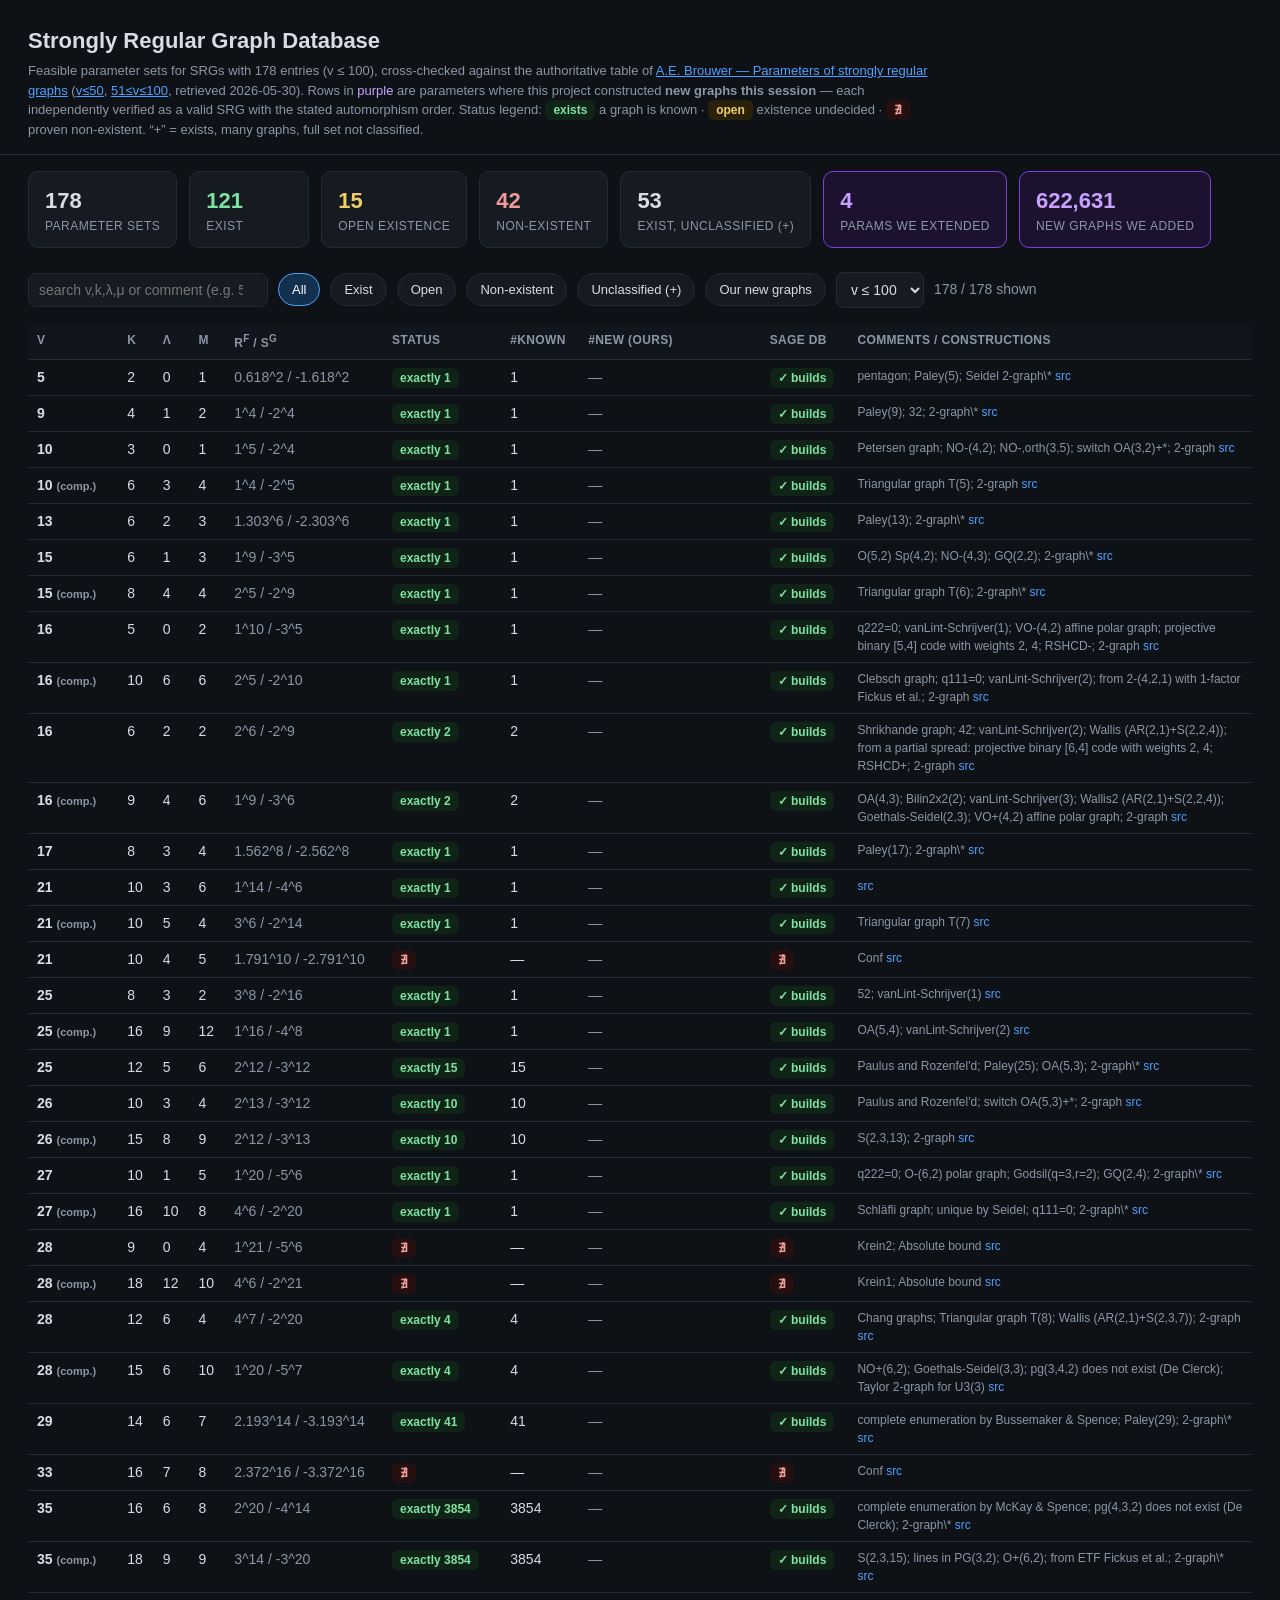
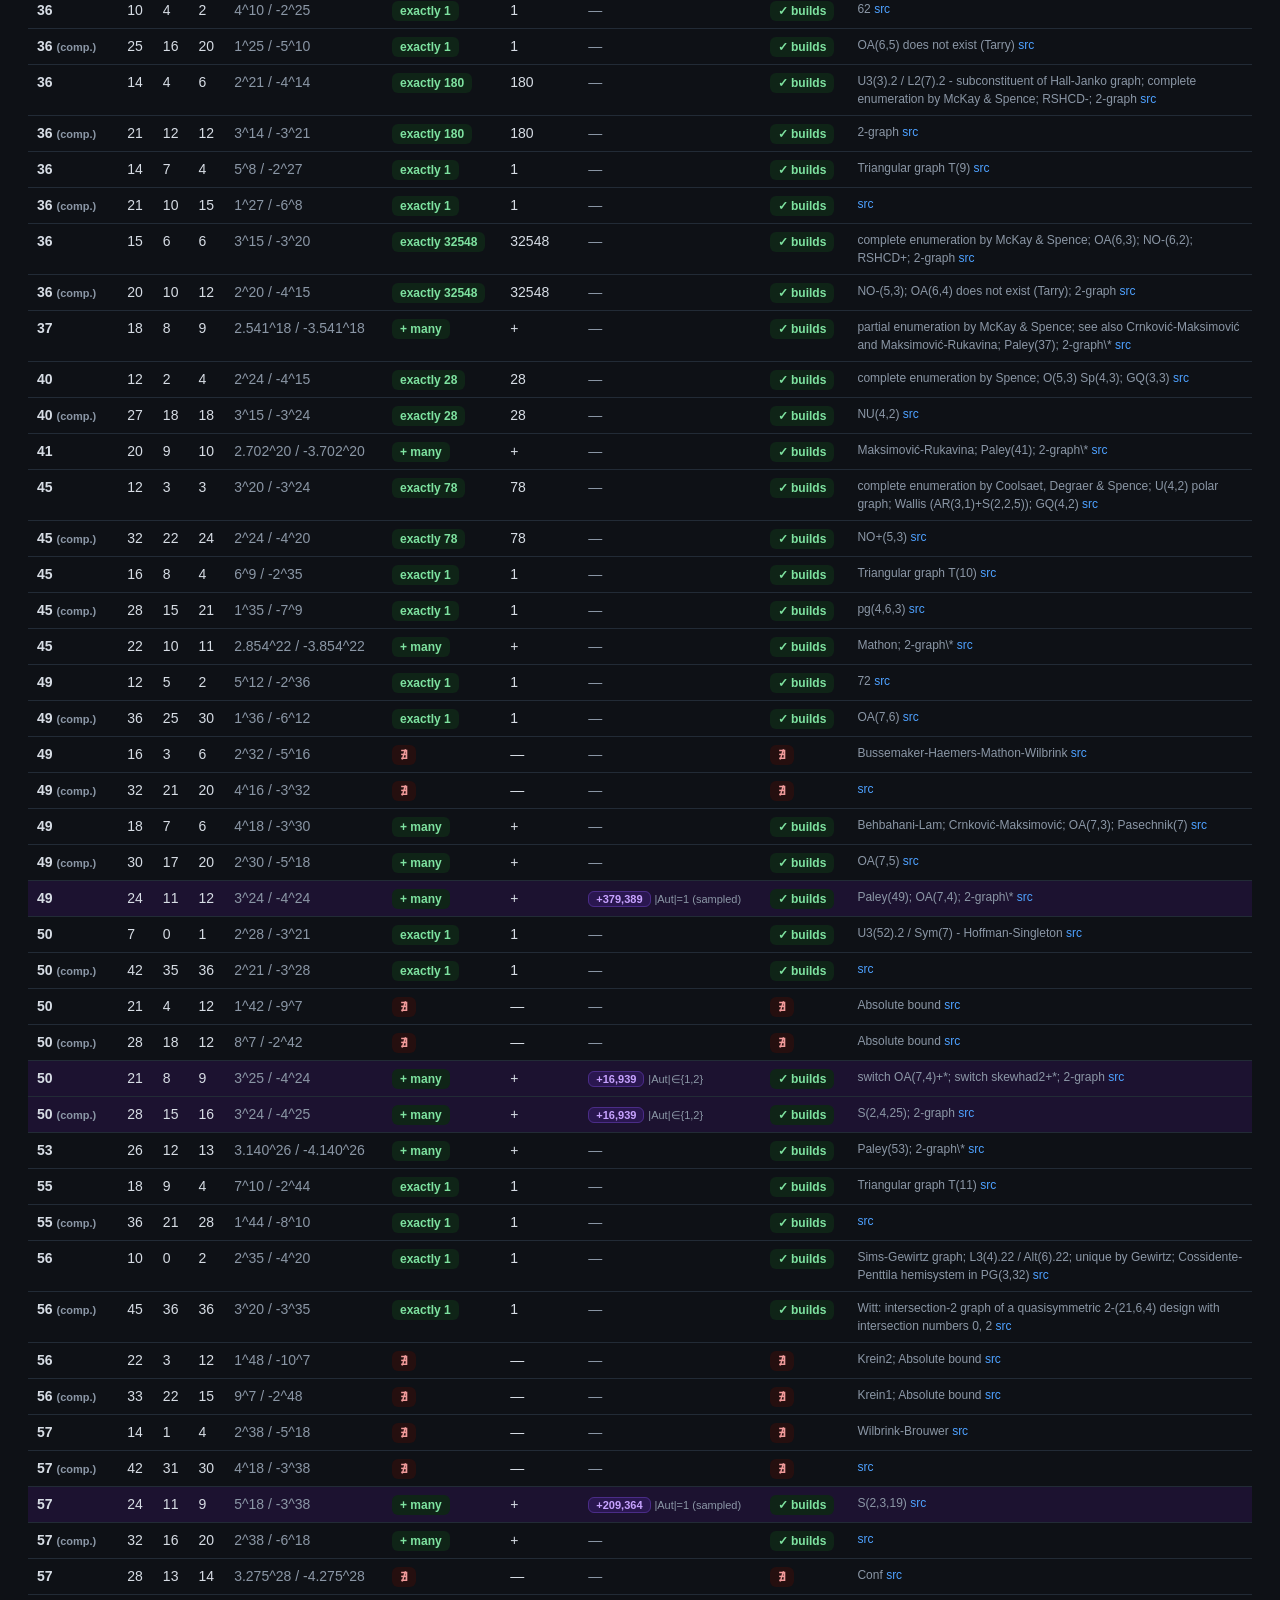
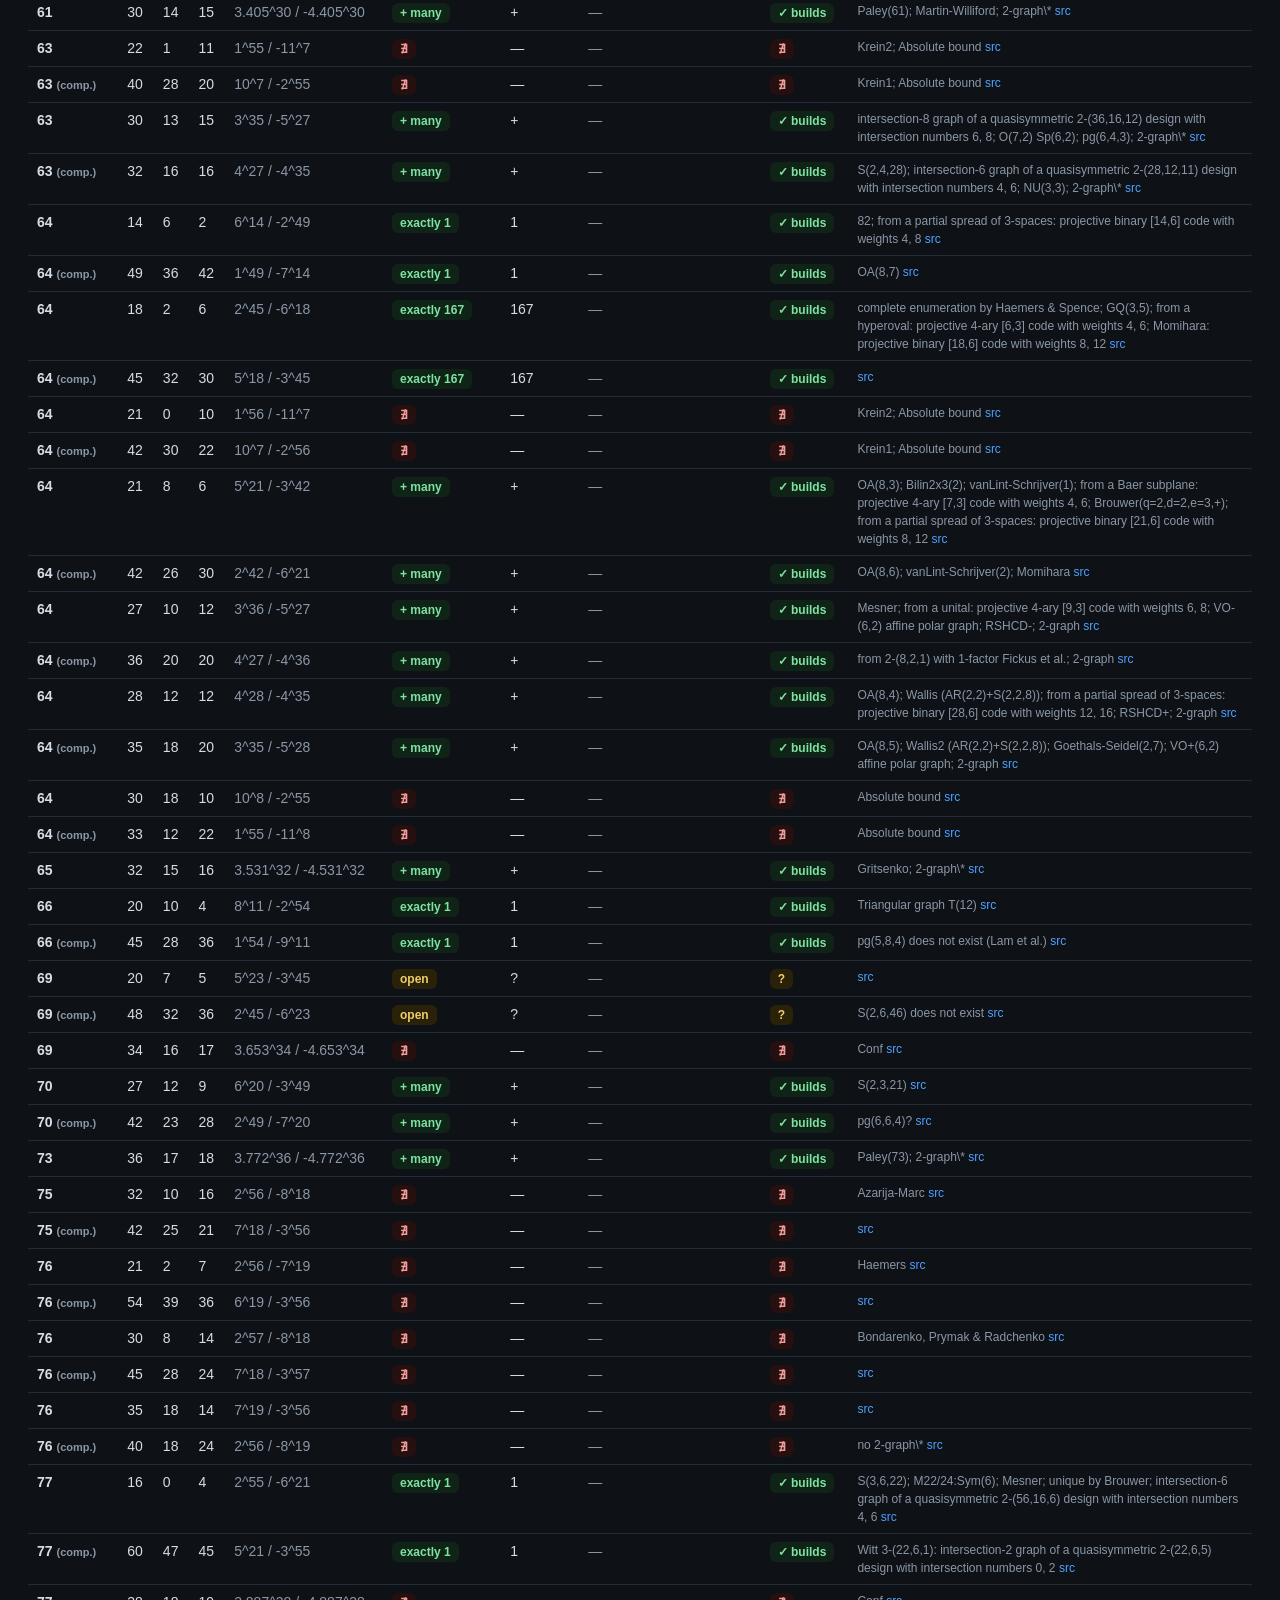
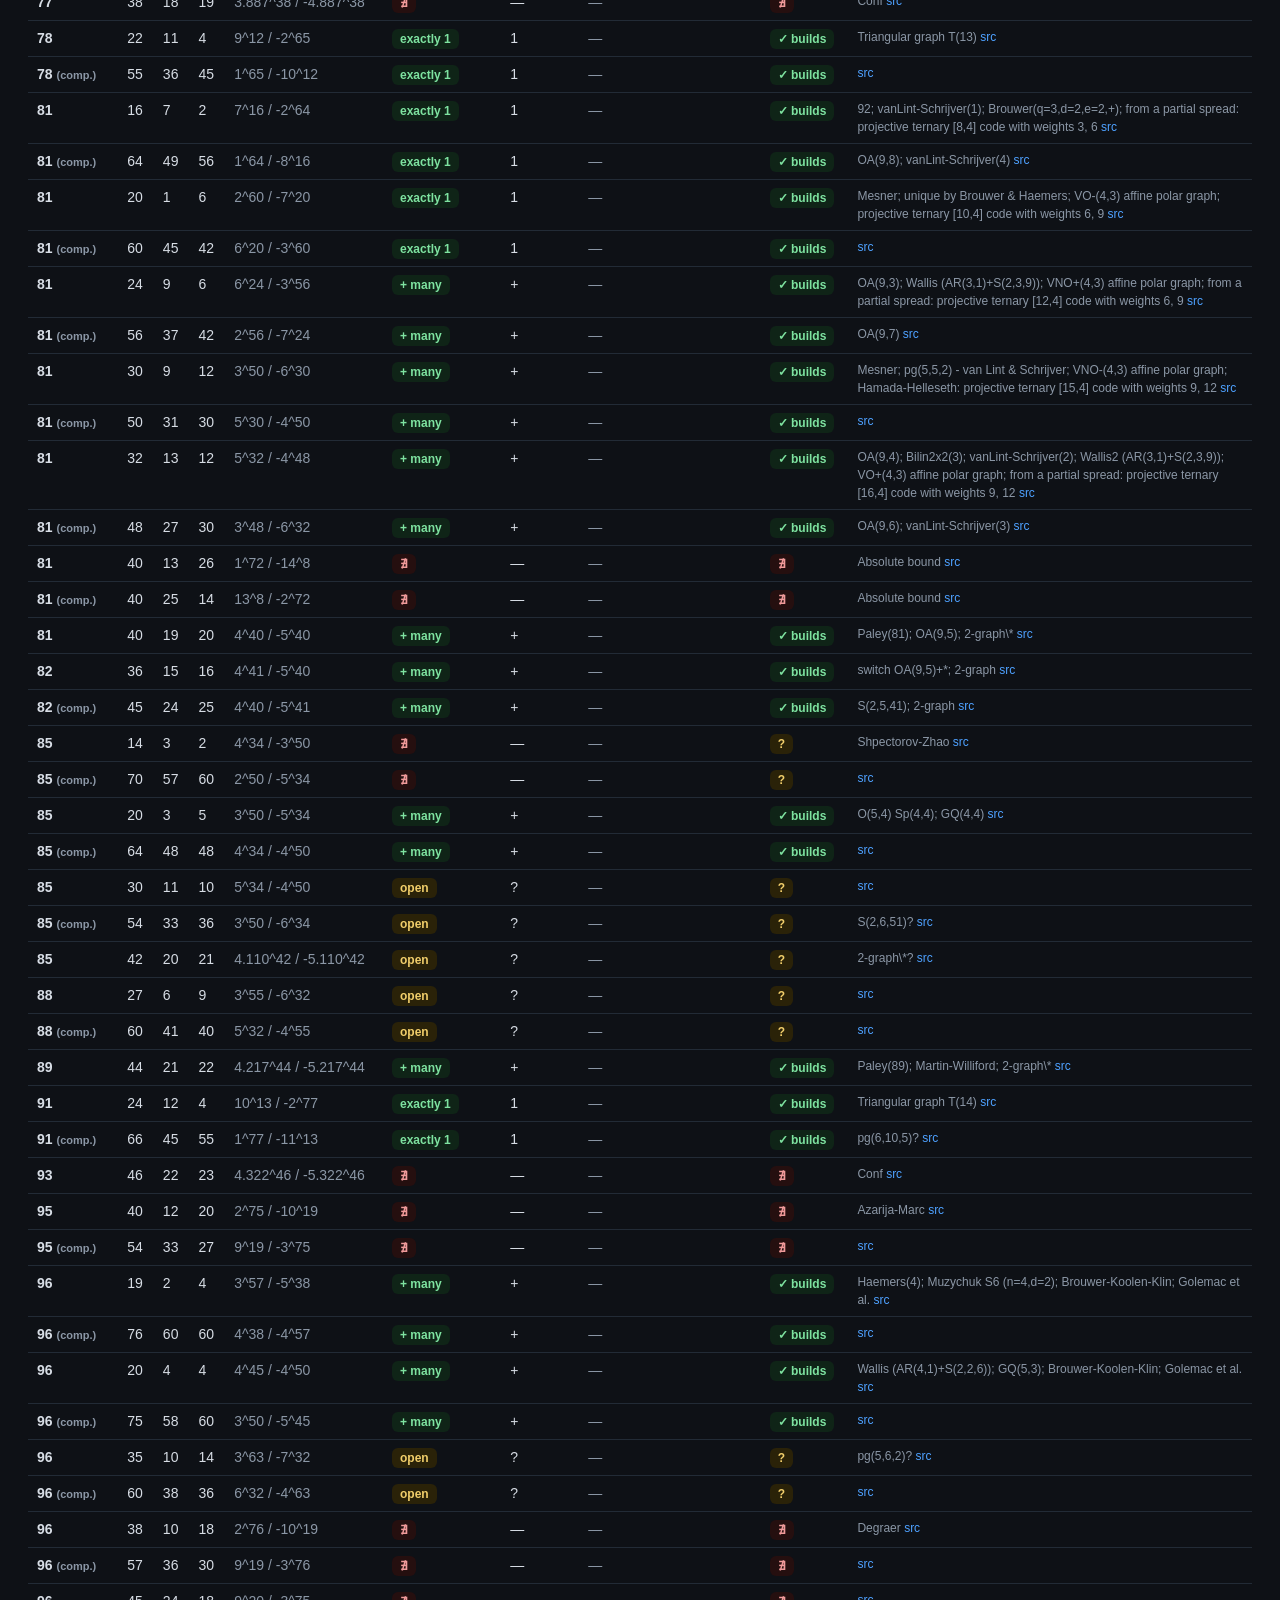
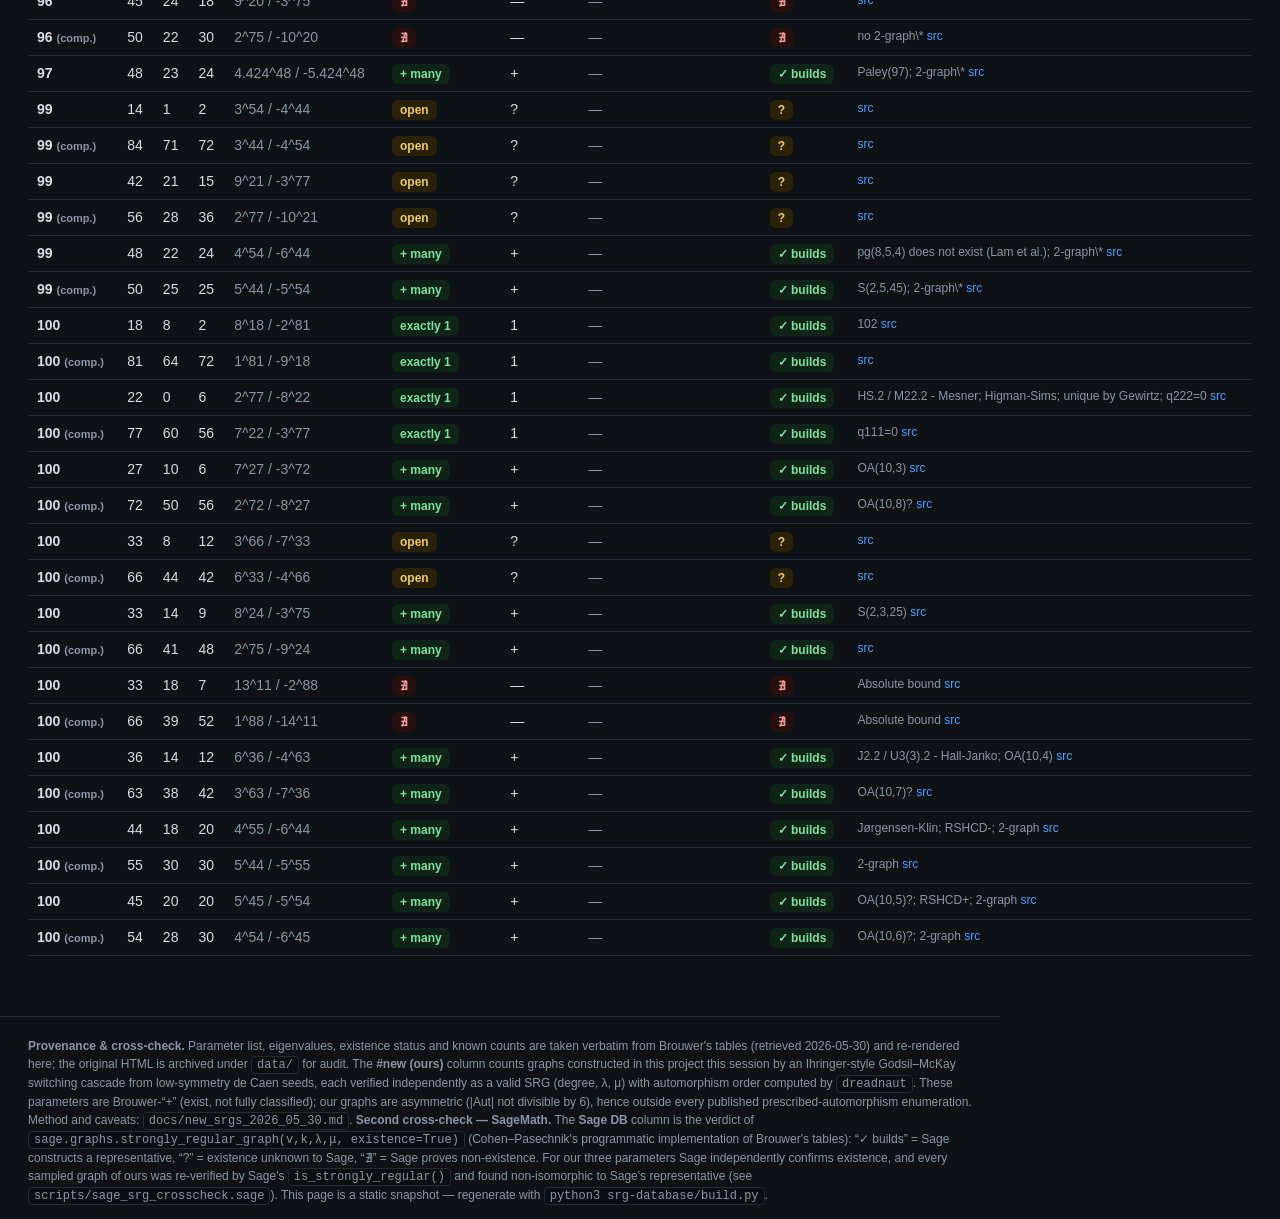
==== index.html @ ecacdbe1 "SRG database: cross-checked parameter table + 600k+ new graphs + draft paper Static, self-contained " ====
<!DOCTYPE html>
<html lang="en">
<head>
<meta charset="utf-8">
<meta name="viewport" content="width=device-width, initial-scale=1">
<title>SRG Database — known &amp; newly constructed</title>
<style>
:root{--bg:#0e1116;--panel:#161b22;--line:#222b36;--txt:#d7dde5;--mut:#8b97a6;
--exists:#1f7a3f;--existsbg:#0f2417;--open:#b8860b;--openbg:#2a2208;--none:#8a2b2b;--nonebg:#250f0f;
--ours:#7b3fe4;--oursbg:#1c1230;--accent:#4ea1ff;}
*{box-sizing:border-box}
body{margin:0;background:var(--bg);color:var(--txt);font:14px/1.5 -apple-system,Segoe UI,Roboto,Helvetica,Arial,sans-serif}
header{padding:24px 28px 14px;border-bottom:1px solid var(--line)}
h1{margin:0 0 4px;font-size:22px}
.sub{color:var(--mut);font-size:13px;max-width:900px}
.sub a{color:var(--accent)}
.cards{display:flex;flex-wrap:wrap;gap:12px;padding:16px 28px}
.card{background:var(--panel);border:1px solid var(--line);border-radius:10px;padding:12px 16px;min-width:120px}
.card .num{font-size:22px;font-weight:700}
.card .lab{color:var(--mut);font-size:12px;text-transform:uppercase;letter-spacing:.04em}
.card.ours{border-color:var(--ours);background:var(--oursbg)}
.controls{display:flex;flex-wrap:wrap;gap:10px;align-items:center;padding:8px 28px 16px}
input[type=search],select{background:var(--panel);border:1px solid var(--line);color:var(--txt);
border-radius:8px;padding:8px 10px;font-size:14px}
input[type=search]{min-width:240px}
.chip{border:1px solid var(--line);background:var(--panel);color:var(--txt);border-radius:20px;
padding:6px 13px;cursor:pointer;font-size:13px;user-select:none}
.chip.on{border-color:var(--accent);color:#fff;background:#13314f}
.wrap{padding:0 28px 60px}
table{border-collapse:collapse;width:100%;font-variant-numeric:tabular-nums}
th,td{padding:7px 9px;border-bottom:1px solid var(--line);text-align:left;vertical-align:top}
th{position:sticky;top:0;background:#11161d;cursor:pointer;white-space:nowrap;font-size:12px;
text-transform:uppercase;letter-spacing:.03em;color:var(--mut)}
th:hover{color:#fff}
td.param{font-weight:600;white-space:nowrap}
.badge{display:inline-block;border-radius:6px;padding:1px 8px;font-size:12px;font-weight:600}
.b-exists{color:#7ee2a0;background:var(--existsbg)}
.b-open{color:#f0cd6a;background:var(--openbg)}
.b-none{color:#f09a9a;background:var(--nonebg)}
tr.ours{background:var(--oursbg)}
tr.ours:hover{background:#241740}
tr:hover{background:#11161d}
.ours-badge{color:#c7a3ff;background:#2a1750;border:1px solid #4a2c87;border-radius:6px;
padding:1px 7px;font-size:11px;font-weight:700;white-space:nowrap}
.eig{color:var(--mut);white-space:nowrap}
.cmt{color:var(--mut);font-size:12px;max-width:380px}
.comp{color:var(--mut);font-size:11px}
a.src{color:var(--accent);text-decoration:none;font-size:12px}
footer{color:var(--mut);font-size:12px;padding:20px 28px;border-top:1px solid var(--line);max-width:1000px}
code{background:#0b0e13;border:1px solid var(--line);border-radius:4px;padding:1px 5px}
.count0{color:var(--mut)}
</style>
</head>
<body>
<header>
<h1>Strongly Regular Graph Database</h1>
<div class="sub">Feasible parameter sets for SRGs with 178 entries (v&nbsp;&le;&nbsp;100),
cross-checked against the authoritative table of
<a href="https://aeb.win.tue.nl/graphs/srg/" target="_blank">A.E.&nbsp;Brouwer &mdash; Parameters of strongly regular graphs</a>
(<a href="data/brouwer_1-50.html">v&le;50</a>, <a href="data/brouwer_51-100.html">51&le;v&le;100</a>, retrieved 2026-05-30).
Rows in <span style="color:#c7a3ff">purple</span> are parameters where this project constructed
<b>new graphs this session</b> &mdash; each independently verified as a valid SRG with the stated automorphism order.
Status legend: <span class="badge b-exists">exists</span> a graph is known &middot;
<span class="badge b-open">open</span> existence undecided &middot;
<span class="badge b-none">&#8708;</span> proven non-existent.
&ldquo;+&rdquo; = exists, many graphs, full set not classified.</div>
</header>

<div class="cards">
<div class="card"><div class="num">178</div><div class="lab">Parameter sets</div></div>
<div class="card"><div class="num" style="color:#7ee2a0">121</div><div class="lab">Exist</div></div>
<div class="card"><div class="num" style="color:#f0cd6a">15</div><div class="lab">Open existence</div></div>
<div class="card"><div class="num" style="color:#f09a9a">42</div><div class="lab">Non-existent</div></div>
<div class="card"><div class="num">53</div><div class="lab">Exist, unclassified (+)</div></div>
<div class="card ours"><div class="num" style="color:#c7a3ff">4</div><div class="lab">Params we extended</div></div>
<div class="card ours"><div class="num" style="color:#c7a3ff">622,631</div><div class="lab">New graphs we added</div></div>
</div>

<div class="controls">
<input type="search" id="q" placeholder="search v,k,&lambda;,&mu; or comment (e.g. 50 21, Paley, Conway, T(14))">
<span class="chip on" data-f="all">All</span>
<span class="chip" data-f="exists">Exist</span>
<span class="chip" data-f="open">Open</span>
<span class="chip" data-f="none">Non-existent</span>
<span class="chip" data-f="unclass">Unclassified (+)</span>
<span class="chip" data-f="ours">Our new graphs</span>
<select id="vmax"><option value="100">v &le; 100</option><option value="50">v &le; 50</option>
<option value="40">v &le; 40</option></select>
<span id="shown" style="color:var(--mut)"></span>
</div>

<div class="wrap">
<table id="t">
<thead><tr>
<th data-k="v">v</th><th data-k="k">k</th><th data-k="lam">&lambda;</th><th data-k="mu">&mu;</th>
<th data-k="r">r<sup>f</sup>&nbsp;/&nbsp;s<sup>g</sup></th>
<th data-k="status">status</th><th data-k="count">#known</th>
<th data-k="ours">#new&nbsp;(ours)</th><th data-k="sage">Sage&nbsp;DB</th>
<th data-k="comments">comments / constructions</th>
</tr></thead>
<tbody id="tb"></tbody>
</table>
</div>

<footer>
<b>Provenance &amp; cross-check.</b> Parameter list, eigenvalues, existence status and known counts are taken
verbatim from Brouwer's tables (retrieved 2026-05-30) and re-rendered here; the original HTML is archived under
<code>data/</code> for audit. The <b>#new (ours)</b> column counts graphs constructed in this project this session by an
Ihringer-style Godsil&ndash;McKay switching cascade from low-symmetry de&nbsp;Caen seeds, each verified independently as a
valid SRG (degree, &lambda;, &mu;) with automorphism order computed by <code>dreadnaut</code>. These parameters are
Brouwer-&ldquo;+&rdquo; (exist, not fully classified); our graphs are asymmetric (|Aut| not divisible by 6), hence
outside every published prescribed-automorphism enumeration. Method and caveats: <code>docs/new_srgs_2026_05_30.md</code>.
<b>Second cross-check &mdash; SageMath.</b> The <b>Sage&nbsp;DB</b> column is the verdict of
<code>sage.graphs.strongly_regular_graph(v,k,&lambda;,&mu;,&nbsp;existence=True)</code> (Cohen&ndash;Pasechnik's
programmatic implementation of Brouwer's tables): &ldquo;&#10003;&nbsp;builds&rdquo; = Sage constructs a representative,
&ldquo;?&rdquo; = existence unknown to Sage, &ldquo;&#8708;&rdquo; = Sage proves non-existence. For our three parameters
Sage independently confirms existence, and every sampled graph of ours was re-verified by Sage's
<code>is_strongly_regular()</code> and found non-isomorphic to Sage's representative (see
<code>scripts/sage_srg_crosscheck.sage</code>).
This page is a static snapshot &mdash; regenerate with <code>python3 srg-database/build.py</code>.
</footer>

<script>
const DATA = [{"v":5,"k":2,"lam":0,"mu":1,"r":"0.618^2","s":"-1.618^2","status":"exists","count":1,"label":"exactly 1","comp":false,"comments":"pentagon; Paley(5); Seidel 2-graph\\*","page":"srgtab1-50.html","ours":0,"ours_aut":"","ours_file":"","sage":"True"},{"v":9,"k":4,"lam":1,"mu":2,"r":"1^4","s":"-2^4","status":"exists","count":1,"label":"exactly 1","comp":false,"comments":"Paley(9); 32; 2-graph\\*","page":"srgtab1-50.html","ours":0,"ours_aut":"","ours_file":"","sage":"True"},{"v":10,"k":3,"lam":0,"mu":1,"r":"1^5","s":"-2^4","status":"exists","count":1,"label":"exactly 1","comp":false,"comments":"Petersen graph; NO-(4,2); NO-,orth(3,5); switch OA(3,2)+*; 2-graph","page":"srgtab1-50.html","ours":0,"ours_aut":"","ours_file":"","sage":"True"},{"v":10,"k":6,"lam":3,"mu":4,"r":"1^4","s":"-2^5","status":"exists","count":1,"label":"exactly 1","comp":true,"comments":"Triangular graph T(5); 2-graph","page":"srgtab1-50.html","ours":0,"ours_aut":"","ours_file":"","sage":"True"},{"v":13,"k":6,"lam":2,"mu":3,"r":"1.303^6","s":"-2.303^6","status":"exists","count":1,"label":"exactly 1","comp":false,"comments":"Paley(13); 2-graph\\*","page":"srgtab1-50.html","ours":0,"ours_aut":"","ours_file":"","sage":"True"},{"v":15,"k":6,"lam":1,"mu":3,"r":"1^9","s":"-3^5","status":"exists","count":1,"label":"exactly 1","comp":false,"comments":"O(5,2) Sp(4,2); NO-(4,3); GQ(2,2); 2-graph\\*","page":"srgtab1-50.html","ours":0,"ours_aut":"","ours_file":"","sage":"True"},{"v":15,"k":8,"lam":4,"mu":4,"r":"2^5","s":"-2^9","status":"exists","count":1,"label":"exactly 1","comp":true,"comments":"Triangular graph T(6); 2-graph\\*","page":"srgtab1-50.html","ours":0,"ours_aut":"","ours_file":"","sage":"True"},{"v":16,"k":5,"lam":0,"mu":2,"r":"1^10","s":"-3^5","status":"exists","count":1,"label":"exactly 1","comp":false,"comments":"q222=0; vanLint-Schrijver(1); VO-(4,2) affine polar graph; projective binary [5,4] code with weights 2, 4; RSHCD-; 2-graph","page":"srgtab1-50.html","ours":0,"ours_aut":"","ours_file":"","sage":"True"},{"v":16,"k":10,"lam":6,"mu":6,"r":"2^5","s":"-2^10","status":"exists","count":1,"label":"exactly 1","comp":true,"comments":"Clebsch graph; q111=0; vanLint-Schrijver(2); from 2-(4,2,1) with 1-factor Fickus et al.; 2-graph","page":"srgtab1-50.html","ours":0,"ours_aut":"","ours_file":"","sage":"True"},{"v":16,"k":6,"lam":2,"mu":2,"r":"2^6","s":"-2^9","status":"exists","count":2,"label":"exactly 2","comp":false,"comments":"Shrikhande graph; 42; vanLint-Schrijver(2); Wallis (AR(2,1)+S(2,2,4)); from a partial spread: projective binary [6,4] code with weights 2, 4; RSHCD+; 2-graph","page":"srgtab1-50.html","ours":0,"ours_aut":"","ours_file":"","sage":"True"},{"v":16,"k":9,"lam":4,"mu":6,"r":"1^9","s":"-3^6","status":"exists","count":2,"label":"exactly 2","comp":true,"comments":"OA(4,3); Bilin2x2(2); vanLint-Schrijver(3); Wallis2 (AR(2,1)+S(2,2,4)); Goethals-Seidel(2,3); VO+(4,2) affine polar graph; 2-graph","page":"srgtab1-50.html","ours":0,"ours_aut":"","ours_file":"","sage":"True"},{"v":17,"k":8,"lam":3,"mu":4,"r":"1.562^8","s":"-2.562^8","status":"exists","count":1,"label":"exactly 1","comp":false,"comments":"Paley(17); 2-graph\\*","page":"srgtab1-50.html","ours":0,"ours_aut":"","ours_file":"","sage":"True"},{"v":21,"k":10,"lam":3,"mu":6,"r":"1^14","s":"-4^6","status":"exists","count":1,"label":"exactly 1","comp":false,"comments":"","page":"srgtab1-50.html","ours":0,"ours_aut":"","ours_file":"","sage":"True"},{"v":21,"k":10,"lam":5,"mu":4,"r":"3^6","s":"-2^14","status":"exists","count":1,"label":"exactly 1","comp":true,"comments":"Triangular graph T(7)","page":"srgtab1-50.html","ours":0,"ours_aut":"","ours_file":"","sage":"True"},{"v":21,"k":10,"lam":4,"mu":5,"r":"1.791^10","s":"-2.791^10","status":"none","count":0,"label":"\u2204","comp":false,"comments":"Conf","page":"srgtab1-50.html","ours":0,"ours_aut":"","ours_file":"","sage":"False"},{"v":25,"k":8,"lam":3,"mu":2,"r":"3^8","s":"-2^16","status":"exists","count":1,"label":"exactly 1","comp":false,"comments":"52; vanLint-Schrijver(1)","page":"srgtab1-50.html","ours":0,"ours_aut":"","ours_file":"","sage":"True"},{"v":25,"k":16,"lam":9,"mu":12,"r":"1^16","s":"-4^8","status":"exists","count":1,"label":"exactly 1","comp":true,"comments":"OA(5,4); vanLint-Schrijver(2)","page":"srgtab1-50.html","ours":0,"ours_aut":"","ours_file":"","sage":"True"},{"v":25,"k":12,"lam":5,"mu":6,"r":"2^12","s":"-3^12","status":"exists","count":15,"label":"exactly 15","comp":false,"comments":"Paulus and Rozenfel'd; Paley(25); OA(5,3); 2-graph\\*","page":"srgtab1-50.html","ours":0,"ours_aut":"","ours_file":"","sage":"True"},{"v":26,"k":10,"lam":3,"mu":4,"r":"2^13","s":"-3^12","status":"exists","count":10,"label":"exactly 10","comp":false,"comments":"Paulus and Rozenfel'd; switch OA(5,3)+*; 2-graph","page":"srgtab1-50.html","ours":0,"ours_aut":"","ours_file":"","sage":"True"},{"v":26,"k":15,"lam":8,"mu":9,"r":"2^12","s":"-3^13","status":"exists","count":10,"label":"exactly 10","comp":true,"comments":"S(2,3,13); 2-graph","page":"srgtab1-50.html","ours":0,"ours_aut":"","ours_file":"","sage":"True"},{"v":27,"k":10,"lam":1,"mu":5,"r":"1^20","s":"-5^6","status":"exists","count":1,"label":"exactly 1","comp":false,"comments":"q222=0; O-(6,2) polar graph; Godsil(q=3,r=2); GQ(2,4); 2-graph\\*","page":"srgtab1-50.html","ours":0,"ours_aut":"","ours_file":"","sage":"True"},{"v":27,"k":16,"lam":10,"mu":8,"r":"4^6","s":"-2^20","status":"exists","count":1,"label":"exactly 1","comp":true,"comments":"Schl\u00e4fli graph; unique by Seidel; q111=0; 2-graph\\*","page":"srgtab1-50.html","ours":0,"ours_aut":"","ours_file":"","sage":"True"},{"v":28,"k":9,"lam":0,"mu":4,"r":"1^21","s":"-5^6","status":"none","count":0,"label":"\u2204","comp":false,"comments":"Krein2; Absolute bound","page":"srgtab1-50.html","ours":0,"ours_aut":"","ours_file":"","sage":"False"},{"v":28,"k":18,"lam":12,"mu":10,"r":"4^6","s":"-2^21","status":"none","count":0,"label":"\u2204","comp":true,"comments":"Krein1; Absolute bound","page":"srgtab1-50.html","ours":0,"ours_aut":"","ours_file":"","sage":"False"},{"v":28,"k":12,"lam":6,"mu":4,"r":"4^7","s":"-2^20","status":"exists","count":4,"label":"exactly 4","comp":false,"comments":"Chang graphs; Triangular graph T(8); Wallis (AR(2,1)+S(2,3,7)); 2-graph","page":"srgtab1-50.html","ours":0,"ours_aut":"","ours_file":"","sage":"True"},{"v":28,"k":15,"lam":6,"mu":10,"r":"1^20","s":"-5^7","status":"exists","count":4,"label":"exactly 4","comp":true,"comments":"NO+(6,2); Goethals-Seidel(3,3); pg(3,4,2) does not exist (De Clerck); Taylor 2-graph for U3(3)","page":"srgtab1-50.html","ours":0,"ours_aut":"","ours_file":"","sage":"True"},{"v":29,"k":14,"lam":6,"mu":7,"r":"2.193^14","s":"-3.193^14","status":"exists","count":41,"label":"exactly 41","comp":false,"comments":"complete enumeration by Bussemaker & Spence; Paley(29); 2-graph\\*","page":"srgtab1-50.html","ours":0,"ours_aut":"","ours_file":"","sage":"True"},{"v":33,"k":16,"lam":7,"mu":8,"r":"2.372^16","s":"-3.372^16","status":"none","count":0,"label":"\u2204","comp":false,"comments":"Conf","page":"srgtab1-50.html","ours":0,"ours_aut":"","ours_file":"","sage":"False"},{"v":35,"k":16,"lam":6,"mu":8,"r":"2^20","s":"-4^14","status":"exists","count":3854,"label":"exactly 3854","comp":false,"comments":"complete enumeration by McKay & Spence; pg(4,3,2) does not exist (De Clerck); 2-graph\\*","page":"srgtab1-50.html","ours":0,"ours_aut":"","ours_file":"","sage":"True"},{"v":35,"k":18,"lam":9,"mu":9,"r":"3^14","s":"-3^20","status":"exists","count":3854,"label":"exactly 3854","comp":true,"comments":"S(2,3,15); lines in PG(3,2); O+(6,2); from ETF Fickus et al.; 2-graph\\*","page":"srgtab1-50.html","ours":0,"ours_aut":"","ours_file":"","sage":"True"},{"v":36,"k":10,"lam":4,"mu":2,"r":"4^10","s":"-2^25","status":"exists","count":1,"label":"exactly 1","comp":false,"comments":"62","page":"srgtab1-50.html","ours":0,"ours_aut":"","ours_file":"","sage":"True"},{"v":36,"k":25,"lam":16,"mu":20,"r":"1^25","s":"-5^10","status":"exists","count":1,"label":"exactly 1","comp":true,"comments":"OA(6,5) does not exist (Tarry)","page":"srgtab1-50.html","ours":0,"ours_aut":"","ours_file":"","sage":"True"},{"v":36,"k":14,"lam":4,"mu":6,"r":"2^21","s":"-4^14","status":"exists","count":180,"label":"exactly 180","comp":false,"comments":"U3(3).2 / L2(7).2 - subconstituent of Hall-Janko graph; complete enumeration by McKay & Spence; RSHCD-; 2-graph","page":"srgtab1-50.html","ours":0,"ours_aut":"","ours_file":"","sage":"True"},{"v":36,"k":21,"lam":12,"mu":12,"r":"3^14","s":"-3^21","status":"exists","count":180,"label":"exactly 180","comp":true,"comments":"2-graph","page":"srgtab1-50.html","ours":0,"ours_aut":"","ours_file":"","sage":"True"},{"v":36,"k":14,"lam":7,"mu":4,"r":"5^8","s":"-2^27","status":"exists","count":1,"label":"exactly 1","comp":false,"comments":"Triangular graph T(9)","page":"srgtab1-50.html","ours":0,"ours_aut":"","ours_file":"","sage":"True"},{"v":36,"k":21,"lam":10,"mu":15,"r":"1^27","s":"-6^8","status":"exists","count":1,"label":"exactly 1","comp":true,"comments":"","page":"srgtab1-50.html","ours":0,"ours_aut":"","ours_file":"","sage":"True"},{"v":36,"k":15,"lam":6,"mu":6,"r":"3^15","s":"-3^20","status":"exists","count":32548,"label":"exactly 32548","comp":false,"comments":"complete enumeration by McKay & Spence; OA(6,3); NO-(6,2); RSHCD+; 2-graph","page":"srgtab1-50.html","ours":0,"ours_aut":"","ours_file":"","sage":"True"},{"v":36,"k":20,"lam":10,"mu":12,"r":"2^20","s":"-4^15","status":"exists","count":32548,"label":"exactly 32548","comp":true,"comments":"NO-(5,3); OA(6,4) does not exist (Tarry); 2-graph","page":"srgtab1-50.html","ours":0,"ours_aut":"","ours_file":"","sage":"True"},{"v":37,"k":18,"lam":8,"mu":9,"r":"2.541^18","s":"-3.541^18","status":"exists","count":"+","label":"+ many","comp":false,"comments":"partial enumeration by McKay & Spence; see also Crnkovi\u0107-Maksimovi\u0107 and Maksimovi\u0107-Rukavina; Paley(37); 2-graph\\*","page":"srgtab1-50.html","ours":0,"ours_aut":"","ours_file":"","sage":"True"},{"v":40,"k":12,"lam":2,"mu":4,"r":"2^24","s":"-4^15","status":"exists","count":28,"label":"exactly 28","comp":false,"comments":"complete enumeration by Spence; \tO(5,3) Sp(4,3); GQ(3,3)","page":"srgtab1-50.html","ours":0,"ours_aut":"","ours_file":"","sage":"True"},{"v":40,"k":27,"lam":18,"mu":18,"r":"3^15","s":"-3^24","status":"exists","count":28,"label":"exactly 28","comp":true,"comments":"NU(4,2)","page":"srgtab1-50.html","ours":0,"ours_aut":"","ours_file":"","sage":"True"},{"v":41,"k":20,"lam":9,"mu":10,"r":"2.702^20","s":"-3.702^20","status":"exists","count":"+","label":"+ many","comp":false,"comments":"Maksimovi\u0107-Rukavina; Paley(41); 2-graph\\*","page":"srgtab1-50.html","ours":0,"ours_aut":"","ours_file":"","sage":"True"},{"v":45,"k":12,"lam":3,"mu":3,"r":"3^20","s":"-3^24","status":"exists","count":78,"label":"exactly 78","comp":false,"comments":"complete enumeration by Coolsaet, Degraer & Spence; U(4,2) polar graph; Wallis (AR(3,1)+S(2,2,5)); GQ(4,2)","page":"srgtab1-50.html","ours":0,"ours_aut":"","ours_file":"","sage":"True"},{"v":45,"k":32,"lam":22,"mu":24,"r":"2^24","s":"-4^20","status":"exists","count":78,"label":"exactly 78","comp":true,"comments":"NO+(5,3)","page":"srgtab1-50.html","ours":0,"ours_aut":"","ours_file":"","sage":"True"},{"v":45,"k":16,"lam":8,"mu":4,"r":"6^9","s":"-2^35","status":"exists","count":1,"label":"exactly 1","comp":false,"comments":"Triangular graph T(10)","page":"srgtab1-50.html","ours":0,"ours_aut":"","ours_file":"","sage":"True"},{"v":45,"k":28,"lam":15,"mu":21,"r":"1^35","s":"-7^9","status":"exists","count":1,"label":"exactly 1","comp":true,"comments":"pg(4,6,3)","page":"srgtab1-50.html","ours":0,"ours_aut":"","ours_file":"","sage":"True"},{"v":45,"k":22,"lam":10,"mu":11,"r":"2.854^22","s":"-3.854^22","status":"exists","count":"+","label":"+ many","comp":false,"comments":"Mathon; 2-graph\\*","page":"srgtab1-50.html","ours":0,"ours_aut":"","ours_file":"","sage":"True"},{"v":49,"k":12,"lam":5,"mu":2,"r":"5^12","s":"-2^36","status":"exists","count":1,"label":"exactly 1","comp":false,"comments":"72","page":"srgtab1-50.html","ours":0,"ours_aut":"","ours_file":"","sage":"True"},{"v":49,"k":36,"lam":25,"mu":30,"r":"1^36","s":"-6^12","status":"exists","count":1,"label":"exactly 1","comp":true,"comments":"OA(7,6)","page":"srgtab1-50.html","ours":0,"ours_aut":"","ours_file":"","sage":"True"},{"v":49,"k":16,"lam":3,"mu":6,"r":"2^32","s":"-5^16","status":"none","count":0,"label":"\u2204","comp":false,"comments":"Bussemaker-Haemers-Mathon-Wilbrink","page":"srgtab1-50.html","ours":0,"ours_aut":"","ours_file":"","sage":"False"},{"v":49,"k":32,"lam":21,"mu":20,"r":"4^16","s":"-3^32","status":"none","count":0,"label":"\u2204","comp":true,"comments":"","page":"srgtab1-50.html","ours":0,"ours_aut":"","ours_file":"","sage":"False"},{"v":49,"k":18,"lam":7,"mu":6,"r":"4^18","s":"-3^30","status":"exists","count":"+","label":"+ many","comp":false,"comments":"Behbahani-Lam; Crnkovi\u0107-Maksimovi\u0107; OA(7,3); Pasechnik(7)","page":"srgtab1-50.html","ours":0,"ours_aut":"","ours_file":"","sage":"True"},{"v":49,"k":30,"lam":17,"mu":20,"r":"2^30","s":"-5^18","status":"exists","count":"+","label":"+ many","comp":true,"comments":"OA(7,5)","page":"srgtab1-50.html","ours":0,"ours_aut":"","ours_file":"","sage":"True"},{"v":49,"k":24,"lam":11,"mu":12,"r":"3^24","s":"-4^24","status":"exists","count":"+","label":"+ many","comp":false,"comments":"Paley(49); OA(7,4); 2-graph\\*","page":"srgtab1-50.html","ours":379389,"ours_aut":"|Aut|=1 (sampled)","ours_file":"out/new_srg_49_24_11_12_all.g6","sage":"True"},{"v":50,"k":7,"lam":0,"mu":1,"r":"2^28","s":"-3^21","status":"exists","count":1,"label":"exactly 1","comp":false,"comments":"U3(52).2 / Sym(7) - Hoffman-Singleton","page":"srgtab1-50.html","ours":0,"ours_aut":"","ours_file":"","sage":"True"},{"v":50,"k":42,"lam":35,"mu":36,"r":"2^21","s":"-3^28","status":"exists","count":1,"label":"exactly 1","comp":true,"comments":"","page":"srgtab1-50.html","ours":0,"ours_aut":"","ours_file":"","sage":"True"},{"v":50,"k":21,"lam":4,"mu":12,"r":"1^42","s":"-9^7","status":"none","count":0,"label":"\u2204","comp":false,"comments":"Absolute bound","page":"srgtab1-50.html","ours":0,"ours_aut":"","ours_file":"","sage":"False"},{"v":50,"k":28,"lam":18,"mu":12,"r":"8^7","s":"-2^42","status":"none","count":0,"label":"\u2204","comp":true,"comments":"Absolute bound","page":"srgtab1-50.html","ours":0,"ours_aut":"","ours_file":"","sage":"False"},{"v":50,"k":21,"lam":8,"mu":9,"r":"3^25","s":"-4^24","status":"exists","count":"+","label":"+ many","comp":false,"comments":"switch OA(7,4)+*; switch skewhad2+*; 2-graph","page":"srgtab1-50.html","ours":16939,"ours_aut":"|Aut|\u2208{1,2}","ours_file":"out/new_srg_50_21_8_9_all.g6","sage":"True"},{"v":50,"k":28,"lam":15,"mu":16,"r":"3^24","s":"-4^25","status":"exists","count":"+","label":"+ many","comp":true,"comments":"S(2,4,25); 2-graph","page":"srgtab1-50.html","ours":16939,"ours_aut":"|Aut|\u2208{1,2}","ours_file":"out/new_srg_50_28_15_16_all.g6","sage":"True"},{"v":53,"k":26,"lam":12,"mu":13,"r":"3.140^26","s":"-4.140^26","status":"exists","count":"+","label":"+ many","comp":false,"comments":"Paley(53); 2-graph\\*","page":"srgtab51-100.html","ours":0,"ours_aut":"","ours_file":"","sage":"True"},{"v":55,"k":18,"lam":9,"mu":4,"r":"7^10","s":"-2^44","status":"exists","count":1,"label":"exactly 1","comp":false,"comments":"Triangular graph T(11)","page":"srgtab51-100.html","ours":0,"ours_aut":"","ours_file":"","sage":"True"},{"v":55,"k":36,"lam":21,"mu":28,"r":"1^44","s":"-8^10","status":"exists","count":1,"label":"exactly 1","comp":true,"comments":"","page":"srgtab51-100.html","ours":0,"ours_aut":"","ours_file":"","sage":"True"},{"v":56,"k":10,"lam":0,"mu":2,"r":"2^35","s":"-4^20","status":"exists","count":1,"label":"exactly 1","comp":false,"comments":"Sims-Gewirtz graph; L3(4).22 / Alt(6).22; unique by Gewirtz; Cossidente-Penttila hemisystem in PG(3,32)","page":"srgtab51-100.html","ours":0,"ours_aut":"","ours_file":"","sage":"True"},{"v":56,"k":45,"lam":36,"mu":36,"r":"3^20","s":"-3^35","status":"exists","count":1,"label":"exactly 1","comp":true,"comments":"Witt: intersection-2 graph of a quasisymmetric 2-(21,6,4) design with intersection numbers 0, 2","page":"srgtab51-100.html","ours":0,"ours_aut":"","ours_file":"","sage":"True"},{"v":56,"k":22,"lam":3,"mu":12,"r":"1^48","s":"-10^7","status":"none","count":0,"label":"\u2204","comp":false,"comments":"Krein2; Absolute bound","page":"srgtab51-100.html","ours":0,"ours_aut":"","ours_file":"","sage":"False"},{"v":56,"k":33,"lam":22,"mu":15,"r":"9^7","s":"-2^48","status":"none","count":0,"label":"\u2204","comp":true,"comments":"Krein1; Absolute bound","page":"srgtab51-100.html","ours":0,"ours_aut":"","ours_file":"","sage":"False"},{"v":57,"k":14,"lam":1,"mu":4,"r":"2^38","s":"-5^18","status":"none","count":0,"label":"\u2204","comp":false,"comments":"Wilbrink-Brouwer","page":"srgtab51-100.html","ours":0,"ours_aut":"","ours_file":"","sage":"False"},{"v":57,"k":42,"lam":31,"mu":30,"r":"4^18","s":"-3^38","status":"none","count":0,"label":"\u2204","comp":true,"comments":"","page":"srgtab51-100.html","ours":0,"ours_aut":"","ours_file":"","sage":"False"},{"v":57,"k":24,"lam":11,"mu":9,"r":"5^18","s":"-3^38","status":"exists","count":"+","label":"+ many","comp":false,"comments":"S(2,3,19)","page":"srgtab51-100.html","ours":209364,"ours_aut":"|Aut|=1 (sampled)","ours_file":"out/new_srg_57_24_11_9_all.g6","sage":"True"},{"v":57,"k":32,"lam":16,"mu":20,"r":"2^38","s":"-6^18","status":"exists","count":"+","label":"+ many","comp":true,"comments":"","page":"srgtab51-100.html","ours":0,"ours_aut":"","ours_file":"","sage":"True"},{"v":57,"k":28,"lam":13,"mu":14,"r":"3.275^28","s":"-4.275^28","status":"none","count":0,"label":"\u2204","comp":false,"comments":"Conf","page":"srgtab51-100.html","ours":0,"ours_aut":"","ours_file":"","sage":"False"},{"v":61,"k":30,"lam":14,"mu":15,"r":"3.405^30","s":"-4.405^30","status":"exists","count":"+","label":"+ many","comp":false,"comments":"Paley(61); Martin-Williford; 2-graph\\*","page":"srgtab51-100.html","ours":0,"ours_aut":"","ours_file":"","sage":"True"},{"v":63,"k":22,"lam":1,"mu":11,"r":"1^55","s":"-11^7","status":"none","count":0,"label":"\u2204","comp":false,"comments":"Krein2; Absolute bound","page":"srgtab51-100.html","ours":0,"ours_aut":"","ours_file":"","sage":"False"},{"v":63,"k":40,"lam":28,"mu":20,"r":"10^7","s":"-2^55","status":"none","count":0,"label":"\u2204","comp":true,"comments":"Krein1; Absolute bound","page":"srgtab51-100.html","ours":0,"ours_aut":"","ours_file":"","sage":"False"},{"v":63,"k":30,"lam":13,"mu":15,"r":"3^35","s":"-5^27","status":"exists","count":"+","label":"+ many","comp":false,"comments":"intersection-8 graph of a quasisymmetric 2-(36,16,12) design with intersection numbers 6, 8; \tO(7,2) Sp(6,2); pg(6,4,3); 2-graph\\*","page":"srgtab51-100.html","ours":0,"ours_aut":"","ours_file":"","sage":"True"},{"v":63,"k":32,"lam":16,"mu":16,"r":"4^27","s":"-4^35","status":"exists","count":"+","label":"+ many","comp":true,"comments":"S(2,4,28); intersection-6 graph of a quasisymmetric 2-(28,12,11) design with intersection numbers 4, 6; NU(3,3); 2-graph\\*","page":"srgtab51-100.html","ours":0,"ours_aut":"","ours_file":"","sage":"True"},{"v":64,"k":14,"lam":6,"mu":2,"r":"6^14","s":"-2^49","status":"exists","count":1,"label":"exactly 1","comp":false,"comments":"82; from a partial spread of 3-spaces: projective binary [14,6] code with weights 4, 8","page":"srgtab51-100.html","ours":0,"ours_aut":"","ours_file":"","sage":"True"},{"v":64,"k":49,"lam":36,"mu":42,"r":"1^49","s":"-7^14","status":"exists","count":1,"label":"exactly 1","comp":true,"comments":"OA(8,7)","page":"srgtab51-100.html","ours":0,"ours_aut":"","ours_file":"","sage":"True"},{"v":64,"k":18,"lam":2,"mu":6,"r":"2^45","s":"-6^18","status":"exists","count":167,"label":"exactly 167","comp":false,"comments":"complete enumeration by Haemers & Spence; GQ(3,5); from a hyperoval: projective 4-ary [6,3] code with weights 4, 6; Momihara: projective binary [18,6] code with weights 8, 12","page":"srgtab51-100.html","ours":0,"ours_aut":"","ours_file":"","sage":"True"},{"v":64,"k":45,"lam":32,"mu":30,"r":"5^18","s":"-3^45","status":"exists","count":167,"label":"exactly 167","comp":true,"comments":"","page":"srgtab51-100.html","ours":0,"ours_aut":"","ours_file":"","sage":"True"},{"v":64,"k":21,"lam":0,"mu":10,"r":"1^56","s":"-11^7","status":"none","count":0,"label":"\u2204","comp":false,"comments":"Krein2; Absolute bound","page":"srgtab51-100.html","ours":0,"ours_aut":"","ours_file":"","sage":"False"},{"v":64,"k":42,"lam":30,"mu":22,"r":"10^7","s":"-2^56","status":"none","count":0,"label":"\u2204","comp":true,"comments":"Krein1; Absolute bound","page":"srgtab51-100.html","ours":0,"ours_aut":"","ours_file":"","sage":"False"},{"v":64,"k":21,"lam":8,"mu":6,"r":"5^21","s":"-3^42","status":"exists","count":"+","label":"+ many","comp":false,"comments":"OA(8,3); Bilin2x3(2); vanLint-Schrijver(1); from a  Baer subplane: projective 4-ary [7,3] code with weights 4, 6; Brouwer(q=2,d=2,e=3,+); from a partial spread of 3-spaces: projective binary [21,6] code with weights 8, 12","page":"srgtab51-100.html","ours":0,"ours_aut":"","ours_file":"","sage":"True"},{"v":64,"k":42,"lam":26,"mu":30,"r":"2^42","s":"-6^21","status":"exists","count":"+","label":"+ many","comp":true,"comments":"OA(8,6); vanLint-Schrijver(2); Momihara","page":"srgtab51-100.html","ours":0,"ours_aut":"","ours_file":"","sage":"True"},{"v":64,"k":27,"lam":10,"mu":12,"r":"3^36","s":"-5^27","status":"exists","count":"+","label":"+ many","comp":false,"comments":"Mesner; from a unital: projective 4-ary [9,3] code with weights 6, 8; VO-(6,2) affine polar graph; RSHCD-; 2-graph","page":"srgtab51-100.html","ours":0,"ours_aut":"","ours_file":"","sage":"True"},{"v":64,"k":36,"lam":20,"mu":20,"r":"4^27","s":"-4^36","status":"exists","count":"+","label":"+ many","comp":true,"comments":"from 2-(8,2,1) with 1-factor Fickus et al.; 2-graph","page":"srgtab51-100.html","ours":0,"ours_aut":"","ours_file":"","sage":"True"},{"v":64,"k":28,"lam":12,"mu":12,"r":"4^28","s":"-4^35","status":"exists","count":"+","label":"+ many","comp":false,"comments":"OA(8,4); Wallis (AR(2,2)+S(2,2,8)); from a partial spread of 3-spaces: projective binary [28,6] code with weights 12, 16; RSHCD+; 2-graph","page":"srgtab51-100.html","ours":0,"ours_aut":"","ours_file":"","sage":"True"},{"v":64,"k":35,"lam":18,"mu":20,"r":"3^35","s":"-5^28","status":"exists","count":"+","label":"+ many","comp":true,"comments":"OA(8,5); Wallis2 (AR(2,2)+S(2,2,8)); Goethals-Seidel(2,7); VO+(6,2) affine polar graph; 2-graph","page":"srgtab51-100.html","ours":0,"ours_aut":"","ours_file":"","sage":"True"},{"v":64,"k":30,"lam":18,"mu":10,"r":"10^8","s":"-2^55","status":"none","count":0,"label":"\u2204","comp":false,"comments":"Absolute bound","page":"srgtab51-100.html","ours":0,"ours_aut":"","ours_file":"","sage":"False"},{"v":64,"k":33,"lam":12,"mu":22,"r":"1^55","s":"-11^8","status":"none","count":0,"label":"\u2204","comp":true,"comments":"Absolute bound","page":"srgtab51-100.html","ours":0,"ours_aut":"","ours_file":"","sage":"False"},{"v":65,"k":32,"lam":15,"mu":16,"r":"3.531^32","s":"-4.531^32","status":"exists","count":"+","label":"+ many","comp":false,"comments":"Gritsenko; 2-graph\\*","page":"srgtab51-100.html","ours":0,"ours_aut":"","ours_file":"","sage":"True"},{"v":66,"k":20,"lam":10,"mu":4,"r":"8^11","s":"-2^54","status":"exists","count":1,"label":"exactly 1","comp":false,"comments":"Triangular graph T(12)","page":"srgtab51-100.html","ours":0,"ours_aut":"","ours_file":"","sage":"True"},{"v":66,"k":45,"lam":28,"mu":36,"r":"1^54","s":"-9^11","status":"exists","count":1,"label":"exactly 1","comp":true,"comments":"pg(5,8,4) does not exist (Lam et al.)","page":"srgtab51-100.html","ours":0,"ours_aut":"","ours_file":"","sage":"True"},{"v":69,"k":20,"lam":7,"mu":5,"r":"5^23","s":"-3^45","status":"open","count":null,"label":"open","comp":false,"comments":"","page":"srgtab51-100.html","ours":0,"ours_aut":"","ours_file":"","sage":"Unknown"},{"v":69,"k":48,"lam":32,"mu":36,"r":"2^45","s":"-6^23","status":"open","count":null,"label":"open","comp":true,"comments":"S(2,6,46) does not exist","page":"srgtab51-100.html","ours":0,"ours_aut":"","ours_file":"","sage":"Unknown"},{"v":69,"k":34,"lam":16,"mu":17,"r":"3.653^34","s":"-4.653^34","status":"none","count":0,"label":"\u2204","comp":false,"comments":"Conf","page":"srgtab51-100.html","ours":0,"ours_aut":"","ours_file":"","sage":"False"},{"v":70,"k":27,"lam":12,"mu":9,"r":"6^20","s":"-3^49","status":"exists","count":"+","label":"+ many","comp":false,"comments":"S(2,3,21)","page":"srgtab51-100.html","ours":0,"ours_aut":"","ours_file":"","sage":"True"},{"v":70,"k":42,"lam":23,"mu":28,"r":"2^49","s":"-7^20","status":"exists","count":"+","label":"+ many","comp":true,"comments":"pg(6,6,4)?","page":"srgtab51-100.html","ours":0,"ours_aut":"","ours_file":"","sage":"True"},{"v":73,"k":36,"lam":17,"mu":18,"r":"3.772^36","s":"-4.772^36","status":"exists","count":"+","label":"+ many","comp":false,"comments":"Paley(73); 2-graph\\*","page":"srgtab51-100.html","ours":0,"ours_aut":"","ours_file":"","sage":"True"},{"v":75,"k":32,"lam":10,"mu":16,"r":"2^56","s":"-8^18","status":"none","count":0,"label":"\u2204","comp":false,"comments":"Azarija-Marc","page":"srgtab51-100.html","ours":0,"ours_aut":"","ours_file":"","sage":"False"},{"v":75,"k":42,"lam":25,"mu":21,"r":"7^18","s":"-3^56","status":"none","count":0,"label":"\u2204","comp":true,"comments":"","page":"srgtab51-100.html","ours":0,"ours_aut":"","ours_file":"","sage":"False"},{"v":76,"k":21,"lam":2,"mu":7,"r":"2^56","s":"-7^19","status":"none","count":0,"label":"\u2204","comp":false,"comments":"Haemers","page":"srgtab51-100.html","ours":0,"ours_aut":"","ours_file":"","sage":"False"},{"v":76,"k":54,"lam":39,"mu":36,"r":"6^19","s":"-3^56","status":"none","count":0,"label":"\u2204","comp":true,"comments":"","page":"srgtab51-100.html","ours":0,"ours_aut":"","ours_file":"","sage":"False"},{"v":76,"k":30,"lam":8,"mu":14,"r":"2^57","s":"-8^18","status":"none","count":0,"label":"\u2204","comp":false,"comments":"Bondarenko, Prymak & Radchenko","page":"srgtab51-100.html","ours":0,"ours_aut":"","ours_file":"","sage":"False"},{"v":76,"k":45,"lam":28,"mu":24,"r":"7^18","s":"-3^57","status":"none","count":0,"label":"\u2204","comp":true,"comments":"","page":"srgtab51-100.html","ours":0,"ours_aut":"","ours_file":"","sage":"False"},{"v":76,"k":35,"lam":18,"mu":14,"r":"7^19","s":"-3^56","status":"none","count":0,"label":"\u2204","comp":false,"comments":"","page":"srgtab51-100.html","ours":0,"ours_aut":"","ours_file":"","sage":"False"},{"v":76,"k":40,"lam":18,"mu":24,"r":"2^56","s":"-8^19","status":"none","count":0,"label":"\u2204","comp":true,"comments":"no 2-graph\\*","page":"srgtab51-100.html","ours":0,"ours_aut":"","ours_file":"","sage":"False"},{"v":77,"k":16,"lam":0,"mu":4,"r":"2^55","s":"-6^21","status":"exists","count":1,"label":"exactly 1","comp":false,"comments":"S(3,6,22); M22/24:Sym(6); Mesner; unique by Brouwer; intersection-6 graph of a quasisymmetric 2-(56,16,6) design with intersection numbers 4, 6","page":"srgtab51-100.html","ours":0,"ours_aut":"","ours_file":"","sage":"True"},{"v":77,"k":60,"lam":47,"mu":45,"r":"5^21","s":"-3^55","status":"exists","count":1,"label":"exactly 1","comp":true,"comments":"Witt 3-(22,6,1): intersection-2 graph of a quasisymmetric 2-(22,6,5) design with intersection numbers 0, 2","page":"srgtab51-100.html","ours":0,"ours_aut":"","ours_file":"","sage":"True"},{"v":77,"k":38,"lam":18,"mu":19,"r":"3.887^38","s":"-4.887^38","status":"none","count":0,"label":"\u2204","comp":false,"comments":"Conf","page":"srgtab51-100.html","ours":0,"ours_aut":"","ours_file":"","sage":"False"},{"v":78,"k":22,"lam":11,"mu":4,"r":"9^12","s":"-2^65","status":"exists","count":1,"label":"exactly 1","comp":false,"comments":"Triangular graph T(13)","page":"srgtab51-100.html","ours":0,"ours_aut":"","ours_file":"","sage":"True"},{"v":78,"k":55,"lam":36,"mu":45,"r":"1^65","s":"-10^12","status":"exists","count":1,"label":"exactly 1","comp":true,"comments":"","page":"srgtab51-100.html","ours":0,"ours_aut":"","ours_file":"","sage":"True"},{"v":81,"k":16,"lam":7,"mu":2,"r":"7^16","s":"-2^64","status":"exists","count":1,"label":"exactly 1","comp":false,"comments":"92; vanLint-Schrijver(1); Brouwer(q=3,d=2,e=2,+); from a partial spread: projective ternary [8,4] code with weights 3, 6","page":"srgtab51-100.html","ours":0,"ours_aut":"","ours_file":"","sage":"True"},{"v":81,"k":64,"lam":49,"mu":56,"r":"1^64","s":"-8^16","status":"exists","count":1,"label":"exactly 1","comp":true,"comments":"OA(9,8); vanLint-Schrijver(4)","page":"srgtab51-100.html","ours":0,"ours_aut":"","ours_file":"","sage":"True"},{"v":81,"k":20,"lam":1,"mu":6,"r":"2^60","s":"-7^20","status":"exists","count":1,"label":"exactly 1","comp":false,"comments":"Mesner; unique by Brouwer & Haemers; VO-(4,3) affine polar graph; projective ternary [10,4] code with weights 6, 9","page":"srgtab51-100.html","ours":0,"ours_aut":"","ours_file":"","sage":"True"},{"v":81,"k":60,"lam":45,"mu":42,"r":"6^20","s":"-3^60","status":"exists","count":1,"label":"exactly 1","comp":true,"comments":"","page":"srgtab51-100.html","ours":0,"ours_aut":"","ours_file":"","sage":"True"},{"v":81,"k":24,"lam":9,"mu":6,"r":"6^24","s":"-3^56","status":"exists","count":"+","label":"+ many","comp":false,"comments":"OA(9,3); Wallis (AR(3,1)+S(2,3,9)); VNO+(4,3) affine polar graph; from a partial spread: projective ternary [12,4] code with weights 6, 9","page":"srgtab51-100.html","ours":0,"ours_aut":"","ours_file":"","sage":"True"},{"v":81,"k":56,"lam":37,"mu":42,"r":"2^56","s":"-7^24","status":"exists","count":"+","label":"+ many","comp":true,"comments":"OA(9,7)","page":"srgtab51-100.html","ours":0,"ours_aut":"","ours_file":"","sage":"True"},{"v":81,"k":30,"lam":9,"mu":12,"r":"3^50","s":"-6^30","status":"exists","count":"+","label":"+ many","comp":false,"comments":"Mesner; pg(5,5,2) - van Lint & Schrijver; VNO-(4,3) affine polar graph; Hamada-Helleseth: projective ternary [15,4] code with weights 9, 12","page":"srgtab51-100.html","ours":0,"ours_aut":"","ours_file":"","sage":"True"},{"v":81,"k":50,"lam":31,"mu":30,"r":"5^30","s":"-4^50","status":"exists","count":"+","label":"+ many","comp":true,"comments":"","page":"srgtab51-100.html","ours":0,"ours_aut":"","ours_file":"","sage":"True"},{"v":81,"k":32,"lam":13,"mu":12,"r":"5^32","s":"-4^48","status":"exists","count":"+","label":"+ many","comp":false,"comments":"OA(9,4); Bilin2x2(3); vanLint-Schrijver(2); Wallis2 (AR(3,1)+S(2,3,9)); VO+(4,3) affine polar graph; from a partial spread: projective ternary [16,4] code with weights 9, 12","page":"srgtab51-100.html","ours":0,"ours_aut":"","ours_file":"","sage":"True"},{"v":81,"k":48,"lam":27,"mu":30,"r":"3^48","s":"-6^32","status":"exists","count":"+","label":"+ many","comp":true,"comments":"OA(9,6); vanLint-Schrijver(3)","page":"srgtab51-100.html","ours":0,"ours_aut":"","ours_file":"","sage":"True"},{"v":81,"k":40,"lam":13,"mu":26,"r":"1^72","s":"-14^8","status":"none","count":0,"label":"\u2204","comp":false,"comments":"Absolute bound","page":"srgtab51-100.html","ours":0,"ours_aut":"","ours_file":"","sage":"False"},{"v":81,"k":40,"lam":25,"mu":14,"r":"13^8","s":"-2^72","status":"none","count":0,"label":"\u2204","comp":true,"comments":"Absolute bound","page":"srgtab51-100.html","ours":0,"ours_aut":"","ours_file":"","sage":"False"},{"v":81,"k":40,"lam":19,"mu":20,"r":"4^40","s":"-5^40","status":"exists","count":"+","label":"+ many","comp":false,"comments":"Paley(81); OA(9,5); 2-graph\\*","page":"srgtab51-100.html","ours":0,"ours_aut":"","ours_file":"","sage":"True"},{"v":82,"k":36,"lam":15,"mu":16,"r":"4^41","s":"-5^40","status":"exists","count":"+","label":"+ many","comp":false,"comments":"switch OA(9,5)+*; 2-graph","page":"srgtab51-100.html","ours":0,"ours_aut":"","ours_file":"","sage":"True"},{"v":82,"k":45,"lam":24,"mu":25,"r":"4^40","s":"-5^41","status":"exists","count":"+","label":"+ many","comp":true,"comments":"S(2,5,41); 2-graph","page":"srgtab51-100.html","ours":0,"ours_aut":"","ours_file":"","sage":"True"},{"v":85,"k":14,"lam":3,"mu":2,"r":"4^34","s":"-3^50","status":"none","count":0,"label":"\u2204","comp":false,"comments":"Shpectorov-Zhao","page":"srgtab51-100.html","ours":0,"ours_aut":"","ours_file":"","sage":"Unknown"},{"v":85,"k":70,"lam":57,"mu":60,"r":"2^50","s":"-5^34","status":"none","count":0,"label":"\u2204","comp":true,"comments":"","page":"srgtab51-100.html","ours":0,"ours_aut":"","ours_file":"","sage":"Unknown"},{"v":85,"k":20,"lam":3,"mu":5,"r":"3^50","s":"-5^34","status":"exists","count":"+","label":"+ many","comp":false,"comments":"O(5,4) Sp(4,4); GQ(4,4)","page":"srgtab51-100.html","ours":0,"ours_aut":"","ours_file":"","sage":"True"},{"v":85,"k":64,"lam":48,"mu":48,"r":"4^34","s":"-4^50","status":"exists","count":"+","label":"+ many","comp":true,"comments":"","page":"srgtab51-100.html","ours":0,"ours_aut":"","ours_file":"","sage":"True"},{"v":85,"k":30,"lam":11,"mu":10,"r":"5^34","s":"-4^50","status":"open","count":null,"label":"open","comp":false,"comments":"","page":"srgtab51-100.html","ours":0,"ours_aut":"","ours_file":"","sage":"Unknown"},{"v":85,"k":54,"lam":33,"mu":36,"r":"3^50","s":"-6^34","status":"open","count":null,"label":"open","comp":true,"comments":"S(2,6,51)?","page":"srgtab51-100.html","ours":0,"ours_aut":"","ours_file":"","sage":"Unknown"},{"v":85,"k":42,"lam":20,"mu":21,"r":"4.110^42","s":"-5.110^42","status":"open","count":null,"label":"open","comp":false,"comments":"2-graph\\*?","page":"srgtab51-100.html","ours":0,"ours_aut":"","ours_file":"","sage":"Unknown"},{"v":88,"k":27,"lam":6,"mu":9,"r":"3^55","s":"-6^32","status":"open","count":null,"label":"open","comp":false,"comments":"","page":"srgtab51-100.html","ours":0,"ours_aut":"","ours_file":"","sage":"Unknown"},{"v":88,"k":60,"lam":41,"mu":40,"r":"5^32","s":"-4^55","status":"open","count":null,"label":"open","comp":true,"comments":"","page":"srgtab51-100.html","ours":0,"ours_aut":"","ours_file":"","sage":"Unknown"},{"v":89,"k":44,"lam":21,"mu":22,"r":"4.217^44","s":"-5.217^44","status":"exists","count":"+","label":"+ many","comp":false,"comments":"Paley(89); Martin-Williford; 2-graph\\*","page":"srgtab51-100.html","ours":0,"ours_aut":"","ours_file":"","sage":"True"},{"v":91,"k":24,"lam":12,"mu":4,"r":"10^13","s":"-2^77","status":"exists","count":1,"label":"exactly 1","comp":false,"comments":"Triangular graph T(14)","page":"srgtab51-100.html","ours":0,"ours_aut":"","ours_file":"","sage":"True"},{"v":91,"k":66,"lam":45,"mu":55,"r":"1^77","s":"-11^13","status":"exists","count":1,"label":"exactly 1","comp":true,"comments":"pg(6,10,5)?","page":"srgtab51-100.html","ours":0,"ours_aut":"","ours_file":"","sage":"True"},{"v":93,"k":46,"lam":22,"mu":23,"r":"4.322^46","s":"-5.322^46","status":"none","count":0,"label":"\u2204","comp":false,"comments":"Conf","page":"srgtab51-100.html","ours":0,"ours_aut":"","ours_file":"","sage":"False"},{"v":95,"k":40,"lam":12,"mu":20,"r":"2^75","s":"-10^19","status":"none","count":0,"label":"\u2204","comp":false,"comments":"Azarija-Marc","page":"srgtab51-100.html","ours":0,"ours_aut":"","ours_file":"","sage":"False"},{"v":95,"k":54,"lam":33,"mu":27,"r":"9^19","s":"-3^75","status":"none","count":0,"label":"\u2204","comp":true,"comments":"","page":"srgtab51-100.html","ours":0,"ours_aut":"","ours_file":"","sage":"False"},{"v":96,"k":19,"lam":2,"mu":4,"r":"3^57","s":"-5^38","status":"exists","count":"+","label":"+ many","comp":false,"comments":"Haemers(4); Muzychuk S6 (n=4,d=2); Brouwer-Koolen-Klin; Golemac et al.","page":"srgtab51-100.html","ours":0,"ours_aut":"","ours_file":"","sage":"True"},{"v":96,"k":76,"lam":60,"mu":60,"r":"4^38","s":"-4^57","status":"exists","count":"+","label":"+ many","comp":true,"comments":"","page":"srgtab51-100.html","ours":0,"ours_aut":"","ours_file":"","sage":"True"},{"v":96,"k":20,"lam":4,"mu":4,"r":"4^45","s":"-4^50","status":"exists","count":"+","label":"+ many","comp":false,"comments":"Wallis (AR(4,1)+S(2,2,6)); GQ(5,3); Brouwer-Koolen-Klin; Golemac et al.","page":"srgtab51-100.html","ours":0,"ours_aut":"","ours_file":"","sage":"True"},{"v":96,"k":75,"lam":58,"mu":60,"r":"3^50","s":"-5^45","status":"exists","count":"+","label":"+ many","comp":true,"comments":"","page":"srgtab51-100.html","ours":0,"ours_aut":"","ours_file":"","sage":"True"},{"v":96,"k":35,"lam":10,"mu":14,"r":"3^63","s":"-7^32","status":"open","count":null,"label":"open","comp":false,"comments":"pg(5,6,2)?","page":"srgtab51-100.html","ours":0,"ours_aut":"","ours_file":"","sage":"Unknown"},{"v":96,"k":60,"lam":38,"mu":36,"r":"6^32","s":"-4^63","status":"open","count":null,"label":"open","comp":true,"comments":"","page":"srgtab51-100.html","ours":0,"ours_aut":"","ours_file":"","sage":"Unknown"},{"v":96,"k":38,"lam":10,"mu":18,"r":"2^76","s":"-10^19","status":"none","count":0,"label":"\u2204","comp":false,"comments":"Degraer","page":"srgtab51-100.html","ours":0,"ours_aut":"","ours_file":"","sage":"False"},{"v":96,"k":57,"lam":36,"mu":30,"r":"9^19","s":"-3^76","status":"none","count":0,"label":"\u2204","comp":true,"comments":"","page":"srgtab51-100.html","ours":0,"ours_aut":"","ours_file":"","sage":"False"},{"v":96,"k":45,"lam":24,"mu":18,"r":"9^20","s":"-3^75","status":"none","count":0,"label":"\u2204","comp":false,"comments":"","page":"srgtab51-100.html","ours":0,"ours_aut":"","ours_file":"","sage":"False"},{"v":96,"k":50,"lam":22,"mu":30,"r":"2^75","s":"-10^20","status":"none","count":0,"label":"\u2204","comp":true,"comments":"no 2-graph\\*","page":"srgtab51-100.html","ours":0,"ours_aut":"","ours_file":"","sage":"False"},{"v":97,"k":48,"lam":23,"mu":24,"r":"4.424^48","s":"-5.424^48","status":"exists","count":"+","label":"+ many","comp":false,"comments":"Paley(97); 2-graph\\*","page":"srgtab51-100.html","ours":0,"ours_aut":"","ours_file":"","sage":"True"},{"v":99,"k":14,"lam":1,"mu":2,"r":"3^54","s":"-4^44","status":"open","count":null,"label":"open","comp":false,"comments":"","page":"srgtab51-100.html","ours":0,"ours_aut":"","ours_file":"","sage":"Unknown"},{"v":99,"k":84,"lam":71,"mu":72,"r":"3^44","s":"-4^54","status":"open","count":null,"label":"open","comp":true,"comments":"","page":"srgtab51-100.html","ours":0,"ours_aut":"","ours_file":"","sage":"Unknown"},{"v":99,"k":42,"lam":21,"mu":15,"r":"9^21","s":"-3^77","status":"open","count":null,"label":"open","comp":false,"comments":"","page":"srgtab51-100.html","ours":0,"ours_aut":"","ours_file":"","sage":"Unknown"},{"v":99,"k":56,"lam":28,"mu":36,"r":"2^77","s":"-10^21","status":"open","count":null,"label":"open","comp":true,"comments":"","page":"srgtab51-100.html","ours":0,"ours_aut":"","ours_file":"","sage":"Unknown"},{"v":99,"k":48,"lam":22,"mu":24,"r":"4^54","s":"-6^44","status":"exists","count":"+","label":"+ many","comp":false,"comments":"pg(8,5,4) does not exist (Lam et al.); 2-graph\\*","page":"srgtab51-100.html","ours":0,"ours_aut":"","ours_file":"","sage":"True"},{"v":99,"k":50,"lam":25,"mu":25,"r":"5^44","s":"-5^54","status":"exists","count":"+","label":"+ many","comp":true,"comments":"S(2,5,45); 2-graph\\*","page":"srgtab51-100.html","ours":0,"ours_aut":"","ours_file":"","sage":"True"},{"v":100,"k":18,"lam":8,"mu":2,"r":"8^18","s":"-2^81","status":"exists","count":1,"label":"exactly 1","comp":false,"comments":"102","page":"srgtab51-100.html","ours":0,"ours_aut":"","ours_file":"","sage":"True"},{"v":100,"k":81,"lam":64,"mu":72,"r":"1^81","s":"-9^18","status":"exists","count":1,"label":"exactly 1","comp":true,"comments":"","page":"srgtab51-100.html","ours":0,"ours_aut":"","ours_file":"","sage":"True"},{"v":100,"k":22,"lam":0,"mu":6,"r":"2^77","s":"-8^22","status":"exists","count":1,"label":"exactly 1","comp":false,"comments":"HS.2 / M22.2 - Mesner; Higman-Sims; unique by Gewirtz; q222=0","page":"srgtab51-100.html","ours":0,"ours_aut":"","ours_file":"","sage":"True"},{"v":100,"k":77,"lam":60,"mu":56,"r":"7^22","s":"-3^77","status":"exists","count":1,"label":"exactly 1","comp":true,"comments":"q111=0","page":"srgtab51-100.html","ours":0,"ours_aut":"","ours_file":"","sage":"True"},{"v":100,"k":27,"lam":10,"mu":6,"r":"7^27","s":"-3^72","status":"exists","count":"+","label":"+ many","comp":false,"comments":"OA(10,3)","page":"srgtab51-100.html","ours":0,"ours_aut":"","ours_file":"","sage":"True"},{"v":100,"k":72,"lam":50,"mu":56,"r":"2^72","s":"-8^27","status":"exists","count":"+","label":"+ many","comp":true,"comments":"OA(10,8)?","page":"srgtab51-100.html","ours":0,"ours_aut":"","ours_file":"","sage":"True"},{"v":100,"k":33,"lam":8,"mu":12,"r":"3^66","s":"-7^33","status":"open","count":null,"label":"open","comp":false,"comments":"","page":"srgtab51-100.html","ours":0,"ours_aut":"","ours_file":"","sage":"Unknown"},{"v":100,"k":66,"lam":44,"mu":42,"r":"6^33","s":"-4^66","status":"open","count":null,"label":"open","comp":true,"comments":"","page":"srgtab51-100.html","ours":0,"ours_aut":"","ours_file":"","sage":"Unknown"},{"v":100,"k":33,"lam":14,"mu":9,"r":"8^24","s":"-3^75","status":"exists","count":"+","label":"+ many","comp":false,"comments":"S(2,3,25)","page":"srgtab51-100.html","ours":0,"ours_aut":"","ours_file":"","sage":"True"},{"v":100,"k":66,"lam":41,"mu":48,"r":"2^75","s":"-9^24","status":"exists","count":"+","label":"+ many","comp":true,"comments":"","page":"srgtab51-100.html","ours":0,"ours_aut":"","ours_file":"","sage":"True"},{"v":100,"k":33,"lam":18,"mu":7,"r":"13^11","s":"-2^88","status":"none","count":0,"label":"\u2204","comp":false,"comments":"Absolute bound","page":"srgtab51-100.html","ours":0,"ours_aut":"","ours_file":"","sage":"False"},{"v":100,"k":66,"lam":39,"mu":52,"r":"1^88","s":"-14^11","status":"none","count":0,"label":"\u2204","comp":true,"comments":"Absolute bound","page":"srgtab51-100.html","ours":0,"ours_aut":"","ours_file":"","sage":"False"},{"v":100,"k":36,"lam":14,"mu":12,"r":"6^36","s":"-4^63","status":"exists","count":"+","label":"+ many","comp":false,"comments":"J2.2 / U3(3).2 - Hall-Janko; OA(10,4)","page":"srgtab51-100.html","ours":0,"ours_aut":"","ours_file":"","sage":"True"},{"v":100,"k":63,"lam":38,"mu":42,"r":"3^63","s":"-7^36","status":"exists","count":"+","label":"+ many","comp":true,"comments":"OA(10,7)?","page":"srgtab51-100.html","ours":0,"ours_aut":"","ours_file":"","sage":"True"},{"v":100,"k":44,"lam":18,"mu":20,"r":"4^55","s":"-6^44","status":"exists","count":"+","label":"+ many","comp":false,"comments":"J\u00f8rgensen-Klin; RSHCD-; 2-graph","page":"srgtab51-100.html","ours":0,"ours_aut":"","ours_file":"","sage":"True"},{"v":100,"k":55,"lam":30,"mu":30,"r":"5^44","s":"-5^55","status":"exists","count":"+","label":"+ many","comp":true,"comments":"2-graph","page":"srgtab51-100.html","ours":0,"ours_aut":"","ours_file":"","sage":"True"},{"v":100,"k":45,"lam":20,"mu":20,"r":"5^45","s":"-5^54","status":"exists","count":"+","label":"+ many","comp":false,"comments":"OA(10,5)?; RSHCD+; 2-graph","page":"srgtab51-100.html","ours":0,"ours_aut":"","ours_file":"","sage":"True"},{"v":100,"k":54,"lam":28,"mu":30,"r":"4^54","s":"-6^45","status":"exists","count":"+","label":"+ many","comp":true,"comments":"OA(10,6)?; 2-graph","page":"srgtab51-100.html","ours":0,"ours_aut":"","ours_file":"","sage":"True"}];
const statusBadge = r => {
  if(r.status==='exists') return '<span class="badge b-exists">'+(r.label||'exists')+'</span>';
  if(r.status==='open')   return '<span class="badge b-open">open</span>';
  return '<span class="badge b-none">&#8708;</span>';
};
const knownCount = r => {
  if(r.status==='none') return '&mdash;';
  if(r.status==='open') return '?';
  if(r.count==='+') return '<span title="many, not fully classified">+</span>';
  return r.count==null?'?':r.count;
};
const sageCell = r => {
  if(r.sage==='True')    return '<span class="badge b-exists" title="SageMath constructs a graph at these parameters">&#10003;&nbsp;builds</span>';
  if(r.sage==='False')   return '<span class="badge b-none" title="SageMath: no such graph">&#8708;</span>';
  if(r.sage==='Unknown') return '<span class="badge b-open" title="SageMath: existence unknown">?</span>';
  return '<span class="count0" title="not queried">&mdash;</span>';
};
let filter='all', sortK='v', sortDir=1, q='', vmax=100;
function pass(r){
  if(r.v>vmax) return false;
  if(filter==='exists' && r.status!=='exists') return false;
  if(filter==='open' && r.status!=='open') return false;
  if(filter==='none' && r.status!=='none') return false;
  if(filter==='unclass' && !(r.status==='exists'&&r.count==='+')) return false;
  if(filter==='ours' && !r.ours) return false;
  if(q){
    const hay=(r.v+' '+r.k+' '+r.lam+' '+r.mu+' '+r.comments+' '+r.r+' '+r.s).toLowerCase();
    if(!hay.includes(q)) return false;
  }
  return true;
}
function cmp(a,b){
  let x=a[sortK], y=b[sortK];
  if(sortK==='count'||sortK==='ours'){ x=(x==='+'?1e9:(x==null?-1:x)); y=(y==='+'?1e9:(y==null?-1:y)); }
  if(typeof x==='string'){ return sortDir*(''+x).localeCompare(''+y); }
  return sortDir*((x>y)-(x<y));
}
function render(){
  const rows=DATA.filter(pass).sort(cmp);
  const tb=document.getElementById('tb');
  tb.innerHTML=rows.map(r=>{
    const oursCell = r.ours
      ? '<span class="ours-badge">+'+r.ours.toLocaleString()+'</span> <span class="comp">'+r.ours_aut+'</span>'
      : '<span class="count0">&mdash;</span>';
    const comp = r.comp ? ' <span class="comp">(comp.)</span>' : '';
    const cmt = r.comments && r.comments!=='' ? r.comments : '';
    return '<tr class="'+(r.ours?'ours':'')+'">'+
      '<td class="param">'+r.v+comp+'</td><td>'+r.k+'</td><td>'+r.lam+'</td><td>'+r.mu+'</td>'+
      '<td class="eig">'+r.r+' / '+r.s+'</td>'+
      '<td>'+statusBadge(r)+'</td>'+
      '<td>'+knownCount(r)+'</td>'+
      '<td>'+oursCell+'</td>'+
      '<td>'+sageCell(r)+'</td>'+
      '<td class="cmt">'+cmt+' <a class="src" href="data/'+r.page.replace('.html','')+'.html" title="Brouwer source">src</a></td>'+
      '</tr>';
  }).join('');
  document.getElementById('shown').textContent=rows.length+' / '+DATA.length+' shown';
}
document.querySelectorAll('.chip').forEach(c=>c.onclick=()=>{
  document.querySelectorAll('.chip').forEach(x=>x.classList.remove('on'));
  c.classList.add('on'); filter=c.dataset.f; render();
});
document.getElementById('q').oninput=e=>{ q=e.target.value.toLowerCase().trim(); render(); };
document.getElementById('vmax').onchange=e=>{ vmax=+e.target.value; render(); };
document.querySelectorAll('th').forEach(th=>th.onclick=()=>{
  const k=th.dataset.k; if(k===sortK) sortDir*=-1; else {sortK=k; sortDir=1;} render();
});
render();
</script>
</body>
</html>
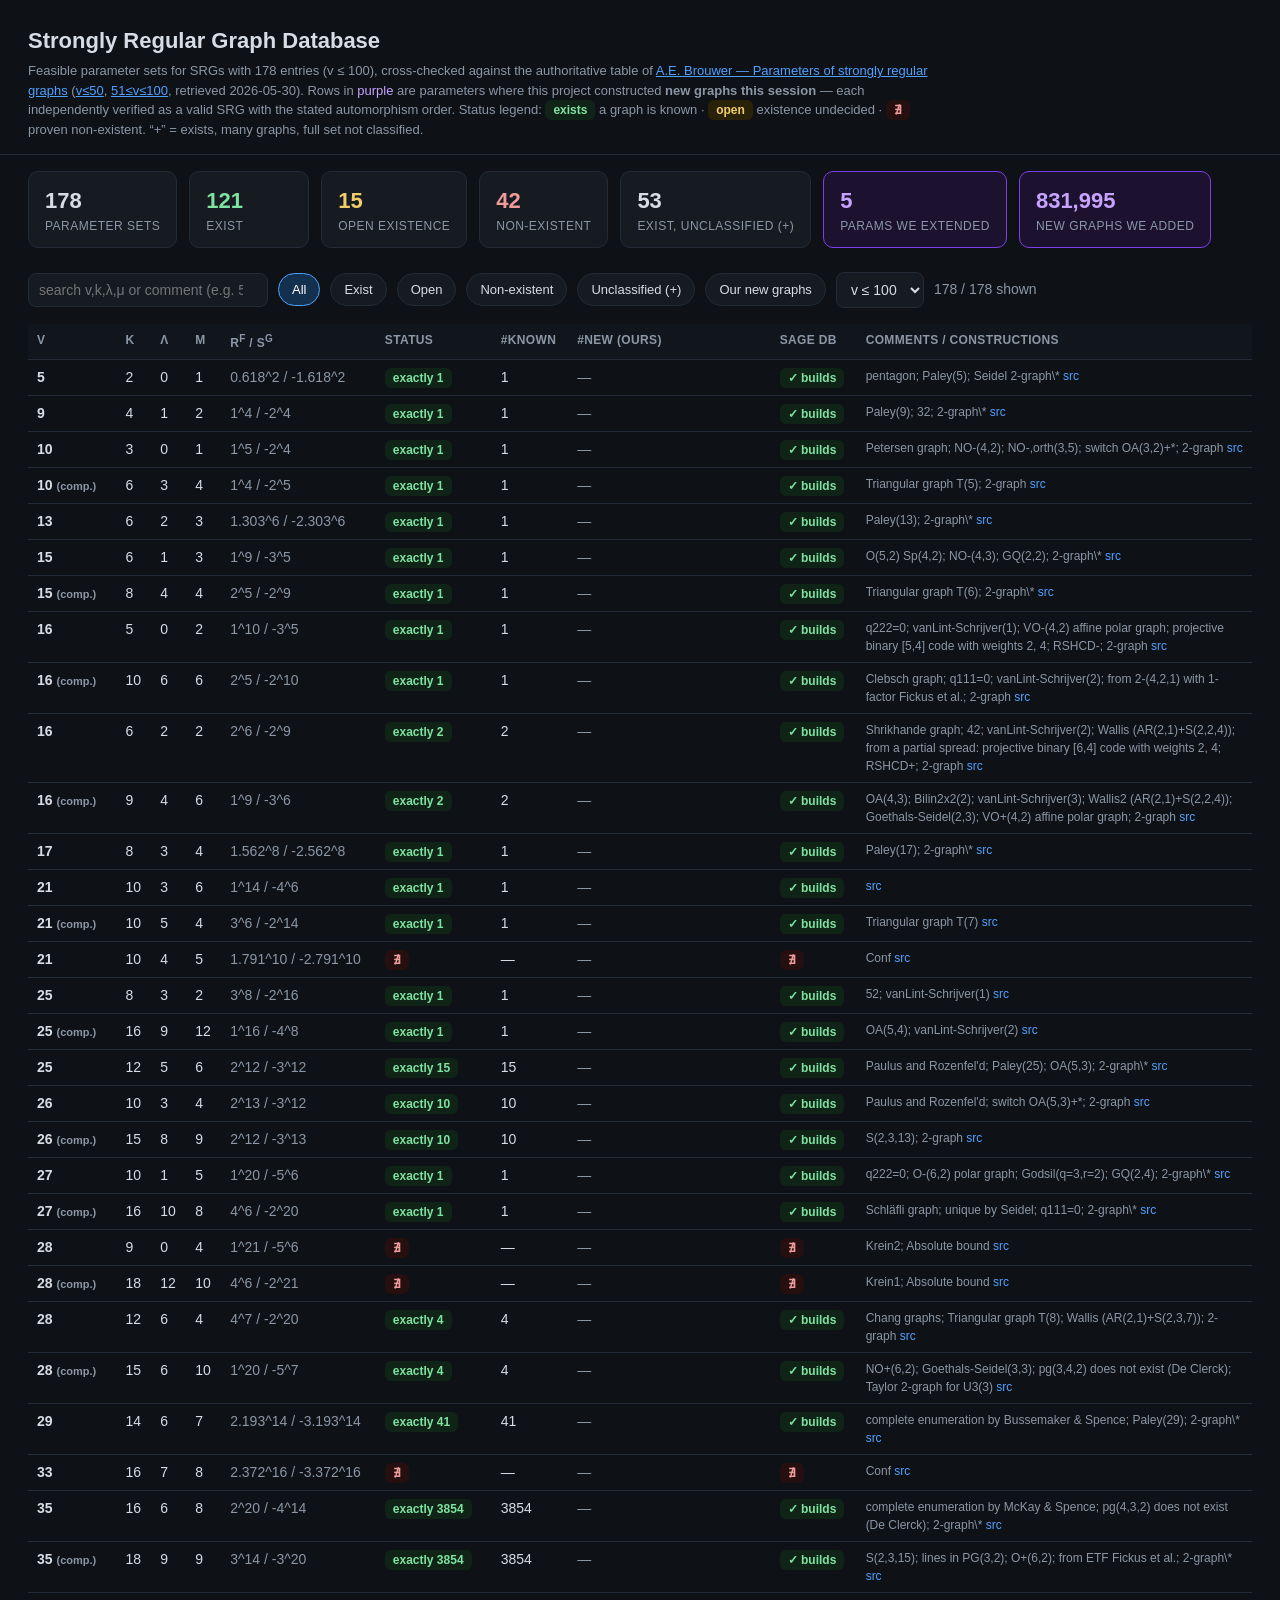
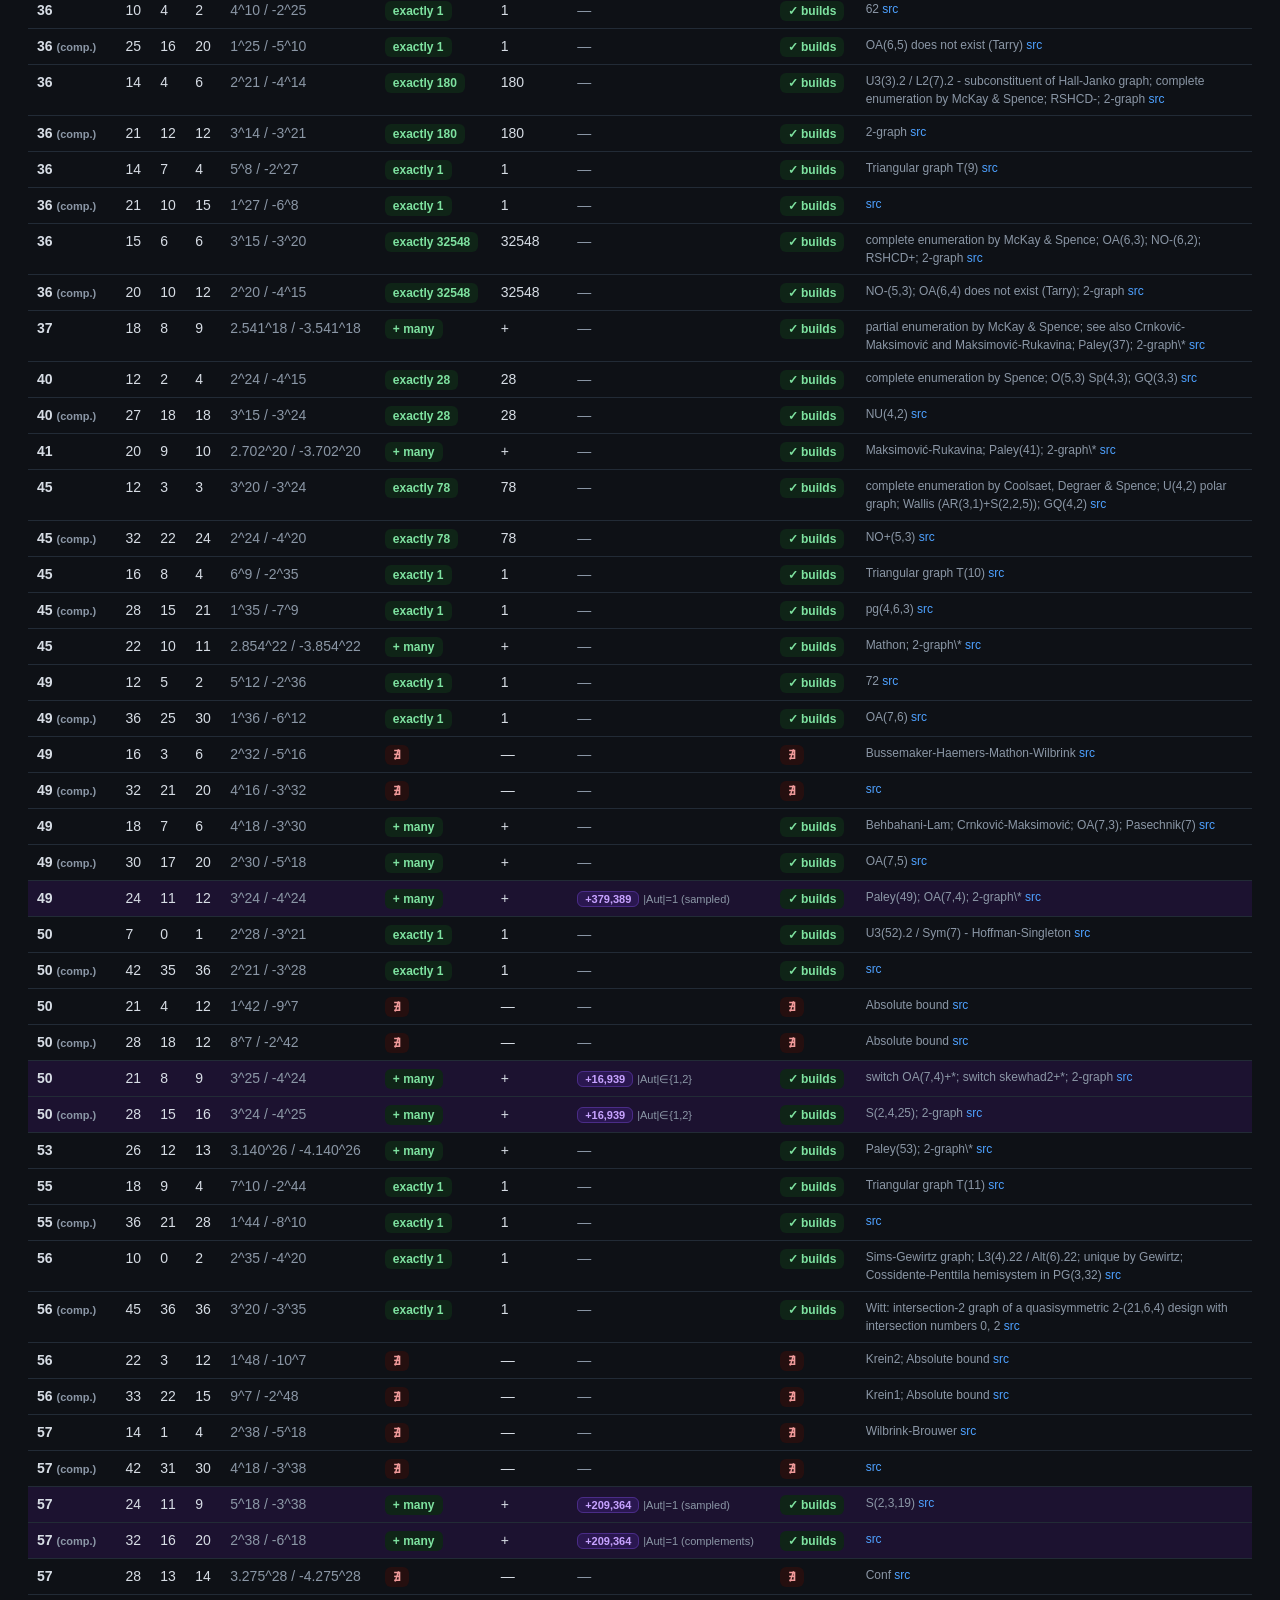
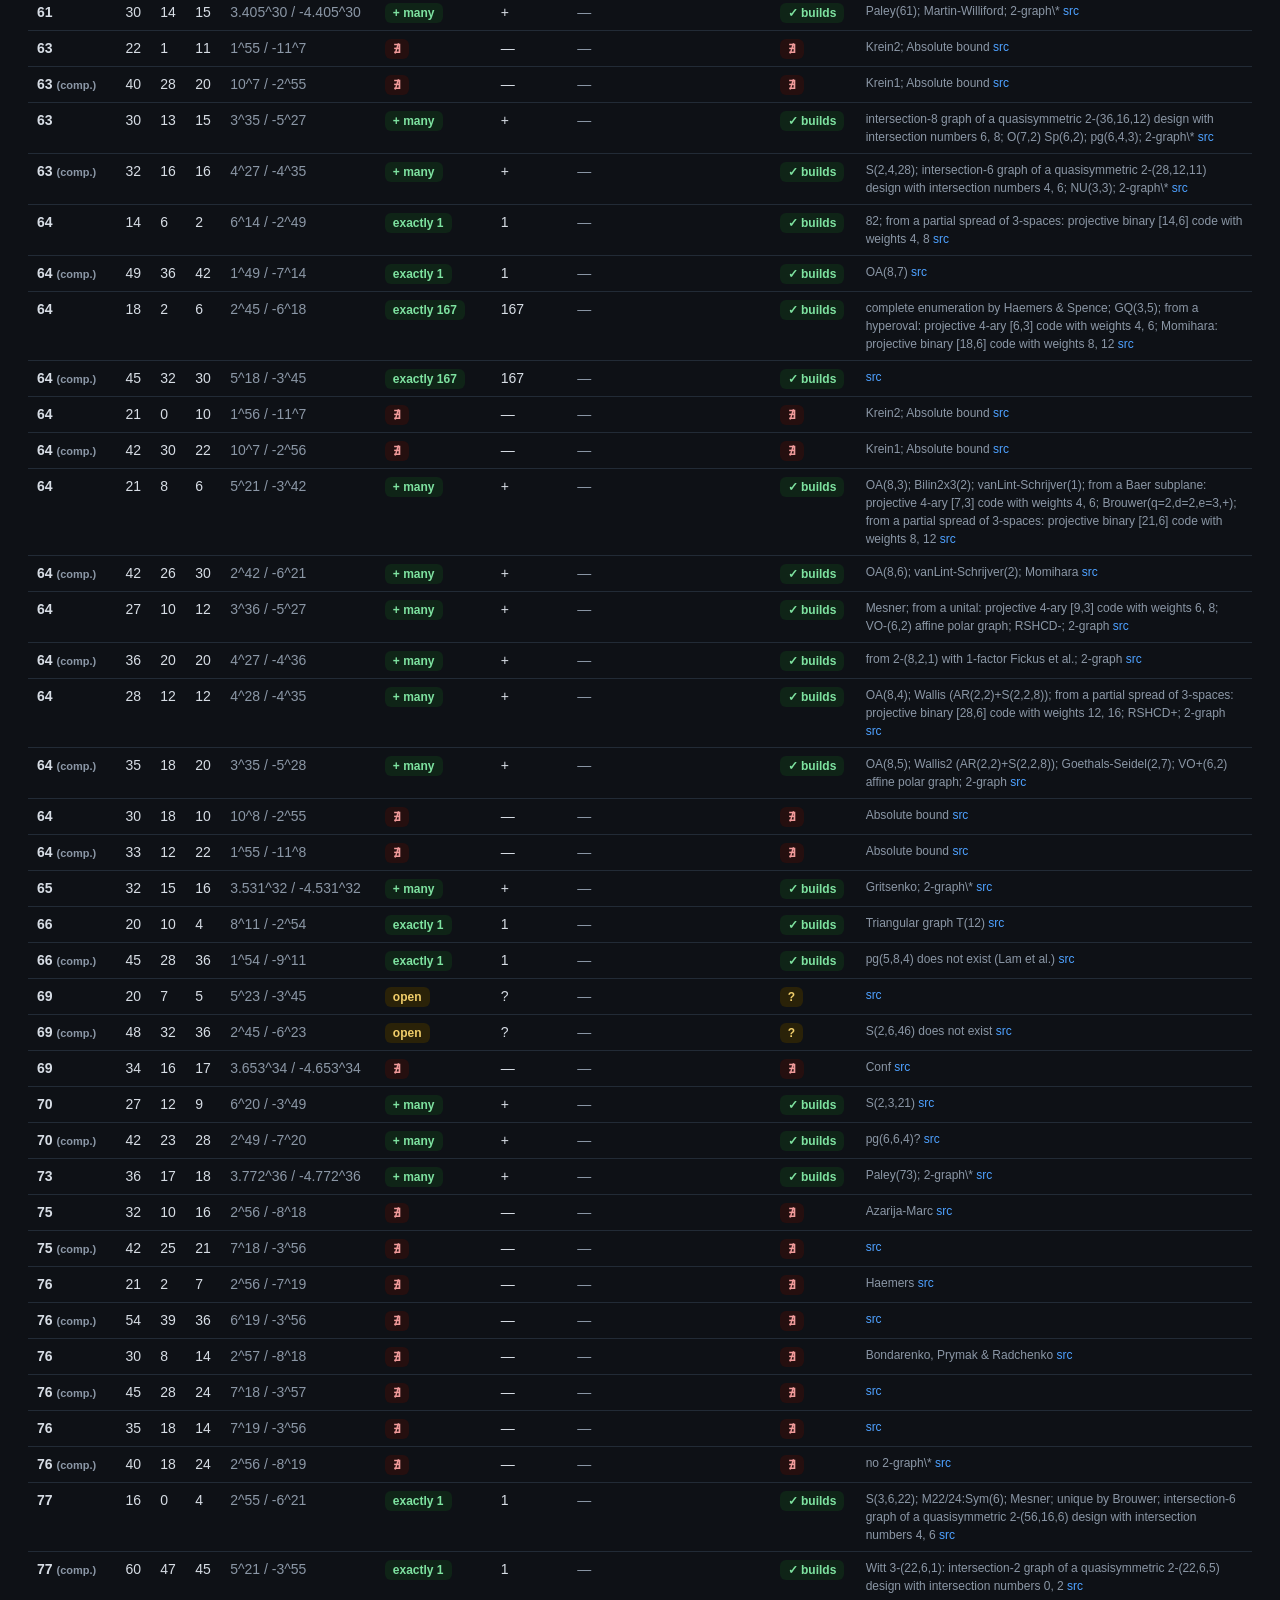
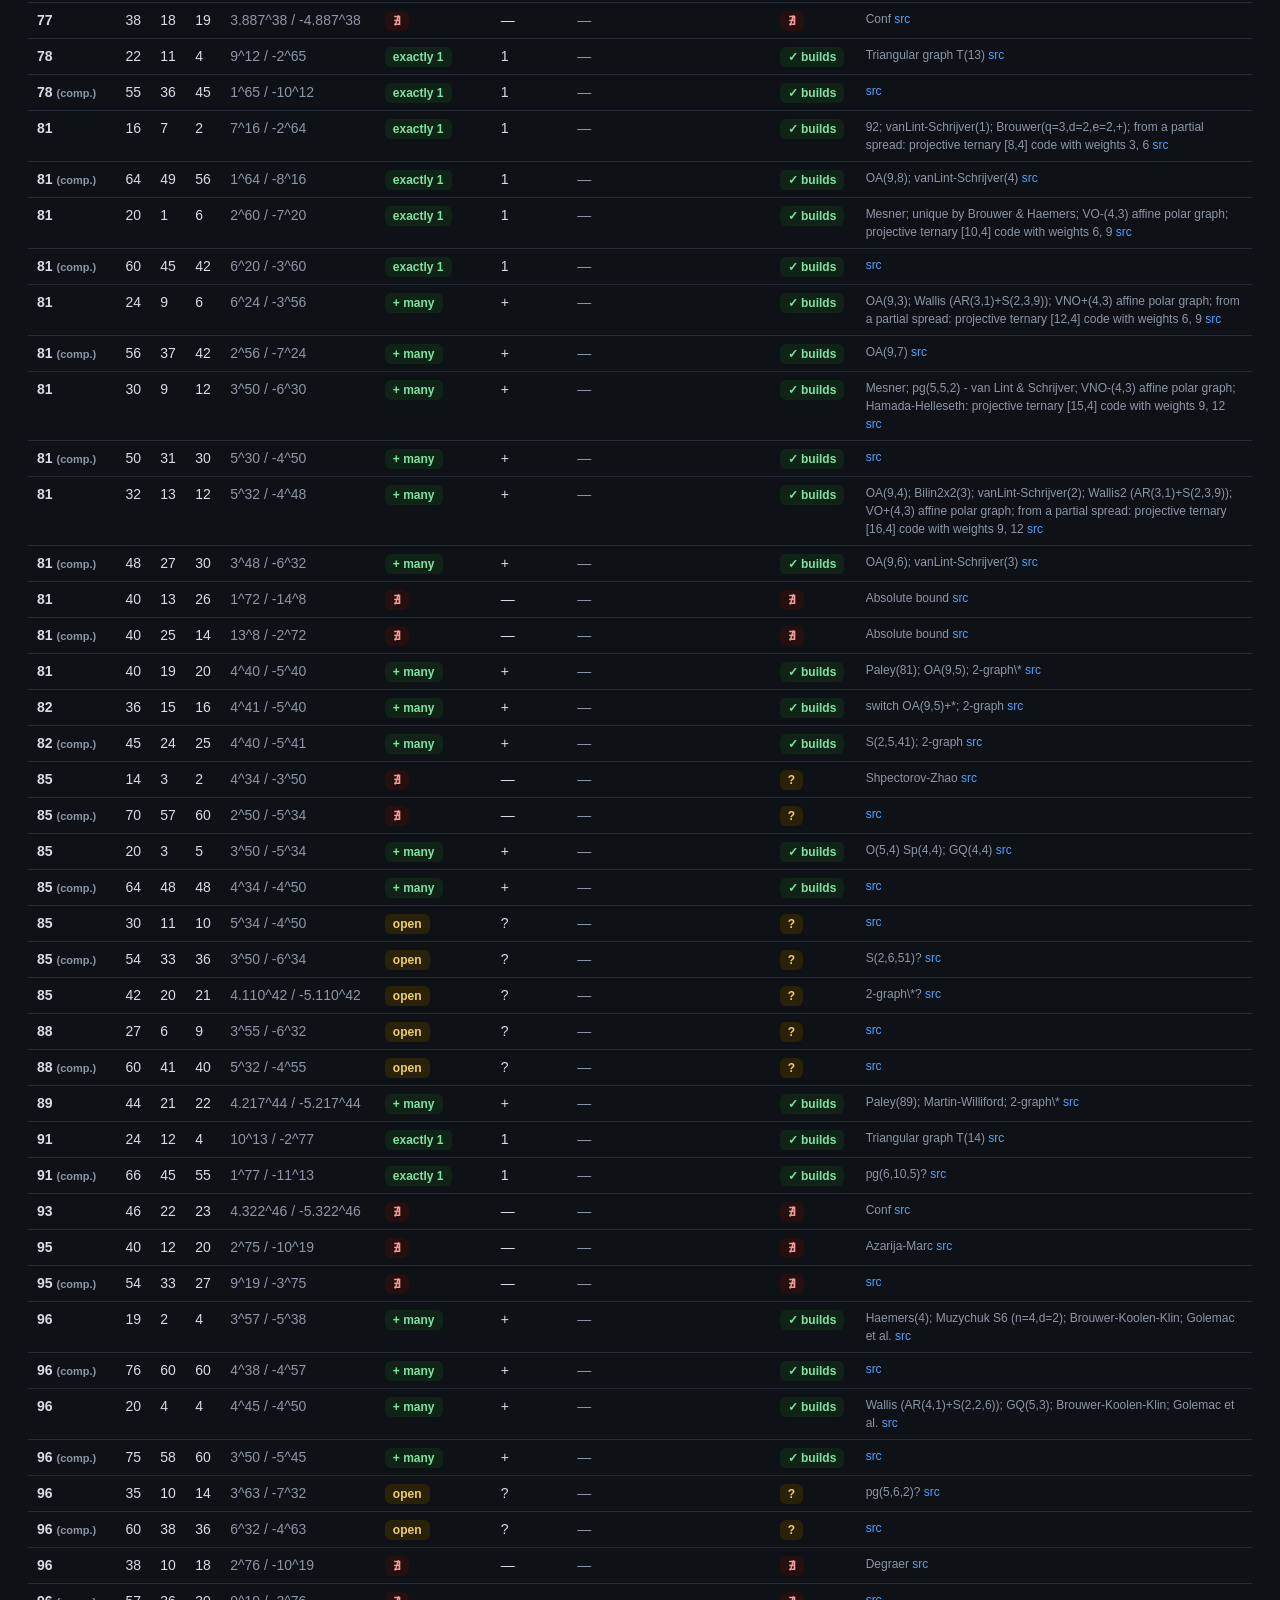
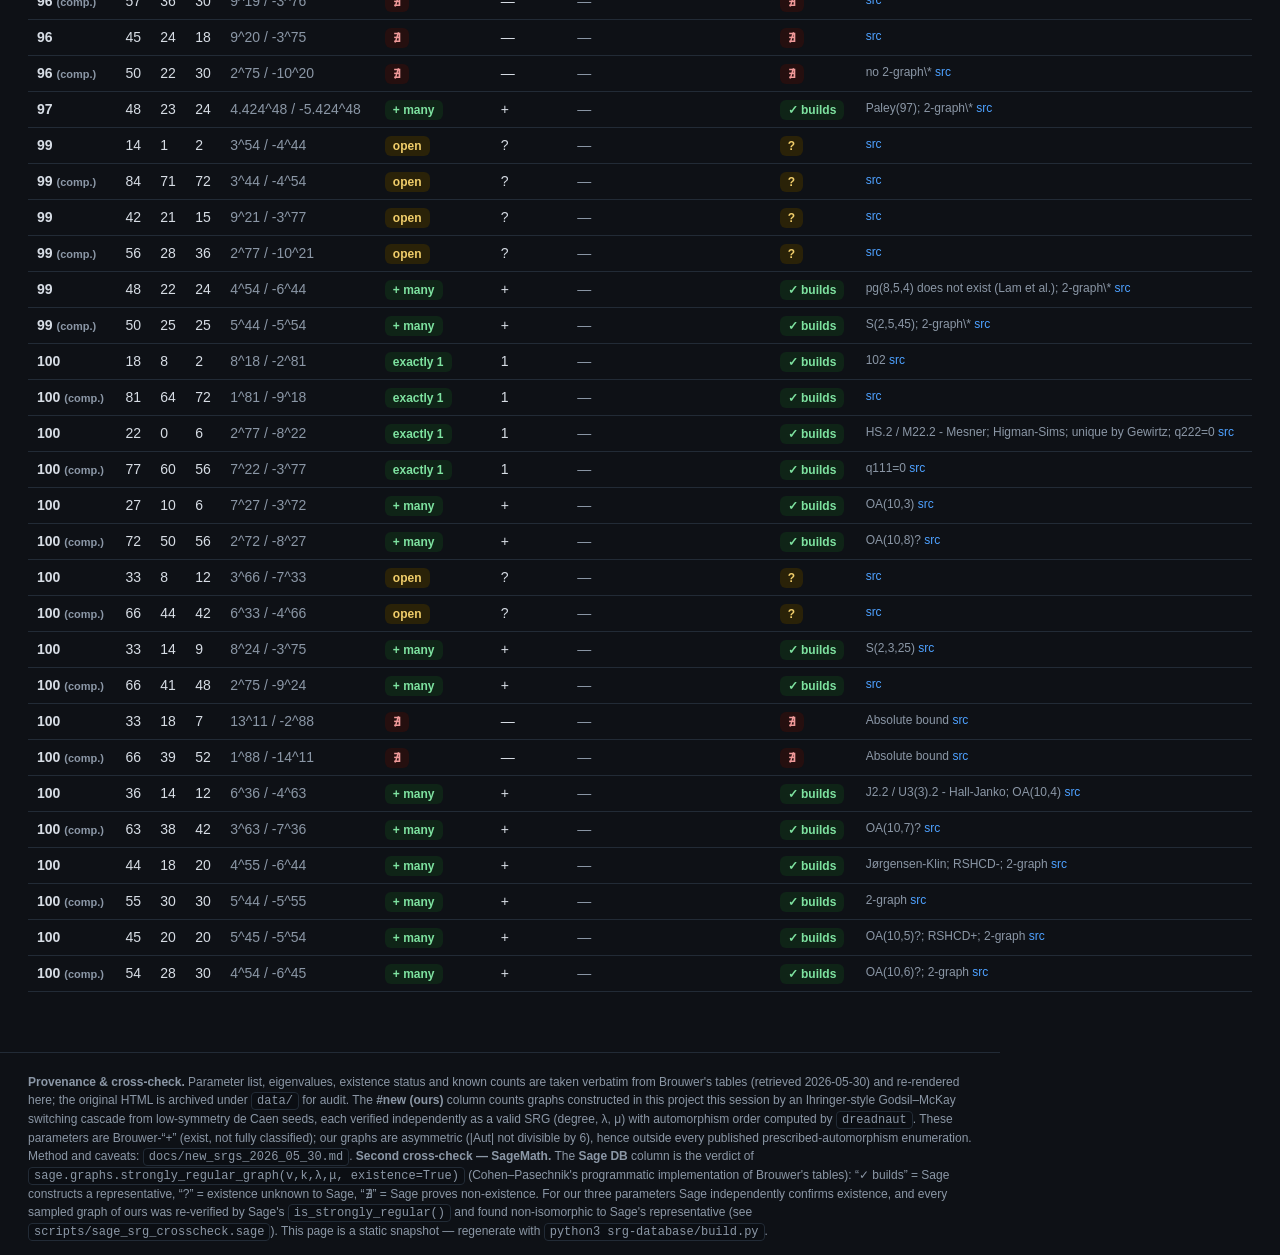
==== commit c74dacce: "5th parameter SRG(57,32,16,20); SRG(37) #6803 closed to switching - Database page now lists FIVE ext" ====
--- a/index.html
+++ b/index.html
@@ -72,8 +72,8 @@
 <div class="card"><div class="num" style="color:#f0cd6a">15</div><div class="lab">Open existence</div></div>
 <div class="card"><div class="num" style="color:#f09a9a">42</div><div class="lab">Non-existent</div></div>
 <div class="card"><div class="num">53</div><div class="lab">Exist, unclassified (+)</div></div>
-<div class="card ours"><div class="num" style="color:#c7a3ff">4</div><div class="lab">Params we extended</div></div>
-<div class="card ours"><div class="num" style="color:#c7a3ff">622,631</div><div class="lab">New graphs we added</div></div>
+<div class="card ours"><div class="num" style="color:#c7a3ff">5</div><div class="lab">Params we extended</div></div>
+<div class="card ours"><div class="num" style="color:#c7a3ff">831,995</div><div class="lab">New graphs we added</div></div>
 </div>
 
 <div class="controls">
@@ -121,7 +121,7 @@
 </footer>
 
 <script>
-const DATA = [{"v":5,"k":2,"lam":0,"mu":1,"r":"0.618^2","s":"-1.618^2","status":"exists","count":1,"label":"exactly 1","comp":false,"comments":"pentagon; Paley(5); Seidel 2-graph\\*","page":"srgtab1-50.html","ours":0,"ours_aut":"","ours_file":"","sage":"True"},{"v":9,"k":4,"lam":1,"mu":2,"r":"1^4","s":"-2^4","status":"exists","count":1,"label":"exactly 1","comp":false,"comments":"Paley(9); 32; 2-graph\\*","page":"srgtab1-50.html","ours":0,"ours_aut":"","ours_file":"","sage":"True"},{"v":10,"k":3,"lam":0,"mu":1,"r":"1^5","s":"-2^4","status":"exists","count":1,"label":"exactly 1","comp":false,"comments":"Petersen graph; NO-(4,2); NO-,orth(3,5); switch OA(3,2)+*; 2-graph","page":"srgtab1-50.html","ours":0,"ours_aut":"","ours_file":"","sage":"True"},{"v":10,"k":6,"lam":3,"mu":4,"r":"1^4","s":"-2^5","status":"exists","count":1,"label":"exactly 1","comp":true,"comments":"Triangular graph T(5); 2-graph","page":"srgtab1-50.html","ours":0,"ours_aut":"","ours_file":"","sage":"True"},{"v":13,"k":6,"lam":2,"mu":3,"r":"1.303^6","s":"-2.303^6","status":"exists","count":1,"label":"exactly 1","comp":false,"comments":"Paley(13); 2-graph\\*","page":"srgtab1-50.html","ours":0,"ours_aut":"","ours_file":"","sage":"True"},{"v":15,"k":6,"lam":1,"mu":3,"r":"1^9","s":"-3^5","status":"exists","count":1,"label":"exactly 1","comp":false,"comments":"O(5,2) Sp(4,2); NO-(4,3); GQ(2,2); 2-graph\\*","page":"srgtab1-50.html","ours":0,"ours_aut":"","ours_file":"","sage":"True"},{"v":15,"k":8,"lam":4,"mu":4,"r":"2^5","s":"-2^9","status":"exists","count":1,"label":"exactly 1","comp":true,"comments":"Triangular graph T(6); 2-graph\\*","page":"srgtab1-50.html","ours":0,"ours_aut":"","ours_file":"","sage":"True"},{"v":16,"k":5,"lam":0,"mu":2,"r":"1^10","s":"-3^5","status":"exists","count":1,"label":"exactly 1","comp":false,"comments":"q222=0; vanLint-Schrijver(1); VO-(4,2) affine polar graph; projective binary [5,4] code with weights 2, 4; RSHCD-; 2-graph","page":"srgtab1-50.html","ours":0,"ours_aut":"","ours_file":"","sage":"True"},{"v":16,"k":10,"lam":6,"mu":6,"r":"2^5","s":"-2^10","status":"exists","count":1,"label":"exactly 1","comp":true,"comments":"Clebsch graph; q111=0; vanLint-Schrijver(2); from 2-(4,2,1) with 1-factor Fickus et al.; 2-graph","page":"srgtab1-50.html","ours":0,"ours_aut":"","ours_file":"","sage":"True"},{"v":16,"k":6,"lam":2,"mu":2,"r":"2^6","s":"-2^9","status":"exists","count":2,"label":"exactly 2","comp":false,"comments":"Shrikhande graph; 42; vanLint-Schrijver(2); Wallis (AR(2,1)+S(2,2,4)); from a partial spread: projective binary [6,4] code with weights 2, 4; RSHCD+; 2-graph","page":"srgtab1-50.html","ours":0,"ours_aut":"","ours_file":"","sage":"True"},{"v":16,"k":9,"lam":4,"mu":6,"r":"1^9","s":"-3^6","status":"exists","count":2,"label":"exactly 2","comp":true,"comments":"OA(4,3); Bilin2x2(2); vanLint-Schrijver(3); Wallis2 (AR(2,1)+S(2,2,4)); Goethals-Seidel(2,3); VO+(4,2) affine polar graph; 2-graph","page":"srgtab1-50.html","ours":0,"ours_aut":"","ours_file":"","sage":"True"},{"v":17,"k":8,"lam":3,"mu":4,"r":"1.562^8","s":"-2.562^8","status":"exists","count":1,"label":"exactly 1","comp":false,"comments":"Paley(17); 2-graph\\*","page":"srgtab1-50.html","ours":0,"ours_aut":"","ours_file":"","sage":"True"},{"v":21,"k":10,"lam":3,"mu":6,"r":"1^14","s":"-4^6","status":"exists","count":1,"label":"exactly 1","comp":false,"comments":"","page":"srgtab1-50.html","ours":0,"ours_aut":"","ours_file":"","sage":"True"},{"v":21,"k":10,"lam":5,"mu":4,"r":"3^6","s":"-2^14","status":"exists","count":1,"label":"exactly 1","comp":true,"comments":"Triangular graph T(7)","page":"srgtab1-50.html","ours":0,"ours_aut":"","ours_file":"","sage":"True"},{"v":21,"k":10,"lam":4,"mu":5,"r":"1.791^10","s":"-2.791^10","status":"none","count":0,"label":"\u2204","comp":false,"comments":"Conf","page":"srgtab1-50.html","ours":0,"ours_aut":"","ours_file":"","sage":"False"},{"v":25,"k":8,"lam":3,"mu":2,"r":"3^8","s":"-2^16","status":"exists","count":1,"label":"exactly 1","comp":false,"comments":"52; vanLint-Schrijver(1)","page":"srgtab1-50.html","ours":0,"ours_aut":"","ours_file":"","sage":"True"},{"v":25,"k":16,"lam":9,"mu":12,"r":"1^16","s":"-4^8","status":"exists","count":1,"label":"exactly 1","comp":true,"comments":"OA(5,4); vanLint-Schrijver(2)","page":"srgtab1-50.html","ours":0,"ours_aut":"","ours_file":"","sage":"True"},{"v":25,"k":12,"lam":5,"mu":6,"r":"2^12","s":"-3^12","status":"exists","count":15,"label":"exactly 15","comp":false,"comments":"Paulus and Rozenfel'd; Paley(25); OA(5,3); 2-graph\\*","page":"srgtab1-50.html","ours":0,"ours_aut":"","ours_file":"","sage":"True"},{"v":26,"k":10,"lam":3,"mu":4,"r":"2^13","s":"-3^12","status":"exists","count":10,"label":"exactly 10","comp":false,"comments":"Paulus and Rozenfel'd; switch OA(5,3)+*; 2-graph","page":"srgtab1-50.html","ours":0,"ours_aut":"","ours_file":"","sage":"True"},{"v":26,"k":15,"lam":8,"mu":9,"r":"2^12","s":"-3^13","status":"exists","count":10,"label":"exactly 10","comp":true,"comments":"S(2,3,13); 2-graph","page":"srgtab1-50.html","ours":0,"ours_aut":"","ours_file":"","sage":"True"},{"v":27,"k":10,"lam":1,"mu":5,"r":"1^20","s":"-5^6","status":"exists","count":1,"label":"exactly 1","comp":false,"comments":"q222=0; O-(6,2) polar graph; Godsil(q=3,r=2); GQ(2,4); 2-graph\\*","page":"srgtab1-50.html","ours":0,"ours_aut":"","ours_file":"","sage":"True"},{"v":27,"k":16,"lam":10,"mu":8,"r":"4^6","s":"-2^20","status":"exists","count":1,"label":"exactly 1","comp":true,"comments":"Schl\u00e4fli graph; unique by Seidel; q111=0; 2-graph\\*","page":"srgtab1-50.html","ours":0,"ours_aut":"","ours_file":"","sage":"True"},{"v":28,"k":9,"lam":0,"mu":4,"r":"1^21","s":"-5^6","status":"none","count":0,"label":"\u2204","comp":false,"comments":"Krein2; Absolute bound","page":"srgtab1-50.html","ours":0,"ours_aut":"","ours_file":"","sage":"False"},{"v":28,"k":18,"lam":12,"mu":10,"r":"4^6","s":"-2^21","status":"none","count":0,"label":"\u2204","comp":true,"comments":"Krein1; Absolute bound","page":"srgtab1-50.html","ours":0,"ours_aut":"","ours_file":"","sage":"False"},{"v":28,"k":12,"lam":6,"mu":4,"r":"4^7","s":"-2^20","status":"exists","count":4,"label":"exactly 4","comp":false,"comments":"Chang graphs; Triangular graph T(8); Wallis (AR(2,1)+S(2,3,7)); 2-graph","page":"srgtab1-50.html","ours":0,"ours_aut":"","ours_file":"","sage":"True"},{"v":28,"k":15,"lam":6,"mu":10,"r":"1^20","s":"-5^7","status":"exists","count":4,"label":"exactly 4","comp":true,"comments":"NO+(6,2); Goethals-Seidel(3,3); pg(3,4,2) does not exist (De Clerck); Taylor 2-graph for U3(3)","page":"srgtab1-50.html","ours":0,"ours_aut":"","ours_file":"","sage":"True"},{"v":29,"k":14,"lam":6,"mu":7,"r":"2.193^14","s":"-3.193^14","status":"exists","count":41,"label":"exactly 41","comp":false,"comments":"complete enumeration by Bussemaker & Spence; Paley(29); 2-graph\\*","page":"srgtab1-50.html","ours":0,"ours_aut":"","ours_file":"","sage":"True"},{"v":33,"k":16,"lam":7,"mu":8,"r":"2.372^16","s":"-3.372^16","status":"none","count":0,"label":"\u2204","comp":false,"comments":"Conf","page":"srgtab1-50.html","ours":0,"ours_aut":"","ours_file":"","sage":"False"},{"v":35,"k":16,"lam":6,"mu":8,"r":"2^20","s":"-4^14","status":"exists","count":3854,"label":"exactly 3854","comp":false,"comments":"complete enumeration by McKay & Spence; pg(4,3,2) does not exist (De Clerck); 2-graph\\*","page":"srgtab1-50.html","ours":0,"ours_aut":"","ours_file":"","sage":"True"},{"v":35,"k":18,"lam":9,"mu":9,"r":"3^14","s":"-3^20","status":"exists","count":3854,"label":"exactly 3854","comp":true,"comments":"S(2,3,15); lines in PG(3,2); O+(6,2); from ETF Fickus et al.; 2-graph\\*","page":"srgtab1-50.html","ours":0,"ours_aut":"","ours_file":"","sage":"True"},{"v":36,"k":10,"lam":4,"mu":2,"r":"4^10","s":"-2^25","status":"exists","count":1,"label":"exactly 1","comp":false,"comments":"62","page":"srgtab1-50.html","ours":0,"ours_aut":"","ours_file":"","sage":"True"},{"v":36,"k":25,"lam":16,"mu":20,"r":"1^25","s":"-5^10","status":"exists","count":1,"label":"exactly 1","comp":true,"comments":"OA(6,5) does not exist (Tarry)","page":"srgtab1-50.html","ours":0,"ours_aut":"","ours_file":"","sage":"True"},{"v":36,"k":14,"lam":4,"mu":6,"r":"2^21","s":"-4^14","status":"exists","count":180,"label":"exactly 180","comp":false,"comments":"U3(3).2 / L2(7).2 - subconstituent of Hall-Janko graph; complete enumeration by McKay & Spence; RSHCD-; 2-graph","page":"srgtab1-50.html","ours":0,"ours_aut":"","ours_file":"","sage":"True"},{"v":36,"k":21,"lam":12,"mu":12,"r":"3^14","s":"-3^21","status":"exists","count":180,"label":"exactly 180","comp":true,"comments":"2-graph","page":"srgtab1-50.html","ours":0,"ours_aut":"","ours_file":"","sage":"True"},{"v":36,"k":14,"lam":7,"mu":4,"r":"5^8","s":"-2^27","status":"exists","count":1,"label":"exactly 1","comp":false,"comments":"Triangular graph T(9)","page":"srgtab1-50.html","ours":0,"ours_aut":"","ours_file":"","sage":"True"},{"v":36,"k":21,"lam":10,"mu":15,"r":"1^27","s":"-6^8","status":"exists","count":1,"label":"exactly 1","comp":true,"comments":"","page":"srgtab1-50.html","ours":0,"ours_aut":"","ours_file":"","sage":"True"},{"v":36,"k":15,"lam":6,"mu":6,"r":"3^15","s":"-3^20","status":"exists","count":32548,"label":"exactly 32548","comp":false,"comments":"complete enumeration by McKay & Spence; OA(6,3); NO-(6,2); RSHCD+; 2-graph","page":"srgtab1-50.html","ours":0,"ours_aut":"","ours_file":"","sage":"True"},{"v":36,"k":20,"lam":10,"mu":12,"r":"2^20","s":"-4^15","status":"exists","count":32548,"label":"exactly 32548","comp":true,"comments":"NO-(5,3); OA(6,4) does not exist (Tarry); 2-graph","page":"srgtab1-50.html","ours":0,"ours_aut":"","ours_file":"","sage":"True"},{"v":37,"k":18,"lam":8,"mu":9,"r":"2.541^18","s":"-3.541^18","status":"exists","count":"+","label":"+ many","comp":false,"comments":"partial enumeration by McKay & Spence; see also Crnkovi\u0107-Maksimovi\u0107 and Maksimovi\u0107-Rukavina; Paley(37); 2-graph\\*","page":"srgtab1-50.html","ours":0,"ours_aut":"","ours_file":"","sage":"True"},{"v":40,"k":12,"lam":2,"mu":4,"r":"2^24","s":"-4^15","status":"exists","count":28,"label":"exactly 28","comp":false,"comments":"complete enumeration by Spence; \tO(5,3) Sp(4,3); GQ(3,3)","page":"srgtab1-50.html","ours":0,"ours_aut":"","ours_file":"","sage":"True"},{"v":40,"k":27,"lam":18,"mu":18,"r":"3^15","s":"-3^24","status":"exists","count":28,"label":"exactly 28","comp":true,"comments":"NU(4,2)","page":"srgtab1-50.html","ours":0,"ours_aut":"","ours_file":"","sage":"True"},{"v":41,"k":20,"lam":9,"mu":10,"r":"2.702^20","s":"-3.702^20","status":"exists","count":"+","label":"+ many","comp":false,"comments":"Maksimovi\u0107-Rukavina; Paley(41); 2-graph\\*","page":"srgtab1-50.html","ours":0,"ours_aut":"","ours_file":"","sage":"True"},{"v":45,"k":12,"lam":3,"mu":3,"r":"3^20","s":"-3^24","status":"exists","count":78,"label":"exactly 78","comp":false,"comments":"complete enumeration by Coolsaet, Degraer & Spence; U(4,2) polar graph; Wallis (AR(3,1)+S(2,2,5)); GQ(4,2)","page":"srgtab1-50.html","ours":0,"ours_aut":"","ours_file":"","sage":"True"},{"v":45,"k":32,"lam":22,"mu":24,"r":"2^24","s":"-4^20","status":"exists","count":78,"label":"exactly 78","comp":true,"comments":"NO+(5,3)","page":"srgtab1-50.html","ours":0,"ours_aut":"","ours_file":"","sage":"True"},{"v":45,"k":16,"lam":8,"mu":4,"r":"6^9","s":"-2^35","status":"exists","count":1,"label":"exactly 1","comp":false,"comments":"Triangular graph T(10)","page":"srgtab1-50.html","ours":0,"ours_aut":"","ours_file":"","sage":"True"},{"v":45,"k":28,"lam":15,"mu":21,"r":"1^35","s":"-7^9","status":"exists","count":1,"label":"exactly 1","comp":true,"comments":"pg(4,6,3)","page":"srgtab1-50.html","ours":0,"ours_aut":"","ours_file":"","sage":"True"},{"v":45,"k":22,"lam":10,"mu":11,"r":"2.854^22","s":"-3.854^22","status":"exists","count":"+","label":"+ many","comp":false,"comments":"Mathon; 2-graph\\*","page":"srgtab1-50.html","ours":0,"ours_aut":"","ours_file":"","sage":"True"},{"v":49,"k":12,"lam":5,"mu":2,"r":"5^12","s":"-2^36","status":"exists","count":1,"label":"exactly 1","comp":false,"comments":"72","page":"srgtab1-50.html","ours":0,"ours_aut":"","ours_file":"","sage":"True"},{"v":49,"k":36,"lam":25,"mu":30,"r":"1^36","s":"-6^12","status":"exists","count":1,"label":"exactly 1","comp":true,"comments":"OA(7,6)","page":"srgtab1-50.html","ours":0,"ours_aut":"","ours_file":"","sage":"True"},{"v":49,"k":16,"lam":3,"mu":6,"r":"2^32","s":"-5^16","status":"none","count":0,"label":"\u2204","comp":false,"comments":"Bussemaker-Haemers-Mathon-Wilbrink","page":"srgtab1-50.html","ours":0,"ours_aut":"","ours_file":"","sage":"False"},{"v":49,"k":32,"lam":21,"mu":20,"r":"4^16","s":"-3^32","status":"none","count":0,"label":"\u2204","comp":true,"comments":"","page":"srgtab1-50.html","ours":0,"ours_aut":"","ours_file":"","sage":"False"},{"v":49,"k":18,"lam":7,"mu":6,"r":"4^18","s":"-3^30","status":"exists","count":"+","label":"+ many","comp":false,"comments":"Behbahani-Lam; Crnkovi\u0107-Maksimovi\u0107; OA(7,3); Pasechnik(7)","page":"srgtab1-50.html","ours":0,"ours_aut":"","ours_file":"","sage":"True"},{"v":49,"k":30,"lam":17,"mu":20,"r":"2^30","s":"-5^18","status":"exists","count":"+","label":"+ many","comp":true,"comments":"OA(7,5)","page":"srgtab1-50.html","ours":0,"ours_aut":"","ours_file":"","sage":"True"},{"v":49,"k":24,"lam":11,"mu":12,"r":"3^24","s":"-4^24","status":"exists","count":"+","label":"+ many","comp":false,"comments":"Paley(49); OA(7,4); 2-graph\\*","page":"srgtab1-50.html","ours":379389,"ours_aut":"|Aut|=1 (sampled)","ours_file":"out/new_srg_49_24_11_12_all.g6","sage":"True"},{"v":50,"k":7,"lam":0,"mu":1,"r":"2^28","s":"-3^21","status":"exists","count":1,"label":"exactly 1","comp":false,"comments":"U3(52).2 / Sym(7) - Hoffman-Singleton","page":"srgtab1-50.html","ours":0,"ours_aut":"","ours_file":"","sage":"True"},{"v":50,"k":42,"lam":35,"mu":36,"r":"2^21","s":"-3^28","status":"exists","count":1,"label":"exactly 1","comp":true,"comments":"","page":"srgtab1-50.html","ours":0,"ours_aut":"","ours_file":"","sage":"True"},{"v":50,"k":21,"lam":4,"mu":12,"r":"1^42","s":"-9^7","status":"none","count":0,"label":"\u2204","comp":false,"comments":"Absolute bound","page":"srgtab1-50.html","ours":0,"ours_aut":"","ours_file":"","sage":"False"},{"v":50,"k":28,"lam":18,"mu":12,"r":"8^7","s":"-2^42","status":"none","count":0,"label":"\u2204","comp":true,"comments":"Absolute bound","page":"srgtab1-50.html","ours":0,"ours_aut":"","ours_file":"","sage":"False"},{"v":50,"k":21,"lam":8,"mu":9,"r":"3^25","s":"-4^24","status":"exists","count":"+","label":"+ many","comp":false,"comments":"switch OA(7,4)+*; switch skewhad2+*; 2-graph","page":"srgtab1-50.html","ours":16939,"ours_aut":"|Aut|\u2208{1,2}","ours_file":"out/new_srg_50_21_8_9_all.g6","sage":"True"},{"v":50,"k":28,"lam":15,"mu":16,"r":"3^24","s":"-4^25","status":"exists","count":"+","label":"+ many","comp":true,"comments":"S(2,4,25); 2-graph","page":"srgtab1-50.html","ours":16939,"ours_aut":"|Aut|\u2208{1,2}","ours_file":"out/new_srg_50_28_15_16_all.g6","sage":"True"},{"v":53,"k":26,"lam":12,"mu":13,"r":"3.140^26","s":"-4.140^26","status":"exists","count":"+","label":"+ many","comp":false,"comments":"Paley(53); 2-graph\\*","page":"srgtab51-100.html","ours":0,"ours_aut":"","ours_file":"","sage":"True"},{"v":55,"k":18,"lam":9,"mu":4,"r":"7^10","s":"-2^44","status":"exists","count":1,"label":"exactly 1","comp":false,"comments":"Triangular graph T(11)","page":"srgtab51-100.html","ours":0,"ours_aut":"","ours_file":"","sage":"True"},{"v":55,"k":36,"lam":21,"mu":28,"r":"1^44","s":"-8^10","status":"exists","count":1,"label":"exactly 1","comp":true,"comments":"","page":"srgtab51-100.html","ours":0,"ours_aut":"","ours_file":"","sage":"True"},{"v":56,"k":10,"lam":0,"mu":2,"r":"2^35","s":"-4^20","status":"exists","count":1,"label":"exactly 1","comp":false,"comments":"Sims-Gewirtz graph; L3(4).22 / Alt(6).22; unique by Gewirtz; Cossidente-Penttila hemisystem in PG(3,32)","page":"srgtab51-100.html","ours":0,"ours_aut":"","ours_file":"","sage":"True"},{"v":56,"k":45,"lam":36,"mu":36,"r":"3^20","s":"-3^35","status":"exists","count":1,"label":"exactly 1","comp":true,"comments":"Witt: intersection-2 graph of a quasisymmetric 2-(21,6,4) design with intersection numbers 0, 2","page":"srgtab51-100.html","ours":0,"ours_aut":"","ours_file":"","sage":"True"},{"v":56,"k":22,"lam":3,"mu":12,"r":"1^48","s":"-10^7","status":"none","count":0,"label":"\u2204","comp":false,"comments":"Krein2; Absolute bound","page":"srgtab51-100.html","ours":0,"ours_aut":"","ours_file":"","sage":"False"},{"v":56,"k":33,"lam":22,"mu":15,"r":"9^7","s":"-2^48","status":"none","count":0,"label":"\u2204","comp":true,"comments":"Krein1; Absolute bound","page":"srgtab51-100.html","ours":0,"ours_aut":"","ours_file":"","sage":"False"},{"v":57,"k":14,"lam":1,"mu":4,"r":"2^38","s":"-5^18","status":"none","count":0,"label":"\u2204","comp":false,"comments":"Wilbrink-Brouwer","page":"srgtab51-100.html","ours":0,"ours_aut":"","ours_file":"","sage":"False"},{"v":57,"k":42,"lam":31,"mu":30,"r":"4^18","s":"-3^38","status":"none","count":0,"label":"\u2204","comp":true,"comments":"","page":"srgtab51-100.html","ours":0,"ours_aut":"","ours_file":"","sage":"False"},{"v":57,"k":24,"lam":11,"mu":9,"r":"5^18","s":"-3^38","status":"exists","count":"+","label":"+ many","comp":false,"comments":"S(2,3,19)","page":"srgtab51-100.html","ours":209364,"ours_aut":"|Aut|=1 (sampled)","ours_file":"out/new_srg_57_24_11_9_all.g6","sage":"True"},{"v":57,"k":32,"lam":16,"mu":20,"r":"2^38","s":"-6^18","status":"exists","count":"+","label":"+ many","comp":true,"comments":"","page":"srgtab51-100.html","ours":0,"ours_aut":"","ours_file":"","sage":"True"},{"v":57,"k":28,"lam":13,"mu":14,"r":"3.275^28","s":"-4.275^28","status":"none","count":0,"label":"\u2204","comp":false,"comments":"Conf","page":"srgtab51-100.html","ours":0,"ours_aut":"","ours_file":"","sage":"False"},{"v":61,"k":30,"lam":14,"mu":15,"r":"3.405^30","s":"-4.405^30","status":"exists","count":"+","label":"+ many","comp":false,"comments":"Paley(61); Martin-Williford; 2-graph\\*","page":"srgtab51-100.html","ours":0,"ours_aut":"","ours_file":"","sage":"True"},{"v":63,"k":22,"lam":1,"mu":11,"r":"1^55","s":"-11^7","status":"none","count":0,"label":"\u2204","comp":false,"comments":"Krein2; Absolute bound","page":"srgtab51-100.html","ours":0,"ours_aut":"","ours_file":"","sage":"False"},{"v":63,"k":40,"lam":28,"mu":20,"r":"10^7","s":"-2^55","status":"none","count":0,"label":"\u2204","comp":true,"comments":"Krein1; Absolute bound","page":"srgtab51-100.html","ours":0,"ours_aut":"","ours_file":"","sage":"False"},{"v":63,"k":30,"lam":13,"mu":15,"r":"3^35","s":"-5^27","status":"exists","count":"+","label":"+ many","comp":false,"comments":"intersection-8 graph of a quasisymmetric 2-(36,16,12) design with intersection numbers 6, 8; \tO(7,2) Sp(6,2); pg(6,4,3); 2-graph\\*","page":"srgtab51-100.html","ours":0,"ours_aut":"","ours_file":"","sage":"True"},{"v":63,"k":32,"lam":16,"mu":16,"r":"4^27","s":"-4^35","status":"exists","count":"+","label":"+ many","comp":true,"comments":"S(2,4,28); intersection-6 graph of a quasisymmetric 2-(28,12,11) design with intersection numbers 4, 6; NU(3,3); 2-graph\\*","page":"srgtab51-100.html","ours":0,"ours_aut":"","ours_file":"","sage":"True"},{"v":64,"k":14,"lam":6,"mu":2,"r":"6^14","s":"-2^49","status":"exists","count":1,"label":"exactly 1","comp":false,"comments":"82; from a partial spread of 3-spaces: projective binary [14,6] code with weights 4, 8","page":"srgtab51-100.html","ours":0,"ours_aut":"","ours_file":"","sage":"True"},{"v":64,"k":49,"lam":36,"mu":42,"r":"1^49","s":"-7^14","status":"exists","count":1,"label":"exactly 1","comp":true,"comments":"OA(8,7)","page":"srgtab51-100.html","ours":0,"ours_aut":"","ours_file":"","sage":"True"},{"v":64,"k":18,"lam":2,"mu":6,"r":"2^45","s":"-6^18","status":"exists","count":167,"label":"exactly 167","comp":false,"comments":"complete enumeration by Haemers & Spence; GQ(3,5); from a hyperoval: projective 4-ary [6,3] code with weights 4, 6; Momihara: projective binary [18,6] code with weights 8, 12","page":"srgtab51-100.html","ours":0,"ours_aut":"","ours_file":"","sage":"True"},{"v":64,"k":45,"lam":32,"mu":30,"r":"5^18","s":"-3^45","status":"exists","count":167,"label":"exactly 167","comp":true,"comments":"","page":"srgtab51-100.html","ours":0,"ours_aut":"","ours_file":"","sage":"True"},{"v":64,"k":21,"lam":0,"mu":10,"r":"1^56","s":"-11^7","status":"none","count":0,"label":"\u2204","comp":false,"comments":"Krein2; Absolute bound","page":"srgtab51-100.html","ours":0,"ours_aut":"","ours_file":"","sage":"False"},{"v":64,"k":42,"lam":30,"mu":22,"r":"10^7","s":"-2^56","status":"none","count":0,"label":"\u2204","comp":true,"comments":"Krein1; Absolute bound","page":"srgtab51-100.html","ours":0,"ours_aut":"","ours_file":"","sage":"False"},{"v":64,"k":21,"lam":8,"mu":6,"r":"5^21","s":"-3^42","status":"exists","count":"+","label":"+ many","comp":false,"comments":"OA(8,3); Bilin2x3(2); vanLint-Schrijver(1); from a  Baer subplane: projective 4-ary [7,3] code with weights 4, 6; Brouwer(q=2,d=2,e=3,+); from a partial spread of 3-spaces: projective binary [21,6] code with weights 8, 12","page":"srgtab51-100.html","ours":0,"ours_aut":"","ours_file":"","sage":"True"},{"v":64,"k":42,"lam":26,"mu":30,"r":"2^42","s":"-6^21","status":"exists","count":"+","label":"+ many","comp":true,"comments":"OA(8,6); vanLint-Schrijver(2); Momihara","page":"srgtab51-100.html","ours":0,"ours_aut":"","ours_file":"","sage":"True"},{"v":64,"k":27,"lam":10,"mu":12,"r":"3^36","s":"-5^27","status":"exists","count":"+","label":"+ many","comp":false,"comments":"Mesner; from a unital: projective 4-ary [9,3] code with weights 6, 8; VO-(6,2) affine polar graph; RSHCD-; 2-graph","page":"srgtab51-100.html","ours":0,"ours_aut":"","ours_file":"","sage":"True"},{"v":64,"k":36,"lam":20,"mu":20,"r":"4^27","s":"-4^36","status":"exists","count":"+","label":"+ many","comp":true,"comments":"from 2-(8,2,1) with 1-factor Fickus et al.; 2-graph","page":"srgtab51-100.html","ours":0,"ours_aut":"","ours_file":"","sage":"True"},{"v":64,"k":28,"lam":12,"mu":12,"r":"4^28","s":"-4^35","status":"exists","count":"+","label":"+ many","comp":false,"comments":"OA(8,4); Wallis (AR(2,2)+S(2,2,8)); from a partial spread of 3-spaces: projective binary [28,6] code with weights 12, 16; RSHCD+; 2-graph","page":"srgtab51-100.html","ours":0,"ours_aut":"","ours_file":"","sage":"True"},{"v":64,"k":35,"lam":18,"mu":20,"r":"3^35","s":"-5^28","status":"exists","count":"+","label":"+ many","comp":true,"comments":"OA(8,5); Wallis2 (AR(2,2)+S(2,2,8)); Goethals-Seidel(2,7); VO+(6,2) affine polar graph; 2-graph","page":"srgtab51-100.html","ours":0,"ours_aut":"","ours_file":"","sage":"True"},{"v":64,"k":30,"lam":18,"mu":10,"r":"10^8","s":"-2^55","status":"none","count":0,"label":"\u2204","comp":false,"comments":"Absolute bound","page":"srgtab51-100.html","ours":0,"ours_aut":"","ours_file":"","sage":"False"},{"v":64,"k":33,"lam":12,"mu":22,"r":"1^55","s":"-11^8","status":"none","count":0,"label":"\u2204","comp":true,"comments":"Absolute bound","page":"srgtab51-100.html","ours":0,"ours_aut":"","ours_file":"","sage":"False"},{"v":65,"k":32,"lam":15,"mu":16,"r":"3.531^32","s":"-4.531^32","status":"exists","count":"+","label":"+ many","comp":false,"comments":"Gritsenko; 2-graph\\*","page":"srgtab51-100.html","ours":0,"ours_aut":"","ours_file":"","sage":"True"},{"v":66,"k":20,"lam":10,"mu":4,"r":"8^11","s":"-2^54","status":"exists","count":1,"label":"exactly 1","comp":false,"comments":"Triangular graph T(12)","page":"srgtab51-100.html","ours":0,"ours_aut":"","ours_file":"","sage":"True"},{"v":66,"k":45,"lam":28,"mu":36,"r":"1^54","s":"-9^11","status":"exists","count":1,"label":"exactly 1","comp":true,"comments":"pg(5,8,4) does not exist (Lam et al.)","page":"srgtab51-100.html","ours":0,"ours_aut":"","ours_file":"","sage":"True"},{"v":69,"k":20,"lam":7,"mu":5,"r":"5^23","s":"-3^45","status":"open","count":null,"label":"open","comp":false,"comments":"","page":"srgtab51-100.html","ours":0,"ours_aut":"","ours_file":"","sage":"Unknown"},{"v":69,"k":48,"lam":32,"mu":36,"r":"2^45","s":"-6^23","status":"open","count":null,"label":"open","comp":true,"comments":"S(2,6,46) does not exist","page":"srgtab51-100.html","ours":0,"ours_aut":"","ours_file":"","sage":"Unknown"},{"v":69,"k":34,"lam":16,"mu":17,"r":"3.653^34","s":"-4.653^34","status":"none","count":0,"label":"\u2204","comp":false,"comments":"Conf","page":"srgtab51-100.html","ours":0,"ours_aut":"","ours_file":"","sage":"False"},{"v":70,"k":27,"lam":12,"mu":9,"r":"6^20","s":"-3^49","status":"exists","count":"+","label":"+ many","comp":false,"comments":"S(2,3,21)","page":"srgtab51-100.html","ours":0,"ours_aut":"","ours_file":"","sage":"True"},{"v":70,"k":42,"lam":23,"mu":28,"r":"2^49","s":"-7^20","status":"exists","count":"+","label":"+ many","comp":true,"comments":"pg(6,6,4)?","page":"srgtab51-100.html","ours":0,"ours_aut":"","ours_file":"","sage":"True"},{"v":73,"k":36,"lam":17,"mu":18,"r":"3.772^36","s":"-4.772^36","status":"exists","count":"+","label":"+ many","comp":false,"comments":"Paley(73); 2-graph\\*","page":"srgtab51-100.html","ours":0,"ours_aut":"","ours_file":"","sage":"True"},{"v":75,"k":32,"lam":10,"mu":16,"r":"2^56","s":"-8^18","status":"none","count":0,"label":"\u2204","comp":false,"comments":"Azarija-Marc","page":"srgtab51-100.html","ours":0,"ours_aut":"","ours_file":"","sage":"False"},{"v":75,"k":42,"lam":25,"mu":21,"r":"7^18","s":"-3^56","status":"none","count":0,"label":"\u2204","comp":true,"comments":"","page":"srgtab51-100.html","ours":0,"ours_aut":"","ours_file":"","sage":"False"},{"v":76,"k":21,"lam":2,"mu":7,"r":"2^56","s":"-7^19","status":"none","count":0,"label":"\u2204","comp":false,"comments":"Haemers","page":"srgtab51-100.html","ours":0,"ours_aut":"","ours_file":"","sage":"False"},{"v":76,"k":54,"lam":39,"mu":36,"r":"6^19","s":"-3^56","status":"none","count":0,"label":"\u2204","comp":true,"comments":"","page":"srgtab51-100.html","ours":0,"ours_aut":"","ours_file":"","sage":"False"},{"v":76,"k":30,"lam":8,"mu":14,"r":"2^57","s":"-8^18","status":"none","count":0,"label":"\u2204","comp":false,"comments":"Bondarenko, Prymak & Radchenko","page":"srgtab51-100.html","ours":0,"ours_aut":"","ours_file":"","sage":"False"},{"v":76,"k":45,"lam":28,"mu":24,"r":"7^18","s":"-3^57","status":"none","count":0,"label":"\u2204","comp":true,"comments":"","page":"srgtab51-100.html","ours":0,"ours_aut":"","ours_file":"","sage":"False"},{"v":76,"k":35,"lam":18,"mu":14,"r":"7^19","s":"-3^56","status":"none","count":0,"label":"\u2204","comp":false,"comments":"","page":"srgtab51-100.html","ours":0,"ours_aut":"","ours_file":"","sage":"False"},{"v":76,"k":40,"lam":18,"mu":24,"r":"2^56","s":"-8^19","status":"none","count":0,"label":"\u2204","comp":true,"comments":"no 2-graph\\*","page":"srgtab51-100.html","ours":0,"ours_aut":"","ours_file":"","sage":"False"},{"v":77,"k":16,"lam":0,"mu":4,"r":"2^55","s":"-6^21","status":"exists","count":1,"label":"exactly 1","comp":false,"comments":"S(3,6,22); M22/24:Sym(6); Mesner; unique by Brouwer; intersection-6 graph of a quasisymmetric 2-(56,16,6) design with intersection numbers 4, 6","page":"srgtab51-100.html","ours":0,"ours_aut":"","ours_file":"","sage":"True"},{"v":77,"k":60,"lam":47,"mu":45,"r":"5^21","s":"-3^55","status":"exists","count":1,"label":"exactly 1","comp":true,"comments":"Witt 3-(22,6,1): intersection-2 graph of a quasisymmetric 2-(22,6,5) design with intersection numbers 0, 2","page":"srgtab51-100.html","ours":0,"ours_aut":"","ours_file":"","sage":"True"},{"v":77,"k":38,"lam":18,"mu":19,"r":"3.887^38","s":"-4.887^38","status":"none","count":0,"label":"\u2204","comp":false,"comments":"Conf","page":"srgtab51-100.html","ours":0,"ours_aut":"","ours_file":"","sage":"False"},{"v":78,"k":22,"lam":11,"mu":4,"r":"9^12","s":"-2^65","status":"exists","count":1,"label":"exactly 1","comp":false,"comments":"Triangular graph T(13)","page":"srgtab51-100.html","ours":0,"ours_aut":"","ours_file":"","sage":"True"},{"v":78,"k":55,"lam":36,"mu":45,"r":"1^65","s":"-10^12","status":"exists","count":1,"label":"exactly 1","comp":true,"comments":"","page":"srgtab51-100.html","ours":0,"ours_aut":"","ours_file":"","sage":"True"},{"v":81,"k":16,"lam":7,"mu":2,"r":"7^16","s":"-2^64","status":"exists","count":1,"label":"exactly 1","comp":false,"comments":"92; vanLint-Schrijver(1); Brouwer(q=3,d=2,e=2,+); from a partial spread: projective ternary [8,4] code with weights 3, 6","page":"srgtab51-100.html","ours":0,"ours_aut":"","ours_file":"","sage":"True"},{"v":81,"k":64,"lam":49,"mu":56,"r":"1^64","s":"-8^16","status":"exists","count":1,"label":"exactly 1","comp":true,"comments":"OA(9,8); vanLint-Schrijver(4)","page":"srgtab51-100.html","ours":0,"ours_aut":"","ours_file":"","sage":"True"},{"v":81,"k":20,"lam":1,"mu":6,"r":"2^60","s":"-7^20","status":"exists","count":1,"label":"exactly 1","comp":false,"comments":"Mesner; unique by Brouwer & Haemers; VO-(4,3) affine polar graph; projective ternary [10,4] code with weights 6, 9","page":"srgtab51-100.html","ours":0,"ours_aut":"","ours_file":"","sage":"True"},{"v":81,"k":60,"lam":45,"mu":42,"r":"6^20","s":"-3^60","status":"exists","count":1,"label":"exactly 1","comp":true,"comments":"","page":"srgtab51-100.html","ours":0,"ours_aut":"","ours_file":"","sage":"True"},{"v":81,"k":24,"lam":9,"mu":6,"r":"6^24","s":"-3^56","status":"exists","count":"+","label":"+ many","comp":false,"comments":"OA(9,3); Wallis (AR(3,1)+S(2,3,9)); VNO+(4,3) affine polar graph; from a partial spread: projective ternary [12,4] code with weights 6, 9","page":"srgtab51-100.html","ours":0,"ours_aut":"","ours_file":"","sage":"True"},{"v":81,"k":56,"lam":37,"mu":42,"r":"2^56","s":"-7^24","status":"exists","count":"+","label":"+ many","comp":true,"comments":"OA(9,7)","page":"srgtab51-100.html","ours":0,"ours_aut":"","ours_file":"","sage":"True"},{"v":81,"k":30,"lam":9,"mu":12,"r":"3^50","s":"-6^30","status":"exists","count":"+","label":"+ many","comp":false,"comments":"Mesner; pg(5,5,2) - van Lint & Schrijver; VNO-(4,3) affine polar graph; Hamada-Helleseth: projective ternary [15,4] code with weights 9, 12","page":"srgtab51-100.html","ours":0,"ours_aut":"","ours_file":"","sage":"True"},{"v":81,"k":50,"lam":31,"mu":30,"r":"5^30","s":"-4^50","status":"exists","count":"+","label":"+ many","comp":true,"comments":"","page":"srgtab51-100.html","ours":0,"ours_aut":"","ours_file":"","sage":"True"},{"v":81,"k":32,"lam":13,"mu":12,"r":"5^32","s":"-4^48","status":"exists","count":"+","label":"+ many","comp":false,"comments":"OA(9,4); Bilin2x2(3); vanLint-Schrijver(2); Wallis2 (AR(3,1)+S(2,3,9)); VO+(4,3) affine polar graph; from a partial spread: projective ternary [16,4] code with weights 9, 12","page":"srgtab51-100.html","ours":0,"ours_aut":"","ours_file":"","sage":"True"},{"v":81,"k":48,"lam":27,"mu":30,"r":"3^48","s":"-6^32","status":"exists","count":"+","label":"+ many","comp":true,"comments":"OA(9,6); vanLint-Schrijver(3)","page":"srgtab51-100.html","ours":0,"ours_aut":"","ours_file":"","sage":"True"},{"v":81,"k":40,"lam":13,"mu":26,"r":"1^72","s":"-14^8","status":"none","count":0,"label":"\u2204","comp":false,"comments":"Absolute bound","page":"srgtab51-100.html","ours":0,"ours_aut":"","ours_file":"","sage":"False"},{"v":81,"k":40,"lam":25,"mu":14,"r":"13^8","s":"-2^72","status":"none","count":0,"label":"\u2204","comp":true,"comments":"Absolute bound","page":"srgtab51-100.html","ours":0,"ours_aut":"","ours_file":"","sage":"False"},{"v":81,"k":40,"lam":19,"mu":20,"r":"4^40","s":"-5^40","status":"exists","count":"+","label":"+ many","comp":false,"comments":"Paley(81); OA(9,5); 2-graph\\*","page":"srgtab51-100.html","ours":0,"ours_aut":"","ours_file":"","sage":"True"},{"v":82,"k":36,"lam":15,"mu":16,"r":"4^41","s":"-5^40","status":"exists","count":"+","label":"+ many","comp":false,"comments":"switch OA(9,5)+*; 2-graph","page":"srgtab51-100.html","ours":0,"ours_aut":"","ours_file":"","sage":"True"},{"v":82,"k":45,"lam":24,"mu":25,"r":"4^40","s":"-5^41","status":"exists","count":"+","label":"+ many","comp":true,"comments":"S(2,5,41); 2-graph","page":"srgtab51-100.html","ours":0,"ours_aut":"","ours_file":"","sage":"True"},{"v":85,"k":14,"lam":3,"mu":2,"r":"4^34","s":"-3^50","status":"none","count":0,"label":"\u2204","comp":false,"comments":"Shpectorov-Zhao","page":"srgtab51-100.html","ours":0,"ours_aut":"","ours_file":"","sage":"Unknown"},{"v":85,"k":70,"lam":57,"mu":60,"r":"2^50","s":"-5^34","status":"none","count":0,"label":"\u2204","comp":true,"comments":"","page":"srgtab51-100.html","ours":0,"ours_aut":"","ours_file":"","sage":"Unknown"},{"v":85,"k":20,"lam":3,"mu":5,"r":"3^50","s":"-5^34","status":"exists","count":"+","label":"+ many","comp":false,"comments":"O(5,4) Sp(4,4); GQ(4,4)","page":"srgtab51-100.html","ours":0,"ours_aut":"","ours_file":"","sage":"True"},{"v":85,"k":64,"lam":48,"mu":48,"r":"4^34","s":"-4^50","status":"exists","count":"+","label":"+ many","comp":true,"comments":"","page":"srgtab51-100.html","ours":0,"ours_aut":"","ours_file":"","sage":"True"},{"v":85,"k":30,"lam":11,"mu":10,"r":"5^34","s":"-4^50","status":"open","count":null,"label":"open","comp":false,"comments":"","page":"srgtab51-100.html","ours":0,"ours_aut":"","ours_file":"","sage":"Unknown"},{"v":85,"k":54,"lam":33,"mu":36,"r":"3^50","s":"-6^34","status":"open","count":null,"label":"open","comp":true,"comments":"S(2,6,51)?","page":"srgtab51-100.html","ours":0,"ours_aut":"","ours_file":"","sage":"Unknown"},{"v":85,"k":42,"lam":20,"mu":21,"r":"4.110^42","s":"-5.110^42","status":"open","count":null,"label":"open","comp":false,"comments":"2-graph\\*?","page":"srgtab51-100.html","ours":0,"ours_aut":"","ours_file":"","sage":"Unknown"},{"v":88,"k":27,"lam":6,"mu":9,"r":"3^55","s":"-6^32","status":"open","count":null,"label":"open","comp":false,"comments":"","page":"srgtab51-100.html","ours":0,"ours_aut":"","ours_file":"","sage":"Unknown"},{"v":88,"k":60,"lam":41,"mu":40,"r":"5^32","s":"-4^55","status":"open","count":null,"label":"open","comp":true,"comments":"","page":"srgtab51-100.html","ours":0,"ours_aut":"","ours_file":"","sage":"Unknown"},{"v":89,"k":44,"lam":21,"mu":22,"r":"4.217^44","s":"-5.217^44","status":"exists","count":"+","label":"+ many","comp":false,"comments":"Paley(89); Martin-Williford; 2-graph\\*","page":"srgtab51-100.html","ours":0,"ours_aut":"","ours_file":"","sage":"True"},{"v":91,"k":24,"lam":12,"mu":4,"r":"10^13","s":"-2^77","status":"exists","count":1,"label":"exactly 1","comp":false,"comments":"Triangular graph T(14)","page":"srgtab51-100.html","ours":0,"ours_aut":"","ours_file":"","sage":"True"},{"v":91,"k":66,"lam":45,"mu":55,"r":"1^77","s":"-11^13","status":"exists","count":1,"label":"exactly 1","comp":true,"comments":"pg(6,10,5)?","page":"srgtab51-100.html","ours":0,"ours_aut":"","ours_file":"","sage":"True"},{"v":93,"k":46,"lam":22,"mu":23,"r":"4.322^46","s":"-5.322^46","status":"none","count":0,"label":"\u2204","comp":false,"comments":"Conf","page":"srgtab51-100.html","ours":0,"ours_aut":"","ours_file":"","sage":"False"},{"v":95,"k":40,"lam":12,"mu":20,"r":"2^75","s":"-10^19","status":"none","count":0,"label":"\u2204","comp":false,"comments":"Azarija-Marc","page":"srgtab51-100.html","ours":0,"ours_aut":"","ours_file":"","sage":"False"},{"v":95,"k":54,"lam":33,"mu":27,"r":"9^19","s":"-3^75","status":"none","count":0,"label":"\u2204","comp":true,"comments":"","page":"srgtab51-100.html","ours":0,"ours_aut":"","ours_file":"","sage":"False"},{"v":96,"k":19,"lam":2,"mu":4,"r":"3^57","s":"-5^38","status":"exists","count":"+","label":"+ many","comp":false,"comments":"Haemers(4); Muzychuk S6 (n=4,d=2); Brouwer-Koolen-Klin; Golemac et al.","page":"srgtab51-100.html","ours":0,"ours_aut":"","ours_file":"","sage":"True"},{"v":96,"k":76,"lam":60,"mu":60,"r":"4^38","s":"-4^57","status":"exists","count":"+","label":"+ many","comp":true,"comments":"","page":"srgtab51-100.html","ours":0,"ours_aut":"","ours_file":"","sage":"True"},{"v":96,"k":20,"lam":4,"mu":4,"r":"4^45","s":"-4^50","status":"exists","count":"+","label":"+ many","comp":false,"comments":"Wallis (AR(4,1)+S(2,2,6)); GQ(5,3); Brouwer-Koolen-Klin; Golemac et al.","page":"srgtab51-100.html","ours":0,"ours_aut":"","ours_file":"","sage":"True"},{"v":96,"k":75,"lam":58,"mu":60,"r":"3^50","s":"-5^45","status":"exists","count":"+","label":"+ many","comp":true,"comments":"","page":"srgtab51-100.html","ours":0,"ours_aut":"","ours_file":"","sage":"True"},{"v":96,"k":35,"lam":10,"mu":14,"r":"3^63","s":"-7^32","status":"open","count":null,"label":"open","comp":false,"comments":"pg(5,6,2)?","page":"srgtab51-100.html","ours":0,"ours_aut":"","ours_file":"","sage":"Unknown"},{"v":96,"k":60,"lam":38,"mu":36,"r":"6^32","s":"-4^63","status":"open","count":null,"label":"open","comp":true,"comments":"","page":"srgtab51-100.html","ours":0,"ours_aut":"","ours_file":"","sage":"Unknown"},{"v":96,"k":38,"lam":10,"mu":18,"r":"2^76","s":"-10^19","status":"none","count":0,"label":"\u2204","comp":false,"comments":"Degraer","page":"srgtab51-100.html","ours":0,"ours_aut":"","ours_file":"","sage":"False"},{"v":96,"k":57,"lam":36,"mu":30,"r":"9^19","s":"-3^76","status":"none","count":0,"label":"\u2204","comp":true,"comments":"","page":"srgtab51-100.html","ours":0,"ours_aut":"","ours_file":"","sage":"False"},{"v":96,"k":45,"lam":24,"mu":18,"r":"9^20","s":"-3^75","status":"none","count":0,"label":"\u2204","comp":false,"comments":"","page":"srgtab51-100.html","ours":0,"ours_aut":"","ours_file":"","sage":"False"},{"v":96,"k":50,"lam":22,"mu":30,"r":"2^75","s":"-10^20","status":"none","count":0,"label":"\u2204","comp":true,"comments":"no 2-graph\\*","page":"srgtab51-100.html","ours":0,"ours_aut":"","ours_file":"","sage":"False"},{"v":97,"k":48,"lam":23,"mu":24,"r":"4.424^48","s":"-5.424^48","status":"exists","count":"+","label":"+ many","comp":false,"comments":"Paley(97); 2-graph\\*","page":"srgtab51-100.html","ours":0,"ours_aut":"","ours_file":"","sage":"True"},{"v":99,"k":14,"lam":1,"mu":2,"r":"3^54","s":"-4^44","status":"open","count":null,"label":"open","comp":false,"comments":"","page":"srgtab51-100.html","ours":0,"ours_aut":"","ours_file":"","sage":"Unknown"},{"v":99,"k":84,"lam":71,"mu":72,"r":"3^44","s":"-4^54","status":"open","count":null,"label":"open","comp":true,"comments":"","page":"srgtab51-100.html","ours":0,"ours_aut":"","ours_file":"","sage":"Unknown"},{"v":99,"k":42,"lam":21,"mu":15,"r":"9^21","s":"-3^77","status":"open","count":null,"label":"open","comp":false,"comments":"","page":"srgtab51-100.html","ours":0,"ours_aut":"","ours_file":"","sage":"Unknown"},{"v":99,"k":56,"lam":28,"mu":36,"r":"2^77","s":"-10^21","status":"open","count":null,"label":"open","comp":true,"comments":"","page":"srgtab51-100.html","ours":0,"ours_aut":"","ours_file":"","sage":"Unknown"},{"v":99,"k":48,"lam":22,"mu":24,"r":"4^54","s":"-6^44","status":"exists","count":"+","label":"+ many","comp":false,"comments":"pg(8,5,4) does not exist (Lam et al.); 2-graph\\*","page":"srgtab51-100.html","ours":0,"ours_aut":"","ours_file":"","sage":"True"},{"v":99,"k":50,"lam":25,"mu":25,"r":"5^44","s":"-5^54","status":"exists","count":"+","label":"+ many","comp":true,"comments":"S(2,5,45); 2-graph\\*","page":"srgtab51-100.html","ours":0,"ours_aut":"","ours_file":"","sage":"True"},{"v":100,"k":18,"lam":8,"mu":2,"r":"8^18","s":"-2^81","status":"exists","count":1,"label":"exactly 1","comp":false,"comments":"102","page":"srgtab51-100.html","ours":0,"ours_aut":"","ours_file":"","sage":"True"},{"v":100,"k":81,"lam":64,"mu":72,"r":"1^81","s":"-9^18","status":"exists","count":1,"label":"exactly 1","comp":true,"comments":"","page":"srgtab51-100.html","ours":0,"ours_aut":"","ours_file":"","sage":"True"},{"v":100,"k":22,"lam":0,"mu":6,"r":"2^77","s":"-8^22","status":"exists","count":1,"label":"exactly 1","comp":false,"comments":"HS.2 / M22.2 - Mesner; Higman-Sims; unique by Gewirtz; q222=0","page":"srgtab51-100.html","ours":0,"ours_aut":"","ours_file":"","sage":"True"},{"v":100,"k":77,"lam":60,"mu":56,"r":"7^22","s":"-3^77","status":"exists","count":1,"label":"exactly 1","comp":true,"comments":"q111=0","page":"srgtab51-100.html","ours":0,"ours_aut":"","ours_file":"","sage":"True"},{"v":100,"k":27,"lam":10,"mu":6,"r":"7^27","s":"-3^72","status":"exists","count":"+","label":"+ many","comp":false,"comments":"OA(10,3)","page":"srgtab51-100.html","ours":0,"ours_aut":"","ours_file":"","sage":"True"},{"v":100,"k":72,"lam":50,"mu":56,"r":"2^72","s":"-8^27","status":"exists","count":"+","label":"+ many","comp":true,"comments":"OA(10,8)?","page":"srgtab51-100.html","ours":0,"ours_aut":"","ours_file":"","sage":"True"},{"v":100,"k":33,"lam":8,"mu":12,"r":"3^66","s":"-7^33","status":"open","count":null,"label":"open","comp":false,"comments":"","page":"srgtab51-100.html","ours":0,"ours_aut":"","ours_file":"","sage":"Unknown"},{"v":100,"k":66,"lam":44,"mu":42,"r":"6^33","s":"-4^66","status":"open","count":null,"label":"open","comp":true,"comments":"","page":"srgtab51-100.html","ours":0,"ours_aut":"","ours_file":"","sage":"Unknown"},{"v":100,"k":33,"lam":14,"mu":9,"r":"8^24","s":"-3^75","status":"exists","count":"+","label":"+ many","comp":false,"comments":"S(2,3,25)","page":"srgtab51-100.html","ours":0,"ours_aut":"","ours_file":"","sage":"True"},{"v":100,"k":66,"lam":41,"mu":48,"r":"2^75","s":"-9^24","status":"exists","count":"+","label":"+ many","comp":true,"comments":"","page":"srgtab51-100.html","ours":0,"ours_aut":"","ours_file":"","sage":"True"},{"v":100,"k":33,"lam":18,"mu":7,"r":"13^11","s":"-2^88","status":"none","count":0,"label":"\u2204","comp":false,"comments":"Absolute bound","page":"srgtab51-100.html","ours":0,"ours_aut":"","ours_file":"","sage":"False"},{"v":100,"k":66,"lam":39,"mu":52,"r":"1^88","s":"-14^11","status":"none","count":0,"label":"\u2204","comp":true,"comments":"Absolute bound","page":"srgtab51-100.html","ours":0,"ours_aut":"","ours_file":"","sage":"False"},{"v":100,"k":36,"lam":14,"mu":12,"r":"6^36","s":"-4^63","status":"exists","count":"+","label":"+ many","comp":false,"comments":"J2.2 / U3(3).2 - Hall-Janko; OA(10,4)","page":"srgtab51-100.html","ours":0,"ours_aut":"","ours_file":"","sage":"True"},{"v":100,"k":63,"lam":38,"mu":42,"r":"3^63","s":"-7^36","status":"exists","count":"+","label":"+ many","comp":true,"comments":"OA(10,7)?","page":"srgtab51-100.html","ours":0,"ours_aut":"","ours_file":"","sage":"True"},{"v":100,"k":44,"lam":18,"mu":20,"r":"4^55","s":"-6^44","status":"exists","count":"+","label":"+ many","comp":false,"comments":"J\u00f8rgensen-Klin; RSHCD-; 2-graph","page":"srgtab51-100.html","ours":0,"ours_aut":"","ours_file":"","sage":"True"},{"v":100,"k":55,"lam":30,"mu":30,"r":"5^44","s":"-5^55","status":"exists","count":"+","label":"+ many","comp":true,"comments":"2-graph","page":"srgtab51-100.html","ours":0,"ours_aut":"","ours_file":"","sage":"True"},{"v":100,"k":45,"lam":20,"mu":20,"r":"5^45","s":"-5^54","status":"exists","count":"+","label":"+ many","comp":false,"comments":"OA(10,5)?; RSHCD+; 2-graph","page":"srgtab51-100.html","ours":0,"ours_aut":"","ours_file":"","sage":"True"},{"v":100,"k":54,"lam":28,"mu":30,"r":"4^54","s":"-6^45","status":"exists","count":"+","label":"+ many","comp":true,"comments":"OA(10,6)?; 2-graph","page":"srgtab51-100.html","ours":0,"ours_aut":"","ours_file":"","sage":"True"}];
+const DATA = [{"v":5,"k":2,"lam":0,"mu":1,"r":"0.618^2","s":"-1.618^2","status":"exists","count":1,"label":"exactly 1","comp":false,"comments":"pentagon; Paley(5); Seidel 2-graph\\*","page":"srgtab1-50.html","ours":0,"ours_aut":"","ours_file":"","sage":"True"},{"v":9,"k":4,"lam":1,"mu":2,"r":"1^4","s":"-2^4","status":"exists","count":1,"label":"exactly 1","comp":false,"comments":"Paley(9); 32; 2-graph\\*","page":"srgtab1-50.html","ours":0,"ours_aut":"","ours_file":"","sage":"True"},{"v":10,"k":3,"lam":0,"mu":1,"r":"1^5","s":"-2^4","status":"exists","count":1,"label":"exactly 1","comp":false,"comments":"Petersen graph; NO-(4,2); NO-,orth(3,5); switch OA(3,2)+*; 2-graph","page":"srgtab1-50.html","ours":0,"ours_aut":"","ours_file":"","sage":"True"},{"v":10,"k":6,"lam":3,"mu":4,"r":"1^4","s":"-2^5","status":"exists","count":1,"label":"exactly 1","comp":true,"comments":"Triangular graph T(5); 2-graph","page":"srgtab1-50.html","ours":0,"ours_aut":"","ours_file":"","sage":"True"},{"v":13,"k":6,"lam":2,"mu":3,"r":"1.303^6","s":"-2.303^6","status":"exists","count":1,"label":"exactly 1","comp":false,"comments":"Paley(13); 2-graph\\*","page":"srgtab1-50.html","ours":0,"ours_aut":"","ours_file":"","sage":"True"},{"v":15,"k":6,"lam":1,"mu":3,"r":"1^9","s":"-3^5","status":"exists","count":1,"label":"exactly 1","comp":false,"comments":"O(5,2) Sp(4,2); NO-(4,3); GQ(2,2); 2-graph\\*","page":"srgtab1-50.html","ours":0,"ours_aut":"","ours_file":"","sage":"True"},{"v":15,"k":8,"lam":4,"mu":4,"r":"2^5","s":"-2^9","status":"exists","count":1,"label":"exactly 1","comp":true,"comments":"Triangular graph T(6); 2-graph\\*","page":"srgtab1-50.html","ours":0,"ours_aut":"","ours_file":"","sage":"True"},{"v":16,"k":5,"lam":0,"mu":2,"r":"1^10","s":"-3^5","status":"exists","count":1,"label":"exactly 1","comp":false,"comments":"q222=0; vanLint-Schrijver(1); VO-(4,2) affine polar graph; projective binary [5,4] code with weights 2, 4; RSHCD-; 2-graph","page":"srgtab1-50.html","ours":0,"ours_aut":"","ours_file":"","sage":"True"},{"v":16,"k":10,"lam":6,"mu":6,"r":"2^5","s":"-2^10","status":"exists","count":1,"label":"exactly 1","comp":true,"comments":"Clebsch graph; q111=0; vanLint-Schrijver(2); from 2-(4,2,1) with 1-factor Fickus et al.; 2-graph","page":"srgtab1-50.html","ours":0,"ours_aut":"","ours_file":"","sage":"True"},{"v":16,"k":6,"lam":2,"mu":2,"r":"2^6","s":"-2^9","status":"exists","count":2,"label":"exactly 2","comp":false,"comments":"Shrikhande graph; 42; vanLint-Schrijver(2); Wallis (AR(2,1)+S(2,2,4)); from a partial spread: projective binary [6,4] code with weights 2, 4; RSHCD+; 2-graph","page":"srgtab1-50.html","ours":0,"ours_aut":"","ours_file":"","sage":"True"},{"v":16,"k":9,"lam":4,"mu":6,"r":"1^9","s":"-3^6","status":"exists","count":2,"label":"exactly 2","comp":true,"comments":"OA(4,3); Bilin2x2(2); vanLint-Schrijver(3); Wallis2 (AR(2,1)+S(2,2,4)); Goethals-Seidel(2,3); VO+(4,2) affine polar graph; 2-graph","page":"srgtab1-50.html","ours":0,"ours_aut":"","ours_file":"","sage":"True"},{"v":17,"k":8,"lam":3,"mu":4,"r":"1.562^8","s":"-2.562^8","status":"exists","count":1,"label":"exactly 1","comp":false,"comments":"Paley(17); 2-graph\\*","page":"srgtab1-50.html","ours":0,"ours_aut":"","ours_file":"","sage":"True"},{"v":21,"k":10,"lam":3,"mu":6,"r":"1^14","s":"-4^6","status":"exists","count":1,"label":"exactly 1","comp":false,"comments":"","page":"srgtab1-50.html","ours":0,"ours_aut":"","ours_file":"","sage":"True"},{"v":21,"k":10,"lam":5,"mu":4,"r":"3^6","s":"-2^14","status":"exists","count":1,"label":"exactly 1","comp":true,"comments":"Triangular graph T(7)","page":"srgtab1-50.html","ours":0,"ours_aut":"","ours_file":"","sage":"True"},{"v":21,"k":10,"lam":4,"mu":5,"r":"1.791^10","s":"-2.791^10","status":"none","count":0,"label":"\u2204","comp":false,"comments":"Conf","page":"srgtab1-50.html","ours":0,"ours_aut":"","ours_file":"","sage":"False"},{"v":25,"k":8,"lam":3,"mu":2,"r":"3^8","s":"-2^16","status":"exists","count":1,"label":"exactly 1","comp":false,"comments":"52; vanLint-Schrijver(1)","page":"srgtab1-50.html","ours":0,"ours_aut":"","ours_file":"","sage":"True"},{"v":25,"k":16,"lam":9,"mu":12,"r":"1^16","s":"-4^8","status":"exists","count":1,"label":"exactly 1","comp":true,"comments":"OA(5,4); vanLint-Schrijver(2)","page":"srgtab1-50.html","ours":0,"ours_aut":"","ours_file":"","sage":"True"},{"v":25,"k":12,"lam":5,"mu":6,"r":"2^12","s":"-3^12","status":"exists","count":15,"label":"exactly 15","comp":false,"comments":"Paulus and Rozenfel'd; Paley(25); OA(5,3); 2-graph\\*","page":"srgtab1-50.html","ours":0,"ours_aut":"","ours_file":"","sage":"True"},{"v":26,"k":10,"lam":3,"mu":4,"r":"2^13","s":"-3^12","status":"exists","count":10,"label":"exactly 10","comp":false,"comments":"Paulus and Rozenfel'd; switch OA(5,3)+*; 2-graph","page":"srgtab1-50.html","ours":0,"ours_aut":"","ours_file":"","sage":"True"},{"v":26,"k":15,"lam":8,"mu":9,"r":"2^12","s":"-3^13","status":"exists","count":10,"label":"exactly 10","comp":true,"comments":"S(2,3,13); 2-graph","page":"srgtab1-50.html","ours":0,"ours_aut":"","ours_file":"","sage":"True"},{"v":27,"k":10,"lam":1,"mu":5,"r":"1^20","s":"-5^6","status":"exists","count":1,"label":"exactly 1","comp":false,"comments":"q222=0; O-(6,2) polar graph; Godsil(q=3,r=2); GQ(2,4); 2-graph\\*","page":"srgtab1-50.html","ours":0,"ours_aut":"","ours_file":"","sage":"True"},{"v":27,"k":16,"lam":10,"mu":8,"r":"4^6","s":"-2^20","status":"exists","count":1,"label":"exactly 1","comp":true,"comments":"Schl\u00e4fli graph; unique by Seidel; q111=0; 2-graph\\*","page":"srgtab1-50.html","ours":0,"ours_aut":"","ours_file":"","sage":"True"},{"v":28,"k":9,"lam":0,"mu":4,"r":"1^21","s":"-5^6","status":"none","count":0,"label":"\u2204","comp":false,"comments":"Krein2; Absolute bound","page":"srgtab1-50.html","ours":0,"ours_aut":"","ours_file":"","sage":"False"},{"v":28,"k":18,"lam":12,"mu":10,"r":"4^6","s":"-2^21","status":"none","count":0,"label":"\u2204","comp":true,"comments":"Krein1; Absolute bound","page":"srgtab1-50.html","ours":0,"ours_aut":"","ours_file":"","sage":"False"},{"v":28,"k":12,"lam":6,"mu":4,"r":"4^7","s":"-2^20","status":"exists","count":4,"label":"exactly 4","comp":false,"comments":"Chang graphs; Triangular graph T(8); Wallis (AR(2,1)+S(2,3,7)); 2-graph","page":"srgtab1-50.html","ours":0,"ours_aut":"","ours_file":"","sage":"True"},{"v":28,"k":15,"lam":6,"mu":10,"r":"1^20","s":"-5^7","status":"exists","count":4,"label":"exactly 4","comp":true,"comments":"NO+(6,2); Goethals-Seidel(3,3); pg(3,4,2) does not exist (De Clerck); Taylor 2-graph for U3(3)","page":"srgtab1-50.html","ours":0,"ours_aut":"","ours_file":"","sage":"True"},{"v":29,"k":14,"lam":6,"mu":7,"r":"2.193^14","s":"-3.193^14","status":"exists","count":41,"label":"exactly 41","comp":false,"comments":"complete enumeration by Bussemaker & Spence; Paley(29); 2-graph\\*","page":"srgtab1-50.html","ours":0,"ours_aut":"","ours_file":"","sage":"True"},{"v":33,"k":16,"lam":7,"mu":8,"r":"2.372^16","s":"-3.372^16","status":"none","count":0,"label":"\u2204","comp":false,"comments":"Conf","page":"srgtab1-50.html","ours":0,"ours_aut":"","ours_file":"","sage":"False"},{"v":35,"k":16,"lam":6,"mu":8,"r":"2^20","s":"-4^14","status":"exists","count":3854,"label":"exactly 3854","comp":false,"comments":"complete enumeration by McKay & Spence; pg(4,3,2) does not exist (De Clerck); 2-graph\\*","page":"srgtab1-50.html","ours":0,"ours_aut":"","ours_file":"","sage":"True"},{"v":35,"k":18,"lam":9,"mu":9,"r":"3^14","s":"-3^20","status":"exists","count":3854,"label":"exactly 3854","comp":true,"comments":"S(2,3,15); lines in PG(3,2); O+(6,2); from ETF Fickus et al.; 2-graph\\*","page":"srgtab1-50.html","ours":0,"ours_aut":"","ours_file":"","sage":"True"},{"v":36,"k":10,"lam":4,"mu":2,"r":"4^10","s":"-2^25","status":"exists","count":1,"label":"exactly 1","comp":false,"comments":"62","page":"srgtab1-50.html","ours":0,"ours_aut":"","ours_file":"","sage":"True"},{"v":36,"k":25,"lam":16,"mu":20,"r":"1^25","s":"-5^10","status":"exists","count":1,"label":"exactly 1","comp":true,"comments":"OA(6,5) does not exist (Tarry)","page":"srgtab1-50.html","ours":0,"ours_aut":"","ours_file":"","sage":"True"},{"v":36,"k":14,"lam":4,"mu":6,"r":"2^21","s":"-4^14","status":"exists","count":180,"label":"exactly 180","comp":false,"comments":"U3(3).2 / L2(7).2 - subconstituent of Hall-Janko graph; complete enumeration by McKay & Spence; RSHCD-; 2-graph","page":"srgtab1-50.html","ours":0,"ours_aut":"","ours_file":"","sage":"True"},{"v":36,"k":21,"lam":12,"mu":12,"r":"3^14","s":"-3^21","status":"exists","count":180,"label":"exactly 180","comp":true,"comments":"2-graph","page":"srgtab1-50.html","ours":0,"ours_aut":"","ours_file":"","sage":"True"},{"v":36,"k":14,"lam":7,"mu":4,"r":"5^8","s":"-2^27","status":"exists","count":1,"label":"exactly 1","comp":false,"comments":"Triangular graph T(9)","page":"srgtab1-50.html","ours":0,"ours_aut":"","ours_file":"","sage":"True"},{"v":36,"k":21,"lam":10,"mu":15,"r":"1^27","s":"-6^8","status":"exists","count":1,"label":"exactly 1","comp":true,"comments":"","page":"srgtab1-50.html","ours":0,"ours_aut":"","ours_file":"","sage":"True"},{"v":36,"k":15,"lam":6,"mu":6,"r":"3^15","s":"-3^20","status":"exists","count":32548,"label":"exactly 32548","comp":false,"comments":"complete enumeration by McKay & Spence; OA(6,3); NO-(6,2); RSHCD+; 2-graph","page":"srgtab1-50.html","ours":0,"ours_aut":"","ours_file":"","sage":"True"},{"v":36,"k":20,"lam":10,"mu":12,"r":"2^20","s":"-4^15","status":"exists","count":32548,"label":"exactly 32548","comp":true,"comments":"NO-(5,3); OA(6,4) does not exist (Tarry); 2-graph","page":"srgtab1-50.html","ours":0,"ours_aut":"","ours_file":"","sage":"True"},{"v":37,"k":18,"lam":8,"mu":9,"r":"2.541^18","s":"-3.541^18","status":"exists","count":"+","label":"+ many","comp":false,"comments":"partial enumeration by McKay & Spence; see also Crnkovi\u0107-Maksimovi\u0107 and Maksimovi\u0107-Rukavina; Paley(37); 2-graph\\*","page":"srgtab1-50.html","ours":0,"ours_aut":"","ours_file":"","sage":"True"},{"v":40,"k":12,"lam":2,"mu":4,"r":"2^24","s":"-4^15","status":"exists","count":28,"label":"exactly 28","comp":false,"comments":"complete enumeration by Spence; \tO(5,3) Sp(4,3); GQ(3,3)","page":"srgtab1-50.html","ours":0,"ours_aut":"","ours_file":"","sage":"True"},{"v":40,"k":27,"lam":18,"mu":18,"r":"3^15","s":"-3^24","status":"exists","count":28,"label":"exactly 28","comp":true,"comments":"NU(4,2)","page":"srgtab1-50.html","ours":0,"ours_aut":"","ours_file":"","sage":"True"},{"v":41,"k":20,"lam":9,"mu":10,"r":"2.702^20","s":"-3.702^20","status":"exists","count":"+","label":"+ many","comp":false,"comments":"Maksimovi\u0107-Rukavina; Paley(41); 2-graph\\*","page":"srgtab1-50.html","ours":0,"ours_aut":"","ours_file":"","sage":"True"},{"v":45,"k":12,"lam":3,"mu":3,"r":"3^20","s":"-3^24","status":"exists","count":78,"label":"exactly 78","comp":false,"comments":"complete enumeration by Coolsaet, Degraer & Spence; U(4,2) polar graph; Wallis (AR(3,1)+S(2,2,5)); GQ(4,2)","page":"srgtab1-50.html","ours":0,"ours_aut":"","ours_file":"","sage":"True"},{"v":45,"k":32,"lam":22,"mu":24,"r":"2^24","s":"-4^20","status":"exists","count":78,"label":"exactly 78","comp":true,"comments":"NO+(5,3)","page":"srgtab1-50.html","ours":0,"ours_aut":"","ours_file":"","sage":"True"},{"v":45,"k":16,"lam":8,"mu":4,"r":"6^9","s":"-2^35","status":"exists","count":1,"label":"exactly 1","comp":false,"comments":"Triangular graph T(10)","page":"srgtab1-50.html","ours":0,"ours_aut":"","ours_file":"","sage":"True"},{"v":45,"k":28,"lam":15,"mu":21,"r":"1^35","s":"-7^9","status":"exists","count":1,"label":"exactly 1","comp":true,"comments":"pg(4,6,3)","page":"srgtab1-50.html","ours":0,"ours_aut":"","ours_file":"","sage":"True"},{"v":45,"k":22,"lam":10,"mu":11,"r":"2.854^22","s":"-3.854^22","status":"exists","count":"+","label":"+ many","comp":false,"comments":"Mathon; 2-graph\\*","page":"srgtab1-50.html","ours":0,"ours_aut":"","ours_file":"","sage":"True"},{"v":49,"k":12,"lam":5,"mu":2,"r":"5^12","s":"-2^36","status":"exists","count":1,"label":"exactly 1","comp":false,"comments":"72","page":"srgtab1-50.html","ours":0,"ours_aut":"","ours_file":"","sage":"True"},{"v":49,"k":36,"lam":25,"mu":30,"r":"1^36","s":"-6^12","status":"exists","count":1,"label":"exactly 1","comp":true,"comments":"OA(7,6)","page":"srgtab1-50.html","ours":0,"ours_aut":"","ours_file":"","sage":"True"},{"v":49,"k":16,"lam":3,"mu":6,"r":"2^32","s":"-5^16","status":"none","count":0,"label":"\u2204","comp":false,"comments":"Bussemaker-Haemers-Mathon-Wilbrink","page":"srgtab1-50.html","ours":0,"ours_aut":"","ours_file":"","sage":"False"},{"v":49,"k":32,"lam":21,"mu":20,"r":"4^16","s":"-3^32","status":"none","count":0,"label":"\u2204","comp":true,"comments":"","page":"srgtab1-50.html","ours":0,"ours_aut":"","ours_file":"","sage":"False"},{"v":49,"k":18,"lam":7,"mu":6,"r":"4^18","s":"-3^30","status":"exists","count":"+","label":"+ many","comp":false,"comments":"Behbahani-Lam; Crnkovi\u0107-Maksimovi\u0107; OA(7,3); Pasechnik(7)","page":"srgtab1-50.html","ours":0,"ours_aut":"","ours_file":"","sage":"True"},{"v":49,"k":30,"lam":17,"mu":20,"r":"2^30","s":"-5^18","status":"exists","count":"+","label":"+ many","comp":true,"comments":"OA(7,5)","page":"srgtab1-50.html","ours":0,"ours_aut":"","ours_file":"","sage":"True"},{"v":49,"k":24,"lam":11,"mu":12,"r":"3^24","s":"-4^24","status":"exists","count":"+","label":"+ many","comp":false,"comments":"Paley(49); OA(7,4); 2-graph\\*","page":"srgtab1-50.html","ours":379389,"ours_aut":"|Aut|=1 (sampled)","ours_file":"out/new_srg_49_24_11_12_all.g6","sage":"True"},{"v":50,"k":7,"lam":0,"mu":1,"r":"2^28","s":"-3^21","status":"exists","count":1,"label":"exactly 1","comp":false,"comments":"U3(52).2 / Sym(7) - Hoffman-Singleton","page":"srgtab1-50.html","ours":0,"ours_aut":"","ours_file":"","sage":"True"},{"v":50,"k":42,"lam":35,"mu":36,"r":"2^21","s":"-3^28","status":"exists","count":1,"label":"exactly 1","comp":true,"comments":"","page":"srgtab1-50.html","ours":0,"ours_aut":"","ours_file":"","sage":"True"},{"v":50,"k":21,"lam":4,"mu":12,"r":"1^42","s":"-9^7","status":"none","count":0,"label":"\u2204","comp":false,"comments":"Absolute bound","page":"srgtab1-50.html","ours":0,"ours_aut":"","ours_file":"","sage":"False"},{"v":50,"k":28,"lam":18,"mu":12,"r":"8^7","s":"-2^42","status":"none","count":0,"label":"\u2204","comp":true,"comments":"Absolute bound","page":"srgtab1-50.html","ours":0,"ours_aut":"","ours_file":"","sage":"False"},{"v":50,"k":21,"lam":8,"mu":9,"r":"3^25","s":"-4^24","status":"exists","count":"+","label":"+ many","comp":false,"comments":"switch OA(7,4)+*; switch skewhad2+*; 2-graph","page":"srgtab1-50.html","ours":16939,"ours_aut":"|Aut|\u2208{1,2}","ours_file":"out/new_srg_50_21_8_9_all.g6","sage":"True"},{"v":50,"k":28,"lam":15,"mu":16,"r":"3^24","s":"-4^25","status":"exists","count":"+","label":"+ many","comp":true,"comments":"S(2,4,25); 2-graph","page":"srgtab1-50.html","ours":16939,"ours_aut":"|Aut|\u2208{1,2}","ours_file":"out/new_srg_50_28_15_16_all.g6","sage":"True"},{"v":53,"k":26,"lam":12,"mu":13,"r":"3.140^26","s":"-4.140^26","status":"exists","count":"+","label":"+ many","comp":false,"comments":"Paley(53); 2-graph\\*","page":"srgtab51-100.html","ours":0,"ours_aut":"","ours_file":"","sage":"True"},{"v":55,"k":18,"lam":9,"mu":4,"r":"7^10","s":"-2^44","status":"exists","count":1,"label":"exactly 1","comp":false,"comments":"Triangular graph T(11)","page":"srgtab51-100.html","ours":0,"ours_aut":"","ours_file":"","sage":"True"},{"v":55,"k":36,"lam":21,"mu":28,"r":"1^44","s":"-8^10","status":"exists","count":1,"label":"exactly 1","comp":true,"comments":"","page":"srgtab51-100.html","ours":0,"ours_aut":"","ours_file":"","sage":"True"},{"v":56,"k":10,"lam":0,"mu":2,"r":"2^35","s":"-4^20","status":"exists","count":1,"label":"exactly 1","comp":false,"comments":"Sims-Gewirtz graph; L3(4).22 / Alt(6).22; unique by Gewirtz; Cossidente-Penttila hemisystem in PG(3,32)","page":"srgtab51-100.html","ours":0,"ours_aut":"","ours_file":"","sage":"True"},{"v":56,"k":45,"lam":36,"mu":36,"r":"3^20","s":"-3^35","status":"exists","count":1,"label":"exactly 1","comp":true,"comments":"Witt: intersection-2 graph of a quasisymmetric 2-(21,6,4) design with intersection numbers 0, 2","page":"srgtab51-100.html","ours":0,"ours_aut":"","ours_file":"","sage":"True"},{"v":56,"k":22,"lam":3,"mu":12,"r":"1^48","s":"-10^7","status":"none","count":0,"label":"\u2204","comp":false,"comments":"Krein2; Absolute bound","page":"srgtab51-100.html","ours":0,"ours_aut":"","ours_file":"","sage":"False"},{"v":56,"k":33,"lam":22,"mu":15,"r":"9^7","s":"-2^48","status":"none","count":0,"label":"\u2204","comp":true,"comments":"Krein1; Absolute bound","page":"srgtab51-100.html","ours":0,"ours_aut":"","ours_file":"","sage":"False"},{"v":57,"k":14,"lam":1,"mu":4,"r":"2^38","s":"-5^18","status":"none","count":0,"label":"\u2204","comp":false,"comments":"Wilbrink-Brouwer","page":"srgtab51-100.html","ours":0,"ours_aut":"","ours_file":"","sage":"False"},{"v":57,"k":42,"lam":31,"mu":30,"r":"4^18","s":"-3^38","status":"none","count":0,"label":"\u2204","comp":true,"comments":"","page":"srgtab51-100.html","ours":0,"ours_aut":"","ours_file":"","sage":"False"},{"v":57,"k":24,"lam":11,"mu":9,"r":"5^18","s":"-3^38","status":"exists","count":"+","label":"+ many","comp":false,"comments":"S(2,3,19)","page":"srgtab51-100.html","ours":209364,"ours_aut":"|Aut|=1 (sampled)","ours_file":"out/new_srg_57_24_11_9_all.g6","sage":"True"},{"v":57,"k":32,"lam":16,"mu":20,"r":"2^38","s":"-6^18","status":"exists","count":"+","label":"+ many","comp":true,"comments":"","page":"srgtab51-100.html","ours":209364,"ours_aut":"|Aut|=1 (complements)","ours_file":"out/new_srg_57_32_16_20_all.g6","sage":"True"},{"v":57,"k":28,"lam":13,"mu":14,"r":"3.275^28","s":"-4.275^28","status":"none","count":0,"label":"\u2204","comp":false,"comments":"Conf","page":"srgtab51-100.html","ours":0,"ours_aut":"","ours_file":"","sage":"False"},{"v":61,"k":30,"lam":14,"mu":15,"r":"3.405^30","s":"-4.405^30","status":"exists","count":"+","label":"+ many","comp":false,"comments":"Paley(61); Martin-Williford; 2-graph\\*","page":"srgtab51-100.html","ours":0,"ours_aut":"","ours_file":"","sage":"True"},{"v":63,"k":22,"lam":1,"mu":11,"r":"1^55","s":"-11^7","status":"none","count":0,"label":"\u2204","comp":false,"comments":"Krein2; Absolute bound","page":"srgtab51-100.html","ours":0,"ours_aut":"","ours_file":"","sage":"False"},{"v":63,"k":40,"lam":28,"mu":20,"r":"10^7","s":"-2^55","status":"none","count":0,"label":"\u2204","comp":true,"comments":"Krein1; Absolute bound","page":"srgtab51-100.html","ours":0,"ours_aut":"","ours_file":"","sage":"False"},{"v":63,"k":30,"lam":13,"mu":15,"r":"3^35","s":"-5^27","status":"exists","count":"+","label":"+ many","comp":false,"comments":"intersection-8 graph of a quasisymmetric 2-(36,16,12) design with intersection numbers 6, 8; \tO(7,2) Sp(6,2); pg(6,4,3); 2-graph\\*","page":"srgtab51-100.html","ours":0,"ours_aut":"","ours_file":"","sage":"True"},{"v":63,"k":32,"lam":16,"mu":16,"r":"4^27","s":"-4^35","status":"exists","count":"+","label":"+ many","comp":true,"comments":"S(2,4,28); intersection-6 graph of a quasisymmetric 2-(28,12,11) design with intersection numbers 4, 6; NU(3,3); 2-graph\\*","page":"srgtab51-100.html","ours":0,"ours_aut":"","ours_file":"","sage":"True"},{"v":64,"k":14,"lam":6,"mu":2,"r":"6^14","s":"-2^49","status":"exists","count":1,"label":"exactly 1","comp":false,"comments":"82; from a partial spread of 3-spaces: projective binary [14,6] code with weights 4, 8","page":"srgtab51-100.html","ours":0,"ours_aut":"","ours_file":"","sage":"True"},{"v":64,"k":49,"lam":36,"mu":42,"r":"1^49","s":"-7^14","status":"exists","count":1,"label":"exactly 1","comp":true,"comments":"OA(8,7)","page":"srgtab51-100.html","ours":0,"ours_aut":"","ours_file":"","sage":"True"},{"v":64,"k":18,"lam":2,"mu":6,"r":"2^45","s":"-6^18","status":"exists","count":167,"label":"exactly 167","comp":false,"comments":"complete enumeration by Haemers & Spence; GQ(3,5); from a hyperoval: projective 4-ary [6,3] code with weights 4, 6; Momihara: projective binary [18,6] code with weights 8, 12","page":"srgtab51-100.html","ours":0,"ours_aut":"","ours_file":"","sage":"True"},{"v":64,"k":45,"lam":32,"mu":30,"r":"5^18","s":"-3^45","status":"exists","count":167,"label":"exactly 167","comp":true,"comments":"","page":"srgtab51-100.html","ours":0,"ours_aut":"","ours_file":"","sage":"True"},{"v":64,"k":21,"lam":0,"mu":10,"r":"1^56","s":"-11^7","status":"none","count":0,"label":"\u2204","comp":false,"comments":"Krein2; Absolute bound","page":"srgtab51-100.html","ours":0,"ours_aut":"","ours_file":"","sage":"False"},{"v":64,"k":42,"lam":30,"mu":22,"r":"10^7","s":"-2^56","status":"none","count":0,"label":"\u2204","comp":true,"comments":"Krein1; Absolute bound","page":"srgtab51-100.html","ours":0,"ours_aut":"","ours_file":"","sage":"False"},{"v":64,"k":21,"lam":8,"mu":6,"r":"5^21","s":"-3^42","status":"exists","count":"+","label":"+ many","comp":false,"comments":"OA(8,3); Bilin2x3(2); vanLint-Schrijver(1); from a  Baer subplane: projective 4-ary [7,3] code with weights 4, 6; Brouwer(q=2,d=2,e=3,+); from a partial spread of 3-spaces: projective binary [21,6] code with weights 8, 12","page":"srgtab51-100.html","ours":0,"ours_aut":"","ours_file":"","sage":"True"},{"v":64,"k":42,"lam":26,"mu":30,"r":"2^42","s":"-6^21","status":"exists","count":"+","label":"+ many","comp":true,"comments":"OA(8,6); vanLint-Schrijver(2); Momihara","page":"srgtab51-100.html","ours":0,"ours_aut":"","ours_file":"","sage":"True"},{"v":64,"k":27,"lam":10,"mu":12,"r":"3^36","s":"-5^27","status":"exists","count":"+","label":"+ many","comp":false,"comments":"Mesner; from a unital: projective 4-ary [9,3] code with weights 6, 8; VO-(6,2) affine polar graph; RSHCD-; 2-graph","page":"srgtab51-100.html","ours":0,"ours_aut":"","ours_file":"","sage":"True"},{"v":64,"k":36,"lam":20,"mu":20,"r":"4^27","s":"-4^36","status":"exists","count":"+","label":"+ many","comp":true,"comments":"from 2-(8,2,1) with 1-factor Fickus et al.; 2-graph","page":"srgtab51-100.html","ours":0,"ours_aut":"","ours_file":"","sage":"True"},{"v":64,"k":28,"lam":12,"mu":12,"r":"4^28","s":"-4^35","status":"exists","count":"+","label":"+ many","comp":false,"comments":"OA(8,4); Wallis (AR(2,2)+S(2,2,8)); from a partial spread of 3-spaces: projective binary [28,6] code with weights 12, 16; RSHCD+; 2-graph","page":"srgtab51-100.html","ours":0,"ours_aut":"","ours_file":"","sage":"True"},{"v":64,"k":35,"lam":18,"mu":20,"r":"3^35","s":"-5^28","status":"exists","count":"+","label":"+ many","comp":true,"comments":"OA(8,5); Wallis2 (AR(2,2)+S(2,2,8)); Goethals-Seidel(2,7); VO+(6,2) affine polar graph; 2-graph","page":"srgtab51-100.html","ours":0,"ours_aut":"","ours_file":"","sage":"True"},{"v":64,"k":30,"lam":18,"mu":10,"r":"10^8","s":"-2^55","status":"none","count":0,"label":"\u2204","comp":false,"comments":"Absolute bound","page":"srgtab51-100.html","ours":0,"ours_aut":"","ours_file":"","sage":"False"},{"v":64,"k":33,"lam":12,"mu":22,"r":"1^55","s":"-11^8","status":"none","count":0,"label":"\u2204","comp":true,"comments":"Absolute bound","page":"srgtab51-100.html","ours":0,"ours_aut":"","ours_file":"","sage":"False"},{"v":65,"k":32,"lam":15,"mu":16,"r":"3.531^32","s":"-4.531^32","status":"exists","count":"+","label":"+ many","comp":false,"comments":"Gritsenko; 2-graph\\*","page":"srgtab51-100.html","ours":0,"ours_aut":"","ours_file":"","sage":"True"},{"v":66,"k":20,"lam":10,"mu":4,"r":"8^11","s":"-2^54","status":"exists","count":1,"label":"exactly 1","comp":false,"comments":"Triangular graph T(12)","page":"srgtab51-100.html","ours":0,"ours_aut":"","ours_file":"","sage":"True"},{"v":66,"k":45,"lam":28,"mu":36,"r":"1^54","s":"-9^11","status":"exists","count":1,"label":"exactly 1","comp":true,"comments":"pg(5,8,4) does not exist (Lam et al.)","page":"srgtab51-100.html","ours":0,"ours_aut":"","ours_file":"","sage":"True"},{"v":69,"k":20,"lam":7,"mu":5,"r":"5^23","s":"-3^45","status":"open","count":null,"label":"open","comp":false,"comments":"","page":"srgtab51-100.html","ours":0,"ours_aut":"","ours_file":"","sage":"Unknown"},{"v":69,"k":48,"lam":32,"mu":36,"r":"2^45","s":"-6^23","status":"open","count":null,"label":"open","comp":true,"comments":"S(2,6,46) does not exist","page":"srgtab51-100.html","ours":0,"ours_aut":"","ours_file":"","sage":"Unknown"},{"v":69,"k":34,"lam":16,"mu":17,"r":"3.653^34","s":"-4.653^34","status":"none","count":0,"label":"\u2204","comp":false,"comments":"Conf","page":"srgtab51-100.html","ours":0,"ours_aut":"","ours_file":"","sage":"False"},{"v":70,"k":27,"lam":12,"mu":9,"r":"6^20","s":"-3^49","status":"exists","count":"+","label":"+ many","comp":false,"comments":"S(2,3,21)","page":"srgtab51-100.html","ours":0,"ours_aut":"","ours_file":"","sage":"True"},{"v":70,"k":42,"lam":23,"mu":28,"r":"2^49","s":"-7^20","status":"exists","count":"+","label":"+ many","comp":true,"comments":"pg(6,6,4)?","page":"srgtab51-100.html","ours":0,"ours_aut":"","ours_file":"","sage":"True"},{"v":73,"k":36,"lam":17,"mu":18,"r":"3.772^36","s":"-4.772^36","status":"exists","count":"+","label":"+ many","comp":false,"comments":"Paley(73); 2-graph\\*","page":"srgtab51-100.html","ours":0,"ours_aut":"","ours_file":"","sage":"True"},{"v":75,"k":32,"lam":10,"mu":16,"r":"2^56","s":"-8^18","status":"none","count":0,"label":"\u2204","comp":false,"comments":"Azarija-Marc","page":"srgtab51-100.html","ours":0,"ours_aut":"","ours_file":"","sage":"False"},{"v":75,"k":42,"lam":25,"mu":21,"r":"7^18","s":"-3^56","status":"none","count":0,"label":"\u2204","comp":true,"comments":"","page":"srgtab51-100.html","ours":0,"ours_aut":"","ours_file":"","sage":"False"},{"v":76,"k":21,"lam":2,"mu":7,"r":"2^56","s":"-7^19","status":"none","count":0,"label":"\u2204","comp":false,"comments":"Haemers","page":"srgtab51-100.html","ours":0,"ours_aut":"","ours_file":"","sage":"False"},{"v":76,"k":54,"lam":39,"mu":36,"r":"6^19","s":"-3^56","status":"none","count":0,"label":"\u2204","comp":true,"comments":"","page":"srgtab51-100.html","ours":0,"ours_aut":"","ours_file":"","sage":"False"},{"v":76,"k":30,"lam":8,"mu":14,"r":"2^57","s":"-8^18","status":"none","count":0,"label":"\u2204","comp":false,"comments":"Bondarenko, Prymak & Radchenko","page":"srgtab51-100.html","ours":0,"ours_aut":"","ours_file":"","sage":"False"},{"v":76,"k":45,"lam":28,"mu":24,"r":"7^18","s":"-3^57","status":"none","count":0,"label":"\u2204","comp":true,"comments":"","page":"srgtab51-100.html","ours":0,"ours_aut":"","ours_file":"","sage":"False"},{"v":76,"k":35,"lam":18,"mu":14,"r":"7^19","s":"-3^56","status":"none","count":0,"label":"\u2204","comp":false,"comments":"","page":"srgtab51-100.html","ours":0,"ours_aut":"","ours_file":"","sage":"False"},{"v":76,"k":40,"lam":18,"mu":24,"r":"2^56","s":"-8^19","status":"none","count":0,"label":"\u2204","comp":true,"comments":"no 2-graph\\*","page":"srgtab51-100.html","ours":0,"ours_aut":"","ours_file":"","sage":"False"},{"v":77,"k":16,"lam":0,"mu":4,"r":"2^55","s":"-6^21","status":"exists","count":1,"label":"exactly 1","comp":false,"comments":"S(3,6,22); M22/24:Sym(6); Mesner; unique by Brouwer; intersection-6 graph of a quasisymmetric 2-(56,16,6) design with intersection numbers 4, 6","page":"srgtab51-100.html","ours":0,"ours_aut":"","ours_file":"","sage":"True"},{"v":77,"k":60,"lam":47,"mu":45,"r":"5^21","s":"-3^55","status":"exists","count":1,"label":"exactly 1","comp":true,"comments":"Witt 3-(22,6,1): intersection-2 graph of a quasisymmetric 2-(22,6,5) design with intersection numbers 0, 2","page":"srgtab51-100.html","ours":0,"ours_aut":"","ours_file":"","sage":"True"},{"v":77,"k":38,"lam":18,"mu":19,"r":"3.887^38","s":"-4.887^38","status":"none","count":0,"label":"\u2204","comp":false,"comments":"Conf","page":"srgtab51-100.html","ours":0,"ours_aut":"","ours_file":"","sage":"False"},{"v":78,"k":22,"lam":11,"mu":4,"r":"9^12","s":"-2^65","status":"exists","count":1,"label":"exactly 1","comp":false,"comments":"Triangular graph T(13)","page":"srgtab51-100.html","ours":0,"ours_aut":"","ours_file":"","sage":"True"},{"v":78,"k":55,"lam":36,"mu":45,"r":"1^65","s":"-10^12","status":"exists","count":1,"label":"exactly 1","comp":true,"comments":"","page":"srgtab51-100.html","ours":0,"ours_aut":"","ours_file":"","sage":"True"},{"v":81,"k":16,"lam":7,"mu":2,"r":"7^16","s":"-2^64","status":"exists","count":1,"label":"exactly 1","comp":false,"comments":"92; vanLint-Schrijver(1); Brouwer(q=3,d=2,e=2,+); from a partial spread: projective ternary [8,4] code with weights 3, 6","page":"srgtab51-100.html","ours":0,"ours_aut":"","ours_file":"","sage":"True"},{"v":81,"k":64,"lam":49,"mu":56,"r":"1^64","s":"-8^16","status":"exists","count":1,"label":"exactly 1","comp":true,"comments":"OA(9,8); vanLint-Schrijver(4)","page":"srgtab51-100.html","ours":0,"ours_aut":"","ours_file":"","sage":"True"},{"v":81,"k":20,"lam":1,"mu":6,"r":"2^60","s":"-7^20","status":"exists","count":1,"label":"exactly 1","comp":false,"comments":"Mesner; unique by Brouwer & Haemers; VO-(4,3) affine polar graph; projective ternary [10,4] code with weights 6, 9","page":"srgtab51-100.html","ours":0,"ours_aut":"","ours_file":"","sage":"True"},{"v":81,"k":60,"lam":45,"mu":42,"r":"6^20","s":"-3^60","status":"exists","count":1,"label":"exactly 1","comp":true,"comments":"","page":"srgtab51-100.html","ours":0,"ours_aut":"","ours_file":"","sage":"True"},{"v":81,"k":24,"lam":9,"mu":6,"r":"6^24","s":"-3^56","status":"exists","count":"+","label":"+ many","comp":false,"comments":"OA(9,3); Wallis (AR(3,1)+S(2,3,9)); VNO+(4,3) affine polar graph; from a partial spread: projective ternary [12,4] code with weights 6, 9","page":"srgtab51-100.html","ours":0,"ours_aut":"","ours_file":"","sage":"True"},{"v":81,"k":56,"lam":37,"mu":42,"r":"2^56","s":"-7^24","status":"exists","count":"+","label":"+ many","comp":true,"comments":"OA(9,7)","page":"srgtab51-100.html","ours":0,"ours_aut":"","ours_file":"","sage":"True"},{"v":81,"k":30,"lam":9,"mu":12,"r":"3^50","s":"-6^30","status":"exists","count":"+","label":"+ many","comp":false,"comments":"Mesner; pg(5,5,2) - van Lint & Schrijver; VNO-(4,3) affine polar graph; Hamada-Helleseth: projective ternary [15,4] code with weights 9, 12","page":"srgtab51-100.html","ours":0,"ours_aut":"","ours_file":"","sage":"True"},{"v":81,"k":50,"lam":31,"mu":30,"r":"5^30","s":"-4^50","status":"exists","count":"+","label":"+ many","comp":true,"comments":"","page":"srgtab51-100.html","ours":0,"ours_aut":"","ours_file":"","sage":"True"},{"v":81,"k":32,"lam":13,"mu":12,"r":"5^32","s":"-4^48","status":"exists","count":"+","label":"+ many","comp":false,"comments":"OA(9,4); Bilin2x2(3); vanLint-Schrijver(2); Wallis2 (AR(3,1)+S(2,3,9)); VO+(4,3) affine polar graph; from a partial spread: projective ternary [16,4] code with weights 9, 12","page":"srgtab51-100.html","ours":0,"ours_aut":"","ours_file":"","sage":"True"},{"v":81,"k":48,"lam":27,"mu":30,"r":"3^48","s":"-6^32","status":"exists","count":"+","label":"+ many","comp":true,"comments":"OA(9,6); vanLint-Schrijver(3)","page":"srgtab51-100.html","ours":0,"ours_aut":"","ours_file":"","sage":"True"},{"v":81,"k":40,"lam":13,"mu":26,"r":"1^72","s":"-14^8","status":"none","count":0,"label":"\u2204","comp":false,"comments":"Absolute bound","page":"srgtab51-100.html","ours":0,"ours_aut":"","ours_file":"","sage":"False"},{"v":81,"k":40,"lam":25,"mu":14,"r":"13^8","s":"-2^72","status":"none","count":0,"label":"\u2204","comp":true,"comments":"Absolute bound","page":"srgtab51-100.html","ours":0,"ours_aut":"","ours_file":"","sage":"False"},{"v":81,"k":40,"lam":19,"mu":20,"r":"4^40","s":"-5^40","status":"exists","count":"+","label":"+ many","comp":false,"comments":"Paley(81); OA(9,5); 2-graph\\*","page":"srgtab51-100.html","ours":0,"ours_aut":"","ours_file":"","sage":"True"},{"v":82,"k":36,"lam":15,"mu":16,"r":"4^41","s":"-5^40","status":"exists","count":"+","label":"+ many","comp":false,"comments":"switch OA(9,5)+*; 2-graph","page":"srgtab51-100.html","ours":0,"ours_aut":"","ours_file":"","sage":"True"},{"v":82,"k":45,"lam":24,"mu":25,"r":"4^40","s":"-5^41","status":"exists","count":"+","label":"+ many","comp":true,"comments":"S(2,5,41); 2-graph","page":"srgtab51-100.html","ours":0,"ours_aut":"","ours_file":"","sage":"True"},{"v":85,"k":14,"lam":3,"mu":2,"r":"4^34","s":"-3^50","status":"none","count":0,"label":"\u2204","comp":false,"comments":"Shpectorov-Zhao","page":"srgtab51-100.html","ours":0,"ours_aut":"","ours_file":"","sage":"Unknown"},{"v":85,"k":70,"lam":57,"mu":60,"r":"2^50","s":"-5^34","status":"none","count":0,"label":"\u2204","comp":true,"comments":"","page":"srgtab51-100.html","ours":0,"ours_aut":"","ours_file":"","sage":"Unknown"},{"v":85,"k":20,"lam":3,"mu":5,"r":"3^50","s":"-5^34","status":"exists","count":"+","label":"+ many","comp":false,"comments":"O(5,4) Sp(4,4); GQ(4,4)","page":"srgtab51-100.html","ours":0,"ours_aut":"","ours_file":"","sage":"True"},{"v":85,"k":64,"lam":48,"mu":48,"r":"4^34","s":"-4^50","status":"exists","count":"+","label":"+ many","comp":true,"comments":"","page":"srgtab51-100.html","ours":0,"ours_aut":"","ours_file":"","sage":"True"},{"v":85,"k":30,"lam":11,"mu":10,"r":"5^34","s":"-4^50","status":"open","count":null,"label":"open","comp":false,"comments":"","page":"srgtab51-100.html","ours":0,"ours_aut":"","ours_file":"","sage":"Unknown"},{"v":85,"k":54,"lam":33,"mu":36,"r":"3^50","s":"-6^34","status":"open","count":null,"label":"open","comp":true,"comments":"S(2,6,51)?","page":"srgtab51-100.html","ours":0,"ours_aut":"","ours_file":"","sage":"Unknown"},{"v":85,"k":42,"lam":20,"mu":21,"r":"4.110^42","s":"-5.110^42","status":"open","count":null,"label":"open","comp":false,"comments":"2-graph\\*?","page":"srgtab51-100.html","ours":0,"ours_aut":"","ours_file":"","sage":"Unknown"},{"v":88,"k":27,"lam":6,"mu":9,"r":"3^55","s":"-6^32","status":"open","count":null,"label":"open","comp":false,"comments":"","page":"srgtab51-100.html","ours":0,"ours_aut":"","ours_file":"","sage":"Unknown"},{"v":88,"k":60,"lam":41,"mu":40,"r":"5^32","s":"-4^55","status":"open","count":null,"label":"open","comp":true,"comments":"","page":"srgtab51-100.html","ours":0,"ours_aut":"","ours_file":"","sage":"Unknown"},{"v":89,"k":44,"lam":21,"mu":22,"r":"4.217^44","s":"-5.217^44","status":"exists","count":"+","label":"+ many","comp":false,"comments":"Paley(89); Martin-Williford; 2-graph\\*","page":"srgtab51-100.html","ours":0,"ours_aut":"","ours_file":"","sage":"True"},{"v":91,"k":24,"lam":12,"mu":4,"r":"10^13","s":"-2^77","status":"exists","count":1,"label":"exactly 1","comp":false,"comments":"Triangular graph T(14)","page":"srgtab51-100.html","ours":0,"ours_aut":"","ours_file":"","sage":"True"},{"v":91,"k":66,"lam":45,"mu":55,"r":"1^77","s":"-11^13","status":"exists","count":1,"label":"exactly 1","comp":true,"comments":"pg(6,10,5)?","page":"srgtab51-100.html","ours":0,"ours_aut":"","ours_file":"","sage":"True"},{"v":93,"k":46,"lam":22,"mu":23,"r":"4.322^46","s":"-5.322^46","status":"none","count":0,"label":"\u2204","comp":false,"comments":"Conf","page":"srgtab51-100.html","ours":0,"ours_aut":"","ours_file":"","sage":"False"},{"v":95,"k":40,"lam":12,"mu":20,"r":"2^75","s":"-10^19","status":"none","count":0,"label":"\u2204","comp":false,"comments":"Azarija-Marc","page":"srgtab51-100.html","ours":0,"ours_aut":"","ours_file":"","sage":"False"},{"v":95,"k":54,"lam":33,"mu":27,"r":"9^19","s":"-3^75","status":"none","count":0,"label":"\u2204","comp":true,"comments":"","page":"srgtab51-100.html","ours":0,"ours_aut":"","ours_file":"","sage":"False"},{"v":96,"k":19,"lam":2,"mu":4,"r":"3^57","s":"-5^38","status":"exists","count":"+","label":"+ many","comp":false,"comments":"Haemers(4); Muzychuk S6 (n=4,d=2); Brouwer-Koolen-Klin; Golemac et al.","page":"srgtab51-100.html","ours":0,"ours_aut":"","ours_file":"","sage":"True"},{"v":96,"k":76,"lam":60,"mu":60,"r":"4^38","s":"-4^57","status":"exists","count":"+","label":"+ many","comp":true,"comments":"","page":"srgtab51-100.html","ours":0,"ours_aut":"","ours_file":"","sage":"True"},{"v":96,"k":20,"lam":4,"mu":4,"r":"4^45","s":"-4^50","status":"exists","count":"+","label":"+ many","comp":false,"comments":"Wallis (AR(4,1)+S(2,2,6)); GQ(5,3); Brouwer-Koolen-Klin; Golemac et al.","page":"srgtab51-100.html","ours":0,"ours_aut":"","ours_file":"","sage":"True"},{"v":96,"k":75,"lam":58,"mu":60,"r":"3^50","s":"-5^45","status":"exists","count":"+","label":"+ many","comp":true,"comments":"","page":"srgtab51-100.html","ours":0,"ours_aut":"","ours_file":"","sage":"True"},{"v":96,"k":35,"lam":10,"mu":14,"r":"3^63","s":"-7^32","status":"open","count":null,"label":"open","comp":false,"comments":"pg(5,6,2)?","page":"srgtab51-100.html","ours":0,"ours_aut":"","ours_file":"","sage":"Unknown"},{"v":96,"k":60,"lam":38,"mu":36,"r":"6^32","s":"-4^63","status":"open","count":null,"label":"open","comp":true,"comments":"","page":"srgtab51-100.html","ours":0,"ours_aut":"","ours_file":"","sage":"Unknown"},{"v":96,"k":38,"lam":10,"mu":18,"r":"2^76","s":"-10^19","status":"none","count":0,"label":"\u2204","comp":false,"comments":"Degraer","page":"srgtab51-100.html","ours":0,"ours_aut":"","ours_file":"","sage":"False"},{"v":96,"k":57,"lam":36,"mu":30,"r":"9^19","s":"-3^76","status":"none","count":0,"label":"\u2204","comp":true,"comments":"","page":"srgtab51-100.html","ours":0,"ours_aut":"","ours_file":"","sage":"False"},{"v":96,"k":45,"lam":24,"mu":18,"r":"9^20","s":"-3^75","status":"none","count":0,"label":"\u2204","comp":false,"comments":"","page":"srgtab51-100.html","ours":0,"ours_aut":"","ours_file":"","sage":"False"},{"v":96,"k":50,"lam":22,"mu":30,"r":"2^75","s":"-10^20","status":"none","count":0,"label":"\u2204","comp":true,"comments":"no 2-graph\\*","page":"srgtab51-100.html","ours":0,"ours_aut":"","ours_file":"","sage":"False"},{"v":97,"k":48,"lam":23,"mu":24,"r":"4.424^48","s":"-5.424^48","status":"exists","count":"+","label":"+ many","comp":false,"comments":"Paley(97); 2-graph\\*","page":"srgtab51-100.html","ours":0,"ours_aut":"","ours_file":"","sage":"True"},{"v":99,"k":14,"lam":1,"mu":2,"r":"3^54","s":"-4^44","status":"open","count":null,"label":"open","comp":false,"comments":"","page":"srgtab51-100.html","ours":0,"ours_aut":"","ours_file":"","sage":"Unknown"},{"v":99,"k":84,"lam":71,"mu":72,"r":"3^44","s":"-4^54","status":"open","count":null,"label":"open","comp":true,"comments":"","page":"srgtab51-100.html","ours":0,"ours_aut":"","ours_file":"","sage":"Unknown"},{"v":99,"k":42,"lam":21,"mu":15,"r":"9^21","s":"-3^77","status":"open","count":null,"label":"open","comp":false,"comments":"","page":"srgtab51-100.html","ours":0,"ours_aut":"","ours_file":"","sage":"Unknown"},{"v":99,"k":56,"lam":28,"mu":36,"r":"2^77","s":"-10^21","status":"open","count":null,"label":"open","comp":true,"comments":"","page":"srgtab51-100.html","ours":0,"ours_aut":"","ours_file":"","sage":"Unknown"},{"v":99,"k":48,"lam":22,"mu":24,"r":"4^54","s":"-6^44","status":"exists","count":"+","label":"+ many","comp":false,"comments":"pg(8,5,4) does not exist (Lam et al.); 2-graph\\*","page":"srgtab51-100.html","ours":0,"ours_aut":"","ours_file":"","sage":"True"},{"v":99,"k":50,"lam":25,"mu":25,"r":"5^44","s":"-5^54","status":"exists","count":"+","label":"+ many","comp":true,"comments":"S(2,5,45); 2-graph\\*","page":"srgtab51-100.html","ours":0,"ours_aut":"","ours_file":"","sage":"True"},{"v":100,"k":18,"lam":8,"mu":2,"r":"8^18","s":"-2^81","status":"exists","count":1,"label":"exactly 1","comp":false,"comments":"102","page":"srgtab51-100.html","ours":0,"ours_aut":"","ours_file":"","sage":"True"},{"v":100,"k":81,"lam":64,"mu":72,"r":"1^81","s":"-9^18","status":"exists","count":1,"label":"exactly 1","comp":true,"comments":"","page":"srgtab51-100.html","ours":0,"ours_aut":"","ours_file":"","sage":"True"},{"v":100,"k":22,"lam":0,"mu":6,"r":"2^77","s":"-8^22","status":"exists","count":1,"label":"exactly 1","comp":false,"comments":"HS.2 / M22.2 - Mesner; Higman-Sims; unique by Gewirtz; q222=0","page":"srgtab51-100.html","ours":0,"ours_aut":"","ours_file":"","sage":"True"},{"v":100,"k":77,"lam":60,"mu":56,"r":"7^22","s":"-3^77","status":"exists","count":1,"label":"exactly 1","comp":true,"comments":"q111=0","page":"srgtab51-100.html","ours":0,"ours_aut":"","ours_file":"","sage":"True"},{"v":100,"k":27,"lam":10,"mu":6,"r":"7^27","s":"-3^72","status":"exists","count":"+","label":"+ many","comp":false,"comments":"OA(10,3)","page":"srgtab51-100.html","ours":0,"ours_aut":"","ours_file":"","sage":"True"},{"v":100,"k":72,"lam":50,"mu":56,"r":"2^72","s":"-8^27","status":"exists","count":"+","label":"+ many","comp":true,"comments":"OA(10,8)?","page":"srgtab51-100.html","ours":0,"ours_aut":"","ours_file":"","sage":"True"},{"v":100,"k":33,"lam":8,"mu":12,"r":"3^66","s":"-7^33","status":"open","count":null,"label":"open","comp":false,"comments":"","page":"srgtab51-100.html","ours":0,"ours_aut":"","ours_file":"","sage":"Unknown"},{"v":100,"k":66,"lam":44,"mu":42,"r":"6^33","s":"-4^66","status":"open","count":null,"label":"open","comp":true,"comments":"","page":"srgtab51-100.html","ours":0,"ours_aut":"","ours_file":"","sage":"Unknown"},{"v":100,"k":33,"lam":14,"mu":9,"r":"8^24","s":"-3^75","status":"exists","count":"+","label":"+ many","comp":false,"comments":"S(2,3,25)","page":"srgtab51-100.html","ours":0,"ours_aut":"","ours_file":"","sage":"True"},{"v":100,"k":66,"lam":41,"mu":48,"r":"2^75","s":"-9^24","status":"exists","count":"+","label":"+ many","comp":true,"comments":"","page":"srgtab51-100.html","ours":0,"ours_aut":"","ours_file":"","sage":"True"},{"v":100,"k":33,"lam":18,"mu":7,"r":"13^11","s":"-2^88","status":"none","count":0,"label":"\u2204","comp":false,"comments":"Absolute bound","page":"srgtab51-100.html","ours":0,"ours_aut":"","ours_file":"","sage":"False"},{"v":100,"k":66,"lam":39,"mu":52,"r":"1^88","s":"-14^11","status":"none","count":0,"label":"\u2204","comp":true,"comments":"Absolute bound","page":"srgtab51-100.html","ours":0,"ours_aut":"","ours_file":"","sage":"False"},{"v":100,"k":36,"lam":14,"mu":12,"r":"6^36","s":"-4^63","status":"exists","count":"+","label":"+ many","comp":false,"comments":"J2.2 / U3(3).2 - Hall-Janko; OA(10,4)","page":"srgtab51-100.html","ours":0,"ours_aut":"","ours_file":"","sage":"True"},{"v":100,"k":63,"lam":38,"mu":42,"r":"3^63","s":"-7^36","status":"exists","count":"+","label":"+ many","comp":true,"comments":"OA(10,7)?","page":"srgtab51-100.html","ours":0,"ours_aut":"","ours_file":"","sage":"True"},{"v":100,"k":44,"lam":18,"mu":20,"r":"4^55","s":"-6^44","status":"exists","count":"+","label":"+ many","comp":false,"comments":"J\u00f8rgensen-Klin; RSHCD-; 2-graph","page":"srgtab51-100.html","ours":0,"ours_aut":"","ours_file":"","sage":"True"},{"v":100,"k":55,"lam":30,"mu":30,"r":"5^44","s":"-5^55","status":"exists","count":"+","label":"+ many","comp":true,"comments":"2-graph","page":"srgtab51-100.html","ours":0,"ours_aut":"","ours_file":"","sage":"True"},{"v":100,"k":45,"lam":20,"mu":20,"r":"5^45","s":"-5^54","status":"exists","count":"+","label":"+ many","comp":false,"comments":"OA(10,5)?; RSHCD+; 2-graph","page":"srgtab51-100.html","ours":0,"ours_aut":"","ours_file":"","sage":"True"},{"v":100,"k":54,"lam":28,"mu":30,"r":"4^54","s":"-6^45","status":"exists","count":"+","label":"+ many","comp":true,"comments":"OA(10,6)?; 2-graph","page":"srgtab51-100.html","ours":0,"ours_aut":"","ours_file":"","sage":"True"}];
 const statusBadge = r => {
   if(r.status==='exists') return '<span class="badge b-exists">'+(r.label||'exists')+'</span>';
   if(r.status==='open')   return '<span class="badge b-open">open</span>';
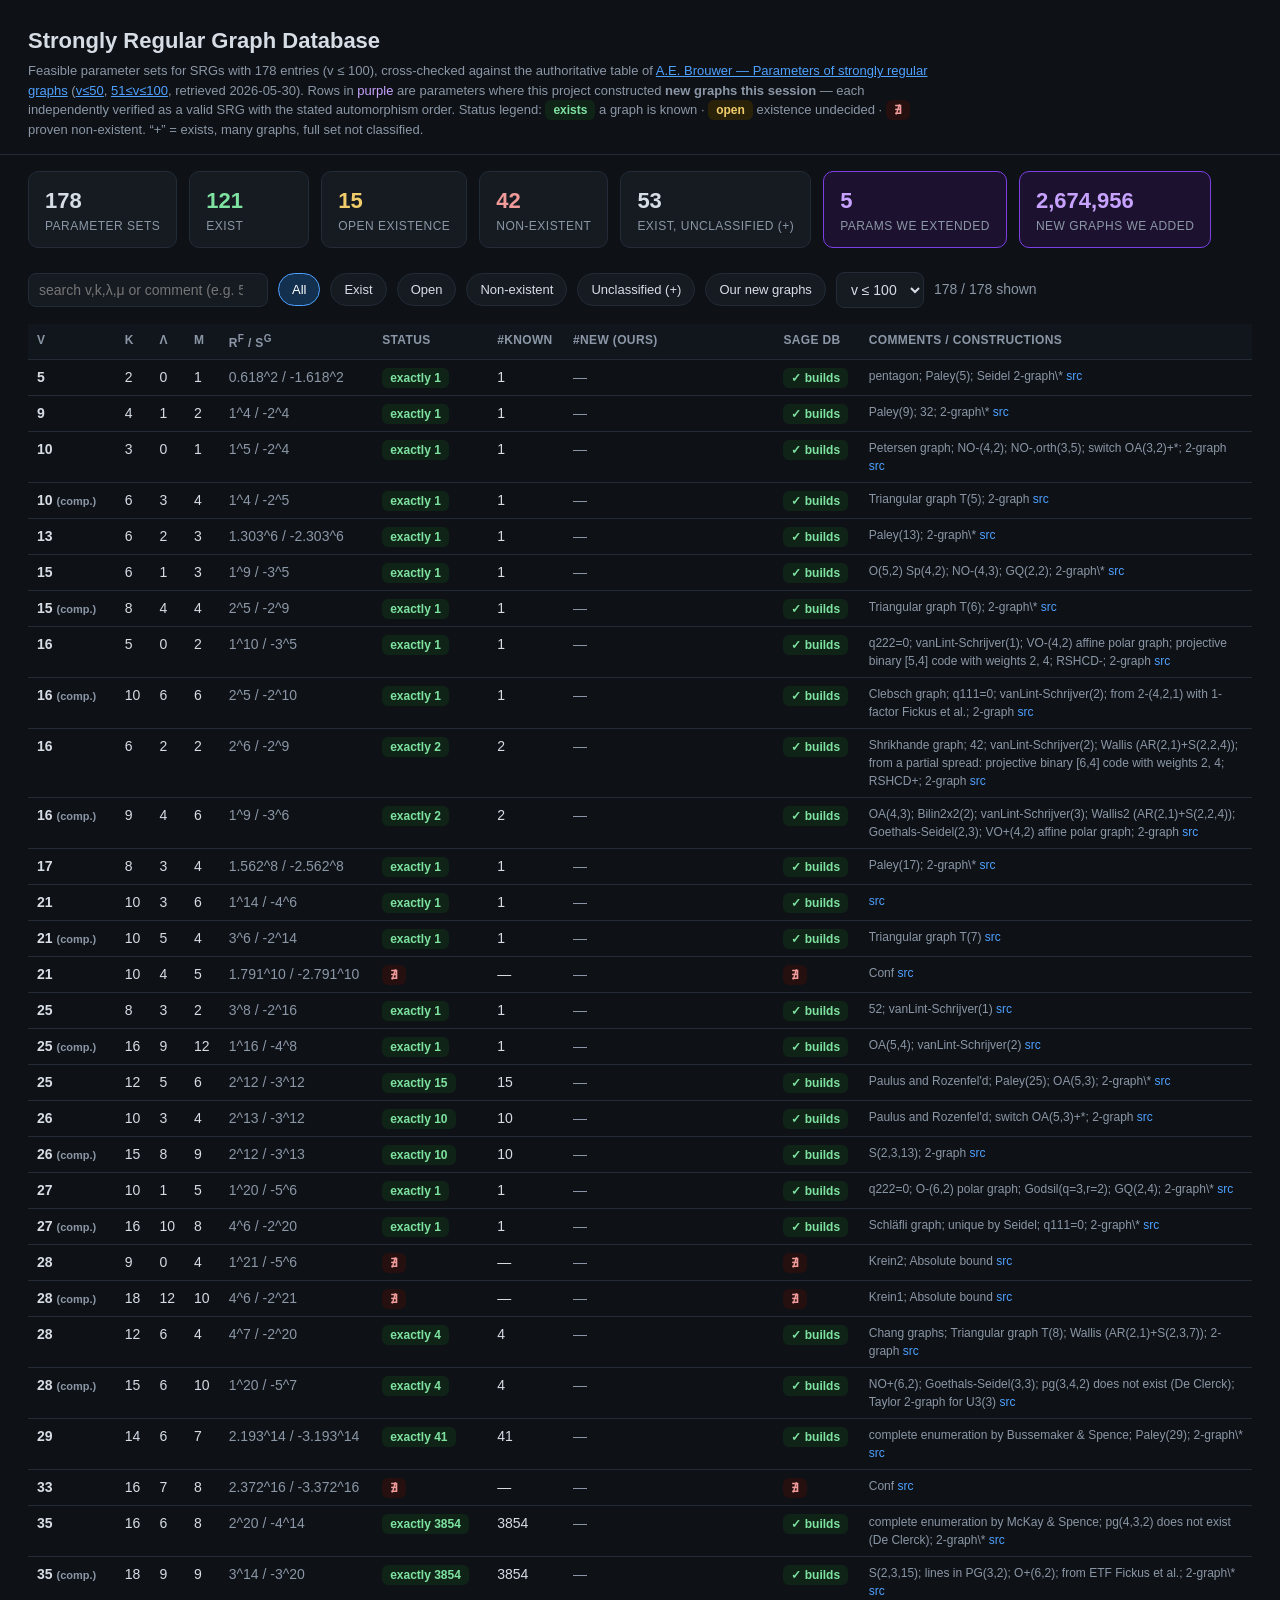
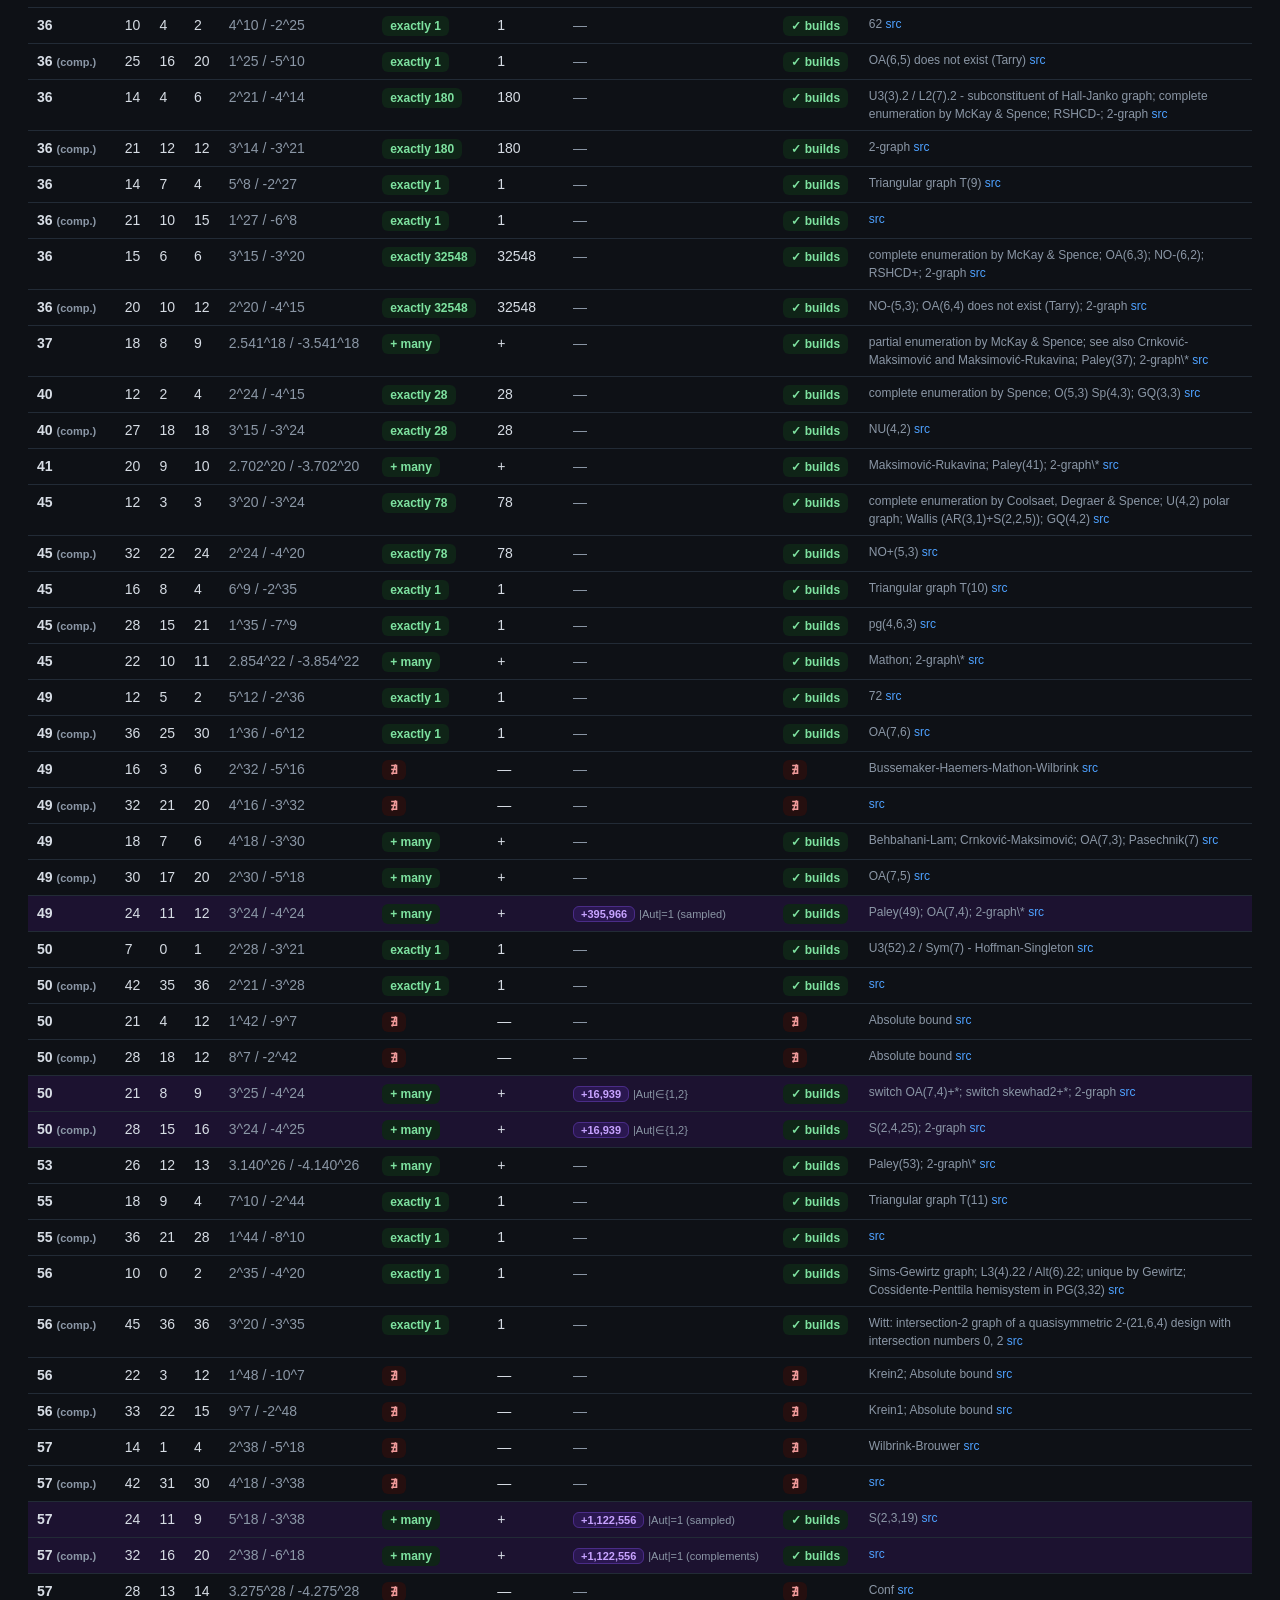
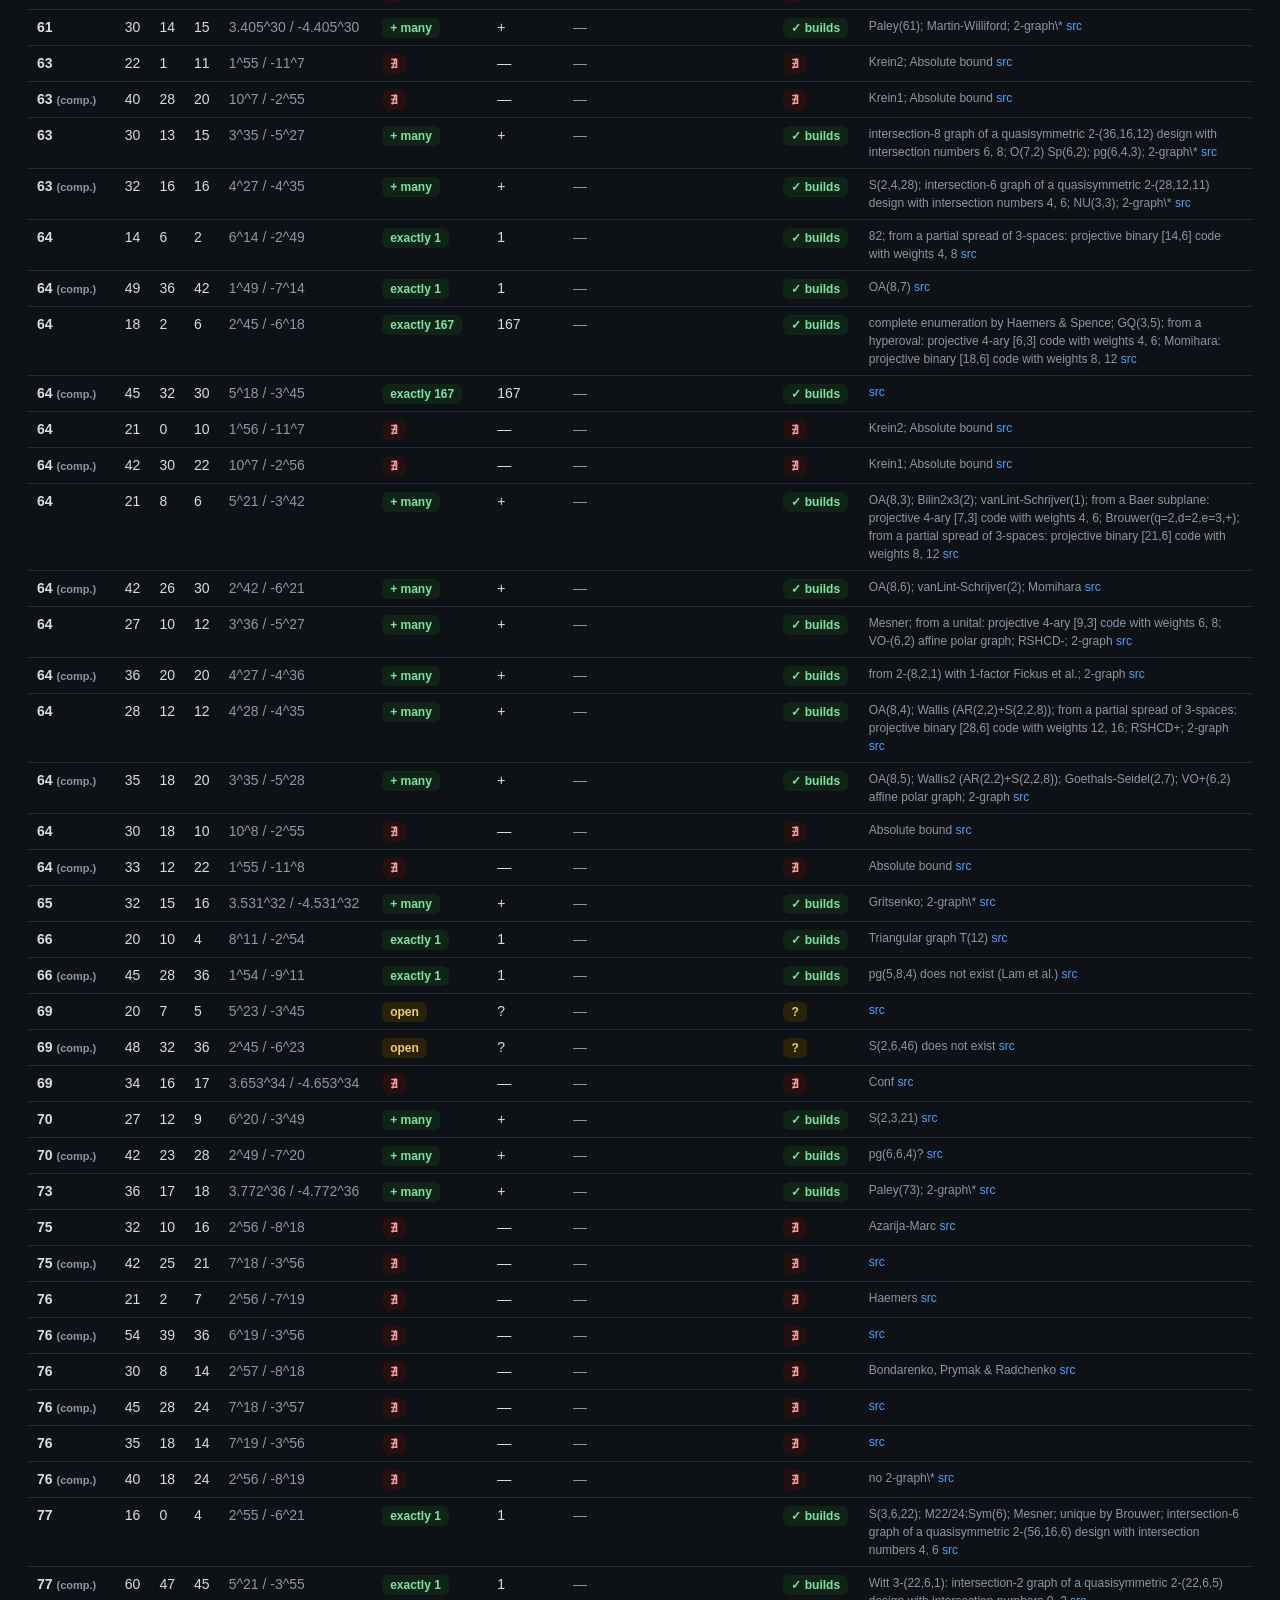
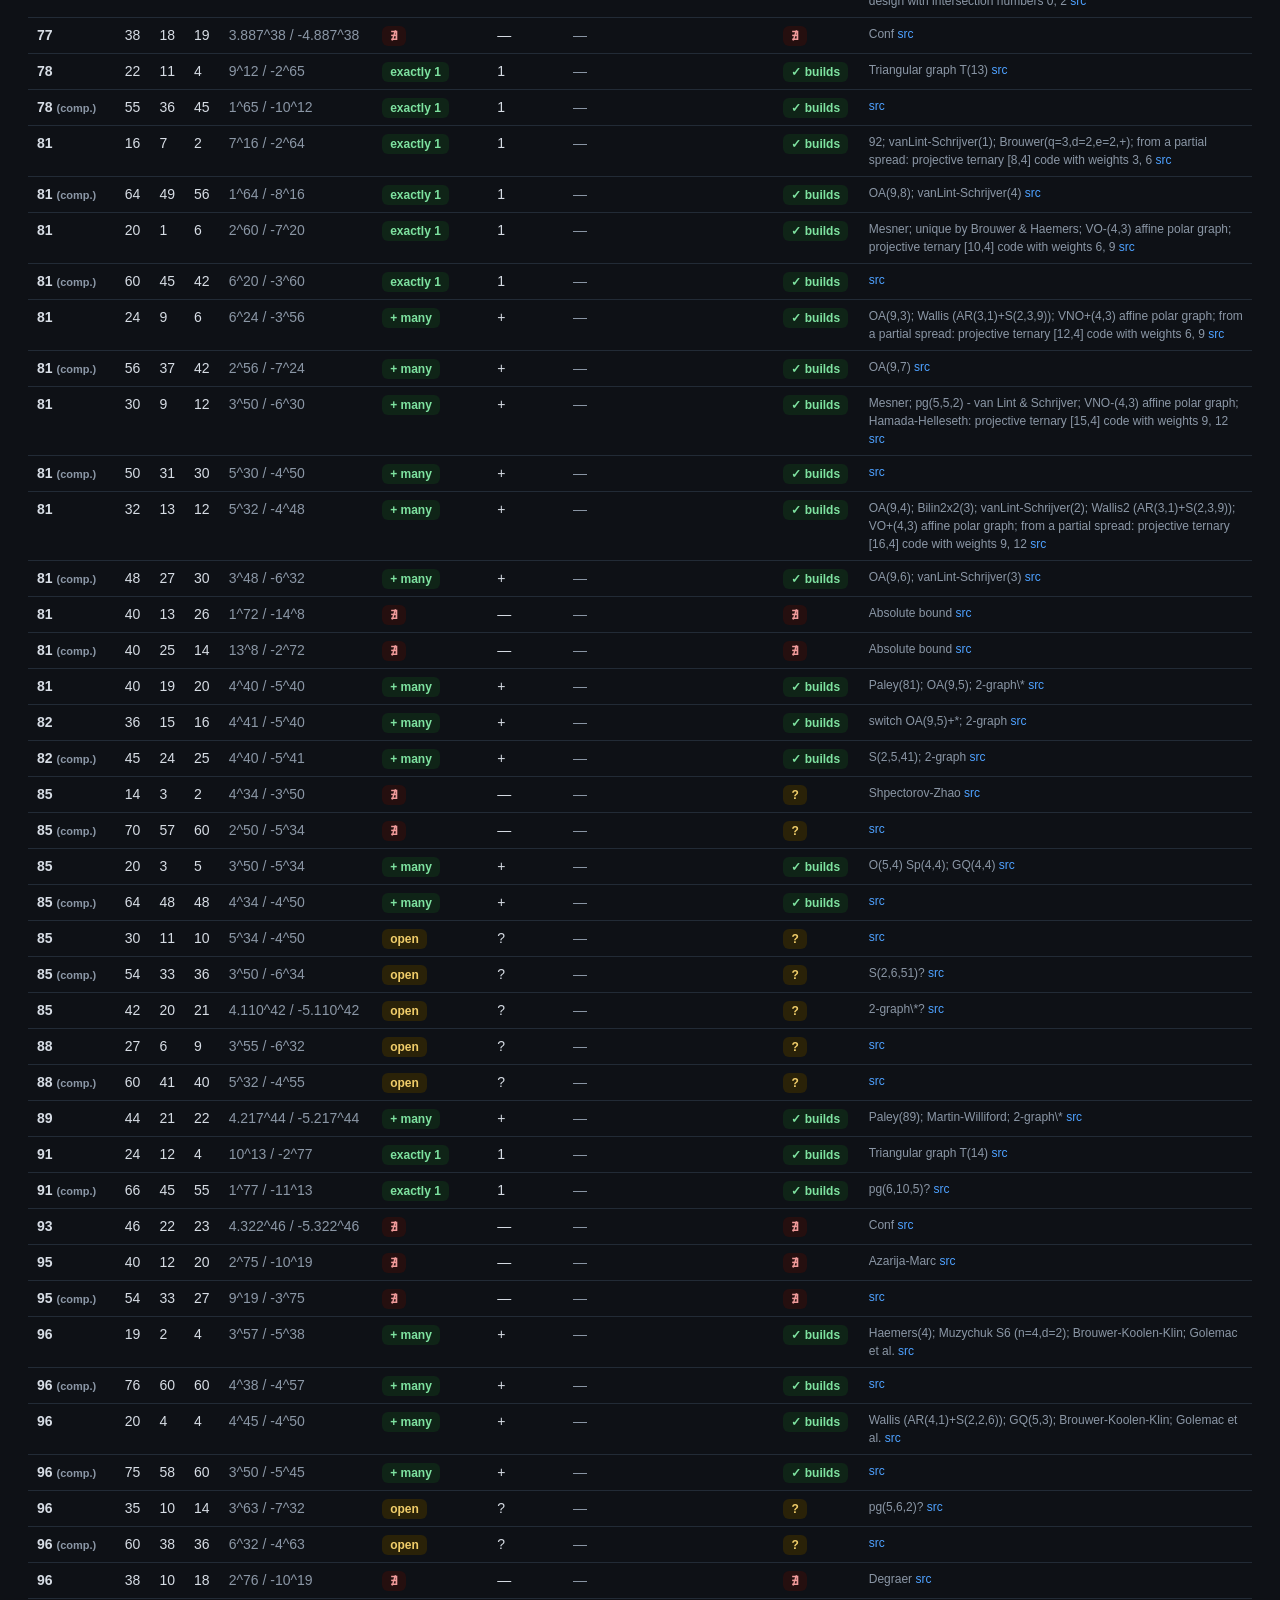
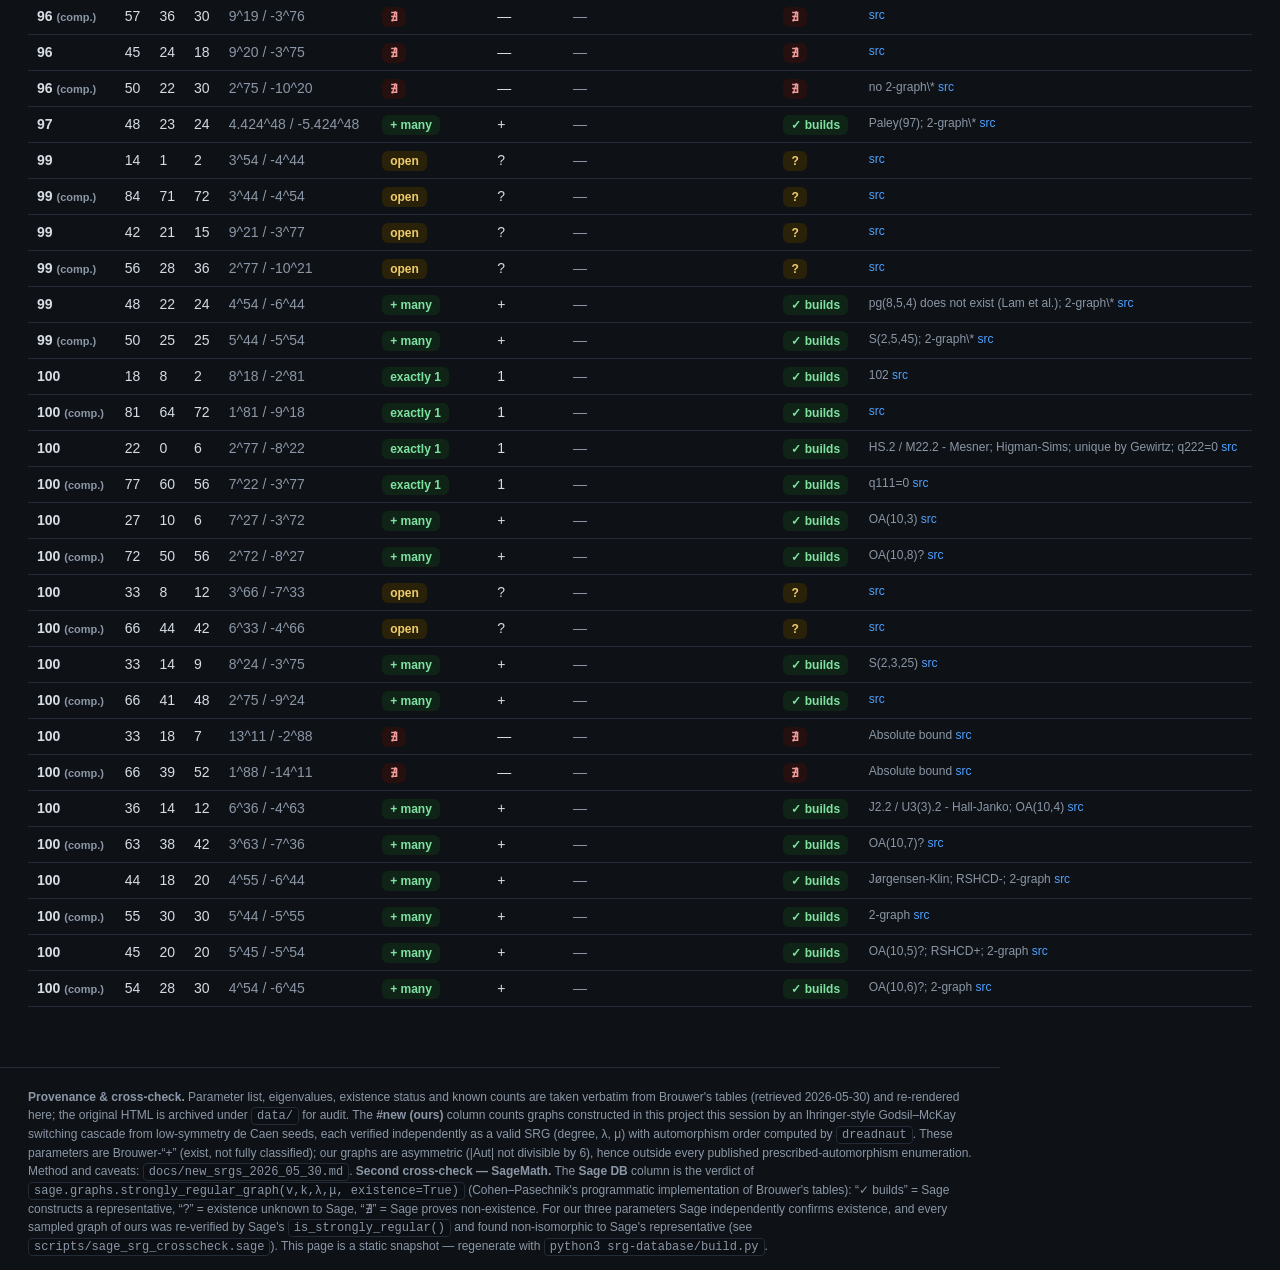
==== commit 7599d2d4: "Finalize for submission: 2,674,956 graphs across 5 parameters - Final counts: SRG(50,21,8,9)=16,939," ====
--- a/index.html
+++ b/index.html
@@ -73,7 +73,7 @@
 <div class="card"><div class="num" style="color:#f09a9a">42</div><div class="lab">Non-existent</div></div>
 <div class="card"><div class="num">53</div><div class="lab">Exist, unclassified (+)</div></div>
 <div class="card ours"><div class="num" style="color:#c7a3ff">5</div><div class="lab">Params we extended</div></div>
-<div class="card ours"><div class="num" style="color:#c7a3ff">831,995</div><div class="lab">New graphs we added</div></div>
+<div class="card ours"><div class="num" style="color:#c7a3ff">2,674,956</div><div class="lab">New graphs we added</div></div>
 </div>
 
 <div class="controls">
@@ -121,7 +121,7 @@
 </footer>
 
 <script>
-const DATA = [{"v":5,"k":2,"lam":0,"mu":1,"r":"0.618^2","s":"-1.618^2","status":"exists","count":1,"label":"exactly 1","comp":false,"comments":"pentagon; Paley(5); Seidel 2-graph\\*","page":"srgtab1-50.html","ours":0,"ours_aut":"","ours_file":"","sage":"True"},{"v":9,"k":4,"lam":1,"mu":2,"r":"1^4","s":"-2^4","status":"exists","count":1,"label":"exactly 1","comp":false,"comments":"Paley(9); 32; 2-graph\\*","page":"srgtab1-50.html","ours":0,"ours_aut":"","ours_file":"","sage":"True"},{"v":10,"k":3,"lam":0,"mu":1,"r":"1^5","s":"-2^4","status":"exists","count":1,"label":"exactly 1","comp":false,"comments":"Petersen graph; NO-(4,2); NO-,orth(3,5); switch OA(3,2)+*; 2-graph","page":"srgtab1-50.html","ours":0,"ours_aut":"","ours_file":"","sage":"True"},{"v":10,"k":6,"lam":3,"mu":4,"r":"1^4","s":"-2^5","status":"exists","count":1,"label":"exactly 1","comp":true,"comments":"Triangular graph T(5); 2-graph","page":"srgtab1-50.html","ours":0,"ours_aut":"","ours_file":"","sage":"True"},{"v":13,"k":6,"lam":2,"mu":3,"r":"1.303^6","s":"-2.303^6","status":"exists","count":1,"label":"exactly 1","comp":false,"comments":"Paley(13); 2-graph\\*","page":"srgtab1-50.html","ours":0,"ours_aut":"","ours_file":"","sage":"True"},{"v":15,"k":6,"lam":1,"mu":3,"r":"1^9","s":"-3^5","status":"exists","count":1,"label":"exactly 1","comp":false,"comments":"O(5,2) Sp(4,2); NO-(4,3); GQ(2,2); 2-graph\\*","page":"srgtab1-50.html","ours":0,"ours_aut":"","ours_file":"","sage":"True"},{"v":15,"k":8,"lam":4,"mu":4,"r":"2^5","s":"-2^9","status":"exists","count":1,"label":"exactly 1","comp":true,"comments":"Triangular graph T(6); 2-graph\\*","page":"srgtab1-50.html","ours":0,"ours_aut":"","ours_file":"","sage":"True"},{"v":16,"k":5,"lam":0,"mu":2,"r":"1^10","s":"-3^5","status":"exists","count":1,"label":"exactly 1","comp":false,"comments":"q222=0; vanLint-Schrijver(1); VO-(4,2) affine polar graph; projective binary [5,4] code with weights 2, 4; RSHCD-; 2-graph","page":"srgtab1-50.html","ours":0,"ours_aut":"","ours_file":"","sage":"True"},{"v":16,"k":10,"lam":6,"mu":6,"r":"2^5","s":"-2^10","status":"exists","count":1,"label":"exactly 1","comp":true,"comments":"Clebsch graph; q111=0; vanLint-Schrijver(2); from 2-(4,2,1) with 1-factor Fickus et al.; 2-graph","page":"srgtab1-50.html","ours":0,"ours_aut":"","ours_file":"","sage":"True"},{"v":16,"k":6,"lam":2,"mu":2,"r":"2^6","s":"-2^9","status":"exists","count":2,"label":"exactly 2","comp":false,"comments":"Shrikhande graph; 42; vanLint-Schrijver(2); Wallis (AR(2,1)+S(2,2,4)); from a partial spread: projective binary [6,4] code with weights 2, 4; RSHCD+; 2-graph","page":"srgtab1-50.html","ours":0,"ours_aut":"","ours_file":"","sage":"True"},{"v":16,"k":9,"lam":4,"mu":6,"r":"1^9","s":"-3^6","status":"exists","count":2,"label":"exactly 2","comp":true,"comments":"OA(4,3); Bilin2x2(2); vanLint-Schrijver(3); Wallis2 (AR(2,1)+S(2,2,4)); Goethals-Seidel(2,3); VO+(4,2) affine polar graph; 2-graph","page":"srgtab1-50.html","ours":0,"ours_aut":"","ours_file":"","sage":"True"},{"v":17,"k":8,"lam":3,"mu":4,"r":"1.562^8","s":"-2.562^8","status":"exists","count":1,"label":"exactly 1","comp":false,"comments":"Paley(17); 2-graph\\*","page":"srgtab1-50.html","ours":0,"ours_aut":"","ours_file":"","sage":"True"},{"v":21,"k":10,"lam":3,"mu":6,"r":"1^14","s":"-4^6","status":"exists","count":1,"label":"exactly 1","comp":false,"comments":"","page":"srgtab1-50.html","ours":0,"ours_aut":"","ours_file":"","sage":"True"},{"v":21,"k":10,"lam":5,"mu":4,"r":"3^6","s":"-2^14","status":"exists","count":1,"label":"exactly 1","comp":true,"comments":"Triangular graph T(7)","page":"srgtab1-50.html","ours":0,"ours_aut":"","ours_file":"","sage":"True"},{"v":21,"k":10,"lam":4,"mu":5,"r":"1.791^10","s":"-2.791^10","status":"none","count":0,"label":"\u2204","comp":false,"comments":"Conf","page":"srgtab1-50.html","ours":0,"ours_aut":"","ours_file":"","sage":"False"},{"v":25,"k":8,"lam":3,"mu":2,"r":"3^8","s":"-2^16","status":"exists","count":1,"label":"exactly 1","comp":false,"comments":"52; vanLint-Schrijver(1)","page":"srgtab1-50.html","ours":0,"ours_aut":"","ours_file":"","sage":"True"},{"v":25,"k":16,"lam":9,"mu":12,"r":"1^16","s":"-4^8","status":"exists","count":1,"label":"exactly 1","comp":true,"comments":"OA(5,4); vanLint-Schrijver(2)","page":"srgtab1-50.html","ours":0,"ours_aut":"","ours_file":"","sage":"True"},{"v":25,"k":12,"lam":5,"mu":6,"r":"2^12","s":"-3^12","status":"exists","count":15,"label":"exactly 15","comp":false,"comments":"Paulus and Rozenfel'd; Paley(25); OA(5,3); 2-graph\\*","page":"srgtab1-50.html","ours":0,"ours_aut":"","ours_file":"","sage":"True"},{"v":26,"k":10,"lam":3,"mu":4,"r":"2^13","s":"-3^12","status":"exists","count":10,"label":"exactly 10","comp":false,"comments":"Paulus and Rozenfel'd; switch OA(5,3)+*; 2-graph","page":"srgtab1-50.html","ours":0,"ours_aut":"","ours_file":"","sage":"True"},{"v":26,"k":15,"lam":8,"mu":9,"r":"2^12","s":"-3^13","status":"exists","count":10,"label":"exactly 10","comp":true,"comments":"S(2,3,13); 2-graph","page":"srgtab1-50.html","ours":0,"ours_aut":"","ours_file":"","sage":"True"},{"v":27,"k":10,"lam":1,"mu":5,"r":"1^20","s":"-5^6","status":"exists","count":1,"label":"exactly 1","comp":false,"comments":"q222=0; O-(6,2) polar graph; Godsil(q=3,r=2); GQ(2,4); 2-graph\\*","page":"srgtab1-50.html","ours":0,"ours_aut":"","ours_file":"","sage":"True"},{"v":27,"k":16,"lam":10,"mu":8,"r":"4^6","s":"-2^20","status":"exists","count":1,"label":"exactly 1","comp":true,"comments":"Schl\u00e4fli graph; unique by Seidel; q111=0; 2-graph\\*","page":"srgtab1-50.html","ours":0,"ours_aut":"","ours_file":"","sage":"True"},{"v":28,"k":9,"lam":0,"mu":4,"r":"1^21","s":"-5^6","status":"none","count":0,"label":"\u2204","comp":false,"comments":"Krein2; Absolute bound","page":"srgtab1-50.html","ours":0,"ours_aut":"","ours_file":"","sage":"False"},{"v":28,"k":18,"lam":12,"mu":10,"r":"4^6","s":"-2^21","status":"none","count":0,"label":"\u2204","comp":true,"comments":"Krein1; Absolute bound","page":"srgtab1-50.html","ours":0,"ours_aut":"","ours_file":"","sage":"False"},{"v":28,"k":12,"lam":6,"mu":4,"r":"4^7","s":"-2^20","status":"exists","count":4,"label":"exactly 4","comp":false,"comments":"Chang graphs; Triangular graph T(8); Wallis (AR(2,1)+S(2,3,7)); 2-graph","page":"srgtab1-50.html","ours":0,"ours_aut":"","ours_file":"","sage":"True"},{"v":28,"k":15,"lam":6,"mu":10,"r":"1^20","s":"-5^7","status":"exists","count":4,"label":"exactly 4","comp":true,"comments":"NO+(6,2); Goethals-Seidel(3,3); pg(3,4,2) does not exist (De Clerck); Taylor 2-graph for U3(3)","page":"srgtab1-50.html","ours":0,"ours_aut":"","ours_file":"","sage":"True"},{"v":29,"k":14,"lam":6,"mu":7,"r":"2.193^14","s":"-3.193^14","status":"exists","count":41,"label":"exactly 41","comp":false,"comments":"complete enumeration by Bussemaker & Spence; Paley(29); 2-graph\\*","page":"srgtab1-50.html","ours":0,"ours_aut":"","ours_file":"","sage":"True"},{"v":33,"k":16,"lam":7,"mu":8,"r":"2.372^16","s":"-3.372^16","status":"none","count":0,"label":"\u2204","comp":false,"comments":"Conf","page":"srgtab1-50.html","ours":0,"ours_aut":"","ours_file":"","sage":"False"},{"v":35,"k":16,"lam":6,"mu":8,"r":"2^20","s":"-4^14","status":"exists","count":3854,"label":"exactly 3854","comp":false,"comments":"complete enumeration by McKay & Spence; pg(4,3,2) does not exist (De Clerck); 2-graph\\*","page":"srgtab1-50.html","ours":0,"ours_aut":"","ours_file":"","sage":"True"},{"v":35,"k":18,"lam":9,"mu":9,"r":"3^14","s":"-3^20","status":"exists","count":3854,"label":"exactly 3854","comp":true,"comments":"S(2,3,15); lines in PG(3,2); O+(6,2); from ETF Fickus et al.; 2-graph\\*","page":"srgtab1-50.html","ours":0,"ours_aut":"","ours_file":"","sage":"True"},{"v":36,"k":10,"lam":4,"mu":2,"r":"4^10","s":"-2^25","status":"exists","count":1,"label":"exactly 1","comp":false,"comments":"62","page":"srgtab1-50.html","ours":0,"ours_aut":"","ours_file":"","sage":"True"},{"v":36,"k":25,"lam":16,"mu":20,"r":"1^25","s":"-5^10","status":"exists","count":1,"label":"exactly 1","comp":true,"comments":"OA(6,5) does not exist (Tarry)","page":"srgtab1-50.html","ours":0,"ours_aut":"","ours_file":"","sage":"True"},{"v":36,"k":14,"lam":4,"mu":6,"r":"2^21","s":"-4^14","status":"exists","count":180,"label":"exactly 180","comp":false,"comments":"U3(3).2 / L2(7).2 - subconstituent of Hall-Janko graph; complete enumeration by McKay & Spence; RSHCD-; 2-graph","page":"srgtab1-50.html","ours":0,"ours_aut":"","ours_file":"","sage":"True"},{"v":36,"k":21,"lam":12,"mu":12,"r":"3^14","s":"-3^21","status":"exists","count":180,"label":"exactly 180","comp":true,"comments":"2-graph","page":"srgtab1-50.html","ours":0,"ours_aut":"","ours_file":"","sage":"True"},{"v":36,"k":14,"lam":7,"mu":4,"r":"5^8","s":"-2^27","status":"exists","count":1,"label":"exactly 1","comp":false,"comments":"Triangular graph T(9)","page":"srgtab1-50.html","ours":0,"ours_aut":"","ours_file":"","sage":"True"},{"v":36,"k":21,"lam":10,"mu":15,"r":"1^27","s":"-6^8","status":"exists","count":1,"label":"exactly 1","comp":true,"comments":"","page":"srgtab1-50.html","ours":0,"ours_aut":"","ours_file":"","sage":"True"},{"v":36,"k":15,"lam":6,"mu":6,"r":"3^15","s":"-3^20","status":"exists","count":32548,"label":"exactly 32548","comp":false,"comments":"complete enumeration by McKay & Spence; OA(6,3); NO-(6,2); RSHCD+; 2-graph","page":"srgtab1-50.html","ours":0,"ours_aut":"","ours_file":"","sage":"True"},{"v":36,"k":20,"lam":10,"mu":12,"r":"2^20","s":"-4^15","status":"exists","count":32548,"label":"exactly 32548","comp":true,"comments":"NO-(5,3); OA(6,4) does not exist (Tarry); 2-graph","page":"srgtab1-50.html","ours":0,"ours_aut":"","ours_file":"","sage":"True"},{"v":37,"k":18,"lam":8,"mu":9,"r":"2.541^18","s":"-3.541^18","status":"exists","count":"+","label":"+ many","comp":false,"comments":"partial enumeration by McKay & Spence; see also Crnkovi\u0107-Maksimovi\u0107 and Maksimovi\u0107-Rukavina; Paley(37); 2-graph\\*","page":"srgtab1-50.html","ours":0,"ours_aut":"","ours_file":"","sage":"True"},{"v":40,"k":12,"lam":2,"mu":4,"r":"2^24","s":"-4^15","status":"exists","count":28,"label":"exactly 28","comp":false,"comments":"complete enumeration by Spence; \tO(5,3) Sp(4,3); GQ(3,3)","page":"srgtab1-50.html","ours":0,"ours_aut":"","ours_file":"","sage":"True"},{"v":40,"k":27,"lam":18,"mu":18,"r":"3^15","s":"-3^24","status":"exists","count":28,"label":"exactly 28","comp":true,"comments":"NU(4,2)","page":"srgtab1-50.html","ours":0,"ours_aut":"","ours_file":"","sage":"True"},{"v":41,"k":20,"lam":9,"mu":10,"r":"2.702^20","s":"-3.702^20","status":"exists","count":"+","label":"+ many","comp":false,"comments":"Maksimovi\u0107-Rukavina; Paley(41); 2-graph\\*","page":"srgtab1-50.html","ours":0,"ours_aut":"","ours_file":"","sage":"True"},{"v":45,"k":12,"lam":3,"mu":3,"r":"3^20","s":"-3^24","status":"exists","count":78,"label":"exactly 78","comp":false,"comments":"complete enumeration by Coolsaet, Degraer & Spence; U(4,2) polar graph; Wallis (AR(3,1)+S(2,2,5)); GQ(4,2)","page":"srgtab1-50.html","ours":0,"ours_aut":"","ours_file":"","sage":"True"},{"v":45,"k":32,"lam":22,"mu":24,"r":"2^24","s":"-4^20","status":"exists","count":78,"label":"exactly 78","comp":true,"comments":"NO+(5,3)","page":"srgtab1-50.html","ours":0,"ours_aut":"","ours_file":"","sage":"True"},{"v":45,"k":16,"lam":8,"mu":4,"r":"6^9","s":"-2^35","status":"exists","count":1,"label":"exactly 1","comp":false,"comments":"Triangular graph T(10)","page":"srgtab1-50.html","ours":0,"ours_aut":"","ours_file":"","sage":"True"},{"v":45,"k":28,"lam":15,"mu":21,"r":"1^35","s":"-7^9","status":"exists","count":1,"label":"exactly 1","comp":true,"comments":"pg(4,6,3)","page":"srgtab1-50.html","ours":0,"ours_aut":"","ours_file":"","sage":"True"},{"v":45,"k":22,"lam":10,"mu":11,"r":"2.854^22","s":"-3.854^22","status":"exists","count":"+","label":"+ many","comp":false,"comments":"Mathon; 2-graph\\*","page":"srgtab1-50.html","ours":0,"ours_aut":"","ours_file":"","sage":"True"},{"v":49,"k":12,"lam":5,"mu":2,"r":"5^12","s":"-2^36","status":"exists","count":1,"label":"exactly 1","comp":false,"comments":"72","page":"srgtab1-50.html","ours":0,"ours_aut":"","ours_file":"","sage":"True"},{"v":49,"k":36,"lam":25,"mu":30,"r":"1^36","s":"-6^12","status":"exists","count":1,"label":"exactly 1","comp":true,"comments":"OA(7,6)","page":"srgtab1-50.html","ours":0,"ours_aut":"","ours_file":"","sage":"True"},{"v":49,"k":16,"lam":3,"mu":6,"r":"2^32","s":"-5^16","status":"none","count":0,"label":"\u2204","comp":false,"comments":"Bussemaker-Haemers-Mathon-Wilbrink","page":"srgtab1-50.html","ours":0,"ours_aut":"","ours_file":"","sage":"False"},{"v":49,"k":32,"lam":21,"mu":20,"r":"4^16","s":"-3^32","status":"none","count":0,"label":"\u2204","comp":true,"comments":"","page":"srgtab1-50.html","ours":0,"ours_aut":"","ours_file":"","sage":"False"},{"v":49,"k":18,"lam":7,"mu":6,"r":"4^18","s":"-3^30","status":"exists","count":"+","label":"+ many","comp":false,"comments":"Behbahani-Lam; Crnkovi\u0107-Maksimovi\u0107; OA(7,3); Pasechnik(7)","page":"srgtab1-50.html","ours":0,"ours_aut":"","ours_file":"","sage":"True"},{"v":49,"k":30,"lam":17,"mu":20,"r":"2^30","s":"-5^18","status":"exists","count":"+","label":"+ many","comp":true,"comments":"OA(7,5)","page":"srgtab1-50.html","ours":0,"ours_aut":"","ours_file":"","sage":"True"},{"v":49,"k":24,"lam":11,"mu":12,"r":"3^24","s":"-4^24","status":"exists","count":"+","label":"+ many","comp":false,"comments":"Paley(49); OA(7,4); 2-graph\\*","page":"srgtab1-50.html","ours":379389,"ours_aut":"|Aut|=1 (sampled)","ours_file":"out/new_srg_49_24_11_12_all.g6","sage":"True"},{"v":50,"k":7,"lam":0,"mu":1,"r":"2^28","s":"-3^21","status":"exists","count":1,"label":"exactly 1","comp":false,"comments":"U3(52).2 / Sym(7) - Hoffman-Singleton","page":"srgtab1-50.html","ours":0,"ours_aut":"","ours_file":"","sage":"True"},{"v":50,"k":42,"lam":35,"mu":36,"r":"2^21","s":"-3^28","status":"exists","count":1,"label":"exactly 1","comp":true,"comments":"","page":"srgtab1-50.html","ours":0,"ours_aut":"","ours_file":"","sage":"True"},{"v":50,"k":21,"lam":4,"mu":12,"r":"1^42","s":"-9^7","status":"none","count":0,"label":"\u2204","comp":false,"comments":"Absolute bound","page":"srgtab1-50.html","ours":0,"ours_aut":"","ours_file":"","sage":"False"},{"v":50,"k":28,"lam":18,"mu":12,"r":"8^7","s":"-2^42","status":"none","count":0,"label":"\u2204","comp":true,"comments":"Absolute bound","page":"srgtab1-50.html","ours":0,"ours_aut":"","ours_file":"","sage":"False"},{"v":50,"k":21,"lam":8,"mu":9,"r":"3^25","s":"-4^24","status":"exists","count":"+","label":"+ many","comp":false,"comments":"switch OA(7,4)+*; switch skewhad2+*; 2-graph","page":"srgtab1-50.html","ours":16939,"ours_aut":"|Aut|\u2208{1,2}","ours_file":"out/new_srg_50_21_8_9_all.g6","sage":"True"},{"v":50,"k":28,"lam":15,"mu":16,"r":"3^24","s":"-4^25","status":"exists","count":"+","label":"+ many","comp":true,"comments":"S(2,4,25); 2-graph","page":"srgtab1-50.html","ours":16939,"ours_aut":"|Aut|\u2208{1,2}","ours_file":"out/new_srg_50_28_15_16_all.g6","sage":"True"},{"v":53,"k":26,"lam":12,"mu":13,"r":"3.140^26","s":"-4.140^26","status":"exists","count":"+","label":"+ many","comp":false,"comments":"Paley(53); 2-graph\\*","page":"srgtab51-100.html","ours":0,"ours_aut":"","ours_file":"","sage":"True"},{"v":55,"k":18,"lam":9,"mu":4,"r":"7^10","s":"-2^44","status":"exists","count":1,"label":"exactly 1","comp":false,"comments":"Triangular graph T(11)","page":"srgtab51-100.html","ours":0,"ours_aut":"","ours_file":"","sage":"True"},{"v":55,"k":36,"lam":21,"mu":28,"r":"1^44","s":"-8^10","status":"exists","count":1,"label":"exactly 1","comp":true,"comments":"","page":"srgtab51-100.html","ours":0,"ours_aut":"","ours_file":"","sage":"True"},{"v":56,"k":10,"lam":0,"mu":2,"r":"2^35","s":"-4^20","status":"exists","count":1,"label":"exactly 1","comp":false,"comments":"Sims-Gewirtz graph; L3(4).22 / Alt(6).22; unique by Gewirtz; Cossidente-Penttila hemisystem in PG(3,32)","page":"srgtab51-100.html","ours":0,"ours_aut":"","ours_file":"","sage":"True"},{"v":56,"k":45,"lam":36,"mu":36,"r":"3^20","s":"-3^35","status":"exists","count":1,"label":"exactly 1","comp":true,"comments":"Witt: intersection-2 graph of a quasisymmetric 2-(21,6,4) design with intersection numbers 0, 2","page":"srgtab51-100.html","ours":0,"ours_aut":"","ours_file":"","sage":"True"},{"v":56,"k":22,"lam":3,"mu":12,"r":"1^48","s":"-10^7","status":"none","count":0,"label":"\u2204","comp":false,"comments":"Krein2; Absolute bound","page":"srgtab51-100.html","ours":0,"ours_aut":"","ours_file":"","sage":"False"},{"v":56,"k":33,"lam":22,"mu":15,"r":"9^7","s":"-2^48","status":"none","count":0,"label":"\u2204","comp":true,"comments":"Krein1; Absolute bound","page":"srgtab51-100.html","ours":0,"ours_aut":"","ours_file":"","sage":"False"},{"v":57,"k":14,"lam":1,"mu":4,"r":"2^38","s":"-5^18","status":"none","count":0,"label":"\u2204","comp":false,"comments":"Wilbrink-Brouwer","page":"srgtab51-100.html","ours":0,"ours_aut":"","ours_file":"","sage":"False"},{"v":57,"k":42,"lam":31,"mu":30,"r":"4^18","s":"-3^38","status":"none","count":0,"label":"\u2204","comp":true,"comments":"","page":"srgtab51-100.html","ours":0,"ours_aut":"","ours_file":"","sage":"False"},{"v":57,"k":24,"lam":11,"mu":9,"r":"5^18","s":"-3^38","status":"exists","count":"+","label":"+ many","comp":false,"comments":"S(2,3,19)","page":"srgtab51-100.html","ours":209364,"ours_aut":"|Aut|=1 (sampled)","ours_file":"out/new_srg_57_24_11_9_all.g6","sage":"True"},{"v":57,"k":32,"lam":16,"mu":20,"r":"2^38","s":"-6^18","status":"exists","count":"+","label":"+ many","comp":true,"comments":"","page":"srgtab51-100.html","ours":209364,"ours_aut":"|Aut|=1 (complements)","ours_file":"out/new_srg_57_32_16_20_all.g6","sage":"True"},{"v":57,"k":28,"lam":13,"mu":14,"r":"3.275^28","s":"-4.275^28","status":"none","count":0,"label":"\u2204","comp":false,"comments":"Conf","page":"srgtab51-100.html","ours":0,"ours_aut":"","ours_file":"","sage":"False"},{"v":61,"k":30,"lam":14,"mu":15,"r":"3.405^30","s":"-4.405^30","status":"exists","count":"+","label":"+ many","comp":false,"comments":"Paley(61); Martin-Williford; 2-graph\\*","page":"srgtab51-100.html","ours":0,"ours_aut":"","ours_file":"","sage":"True"},{"v":63,"k":22,"lam":1,"mu":11,"r":"1^55","s":"-11^7","status":"none","count":0,"label":"\u2204","comp":false,"comments":"Krein2; Absolute bound","page":"srgtab51-100.html","ours":0,"ours_aut":"","ours_file":"","sage":"False"},{"v":63,"k":40,"lam":28,"mu":20,"r":"10^7","s":"-2^55","status":"none","count":0,"label":"\u2204","comp":true,"comments":"Krein1; Absolute bound","page":"srgtab51-100.html","ours":0,"ours_aut":"","ours_file":"","sage":"False"},{"v":63,"k":30,"lam":13,"mu":15,"r":"3^35","s":"-5^27","status":"exists","count":"+","label":"+ many","comp":false,"comments":"intersection-8 graph of a quasisymmetric 2-(36,16,12) design with intersection numbers 6, 8; \tO(7,2) Sp(6,2); pg(6,4,3); 2-graph\\*","page":"srgtab51-100.html","ours":0,"ours_aut":"","ours_file":"","sage":"True"},{"v":63,"k":32,"lam":16,"mu":16,"r":"4^27","s":"-4^35","status":"exists","count":"+","label":"+ many","comp":true,"comments":"S(2,4,28); intersection-6 graph of a quasisymmetric 2-(28,12,11) design with intersection numbers 4, 6; NU(3,3); 2-graph\\*","page":"srgtab51-100.html","ours":0,"ours_aut":"","ours_file":"","sage":"True"},{"v":64,"k":14,"lam":6,"mu":2,"r":"6^14","s":"-2^49","status":"exists","count":1,"label":"exactly 1","comp":false,"comments":"82; from a partial spread of 3-spaces: projective binary [14,6] code with weights 4, 8","page":"srgtab51-100.html","ours":0,"ours_aut":"","ours_file":"","sage":"True"},{"v":64,"k":49,"lam":36,"mu":42,"r":"1^49","s":"-7^14","status":"exists","count":1,"label":"exactly 1","comp":true,"comments":"OA(8,7)","page":"srgtab51-100.html","ours":0,"ours_aut":"","ours_file":"","sage":"True"},{"v":64,"k":18,"lam":2,"mu":6,"r":"2^45","s":"-6^18","status":"exists","count":167,"label":"exactly 167","comp":false,"comments":"complete enumeration by Haemers & Spence; GQ(3,5); from a hyperoval: projective 4-ary [6,3] code with weights 4, 6; Momihara: projective binary [18,6] code with weights 8, 12","page":"srgtab51-100.html","ours":0,"ours_aut":"","ours_file":"","sage":"True"},{"v":64,"k":45,"lam":32,"mu":30,"r":"5^18","s":"-3^45","status":"exists","count":167,"label":"exactly 167","comp":true,"comments":"","page":"srgtab51-100.html","ours":0,"ours_aut":"","ours_file":"","sage":"True"},{"v":64,"k":21,"lam":0,"mu":10,"r":"1^56","s":"-11^7","status":"none","count":0,"label":"\u2204","comp":false,"comments":"Krein2; Absolute bound","page":"srgtab51-100.html","ours":0,"ours_aut":"","ours_file":"","sage":"False"},{"v":64,"k":42,"lam":30,"mu":22,"r":"10^7","s":"-2^56","status":"none","count":0,"label":"\u2204","comp":true,"comments":"Krein1; Absolute bound","page":"srgtab51-100.html","ours":0,"ours_aut":"","ours_file":"","sage":"False"},{"v":64,"k":21,"lam":8,"mu":6,"r":"5^21","s":"-3^42","status":"exists","count":"+","label":"+ many","comp":false,"comments":"OA(8,3); Bilin2x3(2); vanLint-Schrijver(1); from a  Baer subplane: projective 4-ary [7,3] code with weights 4, 6; Brouwer(q=2,d=2,e=3,+); from a partial spread of 3-spaces: projective binary [21,6] code with weights 8, 12","page":"srgtab51-100.html","ours":0,"ours_aut":"","ours_file":"","sage":"True"},{"v":64,"k":42,"lam":26,"mu":30,"r":"2^42","s":"-6^21","status":"exists","count":"+","label":"+ many","comp":true,"comments":"OA(8,6); vanLint-Schrijver(2); Momihara","page":"srgtab51-100.html","ours":0,"ours_aut":"","ours_file":"","sage":"True"},{"v":64,"k":27,"lam":10,"mu":12,"r":"3^36","s":"-5^27","status":"exists","count":"+","label":"+ many","comp":false,"comments":"Mesner; from a unital: projective 4-ary [9,3] code with weights 6, 8; VO-(6,2) affine polar graph; RSHCD-; 2-graph","page":"srgtab51-100.html","ours":0,"ours_aut":"","ours_file":"","sage":"True"},{"v":64,"k":36,"lam":20,"mu":20,"r":"4^27","s":"-4^36","status":"exists","count":"+","label":"+ many","comp":true,"comments":"from 2-(8,2,1) with 1-factor Fickus et al.; 2-graph","page":"srgtab51-100.html","ours":0,"ours_aut":"","ours_file":"","sage":"True"},{"v":64,"k":28,"lam":12,"mu":12,"r":"4^28","s":"-4^35","status":"exists","count":"+","label":"+ many","comp":false,"comments":"OA(8,4); Wallis (AR(2,2)+S(2,2,8)); from a partial spread of 3-spaces: projective binary [28,6] code with weights 12, 16; RSHCD+; 2-graph","page":"srgtab51-100.html","ours":0,"ours_aut":"","ours_file":"","sage":"True"},{"v":64,"k":35,"lam":18,"mu":20,"r":"3^35","s":"-5^28","status":"exists","count":"+","label":"+ many","comp":true,"comments":"OA(8,5); Wallis2 (AR(2,2)+S(2,2,8)); Goethals-Seidel(2,7); VO+(6,2) affine polar graph; 2-graph","page":"srgtab51-100.html","ours":0,"ours_aut":"","ours_file":"","sage":"True"},{"v":64,"k":30,"lam":18,"mu":10,"r":"10^8","s":"-2^55","status":"none","count":0,"label":"\u2204","comp":false,"comments":"Absolute bound","page":"srgtab51-100.html","ours":0,"ours_aut":"","ours_file":"","sage":"False"},{"v":64,"k":33,"lam":12,"mu":22,"r":"1^55","s":"-11^8","status":"none","count":0,"label":"\u2204","comp":true,"comments":"Absolute bound","page":"srgtab51-100.html","ours":0,"ours_aut":"","ours_file":"","sage":"False"},{"v":65,"k":32,"lam":15,"mu":16,"r":"3.531^32","s":"-4.531^32","status":"exists","count":"+","label":"+ many","comp":false,"comments":"Gritsenko; 2-graph\\*","page":"srgtab51-100.html","ours":0,"ours_aut":"","ours_file":"","sage":"True"},{"v":66,"k":20,"lam":10,"mu":4,"r":"8^11","s":"-2^54","status":"exists","count":1,"label":"exactly 1","comp":false,"comments":"Triangular graph T(12)","page":"srgtab51-100.html","ours":0,"ours_aut":"","ours_file":"","sage":"True"},{"v":66,"k":45,"lam":28,"mu":36,"r":"1^54","s":"-9^11","status":"exists","count":1,"label":"exactly 1","comp":true,"comments":"pg(5,8,4) does not exist (Lam et al.)","page":"srgtab51-100.html","ours":0,"ours_aut":"","ours_file":"","sage":"True"},{"v":69,"k":20,"lam":7,"mu":5,"r":"5^23","s":"-3^45","status":"open","count":null,"label":"open","comp":false,"comments":"","page":"srgtab51-100.html","ours":0,"ours_aut":"","ours_file":"","sage":"Unknown"},{"v":69,"k":48,"lam":32,"mu":36,"r":"2^45","s":"-6^23","status":"open","count":null,"label":"open","comp":true,"comments":"S(2,6,46) does not exist","page":"srgtab51-100.html","ours":0,"ours_aut":"","ours_file":"","sage":"Unknown"},{"v":69,"k":34,"lam":16,"mu":17,"r":"3.653^34","s":"-4.653^34","status":"none","count":0,"label":"\u2204","comp":false,"comments":"Conf","page":"srgtab51-100.html","ours":0,"ours_aut":"","ours_file":"","sage":"False"},{"v":70,"k":27,"lam":12,"mu":9,"r":"6^20","s":"-3^49","status":"exists","count":"+","label":"+ many","comp":false,"comments":"S(2,3,21)","page":"srgtab51-100.html","ours":0,"ours_aut":"","ours_file":"","sage":"True"},{"v":70,"k":42,"lam":23,"mu":28,"r":"2^49","s":"-7^20","status":"exists","count":"+","label":"+ many","comp":true,"comments":"pg(6,6,4)?","page":"srgtab51-100.html","ours":0,"ours_aut":"","ours_file":"","sage":"True"},{"v":73,"k":36,"lam":17,"mu":18,"r":"3.772^36","s":"-4.772^36","status":"exists","count":"+","label":"+ many","comp":false,"comments":"Paley(73); 2-graph\\*","page":"srgtab51-100.html","ours":0,"ours_aut":"","ours_file":"","sage":"True"},{"v":75,"k":32,"lam":10,"mu":16,"r":"2^56","s":"-8^18","status":"none","count":0,"label":"\u2204","comp":false,"comments":"Azarija-Marc","page":"srgtab51-100.html","ours":0,"ours_aut":"","ours_file":"","sage":"False"},{"v":75,"k":42,"lam":25,"mu":21,"r":"7^18","s":"-3^56","status":"none","count":0,"label":"\u2204","comp":true,"comments":"","page":"srgtab51-100.html","ours":0,"ours_aut":"","ours_file":"","sage":"False"},{"v":76,"k":21,"lam":2,"mu":7,"r":"2^56","s":"-7^19","status":"none","count":0,"label":"\u2204","comp":false,"comments":"Haemers","page":"srgtab51-100.html","ours":0,"ours_aut":"","ours_file":"","sage":"False"},{"v":76,"k":54,"lam":39,"mu":36,"r":"6^19","s":"-3^56","status":"none","count":0,"label":"\u2204","comp":true,"comments":"","page":"srgtab51-100.html","ours":0,"ours_aut":"","ours_file":"","sage":"False"},{"v":76,"k":30,"lam":8,"mu":14,"r":"2^57","s":"-8^18","status":"none","count":0,"label":"\u2204","comp":false,"comments":"Bondarenko, Prymak & Radchenko","page":"srgtab51-100.html","ours":0,"ours_aut":"","ours_file":"","sage":"False"},{"v":76,"k":45,"lam":28,"mu":24,"r":"7^18","s":"-3^57","status":"none","count":0,"label":"\u2204","comp":true,"comments":"","page":"srgtab51-100.html","ours":0,"ours_aut":"","ours_file":"","sage":"False"},{"v":76,"k":35,"lam":18,"mu":14,"r":"7^19","s":"-3^56","status":"none","count":0,"label":"\u2204","comp":false,"comments":"","page":"srgtab51-100.html","ours":0,"ours_aut":"","ours_file":"","sage":"False"},{"v":76,"k":40,"lam":18,"mu":24,"r":"2^56","s":"-8^19","status":"none","count":0,"label":"\u2204","comp":true,"comments":"no 2-graph\\*","page":"srgtab51-100.html","ours":0,"ours_aut":"","ours_file":"","sage":"False"},{"v":77,"k":16,"lam":0,"mu":4,"r":"2^55","s":"-6^21","status":"exists","count":1,"label":"exactly 1","comp":false,"comments":"S(3,6,22); M22/24:Sym(6); Mesner; unique by Brouwer; intersection-6 graph of a quasisymmetric 2-(56,16,6) design with intersection numbers 4, 6","page":"srgtab51-100.html","ours":0,"ours_aut":"","ours_file":"","sage":"True"},{"v":77,"k":60,"lam":47,"mu":45,"r":"5^21","s":"-3^55","status":"exists","count":1,"label":"exactly 1","comp":true,"comments":"Witt 3-(22,6,1): intersection-2 graph of a quasisymmetric 2-(22,6,5) design with intersection numbers 0, 2","page":"srgtab51-100.html","ours":0,"ours_aut":"","ours_file":"","sage":"True"},{"v":77,"k":38,"lam":18,"mu":19,"r":"3.887^38","s":"-4.887^38","status":"none","count":0,"label":"\u2204","comp":false,"comments":"Conf","page":"srgtab51-100.html","ours":0,"ours_aut":"","ours_file":"","sage":"False"},{"v":78,"k":22,"lam":11,"mu":4,"r":"9^12","s":"-2^65","status":"exists","count":1,"label":"exactly 1","comp":false,"comments":"Triangular graph T(13)","page":"srgtab51-100.html","ours":0,"ours_aut":"","ours_file":"","sage":"True"},{"v":78,"k":55,"lam":36,"mu":45,"r":"1^65","s":"-10^12","status":"exists","count":1,"label":"exactly 1","comp":true,"comments":"","page":"srgtab51-100.html","ours":0,"ours_aut":"","ours_file":"","sage":"True"},{"v":81,"k":16,"lam":7,"mu":2,"r":"7^16","s":"-2^64","status":"exists","count":1,"label":"exactly 1","comp":false,"comments":"92; vanLint-Schrijver(1); Brouwer(q=3,d=2,e=2,+); from a partial spread: projective ternary [8,4] code with weights 3, 6","page":"srgtab51-100.html","ours":0,"ours_aut":"","ours_file":"","sage":"True"},{"v":81,"k":64,"lam":49,"mu":56,"r":"1^64","s":"-8^16","status":"exists","count":1,"label":"exactly 1","comp":true,"comments":"OA(9,8); vanLint-Schrijver(4)","page":"srgtab51-100.html","ours":0,"ours_aut":"","ours_file":"","sage":"True"},{"v":81,"k":20,"lam":1,"mu":6,"r":"2^60","s":"-7^20","status":"exists","count":1,"label":"exactly 1","comp":false,"comments":"Mesner; unique by Brouwer & Haemers; VO-(4,3) affine polar graph; projective ternary [10,4] code with weights 6, 9","page":"srgtab51-100.html","ours":0,"ours_aut":"","ours_file":"","sage":"True"},{"v":81,"k":60,"lam":45,"mu":42,"r":"6^20","s":"-3^60","status":"exists","count":1,"label":"exactly 1","comp":true,"comments":"","page":"srgtab51-100.html","ours":0,"ours_aut":"","ours_file":"","sage":"True"},{"v":81,"k":24,"lam":9,"mu":6,"r":"6^24","s":"-3^56","status":"exists","count":"+","label":"+ many","comp":false,"comments":"OA(9,3); Wallis (AR(3,1)+S(2,3,9)); VNO+(4,3) affine polar graph; from a partial spread: projective ternary [12,4] code with weights 6, 9","page":"srgtab51-100.html","ours":0,"ours_aut":"","ours_file":"","sage":"True"},{"v":81,"k":56,"lam":37,"mu":42,"r":"2^56","s":"-7^24","status":"exists","count":"+","label":"+ many","comp":true,"comments":"OA(9,7)","page":"srgtab51-100.html","ours":0,"ours_aut":"","ours_file":"","sage":"True"},{"v":81,"k":30,"lam":9,"mu":12,"r":"3^50","s":"-6^30","status":"exists","count":"+","label":"+ many","comp":false,"comments":"Mesner; pg(5,5,2) - van Lint & Schrijver; VNO-(4,3) affine polar graph; Hamada-Helleseth: projective ternary [15,4] code with weights 9, 12","page":"srgtab51-100.html","ours":0,"ours_aut":"","ours_file":"","sage":"True"},{"v":81,"k":50,"lam":31,"mu":30,"r":"5^30","s":"-4^50","status":"exists","count":"+","label":"+ many","comp":true,"comments":"","page":"srgtab51-100.html","ours":0,"ours_aut":"","ours_file":"","sage":"True"},{"v":81,"k":32,"lam":13,"mu":12,"r":"5^32","s":"-4^48","status":"exists","count":"+","label":"+ many","comp":false,"comments":"OA(9,4); Bilin2x2(3); vanLint-Schrijver(2); Wallis2 (AR(3,1)+S(2,3,9)); VO+(4,3) affine polar graph; from a partial spread: projective ternary [16,4] code with weights 9, 12","page":"srgtab51-100.html","ours":0,"ours_aut":"","ours_file":"","sage":"True"},{"v":81,"k":48,"lam":27,"mu":30,"r":"3^48","s":"-6^32","status":"exists","count":"+","label":"+ many","comp":true,"comments":"OA(9,6); vanLint-Schrijver(3)","page":"srgtab51-100.html","ours":0,"ours_aut":"","ours_file":"","sage":"True"},{"v":81,"k":40,"lam":13,"mu":26,"r":"1^72","s":"-14^8","status":"none","count":0,"label":"\u2204","comp":false,"comments":"Absolute bound","page":"srgtab51-100.html","ours":0,"ours_aut":"","ours_file":"","sage":"False"},{"v":81,"k":40,"lam":25,"mu":14,"r":"13^8","s":"-2^72","status":"none","count":0,"label":"\u2204","comp":true,"comments":"Absolute bound","page":"srgtab51-100.html","ours":0,"ours_aut":"","ours_file":"","sage":"False"},{"v":81,"k":40,"lam":19,"mu":20,"r":"4^40","s":"-5^40","status":"exists","count":"+","label":"+ many","comp":false,"comments":"Paley(81); OA(9,5); 2-graph\\*","page":"srgtab51-100.html","ours":0,"ours_aut":"","ours_file":"","sage":"True"},{"v":82,"k":36,"lam":15,"mu":16,"r":"4^41","s":"-5^40","status":"exists","count":"+","label":"+ many","comp":false,"comments":"switch OA(9,5)+*; 2-graph","page":"srgtab51-100.html","ours":0,"ours_aut":"","ours_file":"","sage":"True"},{"v":82,"k":45,"lam":24,"mu":25,"r":"4^40","s":"-5^41","status":"exists","count":"+","label":"+ many","comp":true,"comments":"S(2,5,41); 2-graph","page":"srgtab51-100.html","ours":0,"ours_aut":"","ours_file":"","sage":"True"},{"v":85,"k":14,"lam":3,"mu":2,"r":"4^34","s":"-3^50","status":"none","count":0,"label":"\u2204","comp":false,"comments":"Shpectorov-Zhao","page":"srgtab51-100.html","ours":0,"ours_aut":"","ours_file":"","sage":"Unknown"},{"v":85,"k":70,"lam":57,"mu":60,"r":"2^50","s":"-5^34","status":"none","count":0,"label":"\u2204","comp":true,"comments":"","page":"srgtab51-100.html","ours":0,"ours_aut":"","ours_file":"","sage":"Unknown"},{"v":85,"k":20,"lam":3,"mu":5,"r":"3^50","s":"-5^34","status":"exists","count":"+","label":"+ many","comp":false,"comments":"O(5,4) Sp(4,4); GQ(4,4)","page":"srgtab51-100.html","ours":0,"ours_aut":"","ours_file":"","sage":"True"},{"v":85,"k":64,"lam":48,"mu":48,"r":"4^34","s":"-4^50","status":"exists","count":"+","label":"+ many","comp":true,"comments":"","page":"srgtab51-100.html","ours":0,"ours_aut":"","ours_file":"","sage":"True"},{"v":85,"k":30,"lam":11,"mu":10,"r":"5^34","s":"-4^50","status":"open","count":null,"label":"open","comp":false,"comments":"","page":"srgtab51-100.html","ours":0,"ours_aut":"","ours_file":"","sage":"Unknown"},{"v":85,"k":54,"lam":33,"mu":36,"r":"3^50","s":"-6^34","status":"open","count":null,"label":"open","comp":true,"comments":"S(2,6,51)?","page":"srgtab51-100.html","ours":0,"ours_aut":"","ours_file":"","sage":"Unknown"},{"v":85,"k":42,"lam":20,"mu":21,"r":"4.110^42","s":"-5.110^42","status":"open","count":null,"label":"open","comp":false,"comments":"2-graph\\*?","page":"srgtab51-100.html","ours":0,"ours_aut":"","ours_file":"","sage":"Unknown"},{"v":88,"k":27,"lam":6,"mu":9,"r":"3^55","s":"-6^32","status":"open","count":null,"label":"open","comp":false,"comments":"","page":"srgtab51-100.html","ours":0,"ours_aut":"","ours_file":"","sage":"Unknown"},{"v":88,"k":60,"lam":41,"mu":40,"r":"5^32","s":"-4^55","status":"open","count":null,"label":"open","comp":true,"comments":"","page":"srgtab51-100.html","ours":0,"ours_aut":"","ours_file":"","sage":"Unknown"},{"v":89,"k":44,"lam":21,"mu":22,"r":"4.217^44","s":"-5.217^44","status":"exists","count":"+","label":"+ many","comp":false,"comments":"Paley(89); Martin-Williford; 2-graph\\*","page":"srgtab51-100.html","ours":0,"ours_aut":"","ours_file":"","sage":"True"},{"v":91,"k":24,"lam":12,"mu":4,"r":"10^13","s":"-2^77","status":"exists","count":1,"label":"exactly 1","comp":false,"comments":"Triangular graph T(14)","page":"srgtab51-100.html","ours":0,"ours_aut":"","ours_file":"","sage":"True"},{"v":91,"k":66,"lam":45,"mu":55,"r":"1^77","s":"-11^13","status":"exists","count":1,"label":"exactly 1","comp":true,"comments":"pg(6,10,5)?","page":"srgtab51-100.html","ours":0,"ours_aut":"","ours_file":"","sage":"True"},{"v":93,"k":46,"lam":22,"mu":23,"r":"4.322^46","s":"-5.322^46","status":"none","count":0,"label":"\u2204","comp":false,"comments":"Conf","page":"srgtab51-100.html","ours":0,"ours_aut":"","ours_file":"","sage":"False"},{"v":95,"k":40,"lam":12,"mu":20,"r":"2^75","s":"-10^19","status":"none","count":0,"label":"\u2204","comp":false,"comments":"Azarija-Marc","page":"srgtab51-100.html","ours":0,"ours_aut":"","ours_file":"","sage":"False"},{"v":95,"k":54,"lam":33,"mu":27,"r":"9^19","s":"-3^75","status":"none","count":0,"label":"\u2204","comp":true,"comments":"","page":"srgtab51-100.html","ours":0,"ours_aut":"","ours_file":"","sage":"False"},{"v":96,"k":19,"lam":2,"mu":4,"r":"3^57","s":"-5^38","status":"exists","count":"+","label":"+ many","comp":false,"comments":"Haemers(4); Muzychuk S6 (n=4,d=2); Brouwer-Koolen-Klin; Golemac et al.","page":"srgtab51-100.html","ours":0,"ours_aut":"","ours_file":"","sage":"True"},{"v":96,"k":76,"lam":60,"mu":60,"r":"4^38","s":"-4^57","status":"exists","count":"+","label":"+ many","comp":true,"comments":"","page":"srgtab51-100.html","ours":0,"ours_aut":"","ours_file":"","sage":"True"},{"v":96,"k":20,"lam":4,"mu":4,"r":"4^45","s":"-4^50","status":"exists","count":"+","label":"+ many","comp":false,"comments":"Wallis (AR(4,1)+S(2,2,6)); GQ(5,3); Brouwer-Koolen-Klin; Golemac et al.","page":"srgtab51-100.html","ours":0,"ours_aut":"","ours_file":"","sage":"True"},{"v":96,"k":75,"lam":58,"mu":60,"r":"3^50","s":"-5^45","status":"exists","count":"+","label":"+ many","comp":true,"comments":"","page":"srgtab51-100.html","ours":0,"ours_aut":"","ours_file":"","sage":"True"},{"v":96,"k":35,"lam":10,"mu":14,"r":"3^63","s":"-7^32","status":"open","count":null,"label":"open","comp":false,"comments":"pg(5,6,2)?","page":"srgtab51-100.html","ours":0,"ours_aut":"","ours_file":"","sage":"Unknown"},{"v":96,"k":60,"lam":38,"mu":36,"r":"6^32","s":"-4^63","status":"open","count":null,"label":"open","comp":true,"comments":"","page":"srgtab51-100.html","ours":0,"ours_aut":"","ours_file":"","sage":"Unknown"},{"v":96,"k":38,"lam":10,"mu":18,"r":"2^76","s":"-10^19","status":"none","count":0,"label":"\u2204","comp":false,"comments":"Degraer","page":"srgtab51-100.html","ours":0,"ours_aut":"","ours_file":"","sage":"False"},{"v":96,"k":57,"lam":36,"mu":30,"r":"9^19","s":"-3^76","status":"none","count":0,"label":"\u2204","comp":true,"comments":"","page":"srgtab51-100.html","ours":0,"ours_aut":"","ours_file":"","sage":"False"},{"v":96,"k":45,"lam":24,"mu":18,"r":"9^20","s":"-3^75","status":"none","count":0,"label":"\u2204","comp":false,"comments":"","page":"srgtab51-100.html","ours":0,"ours_aut":"","ours_file":"","sage":"False"},{"v":96,"k":50,"lam":22,"mu":30,"r":"2^75","s":"-10^20","status":"none","count":0,"label":"\u2204","comp":true,"comments":"no 2-graph\\*","page":"srgtab51-100.html","ours":0,"ours_aut":"","ours_file":"","sage":"False"},{"v":97,"k":48,"lam":23,"mu":24,"r":"4.424^48","s":"-5.424^48","status":"exists","count":"+","label":"+ many","comp":false,"comments":"Paley(97); 2-graph\\*","page":"srgtab51-100.html","ours":0,"ours_aut":"","ours_file":"","sage":"True"},{"v":99,"k":14,"lam":1,"mu":2,"r":"3^54","s":"-4^44","status":"open","count":null,"label":"open","comp":false,"comments":"","page":"srgtab51-100.html","ours":0,"ours_aut":"","ours_file":"","sage":"Unknown"},{"v":99,"k":84,"lam":71,"mu":72,"r":"3^44","s":"-4^54","status":"open","count":null,"label":"open","comp":true,"comments":"","page":"srgtab51-100.html","ours":0,"ours_aut":"","ours_file":"","sage":"Unknown"},{"v":99,"k":42,"lam":21,"mu":15,"r":"9^21","s":"-3^77","status":"open","count":null,"label":"open","comp":false,"comments":"","page":"srgtab51-100.html","ours":0,"ours_aut":"","ours_file":"","sage":"Unknown"},{"v":99,"k":56,"lam":28,"mu":36,"r":"2^77","s":"-10^21","status":"open","count":null,"label":"open","comp":true,"comments":"","page":"srgtab51-100.html","ours":0,"ours_aut":"","ours_file":"","sage":"Unknown"},{"v":99,"k":48,"lam":22,"mu":24,"r":"4^54","s":"-6^44","status":"exists","count":"+","label":"+ many","comp":false,"comments":"pg(8,5,4) does not exist (Lam et al.); 2-graph\\*","page":"srgtab51-100.html","ours":0,"ours_aut":"","ours_file":"","sage":"True"},{"v":99,"k":50,"lam":25,"mu":25,"r":"5^44","s":"-5^54","status":"exists","count":"+","label":"+ many","comp":true,"comments":"S(2,5,45); 2-graph\\*","page":"srgtab51-100.html","ours":0,"ours_aut":"","ours_file":"","sage":"True"},{"v":100,"k":18,"lam":8,"mu":2,"r":"8^18","s":"-2^81","status":"exists","count":1,"label":"exactly 1","comp":false,"comments":"102","page":"srgtab51-100.html","ours":0,"ours_aut":"","ours_file":"","sage":"True"},{"v":100,"k":81,"lam":64,"mu":72,"r":"1^81","s":"-9^18","status":"exists","count":1,"label":"exactly 1","comp":true,"comments":"","page":"srgtab51-100.html","ours":0,"ours_aut":"","ours_file":"","sage":"True"},{"v":100,"k":22,"lam":0,"mu":6,"r":"2^77","s":"-8^22","status":"exists","count":1,"label":"exactly 1","comp":false,"comments":"HS.2 / M22.2 - Mesner; Higman-Sims; unique by Gewirtz; q222=0","page":"srgtab51-100.html","ours":0,"ours_aut":"","ours_file":"","sage":"True"},{"v":100,"k":77,"lam":60,"mu":56,"r":"7^22","s":"-3^77","status":"exists","count":1,"label":"exactly 1","comp":true,"comments":"q111=0","page":"srgtab51-100.html","ours":0,"ours_aut":"","ours_file":"","sage":"True"},{"v":100,"k":27,"lam":10,"mu":6,"r":"7^27","s":"-3^72","status":"exists","count":"+","label":"+ many","comp":false,"comments":"OA(10,3)","page":"srgtab51-100.html","ours":0,"ours_aut":"","ours_file":"","sage":"True"},{"v":100,"k":72,"lam":50,"mu":56,"r":"2^72","s":"-8^27","status":"exists","count":"+","label":"+ many","comp":true,"comments":"OA(10,8)?","page":"srgtab51-100.html","ours":0,"ours_aut":"","ours_file":"","sage":"True"},{"v":100,"k":33,"lam":8,"mu":12,"r":"3^66","s":"-7^33","status":"open","count":null,"label":"open","comp":false,"comments":"","page":"srgtab51-100.html","ours":0,"ours_aut":"","ours_file":"","sage":"Unknown"},{"v":100,"k":66,"lam":44,"mu":42,"r":"6^33","s":"-4^66","status":"open","count":null,"label":"open","comp":true,"comments":"","page":"srgtab51-100.html","ours":0,"ours_aut":"","ours_file":"","sage":"Unknown"},{"v":100,"k":33,"lam":14,"mu":9,"r":"8^24","s":"-3^75","status":"exists","count":"+","label":"+ many","comp":false,"comments":"S(2,3,25)","page":"srgtab51-100.html","ours":0,"ours_aut":"","ours_file":"","sage":"True"},{"v":100,"k":66,"lam":41,"mu":48,"r":"2^75","s":"-9^24","status":"exists","count":"+","label":"+ many","comp":true,"comments":"","page":"srgtab51-100.html","ours":0,"ours_aut":"","ours_file":"","sage":"True"},{"v":100,"k":33,"lam":18,"mu":7,"r":"13^11","s":"-2^88","status":"none","count":0,"label":"\u2204","comp":false,"comments":"Absolute bound","page":"srgtab51-100.html","ours":0,"ours_aut":"","ours_file":"","sage":"False"},{"v":100,"k":66,"lam":39,"mu":52,"r":"1^88","s":"-14^11","status":"none","count":0,"label":"\u2204","comp":true,"comments":"Absolute bound","page":"srgtab51-100.html","ours":0,"ours_aut":"","ours_file":"","sage":"False"},{"v":100,"k":36,"lam":14,"mu":12,"r":"6^36","s":"-4^63","status":"exists","count":"+","label":"+ many","comp":false,"comments":"J2.2 / U3(3).2 - Hall-Janko; OA(10,4)","page":"srgtab51-100.html","ours":0,"ours_aut":"","ours_file":"","sage":"True"},{"v":100,"k":63,"lam":38,"mu":42,"r":"3^63","s":"-7^36","status":"exists","count":"+","label":"+ many","comp":true,"comments":"OA(10,7)?","page":"srgtab51-100.html","ours":0,"ours_aut":"","ours_file":"","sage":"True"},{"v":100,"k":44,"lam":18,"mu":20,"r":"4^55","s":"-6^44","status":"exists","count":"+","label":"+ many","comp":false,"comments":"J\u00f8rgensen-Klin; RSHCD-; 2-graph","page":"srgtab51-100.html","ours":0,"ours_aut":"","ours_file":"","sage":"True"},{"v":100,"k":55,"lam":30,"mu":30,"r":"5^44","s":"-5^55","status":"exists","count":"+","label":"+ many","comp":true,"comments":"2-graph","page":"srgtab51-100.html","ours":0,"ours_aut":"","ours_file":"","sage":"True"},{"v":100,"k":45,"lam":20,"mu":20,"r":"5^45","s":"-5^54","status":"exists","count":"+","label":"+ many","comp":false,"comments":"OA(10,5)?; RSHCD+; 2-graph","page":"srgtab51-100.html","ours":0,"ours_aut":"","ours_file":"","sage":"True"},{"v":100,"k":54,"lam":28,"mu":30,"r":"4^54","s":"-6^45","status":"exists","count":"+","label":"+ many","comp":true,"comments":"OA(10,6)?; 2-graph","page":"srgtab51-100.html","ours":0,"ours_aut":"","ours_file":"","sage":"True"}];
+const DATA = [{"v":5,"k":2,"lam":0,"mu":1,"r":"0.618^2","s":"-1.618^2","status":"exists","count":1,"label":"exactly 1","comp":false,"comments":"pentagon; Paley(5); Seidel 2-graph\\*","page":"srgtab1-50.html","ours":0,"ours_aut":"","ours_file":"","sage":"True"},{"v":9,"k":4,"lam":1,"mu":2,"r":"1^4","s":"-2^4","status":"exists","count":1,"label":"exactly 1","comp":false,"comments":"Paley(9); 32; 2-graph\\*","page":"srgtab1-50.html","ours":0,"ours_aut":"","ours_file":"","sage":"True"},{"v":10,"k":3,"lam":0,"mu":1,"r":"1^5","s":"-2^4","status":"exists","count":1,"label":"exactly 1","comp":false,"comments":"Petersen graph; NO-(4,2); NO-,orth(3,5); switch OA(3,2)+*; 2-graph","page":"srgtab1-50.html","ours":0,"ours_aut":"","ours_file":"","sage":"True"},{"v":10,"k":6,"lam":3,"mu":4,"r":"1^4","s":"-2^5","status":"exists","count":1,"label":"exactly 1","comp":true,"comments":"Triangular graph T(5); 2-graph","page":"srgtab1-50.html","ours":0,"ours_aut":"","ours_file":"","sage":"True"},{"v":13,"k":6,"lam":2,"mu":3,"r":"1.303^6","s":"-2.303^6","status":"exists","count":1,"label":"exactly 1","comp":false,"comments":"Paley(13); 2-graph\\*","page":"srgtab1-50.html","ours":0,"ours_aut":"","ours_file":"","sage":"True"},{"v":15,"k":6,"lam":1,"mu":3,"r":"1^9","s":"-3^5","status":"exists","count":1,"label":"exactly 1","comp":false,"comments":"O(5,2) Sp(4,2); NO-(4,3); GQ(2,2); 2-graph\\*","page":"srgtab1-50.html","ours":0,"ours_aut":"","ours_file":"","sage":"True"},{"v":15,"k":8,"lam":4,"mu":4,"r":"2^5","s":"-2^9","status":"exists","count":1,"label":"exactly 1","comp":true,"comments":"Triangular graph T(6); 2-graph\\*","page":"srgtab1-50.html","ours":0,"ours_aut":"","ours_file":"","sage":"True"},{"v":16,"k":5,"lam":0,"mu":2,"r":"1^10","s":"-3^5","status":"exists","count":1,"label":"exactly 1","comp":false,"comments":"q222=0; vanLint-Schrijver(1); VO-(4,2) affine polar graph; projective binary [5,4] code with weights 2, 4; RSHCD-; 2-graph","page":"srgtab1-50.html","ours":0,"ours_aut":"","ours_file":"","sage":"True"},{"v":16,"k":10,"lam":6,"mu":6,"r":"2^5","s":"-2^10","status":"exists","count":1,"label":"exactly 1","comp":true,"comments":"Clebsch graph; q111=0; vanLint-Schrijver(2); from 2-(4,2,1) with 1-factor Fickus et al.; 2-graph","page":"srgtab1-50.html","ours":0,"ours_aut":"","ours_file":"","sage":"True"},{"v":16,"k":6,"lam":2,"mu":2,"r":"2^6","s":"-2^9","status":"exists","count":2,"label":"exactly 2","comp":false,"comments":"Shrikhande graph; 42; vanLint-Schrijver(2); Wallis (AR(2,1)+S(2,2,4)); from a partial spread: projective binary [6,4] code with weights 2, 4; RSHCD+; 2-graph","page":"srgtab1-50.html","ours":0,"ours_aut":"","ours_file":"","sage":"True"},{"v":16,"k":9,"lam":4,"mu":6,"r":"1^9","s":"-3^6","status":"exists","count":2,"label":"exactly 2","comp":true,"comments":"OA(4,3); Bilin2x2(2); vanLint-Schrijver(3); Wallis2 (AR(2,1)+S(2,2,4)); Goethals-Seidel(2,3); VO+(4,2) affine polar graph; 2-graph","page":"srgtab1-50.html","ours":0,"ours_aut":"","ours_file":"","sage":"True"},{"v":17,"k":8,"lam":3,"mu":4,"r":"1.562^8","s":"-2.562^8","status":"exists","count":1,"label":"exactly 1","comp":false,"comments":"Paley(17); 2-graph\\*","page":"srgtab1-50.html","ours":0,"ours_aut":"","ours_file":"","sage":"True"},{"v":21,"k":10,"lam":3,"mu":6,"r":"1^14","s":"-4^6","status":"exists","count":1,"label":"exactly 1","comp":false,"comments":"","page":"srgtab1-50.html","ours":0,"ours_aut":"","ours_file":"","sage":"True"},{"v":21,"k":10,"lam":5,"mu":4,"r":"3^6","s":"-2^14","status":"exists","count":1,"label":"exactly 1","comp":true,"comments":"Triangular graph T(7)","page":"srgtab1-50.html","ours":0,"ours_aut":"","ours_file":"","sage":"True"},{"v":21,"k":10,"lam":4,"mu":5,"r":"1.791^10","s":"-2.791^10","status":"none","count":0,"label":"\u2204","comp":false,"comments":"Conf","page":"srgtab1-50.html","ours":0,"ours_aut":"","ours_file":"","sage":"False"},{"v":25,"k":8,"lam":3,"mu":2,"r":"3^8","s":"-2^16","status":"exists","count":1,"label":"exactly 1","comp":false,"comments":"52; vanLint-Schrijver(1)","page":"srgtab1-50.html","ours":0,"ours_aut":"","ours_file":"","sage":"True"},{"v":25,"k":16,"lam":9,"mu":12,"r":"1^16","s":"-4^8","status":"exists","count":1,"label":"exactly 1","comp":true,"comments":"OA(5,4); vanLint-Schrijver(2)","page":"srgtab1-50.html","ours":0,"ours_aut":"","ours_file":"","sage":"True"},{"v":25,"k":12,"lam":5,"mu":6,"r":"2^12","s":"-3^12","status":"exists","count":15,"label":"exactly 15","comp":false,"comments":"Paulus and Rozenfel'd; Paley(25); OA(5,3); 2-graph\\*","page":"srgtab1-50.html","ours":0,"ours_aut":"","ours_file":"","sage":"True"},{"v":26,"k":10,"lam":3,"mu":4,"r":"2^13","s":"-3^12","status":"exists","count":10,"label":"exactly 10","comp":false,"comments":"Paulus and Rozenfel'd; switch OA(5,3)+*; 2-graph","page":"srgtab1-50.html","ours":0,"ours_aut":"","ours_file":"","sage":"True"},{"v":26,"k":15,"lam":8,"mu":9,"r":"2^12","s":"-3^13","status":"exists","count":10,"label":"exactly 10","comp":true,"comments":"S(2,3,13); 2-graph","page":"srgtab1-50.html","ours":0,"ours_aut":"","ours_file":"","sage":"True"},{"v":27,"k":10,"lam":1,"mu":5,"r":"1^20","s":"-5^6","status":"exists","count":1,"label":"exactly 1","comp":false,"comments":"q222=0; O-(6,2) polar graph; Godsil(q=3,r=2); GQ(2,4); 2-graph\\*","page":"srgtab1-50.html","ours":0,"ours_aut":"","ours_file":"","sage":"True"},{"v":27,"k":16,"lam":10,"mu":8,"r":"4^6","s":"-2^20","status":"exists","count":1,"label":"exactly 1","comp":true,"comments":"Schl\u00e4fli graph; unique by Seidel; q111=0; 2-graph\\*","page":"srgtab1-50.html","ours":0,"ours_aut":"","ours_file":"","sage":"True"},{"v":28,"k":9,"lam":0,"mu":4,"r":"1^21","s":"-5^6","status":"none","count":0,"label":"\u2204","comp":false,"comments":"Krein2; Absolute bound","page":"srgtab1-50.html","ours":0,"ours_aut":"","ours_file":"","sage":"False"},{"v":28,"k":18,"lam":12,"mu":10,"r":"4^6","s":"-2^21","status":"none","count":0,"label":"\u2204","comp":true,"comments":"Krein1; Absolute bound","page":"srgtab1-50.html","ours":0,"ours_aut":"","ours_file":"","sage":"False"},{"v":28,"k":12,"lam":6,"mu":4,"r":"4^7","s":"-2^20","status":"exists","count":4,"label":"exactly 4","comp":false,"comments":"Chang graphs; Triangular graph T(8); Wallis (AR(2,1)+S(2,3,7)); 2-graph","page":"srgtab1-50.html","ours":0,"ours_aut":"","ours_file":"","sage":"True"},{"v":28,"k":15,"lam":6,"mu":10,"r":"1^20","s":"-5^7","status":"exists","count":4,"label":"exactly 4","comp":true,"comments":"NO+(6,2); Goethals-Seidel(3,3); pg(3,4,2) does not exist (De Clerck); Taylor 2-graph for U3(3)","page":"srgtab1-50.html","ours":0,"ours_aut":"","ours_file":"","sage":"True"},{"v":29,"k":14,"lam":6,"mu":7,"r":"2.193^14","s":"-3.193^14","status":"exists","count":41,"label":"exactly 41","comp":false,"comments":"complete enumeration by Bussemaker & Spence; Paley(29); 2-graph\\*","page":"srgtab1-50.html","ours":0,"ours_aut":"","ours_file":"","sage":"True"},{"v":33,"k":16,"lam":7,"mu":8,"r":"2.372^16","s":"-3.372^16","status":"none","count":0,"label":"\u2204","comp":false,"comments":"Conf","page":"srgtab1-50.html","ours":0,"ours_aut":"","ours_file":"","sage":"False"},{"v":35,"k":16,"lam":6,"mu":8,"r":"2^20","s":"-4^14","status":"exists","count":3854,"label":"exactly 3854","comp":false,"comments":"complete enumeration by McKay & Spence; pg(4,3,2) does not exist (De Clerck); 2-graph\\*","page":"srgtab1-50.html","ours":0,"ours_aut":"","ours_file":"","sage":"True"},{"v":35,"k":18,"lam":9,"mu":9,"r":"3^14","s":"-3^20","status":"exists","count":3854,"label":"exactly 3854","comp":true,"comments":"S(2,3,15); lines in PG(3,2); O+(6,2); from ETF Fickus et al.; 2-graph\\*","page":"srgtab1-50.html","ours":0,"ours_aut":"","ours_file":"","sage":"True"},{"v":36,"k":10,"lam":4,"mu":2,"r":"4^10","s":"-2^25","status":"exists","count":1,"label":"exactly 1","comp":false,"comments":"62","page":"srgtab1-50.html","ours":0,"ours_aut":"","ours_file":"","sage":"True"},{"v":36,"k":25,"lam":16,"mu":20,"r":"1^25","s":"-5^10","status":"exists","count":1,"label":"exactly 1","comp":true,"comments":"OA(6,5) does not exist (Tarry)","page":"srgtab1-50.html","ours":0,"ours_aut":"","ours_file":"","sage":"True"},{"v":36,"k":14,"lam":4,"mu":6,"r":"2^21","s":"-4^14","status":"exists","count":180,"label":"exactly 180","comp":false,"comments":"U3(3).2 / L2(7).2 - subconstituent of Hall-Janko graph; complete enumeration by McKay & Spence; RSHCD-; 2-graph","page":"srgtab1-50.html","ours":0,"ours_aut":"","ours_file":"","sage":"True"},{"v":36,"k":21,"lam":12,"mu":12,"r":"3^14","s":"-3^21","status":"exists","count":180,"label":"exactly 180","comp":true,"comments":"2-graph","page":"srgtab1-50.html","ours":0,"ours_aut":"","ours_file":"","sage":"True"},{"v":36,"k":14,"lam":7,"mu":4,"r":"5^8","s":"-2^27","status":"exists","count":1,"label":"exactly 1","comp":false,"comments":"Triangular graph T(9)","page":"srgtab1-50.html","ours":0,"ours_aut":"","ours_file":"","sage":"True"},{"v":36,"k":21,"lam":10,"mu":15,"r":"1^27","s":"-6^8","status":"exists","count":1,"label":"exactly 1","comp":true,"comments":"","page":"srgtab1-50.html","ours":0,"ours_aut":"","ours_file":"","sage":"True"},{"v":36,"k":15,"lam":6,"mu":6,"r":"3^15","s":"-3^20","status":"exists","count":32548,"label":"exactly 32548","comp":false,"comments":"complete enumeration by McKay & Spence; OA(6,3); NO-(6,2); RSHCD+; 2-graph","page":"srgtab1-50.html","ours":0,"ours_aut":"","ours_file":"","sage":"True"},{"v":36,"k":20,"lam":10,"mu":12,"r":"2^20","s":"-4^15","status":"exists","count":32548,"label":"exactly 32548","comp":true,"comments":"NO-(5,3); OA(6,4) does not exist (Tarry); 2-graph","page":"srgtab1-50.html","ours":0,"ours_aut":"","ours_file":"","sage":"True"},{"v":37,"k":18,"lam":8,"mu":9,"r":"2.541^18","s":"-3.541^18","status":"exists","count":"+","label":"+ many","comp":false,"comments":"partial enumeration by McKay & Spence; see also Crnkovi\u0107-Maksimovi\u0107 and Maksimovi\u0107-Rukavina; Paley(37); 2-graph\\*","page":"srgtab1-50.html","ours":0,"ours_aut":"","ours_file":"","sage":"True"},{"v":40,"k":12,"lam":2,"mu":4,"r":"2^24","s":"-4^15","status":"exists","count":28,"label":"exactly 28","comp":false,"comments":"complete enumeration by Spence; \tO(5,3) Sp(4,3); GQ(3,3)","page":"srgtab1-50.html","ours":0,"ours_aut":"","ours_file":"","sage":"True"},{"v":40,"k":27,"lam":18,"mu":18,"r":"3^15","s":"-3^24","status":"exists","count":28,"label":"exactly 28","comp":true,"comments":"NU(4,2)","page":"srgtab1-50.html","ours":0,"ours_aut":"","ours_file":"","sage":"True"},{"v":41,"k":20,"lam":9,"mu":10,"r":"2.702^20","s":"-3.702^20","status":"exists","count":"+","label":"+ many","comp":false,"comments":"Maksimovi\u0107-Rukavina; Paley(41); 2-graph\\*","page":"srgtab1-50.html","ours":0,"ours_aut":"","ours_file":"","sage":"True"},{"v":45,"k":12,"lam":3,"mu":3,"r":"3^20","s":"-3^24","status":"exists","count":78,"label":"exactly 78","comp":false,"comments":"complete enumeration by Coolsaet, Degraer & Spence; U(4,2) polar graph; Wallis (AR(3,1)+S(2,2,5)); GQ(4,2)","page":"srgtab1-50.html","ours":0,"ours_aut":"","ours_file":"","sage":"True"},{"v":45,"k":32,"lam":22,"mu":24,"r":"2^24","s":"-4^20","status":"exists","count":78,"label":"exactly 78","comp":true,"comments":"NO+(5,3)","page":"srgtab1-50.html","ours":0,"ours_aut":"","ours_file":"","sage":"True"},{"v":45,"k":16,"lam":8,"mu":4,"r":"6^9","s":"-2^35","status":"exists","count":1,"label":"exactly 1","comp":false,"comments":"Triangular graph T(10)","page":"srgtab1-50.html","ours":0,"ours_aut":"","ours_file":"","sage":"True"},{"v":45,"k":28,"lam":15,"mu":21,"r":"1^35","s":"-7^9","status":"exists","count":1,"label":"exactly 1","comp":true,"comments":"pg(4,6,3)","page":"srgtab1-50.html","ours":0,"ours_aut":"","ours_file":"","sage":"True"},{"v":45,"k":22,"lam":10,"mu":11,"r":"2.854^22","s":"-3.854^22","status":"exists","count":"+","label":"+ many","comp":false,"comments":"Mathon; 2-graph\\*","page":"srgtab1-50.html","ours":0,"ours_aut":"","ours_file":"","sage":"True"},{"v":49,"k":12,"lam":5,"mu":2,"r":"5^12","s":"-2^36","status":"exists","count":1,"label":"exactly 1","comp":false,"comments":"72","page":"srgtab1-50.html","ours":0,"ours_aut":"","ours_file":"","sage":"True"},{"v":49,"k":36,"lam":25,"mu":30,"r":"1^36","s":"-6^12","status":"exists","count":1,"label":"exactly 1","comp":true,"comments":"OA(7,6)","page":"srgtab1-50.html","ours":0,"ours_aut":"","ours_file":"","sage":"True"},{"v":49,"k":16,"lam":3,"mu":6,"r":"2^32","s":"-5^16","status":"none","count":0,"label":"\u2204","comp":false,"comments":"Bussemaker-Haemers-Mathon-Wilbrink","page":"srgtab1-50.html","ours":0,"ours_aut":"","ours_file":"","sage":"False"},{"v":49,"k":32,"lam":21,"mu":20,"r":"4^16","s":"-3^32","status":"none","count":0,"label":"\u2204","comp":true,"comments":"","page":"srgtab1-50.html","ours":0,"ours_aut":"","ours_file":"","sage":"False"},{"v":49,"k":18,"lam":7,"mu":6,"r":"4^18","s":"-3^30","status":"exists","count":"+","label":"+ many","comp":false,"comments":"Behbahani-Lam; Crnkovi\u0107-Maksimovi\u0107; OA(7,3); Pasechnik(7)","page":"srgtab1-50.html","ours":0,"ours_aut":"","ours_file":"","sage":"True"},{"v":49,"k":30,"lam":17,"mu":20,"r":"2^30","s":"-5^18","status":"exists","count":"+","label":"+ many","comp":true,"comments":"OA(7,5)","page":"srgtab1-50.html","ours":0,"ours_aut":"","ours_file":"","sage":"True"},{"v":49,"k":24,"lam":11,"mu":12,"r":"3^24","s":"-4^24","status":"exists","count":"+","label":"+ many","comp":false,"comments":"Paley(49); OA(7,4); 2-graph\\*","page":"srgtab1-50.html","ours":395966,"ours_aut":"|Aut|=1 (sampled)","ours_file":"out/new_srg_49_24_11_12_all.g6","sage":"True"},{"v":50,"k":7,"lam":0,"mu":1,"r":"2^28","s":"-3^21","status":"exists","count":1,"label":"exactly 1","comp":false,"comments":"U3(52).2 / Sym(7) - Hoffman-Singleton","page":"srgtab1-50.html","ours":0,"ours_aut":"","ours_file":"","sage":"True"},{"v":50,"k":42,"lam":35,"mu":36,"r":"2^21","s":"-3^28","status":"exists","count":1,"label":"exactly 1","comp":true,"comments":"","page":"srgtab1-50.html","ours":0,"ours_aut":"","ours_file":"","sage":"True"},{"v":50,"k":21,"lam":4,"mu":12,"r":"1^42","s":"-9^7","status":"none","count":0,"label":"\u2204","comp":false,"comments":"Absolute bound","page":"srgtab1-50.html","ours":0,"ours_aut":"","ours_file":"","sage":"False"},{"v":50,"k":28,"lam":18,"mu":12,"r":"8^7","s":"-2^42","status":"none","count":0,"label":"\u2204","comp":true,"comments":"Absolute bound","page":"srgtab1-50.html","ours":0,"ours_aut":"","ours_file":"","sage":"False"},{"v":50,"k":21,"lam":8,"mu":9,"r":"3^25","s":"-4^24","status":"exists","count":"+","label":"+ many","comp":false,"comments":"switch OA(7,4)+*; switch skewhad2+*; 2-graph","page":"srgtab1-50.html","ours":16939,"ours_aut":"|Aut|\u2208{1,2}","ours_file":"out/new_srg_50_21_8_9_all.g6","sage":"True"},{"v":50,"k":28,"lam":15,"mu":16,"r":"3^24","s":"-4^25","status":"exists","count":"+","label":"+ many","comp":true,"comments":"S(2,4,25); 2-graph","page":"srgtab1-50.html","ours":16939,"ours_aut":"|Aut|\u2208{1,2}","ours_file":"out/new_srg_50_28_15_16_all.g6","sage":"True"},{"v":53,"k":26,"lam":12,"mu":13,"r":"3.140^26","s":"-4.140^26","status":"exists","count":"+","label":"+ many","comp":false,"comments":"Paley(53); 2-graph\\*","page":"srgtab51-100.html","ours":0,"ours_aut":"","ours_file":"","sage":"True"},{"v":55,"k":18,"lam":9,"mu":4,"r":"7^10","s":"-2^44","status":"exists","count":1,"label":"exactly 1","comp":false,"comments":"Triangular graph T(11)","page":"srgtab51-100.html","ours":0,"ours_aut":"","ours_file":"","sage":"True"},{"v":55,"k":36,"lam":21,"mu":28,"r":"1^44","s":"-8^10","status":"exists","count":1,"label":"exactly 1","comp":true,"comments":"","page":"srgtab51-100.html","ours":0,"ours_aut":"","ours_file":"","sage":"True"},{"v":56,"k":10,"lam":0,"mu":2,"r":"2^35","s":"-4^20","status":"exists","count":1,"label":"exactly 1","comp":false,"comments":"Sims-Gewirtz graph; L3(4).22 / Alt(6).22; unique by Gewirtz; Cossidente-Penttila hemisystem in PG(3,32)","page":"srgtab51-100.html","ours":0,"ours_aut":"","ours_file":"","sage":"True"},{"v":56,"k":45,"lam":36,"mu":36,"r":"3^20","s":"-3^35","status":"exists","count":1,"label":"exactly 1","comp":true,"comments":"Witt: intersection-2 graph of a quasisymmetric 2-(21,6,4) design with intersection numbers 0, 2","page":"srgtab51-100.html","ours":0,"ours_aut":"","ours_file":"","sage":"True"},{"v":56,"k":22,"lam":3,"mu":12,"r":"1^48","s":"-10^7","status":"none","count":0,"label":"\u2204","comp":false,"comments":"Krein2; Absolute bound","page":"srgtab51-100.html","ours":0,"ours_aut":"","ours_file":"","sage":"False"},{"v":56,"k":33,"lam":22,"mu":15,"r":"9^7","s":"-2^48","status":"none","count":0,"label":"\u2204","comp":true,"comments":"Krein1; Absolute bound","page":"srgtab51-100.html","ours":0,"ours_aut":"","ours_file":"","sage":"False"},{"v":57,"k":14,"lam":1,"mu":4,"r":"2^38","s":"-5^18","status":"none","count":0,"label":"\u2204","comp":false,"comments":"Wilbrink-Brouwer","page":"srgtab51-100.html","ours":0,"ours_aut":"","ours_file":"","sage":"False"},{"v":57,"k":42,"lam":31,"mu":30,"r":"4^18","s":"-3^38","status":"none","count":0,"label":"\u2204","comp":true,"comments":"","page":"srgtab51-100.html","ours":0,"ours_aut":"","ours_file":"","sage":"False"},{"v":57,"k":24,"lam":11,"mu":9,"r":"5^18","s":"-3^38","status":"exists","count":"+","label":"+ many","comp":false,"comments":"S(2,3,19)","page":"srgtab51-100.html","ours":1122556,"ours_aut":"|Aut|=1 (sampled)","ours_file":"out/new_srg_57_24_11_9_all.g6","sage":"True"},{"v":57,"k":32,"lam":16,"mu":20,"r":"2^38","s":"-6^18","status":"exists","count":"+","label":"+ many","comp":true,"comments":"","page":"srgtab51-100.html","ours":1122556,"ours_aut":"|Aut|=1 (complements)","ours_file":"out/new_srg_57_32_16_20_all.g6","sage":"True"},{"v":57,"k":28,"lam":13,"mu":14,"r":"3.275^28","s":"-4.275^28","status":"none","count":0,"label":"\u2204","comp":false,"comments":"Conf","page":"srgtab51-100.html","ours":0,"ours_aut":"","ours_file":"","sage":"False"},{"v":61,"k":30,"lam":14,"mu":15,"r":"3.405^30","s":"-4.405^30","status":"exists","count":"+","label":"+ many","comp":false,"comments":"Paley(61); Martin-Williford; 2-graph\\*","page":"srgtab51-100.html","ours":0,"ours_aut":"","ours_file":"","sage":"True"},{"v":63,"k":22,"lam":1,"mu":11,"r":"1^55","s":"-11^7","status":"none","count":0,"label":"\u2204","comp":false,"comments":"Krein2; Absolute bound","page":"srgtab51-100.html","ours":0,"ours_aut":"","ours_file":"","sage":"False"},{"v":63,"k":40,"lam":28,"mu":20,"r":"10^7","s":"-2^55","status":"none","count":0,"label":"\u2204","comp":true,"comments":"Krein1; Absolute bound","page":"srgtab51-100.html","ours":0,"ours_aut":"","ours_file":"","sage":"False"},{"v":63,"k":30,"lam":13,"mu":15,"r":"3^35","s":"-5^27","status":"exists","count":"+","label":"+ many","comp":false,"comments":"intersection-8 graph of a quasisymmetric 2-(36,16,12) design with intersection numbers 6, 8; \tO(7,2) Sp(6,2); pg(6,4,3); 2-graph\\*","page":"srgtab51-100.html","ours":0,"ours_aut":"","ours_file":"","sage":"True"},{"v":63,"k":32,"lam":16,"mu":16,"r":"4^27","s":"-4^35","status":"exists","count":"+","label":"+ many","comp":true,"comments":"S(2,4,28); intersection-6 graph of a quasisymmetric 2-(28,12,11) design with intersection numbers 4, 6; NU(3,3); 2-graph\\*","page":"srgtab51-100.html","ours":0,"ours_aut":"","ours_file":"","sage":"True"},{"v":64,"k":14,"lam":6,"mu":2,"r":"6^14","s":"-2^49","status":"exists","count":1,"label":"exactly 1","comp":false,"comments":"82; from a partial spread of 3-spaces: projective binary [14,6] code with weights 4, 8","page":"srgtab51-100.html","ours":0,"ours_aut":"","ours_file":"","sage":"True"},{"v":64,"k":49,"lam":36,"mu":42,"r":"1^49","s":"-7^14","status":"exists","count":1,"label":"exactly 1","comp":true,"comments":"OA(8,7)","page":"srgtab51-100.html","ours":0,"ours_aut":"","ours_file":"","sage":"True"},{"v":64,"k":18,"lam":2,"mu":6,"r":"2^45","s":"-6^18","status":"exists","count":167,"label":"exactly 167","comp":false,"comments":"complete enumeration by Haemers & Spence; GQ(3,5); from a hyperoval: projective 4-ary [6,3] code with weights 4, 6; Momihara: projective binary [18,6] code with weights 8, 12","page":"srgtab51-100.html","ours":0,"ours_aut":"","ours_file":"","sage":"True"},{"v":64,"k":45,"lam":32,"mu":30,"r":"5^18","s":"-3^45","status":"exists","count":167,"label":"exactly 167","comp":true,"comments":"","page":"srgtab51-100.html","ours":0,"ours_aut":"","ours_file":"","sage":"True"},{"v":64,"k":21,"lam":0,"mu":10,"r":"1^56","s":"-11^7","status":"none","count":0,"label":"\u2204","comp":false,"comments":"Krein2; Absolute bound","page":"srgtab51-100.html","ours":0,"ours_aut":"","ours_file":"","sage":"False"},{"v":64,"k":42,"lam":30,"mu":22,"r":"10^7","s":"-2^56","status":"none","count":0,"label":"\u2204","comp":true,"comments":"Krein1; Absolute bound","page":"srgtab51-100.html","ours":0,"ours_aut":"","ours_file":"","sage":"False"},{"v":64,"k":21,"lam":8,"mu":6,"r":"5^21","s":"-3^42","status":"exists","count":"+","label":"+ many","comp":false,"comments":"OA(8,3); Bilin2x3(2); vanLint-Schrijver(1); from a  Baer subplane: projective 4-ary [7,3] code with weights 4, 6; Brouwer(q=2,d=2,e=3,+); from a partial spread of 3-spaces: projective binary [21,6] code with weights 8, 12","page":"srgtab51-100.html","ours":0,"ours_aut":"","ours_file":"","sage":"True"},{"v":64,"k":42,"lam":26,"mu":30,"r":"2^42","s":"-6^21","status":"exists","count":"+","label":"+ many","comp":true,"comments":"OA(8,6); vanLint-Schrijver(2); Momihara","page":"srgtab51-100.html","ours":0,"ours_aut":"","ours_file":"","sage":"True"},{"v":64,"k":27,"lam":10,"mu":12,"r":"3^36","s":"-5^27","status":"exists","count":"+","label":"+ many","comp":false,"comments":"Mesner; from a unital: projective 4-ary [9,3] code with weights 6, 8; VO-(6,2) affine polar graph; RSHCD-; 2-graph","page":"srgtab51-100.html","ours":0,"ours_aut":"","ours_file":"","sage":"True"},{"v":64,"k":36,"lam":20,"mu":20,"r":"4^27","s":"-4^36","status":"exists","count":"+","label":"+ many","comp":true,"comments":"from 2-(8,2,1) with 1-factor Fickus et al.; 2-graph","page":"srgtab51-100.html","ours":0,"ours_aut":"","ours_file":"","sage":"True"},{"v":64,"k":28,"lam":12,"mu":12,"r":"4^28","s":"-4^35","status":"exists","count":"+","label":"+ many","comp":false,"comments":"OA(8,4); Wallis (AR(2,2)+S(2,2,8)); from a partial spread of 3-spaces: projective binary [28,6] code with weights 12, 16; RSHCD+; 2-graph","page":"srgtab51-100.html","ours":0,"ours_aut":"","ours_file":"","sage":"True"},{"v":64,"k":35,"lam":18,"mu":20,"r":"3^35","s":"-5^28","status":"exists","count":"+","label":"+ many","comp":true,"comments":"OA(8,5); Wallis2 (AR(2,2)+S(2,2,8)); Goethals-Seidel(2,7); VO+(6,2) affine polar graph; 2-graph","page":"srgtab51-100.html","ours":0,"ours_aut":"","ours_file":"","sage":"True"},{"v":64,"k":30,"lam":18,"mu":10,"r":"10^8","s":"-2^55","status":"none","count":0,"label":"\u2204","comp":false,"comments":"Absolute bound","page":"srgtab51-100.html","ours":0,"ours_aut":"","ours_file":"","sage":"False"},{"v":64,"k":33,"lam":12,"mu":22,"r":"1^55","s":"-11^8","status":"none","count":0,"label":"\u2204","comp":true,"comments":"Absolute bound","page":"srgtab51-100.html","ours":0,"ours_aut":"","ours_file":"","sage":"False"},{"v":65,"k":32,"lam":15,"mu":16,"r":"3.531^32","s":"-4.531^32","status":"exists","count":"+","label":"+ many","comp":false,"comments":"Gritsenko; 2-graph\\*","page":"srgtab51-100.html","ours":0,"ours_aut":"","ours_file":"","sage":"True"},{"v":66,"k":20,"lam":10,"mu":4,"r":"8^11","s":"-2^54","status":"exists","count":1,"label":"exactly 1","comp":false,"comments":"Triangular graph T(12)","page":"srgtab51-100.html","ours":0,"ours_aut":"","ours_file":"","sage":"True"},{"v":66,"k":45,"lam":28,"mu":36,"r":"1^54","s":"-9^11","status":"exists","count":1,"label":"exactly 1","comp":true,"comments":"pg(5,8,4) does not exist (Lam et al.)","page":"srgtab51-100.html","ours":0,"ours_aut":"","ours_file":"","sage":"True"},{"v":69,"k":20,"lam":7,"mu":5,"r":"5^23","s":"-3^45","status":"open","count":null,"label":"open","comp":false,"comments":"","page":"srgtab51-100.html","ours":0,"ours_aut":"","ours_file":"","sage":"Unknown"},{"v":69,"k":48,"lam":32,"mu":36,"r":"2^45","s":"-6^23","status":"open","count":null,"label":"open","comp":true,"comments":"S(2,6,46) does not exist","page":"srgtab51-100.html","ours":0,"ours_aut":"","ours_file":"","sage":"Unknown"},{"v":69,"k":34,"lam":16,"mu":17,"r":"3.653^34","s":"-4.653^34","status":"none","count":0,"label":"\u2204","comp":false,"comments":"Conf","page":"srgtab51-100.html","ours":0,"ours_aut":"","ours_file":"","sage":"False"},{"v":70,"k":27,"lam":12,"mu":9,"r":"6^20","s":"-3^49","status":"exists","count":"+","label":"+ many","comp":false,"comments":"S(2,3,21)","page":"srgtab51-100.html","ours":0,"ours_aut":"","ours_file":"","sage":"True"},{"v":70,"k":42,"lam":23,"mu":28,"r":"2^49","s":"-7^20","status":"exists","count":"+","label":"+ many","comp":true,"comments":"pg(6,6,4)?","page":"srgtab51-100.html","ours":0,"ours_aut":"","ours_file":"","sage":"True"},{"v":73,"k":36,"lam":17,"mu":18,"r":"3.772^36","s":"-4.772^36","status":"exists","count":"+","label":"+ many","comp":false,"comments":"Paley(73); 2-graph\\*","page":"srgtab51-100.html","ours":0,"ours_aut":"","ours_file":"","sage":"True"},{"v":75,"k":32,"lam":10,"mu":16,"r":"2^56","s":"-8^18","status":"none","count":0,"label":"\u2204","comp":false,"comments":"Azarija-Marc","page":"srgtab51-100.html","ours":0,"ours_aut":"","ours_file":"","sage":"False"},{"v":75,"k":42,"lam":25,"mu":21,"r":"7^18","s":"-3^56","status":"none","count":0,"label":"\u2204","comp":true,"comments":"","page":"srgtab51-100.html","ours":0,"ours_aut":"","ours_file":"","sage":"False"},{"v":76,"k":21,"lam":2,"mu":7,"r":"2^56","s":"-7^19","status":"none","count":0,"label":"\u2204","comp":false,"comments":"Haemers","page":"srgtab51-100.html","ours":0,"ours_aut":"","ours_file":"","sage":"False"},{"v":76,"k":54,"lam":39,"mu":36,"r":"6^19","s":"-3^56","status":"none","count":0,"label":"\u2204","comp":true,"comments":"","page":"srgtab51-100.html","ours":0,"ours_aut":"","ours_file":"","sage":"False"},{"v":76,"k":30,"lam":8,"mu":14,"r":"2^57","s":"-8^18","status":"none","count":0,"label":"\u2204","comp":false,"comments":"Bondarenko, Prymak & Radchenko","page":"srgtab51-100.html","ours":0,"ours_aut":"","ours_file":"","sage":"False"},{"v":76,"k":45,"lam":28,"mu":24,"r":"7^18","s":"-3^57","status":"none","count":0,"label":"\u2204","comp":true,"comments":"","page":"srgtab51-100.html","ours":0,"ours_aut":"","ours_file":"","sage":"False"},{"v":76,"k":35,"lam":18,"mu":14,"r":"7^19","s":"-3^56","status":"none","count":0,"label":"\u2204","comp":false,"comments":"","page":"srgtab51-100.html","ours":0,"ours_aut":"","ours_file":"","sage":"False"},{"v":76,"k":40,"lam":18,"mu":24,"r":"2^56","s":"-8^19","status":"none","count":0,"label":"\u2204","comp":true,"comments":"no 2-graph\\*","page":"srgtab51-100.html","ours":0,"ours_aut":"","ours_file":"","sage":"False"},{"v":77,"k":16,"lam":0,"mu":4,"r":"2^55","s":"-6^21","status":"exists","count":1,"label":"exactly 1","comp":false,"comments":"S(3,6,22); M22/24:Sym(6); Mesner; unique by Brouwer; intersection-6 graph of a quasisymmetric 2-(56,16,6) design with intersection numbers 4, 6","page":"srgtab51-100.html","ours":0,"ours_aut":"","ours_file":"","sage":"True"},{"v":77,"k":60,"lam":47,"mu":45,"r":"5^21","s":"-3^55","status":"exists","count":1,"label":"exactly 1","comp":true,"comments":"Witt 3-(22,6,1): intersection-2 graph of a quasisymmetric 2-(22,6,5) design with intersection numbers 0, 2","page":"srgtab51-100.html","ours":0,"ours_aut":"","ours_file":"","sage":"True"},{"v":77,"k":38,"lam":18,"mu":19,"r":"3.887^38","s":"-4.887^38","status":"none","count":0,"label":"\u2204","comp":false,"comments":"Conf","page":"srgtab51-100.html","ours":0,"ours_aut":"","ours_file":"","sage":"False"},{"v":78,"k":22,"lam":11,"mu":4,"r":"9^12","s":"-2^65","status":"exists","count":1,"label":"exactly 1","comp":false,"comments":"Triangular graph T(13)","page":"srgtab51-100.html","ours":0,"ours_aut":"","ours_file":"","sage":"True"},{"v":78,"k":55,"lam":36,"mu":45,"r":"1^65","s":"-10^12","status":"exists","count":1,"label":"exactly 1","comp":true,"comments":"","page":"srgtab51-100.html","ours":0,"ours_aut":"","ours_file":"","sage":"True"},{"v":81,"k":16,"lam":7,"mu":2,"r":"7^16","s":"-2^64","status":"exists","count":1,"label":"exactly 1","comp":false,"comments":"92; vanLint-Schrijver(1); Brouwer(q=3,d=2,e=2,+); from a partial spread: projective ternary [8,4] code with weights 3, 6","page":"srgtab51-100.html","ours":0,"ours_aut":"","ours_file":"","sage":"True"},{"v":81,"k":64,"lam":49,"mu":56,"r":"1^64","s":"-8^16","status":"exists","count":1,"label":"exactly 1","comp":true,"comments":"OA(9,8); vanLint-Schrijver(4)","page":"srgtab51-100.html","ours":0,"ours_aut":"","ours_file":"","sage":"True"},{"v":81,"k":20,"lam":1,"mu":6,"r":"2^60","s":"-7^20","status":"exists","count":1,"label":"exactly 1","comp":false,"comments":"Mesner; unique by Brouwer & Haemers; VO-(4,3) affine polar graph; projective ternary [10,4] code with weights 6, 9","page":"srgtab51-100.html","ours":0,"ours_aut":"","ours_file":"","sage":"True"},{"v":81,"k":60,"lam":45,"mu":42,"r":"6^20","s":"-3^60","status":"exists","count":1,"label":"exactly 1","comp":true,"comments":"","page":"srgtab51-100.html","ours":0,"ours_aut":"","ours_file":"","sage":"True"},{"v":81,"k":24,"lam":9,"mu":6,"r":"6^24","s":"-3^56","status":"exists","count":"+","label":"+ many","comp":false,"comments":"OA(9,3); Wallis (AR(3,1)+S(2,3,9)); VNO+(4,3) affine polar graph; from a partial spread: projective ternary [12,4] code with weights 6, 9","page":"srgtab51-100.html","ours":0,"ours_aut":"","ours_file":"","sage":"True"},{"v":81,"k":56,"lam":37,"mu":42,"r":"2^56","s":"-7^24","status":"exists","count":"+","label":"+ many","comp":true,"comments":"OA(9,7)","page":"srgtab51-100.html","ours":0,"ours_aut":"","ours_file":"","sage":"True"},{"v":81,"k":30,"lam":9,"mu":12,"r":"3^50","s":"-6^30","status":"exists","count":"+","label":"+ many","comp":false,"comments":"Mesner; pg(5,5,2) - van Lint & Schrijver; VNO-(4,3) affine polar graph; Hamada-Helleseth: projective ternary [15,4] code with weights 9, 12","page":"srgtab51-100.html","ours":0,"ours_aut":"","ours_file":"","sage":"True"},{"v":81,"k":50,"lam":31,"mu":30,"r":"5^30","s":"-4^50","status":"exists","count":"+","label":"+ many","comp":true,"comments":"","page":"srgtab51-100.html","ours":0,"ours_aut":"","ours_file":"","sage":"True"},{"v":81,"k":32,"lam":13,"mu":12,"r":"5^32","s":"-4^48","status":"exists","count":"+","label":"+ many","comp":false,"comments":"OA(9,4); Bilin2x2(3); vanLint-Schrijver(2); Wallis2 (AR(3,1)+S(2,3,9)); VO+(4,3) affine polar graph; from a partial spread: projective ternary [16,4] code with weights 9, 12","page":"srgtab51-100.html","ours":0,"ours_aut":"","ours_file":"","sage":"True"},{"v":81,"k":48,"lam":27,"mu":30,"r":"3^48","s":"-6^32","status":"exists","count":"+","label":"+ many","comp":true,"comments":"OA(9,6); vanLint-Schrijver(3)","page":"srgtab51-100.html","ours":0,"ours_aut":"","ours_file":"","sage":"True"},{"v":81,"k":40,"lam":13,"mu":26,"r":"1^72","s":"-14^8","status":"none","count":0,"label":"\u2204","comp":false,"comments":"Absolute bound","page":"srgtab51-100.html","ours":0,"ours_aut":"","ours_file":"","sage":"False"},{"v":81,"k":40,"lam":25,"mu":14,"r":"13^8","s":"-2^72","status":"none","count":0,"label":"\u2204","comp":true,"comments":"Absolute bound","page":"srgtab51-100.html","ours":0,"ours_aut":"","ours_file":"","sage":"False"},{"v":81,"k":40,"lam":19,"mu":20,"r":"4^40","s":"-5^40","status":"exists","count":"+","label":"+ many","comp":false,"comments":"Paley(81); OA(9,5); 2-graph\\*","page":"srgtab51-100.html","ours":0,"ours_aut":"","ours_file":"","sage":"True"},{"v":82,"k":36,"lam":15,"mu":16,"r":"4^41","s":"-5^40","status":"exists","count":"+","label":"+ many","comp":false,"comments":"switch OA(9,5)+*; 2-graph","page":"srgtab51-100.html","ours":0,"ours_aut":"","ours_file":"","sage":"True"},{"v":82,"k":45,"lam":24,"mu":25,"r":"4^40","s":"-5^41","status":"exists","count":"+","label":"+ many","comp":true,"comments":"S(2,5,41); 2-graph","page":"srgtab51-100.html","ours":0,"ours_aut":"","ours_file":"","sage":"True"},{"v":85,"k":14,"lam":3,"mu":2,"r":"4^34","s":"-3^50","status":"none","count":0,"label":"\u2204","comp":false,"comments":"Shpectorov-Zhao","page":"srgtab51-100.html","ours":0,"ours_aut":"","ours_file":"","sage":"Unknown"},{"v":85,"k":70,"lam":57,"mu":60,"r":"2^50","s":"-5^34","status":"none","count":0,"label":"\u2204","comp":true,"comments":"","page":"srgtab51-100.html","ours":0,"ours_aut":"","ours_file":"","sage":"Unknown"},{"v":85,"k":20,"lam":3,"mu":5,"r":"3^50","s":"-5^34","status":"exists","count":"+","label":"+ many","comp":false,"comments":"O(5,4) Sp(4,4); GQ(4,4)","page":"srgtab51-100.html","ours":0,"ours_aut":"","ours_file":"","sage":"True"},{"v":85,"k":64,"lam":48,"mu":48,"r":"4^34","s":"-4^50","status":"exists","count":"+","label":"+ many","comp":true,"comments":"","page":"srgtab51-100.html","ours":0,"ours_aut":"","ours_file":"","sage":"True"},{"v":85,"k":30,"lam":11,"mu":10,"r":"5^34","s":"-4^50","status":"open","count":null,"label":"open","comp":false,"comments":"","page":"srgtab51-100.html","ours":0,"ours_aut":"","ours_file":"","sage":"Unknown"},{"v":85,"k":54,"lam":33,"mu":36,"r":"3^50","s":"-6^34","status":"open","count":null,"label":"open","comp":true,"comments":"S(2,6,51)?","page":"srgtab51-100.html","ours":0,"ours_aut":"","ours_file":"","sage":"Unknown"},{"v":85,"k":42,"lam":20,"mu":21,"r":"4.110^42","s":"-5.110^42","status":"open","count":null,"label":"open","comp":false,"comments":"2-graph\\*?","page":"srgtab51-100.html","ours":0,"ours_aut":"","ours_file":"","sage":"Unknown"},{"v":88,"k":27,"lam":6,"mu":9,"r":"3^55","s":"-6^32","status":"open","count":null,"label":"open","comp":false,"comments":"","page":"srgtab51-100.html","ours":0,"ours_aut":"","ours_file":"","sage":"Unknown"},{"v":88,"k":60,"lam":41,"mu":40,"r":"5^32","s":"-4^55","status":"open","count":null,"label":"open","comp":true,"comments":"","page":"srgtab51-100.html","ours":0,"ours_aut":"","ours_file":"","sage":"Unknown"},{"v":89,"k":44,"lam":21,"mu":22,"r":"4.217^44","s":"-5.217^44","status":"exists","count":"+","label":"+ many","comp":false,"comments":"Paley(89); Martin-Williford; 2-graph\\*","page":"srgtab51-100.html","ours":0,"ours_aut":"","ours_file":"","sage":"True"},{"v":91,"k":24,"lam":12,"mu":4,"r":"10^13","s":"-2^77","status":"exists","count":1,"label":"exactly 1","comp":false,"comments":"Triangular graph T(14)","page":"srgtab51-100.html","ours":0,"ours_aut":"","ours_file":"","sage":"True"},{"v":91,"k":66,"lam":45,"mu":55,"r":"1^77","s":"-11^13","status":"exists","count":1,"label":"exactly 1","comp":true,"comments":"pg(6,10,5)?","page":"srgtab51-100.html","ours":0,"ours_aut":"","ours_file":"","sage":"True"},{"v":93,"k":46,"lam":22,"mu":23,"r":"4.322^46","s":"-5.322^46","status":"none","count":0,"label":"\u2204","comp":false,"comments":"Conf","page":"srgtab51-100.html","ours":0,"ours_aut":"","ours_file":"","sage":"False"},{"v":95,"k":40,"lam":12,"mu":20,"r":"2^75","s":"-10^19","status":"none","count":0,"label":"\u2204","comp":false,"comments":"Azarija-Marc","page":"srgtab51-100.html","ours":0,"ours_aut":"","ours_file":"","sage":"False"},{"v":95,"k":54,"lam":33,"mu":27,"r":"9^19","s":"-3^75","status":"none","count":0,"label":"\u2204","comp":true,"comments":"","page":"srgtab51-100.html","ours":0,"ours_aut":"","ours_file":"","sage":"False"},{"v":96,"k":19,"lam":2,"mu":4,"r":"3^57","s":"-5^38","status":"exists","count":"+","label":"+ many","comp":false,"comments":"Haemers(4); Muzychuk S6 (n=4,d=2); Brouwer-Koolen-Klin; Golemac et al.","page":"srgtab51-100.html","ours":0,"ours_aut":"","ours_file":"","sage":"True"},{"v":96,"k":76,"lam":60,"mu":60,"r":"4^38","s":"-4^57","status":"exists","count":"+","label":"+ many","comp":true,"comments":"","page":"srgtab51-100.html","ours":0,"ours_aut":"","ours_file":"","sage":"True"},{"v":96,"k":20,"lam":4,"mu":4,"r":"4^45","s":"-4^50","status":"exists","count":"+","label":"+ many","comp":false,"comments":"Wallis (AR(4,1)+S(2,2,6)); GQ(5,3); Brouwer-Koolen-Klin; Golemac et al.","page":"srgtab51-100.html","ours":0,"ours_aut":"","ours_file":"","sage":"True"},{"v":96,"k":75,"lam":58,"mu":60,"r":"3^50","s":"-5^45","status":"exists","count":"+","label":"+ many","comp":true,"comments":"","page":"srgtab51-100.html","ours":0,"ours_aut":"","ours_file":"","sage":"True"},{"v":96,"k":35,"lam":10,"mu":14,"r":"3^63","s":"-7^32","status":"open","count":null,"label":"open","comp":false,"comments":"pg(5,6,2)?","page":"srgtab51-100.html","ours":0,"ours_aut":"","ours_file":"","sage":"Unknown"},{"v":96,"k":60,"lam":38,"mu":36,"r":"6^32","s":"-4^63","status":"open","count":null,"label":"open","comp":true,"comments":"","page":"srgtab51-100.html","ours":0,"ours_aut":"","ours_file":"","sage":"Unknown"},{"v":96,"k":38,"lam":10,"mu":18,"r":"2^76","s":"-10^19","status":"none","count":0,"label":"\u2204","comp":false,"comments":"Degraer","page":"srgtab51-100.html","ours":0,"ours_aut":"","ours_file":"","sage":"False"},{"v":96,"k":57,"lam":36,"mu":30,"r":"9^19","s":"-3^76","status":"none","count":0,"label":"\u2204","comp":true,"comments":"","page":"srgtab51-100.html","ours":0,"ours_aut":"","ours_file":"","sage":"False"},{"v":96,"k":45,"lam":24,"mu":18,"r":"9^20","s":"-3^75","status":"none","count":0,"label":"\u2204","comp":false,"comments":"","page":"srgtab51-100.html","ours":0,"ours_aut":"","ours_file":"","sage":"False"},{"v":96,"k":50,"lam":22,"mu":30,"r":"2^75","s":"-10^20","status":"none","count":0,"label":"\u2204","comp":true,"comments":"no 2-graph\\*","page":"srgtab51-100.html","ours":0,"ours_aut":"","ours_file":"","sage":"False"},{"v":97,"k":48,"lam":23,"mu":24,"r":"4.424^48","s":"-5.424^48","status":"exists","count":"+","label":"+ many","comp":false,"comments":"Paley(97); 2-graph\\*","page":"srgtab51-100.html","ours":0,"ours_aut":"","ours_file":"","sage":"True"},{"v":99,"k":14,"lam":1,"mu":2,"r":"3^54","s":"-4^44","status":"open","count":null,"label":"open","comp":false,"comments":"","page":"srgtab51-100.html","ours":0,"ours_aut":"","ours_file":"","sage":"Unknown"},{"v":99,"k":84,"lam":71,"mu":72,"r":"3^44","s":"-4^54","status":"open","count":null,"label":"open","comp":true,"comments":"","page":"srgtab51-100.html","ours":0,"ours_aut":"","ours_file":"","sage":"Unknown"},{"v":99,"k":42,"lam":21,"mu":15,"r":"9^21","s":"-3^77","status":"open","count":null,"label":"open","comp":false,"comments":"","page":"srgtab51-100.html","ours":0,"ours_aut":"","ours_file":"","sage":"Unknown"},{"v":99,"k":56,"lam":28,"mu":36,"r":"2^77","s":"-10^21","status":"open","count":null,"label":"open","comp":true,"comments":"","page":"srgtab51-100.html","ours":0,"ours_aut":"","ours_file":"","sage":"Unknown"},{"v":99,"k":48,"lam":22,"mu":24,"r":"4^54","s":"-6^44","status":"exists","count":"+","label":"+ many","comp":false,"comments":"pg(8,5,4) does not exist (Lam et al.); 2-graph\\*","page":"srgtab51-100.html","ours":0,"ours_aut":"","ours_file":"","sage":"True"},{"v":99,"k":50,"lam":25,"mu":25,"r":"5^44","s":"-5^54","status":"exists","count":"+","label":"+ many","comp":true,"comments":"S(2,5,45); 2-graph\\*","page":"srgtab51-100.html","ours":0,"ours_aut":"","ours_file":"","sage":"True"},{"v":100,"k":18,"lam":8,"mu":2,"r":"8^18","s":"-2^81","status":"exists","count":1,"label":"exactly 1","comp":false,"comments":"102","page":"srgtab51-100.html","ours":0,"ours_aut":"","ours_file":"","sage":"True"},{"v":100,"k":81,"lam":64,"mu":72,"r":"1^81","s":"-9^18","status":"exists","count":1,"label":"exactly 1","comp":true,"comments":"","page":"srgtab51-100.html","ours":0,"ours_aut":"","ours_file":"","sage":"True"},{"v":100,"k":22,"lam":0,"mu":6,"r":"2^77","s":"-8^22","status":"exists","count":1,"label":"exactly 1","comp":false,"comments":"HS.2 / M22.2 - Mesner; Higman-Sims; unique by Gewirtz; q222=0","page":"srgtab51-100.html","ours":0,"ours_aut":"","ours_file":"","sage":"True"},{"v":100,"k":77,"lam":60,"mu":56,"r":"7^22","s":"-3^77","status":"exists","count":1,"label":"exactly 1","comp":true,"comments":"q111=0","page":"srgtab51-100.html","ours":0,"ours_aut":"","ours_file":"","sage":"True"},{"v":100,"k":27,"lam":10,"mu":6,"r":"7^27","s":"-3^72","status":"exists","count":"+","label":"+ many","comp":false,"comments":"OA(10,3)","page":"srgtab51-100.html","ours":0,"ours_aut":"","ours_file":"","sage":"True"},{"v":100,"k":72,"lam":50,"mu":56,"r":"2^72","s":"-8^27","status":"exists","count":"+","label":"+ many","comp":true,"comments":"OA(10,8)?","page":"srgtab51-100.html","ours":0,"ours_aut":"","ours_file":"","sage":"True"},{"v":100,"k":33,"lam":8,"mu":12,"r":"3^66","s":"-7^33","status":"open","count":null,"label":"open","comp":false,"comments":"","page":"srgtab51-100.html","ours":0,"ours_aut":"","ours_file":"","sage":"Unknown"},{"v":100,"k":66,"lam":44,"mu":42,"r":"6^33","s":"-4^66","status":"open","count":null,"label":"open","comp":true,"comments":"","page":"srgtab51-100.html","ours":0,"ours_aut":"","ours_file":"","sage":"Unknown"},{"v":100,"k":33,"lam":14,"mu":9,"r":"8^24","s":"-3^75","status":"exists","count":"+","label":"+ many","comp":false,"comments":"S(2,3,25)","page":"srgtab51-100.html","ours":0,"ours_aut":"","ours_file":"","sage":"True"},{"v":100,"k":66,"lam":41,"mu":48,"r":"2^75","s":"-9^24","status":"exists","count":"+","label":"+ many","comp":true,"comments":"","page":"srgtab51-100.html","ours":0,"ours_aut":"","ours_file":"","sage":"True"},{"v":100,"k":33,"lam":18,"mu":7,"r":"13^11","s":"-2^88","status":"none","count":0,"label":"\u2204","comp":false,"comments":"Absolute bound","page":"srgtab51-100.html","ours":0,"ours_aut":"","ours_file":"","sage":"False"},{"v":100,"k":66,"lam":39,"mu":52,"r":"1^88","s":"-14^11","status":"none","count":0,"label":"\u2204","comp":true,"comments":"Absolute bound","page":"srgtab51-100.html","ours":0,"ours_aut":"","ours_file":"","sage":"False"},{"v":100,"k":36,"lam":14,"mu":12,"r":"6^36","s":"-4^63","status":"exists","count":"+","label":"+ many","comp":false,"comments":"J2.2 / U3(3).2 - Hall-Janko; OA(10,4)","page":"srgtab51-100.html","ours":0,"ours_aut":"","ours_file":"","sage":"True"},{"v":100,"k":63,"lam":38,"mu":42,"r":"3^63","s":"-7^36","status":"exists","count":"+","label":"+ many","comp":true,"comments":"OA(10,7)?","page":"srgtab51-100.html","ours":0,"ours_aut":"","ours_file":"","sage":"True"},{"v":100,"k":44,"lam":18,"mu":20,"r":"4^55","s":"-6^44","status":"exists","count":"+","label":"+ many","comp":false,"comments":"J\u00f8rgensen-Klin; RSHCD-; 2-graph","page":"srgtab51-100.html","ours":0,"ours_aut":"","ours_file":"","sage":"True"},{"v":100,"k":55,"lam":30,"mu":30,"r":"5^44","s":"-5^55","status":"exists","count":"+","label":"+ many","comp":true,"comments":"2-graph","page":"srgtab51-100.html","ours":0,"ours_aut":"","ours_file":"","sage":"True"},{"v":100,"k":45,"lam":20,"mu":20,"r":"5^45","s":"-5^54","status":"exists","count":"+","label":"+ many","comp":false,"comments":"OA(10,5)?; RSHCD+; 2-graph","page":"srgtab51-100.html","ours":0,"ours_aut":"","ours_file":"","sage":"True"},{"v":100,"k":54,"lam":28,"mu":30,"r":"4^54","s":"-6^45","status":"exists","count":"+","label":"+ many","comp":true,"comments":"OA(10,6)?; 2-graph","page":"srgtab51-100.html","ours":0,"ours_aut":"","ours_file":"","sage":"True"}];
 const statusBadge = r => {
   if(r.status==='exists') return '<span class="badge b-exists">'+(r.label||'exists')+'</span>';
   if(r.status==='open')   return '<span class="badge b-open">open</span>';
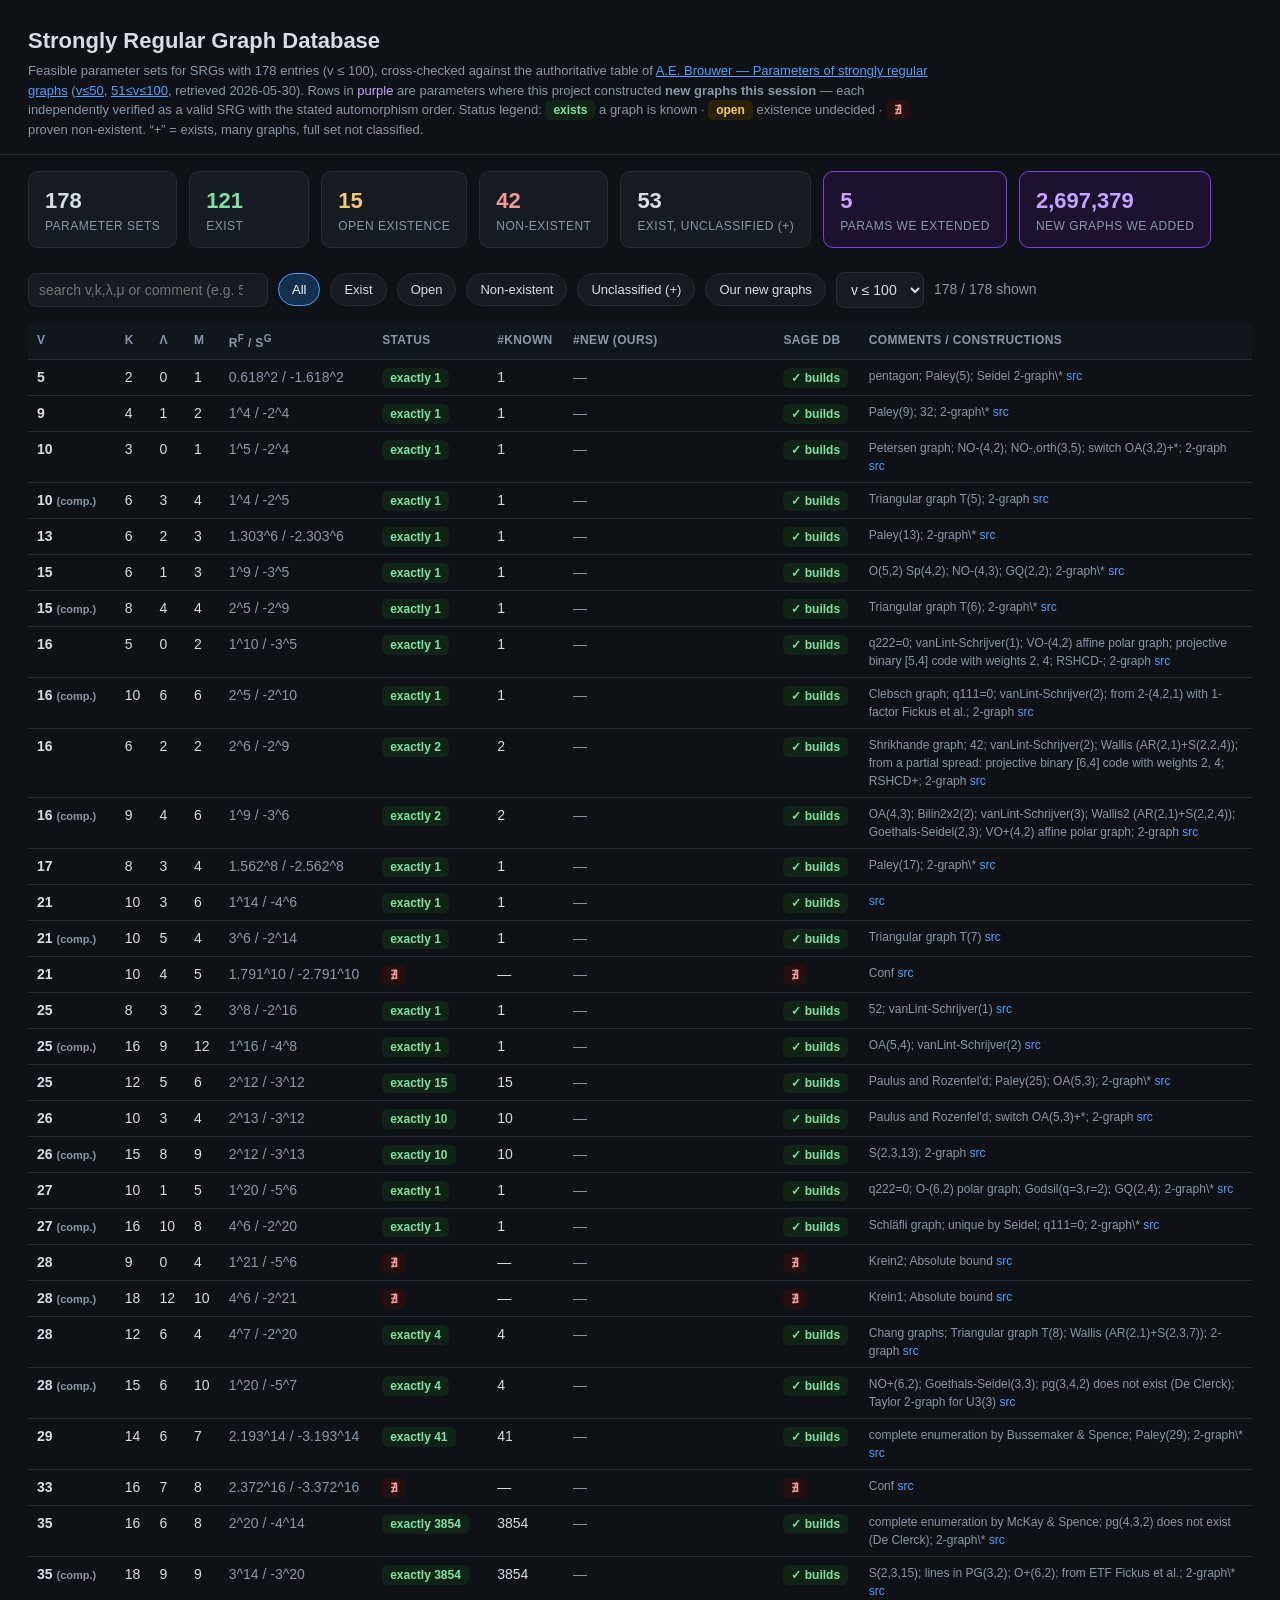
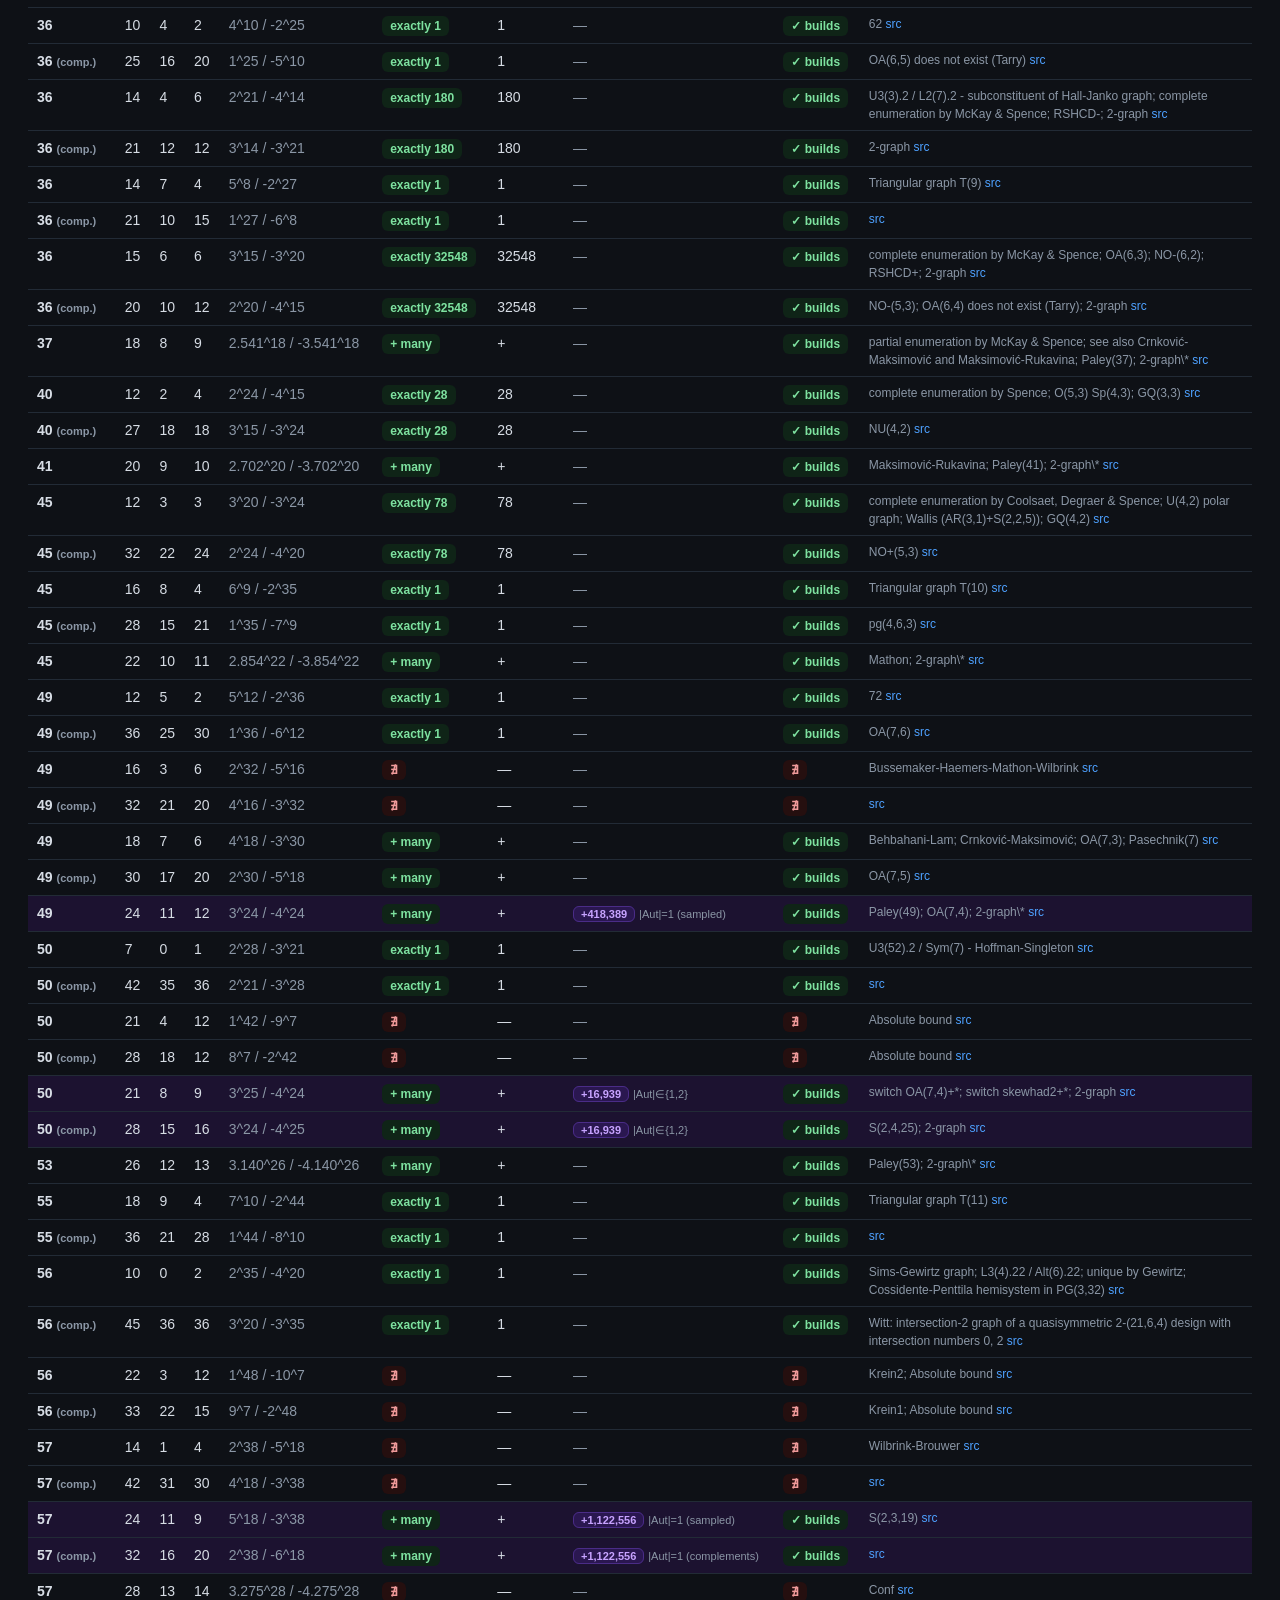
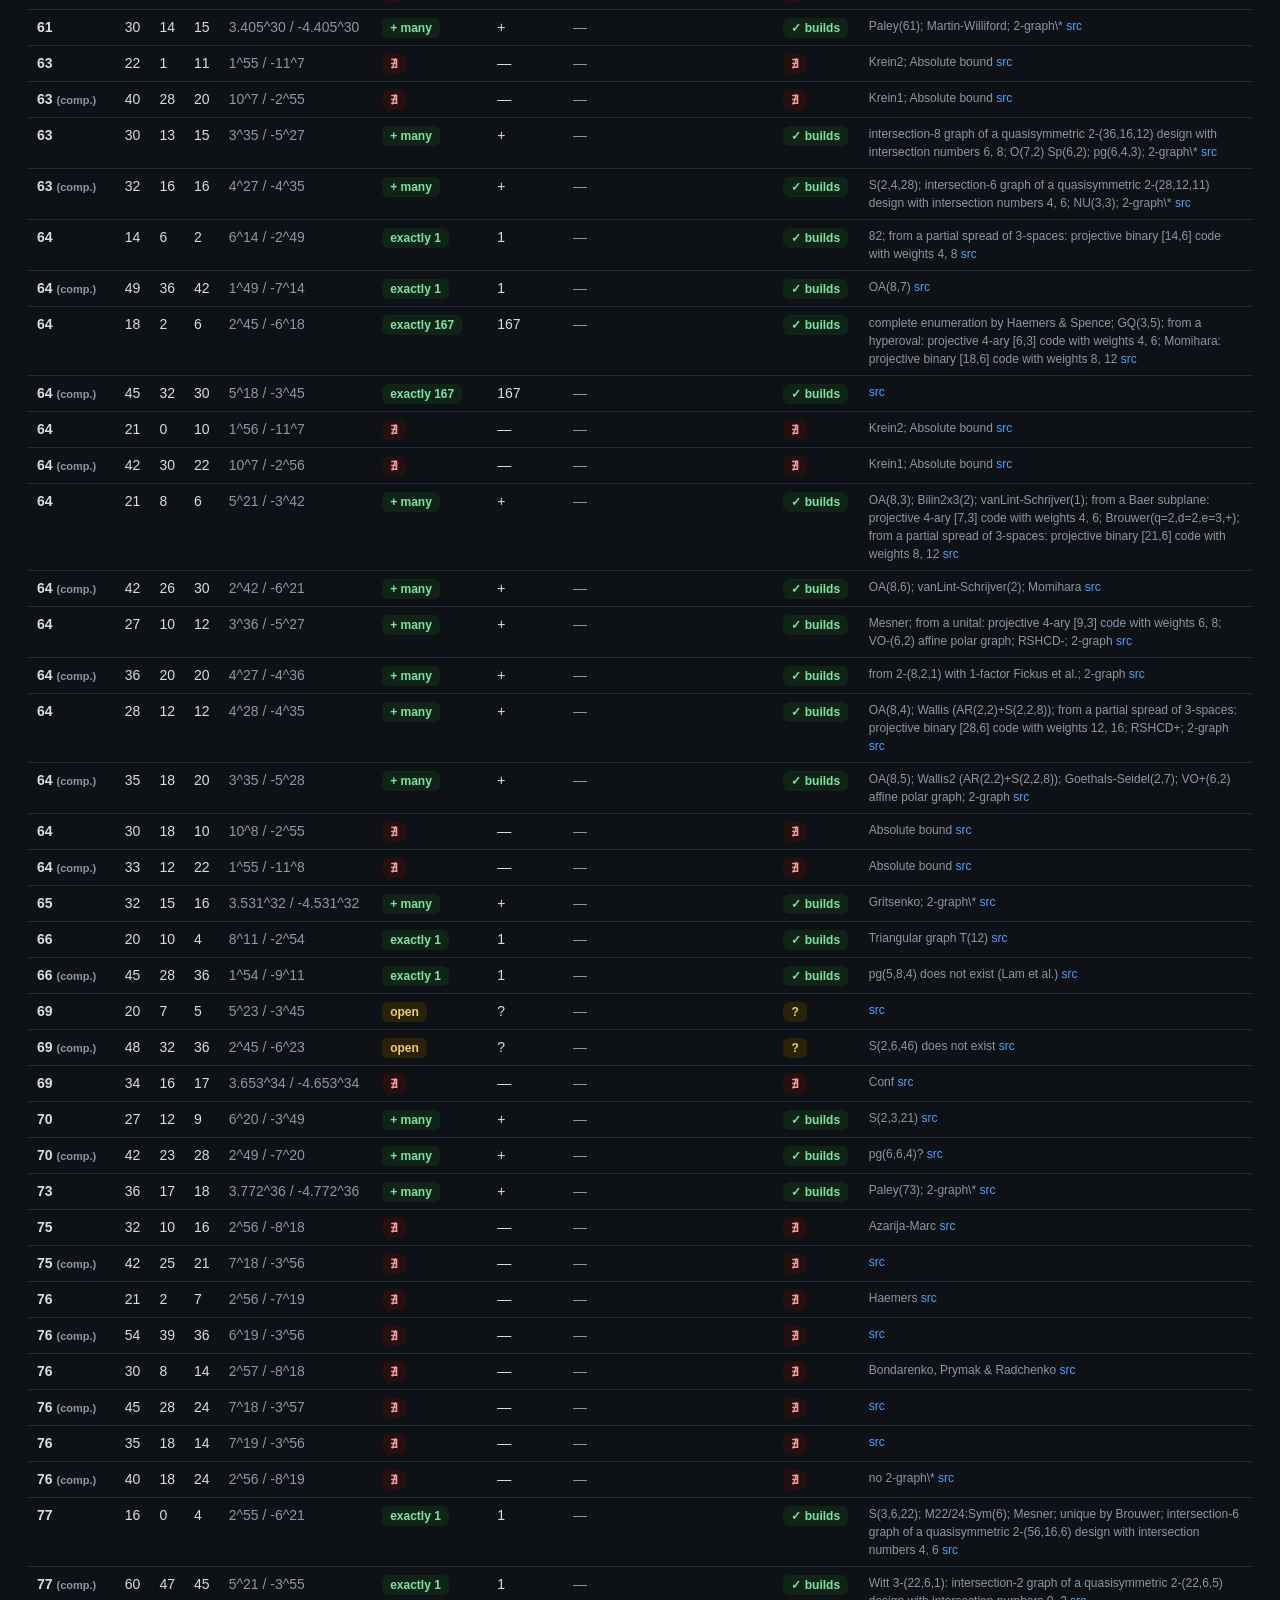
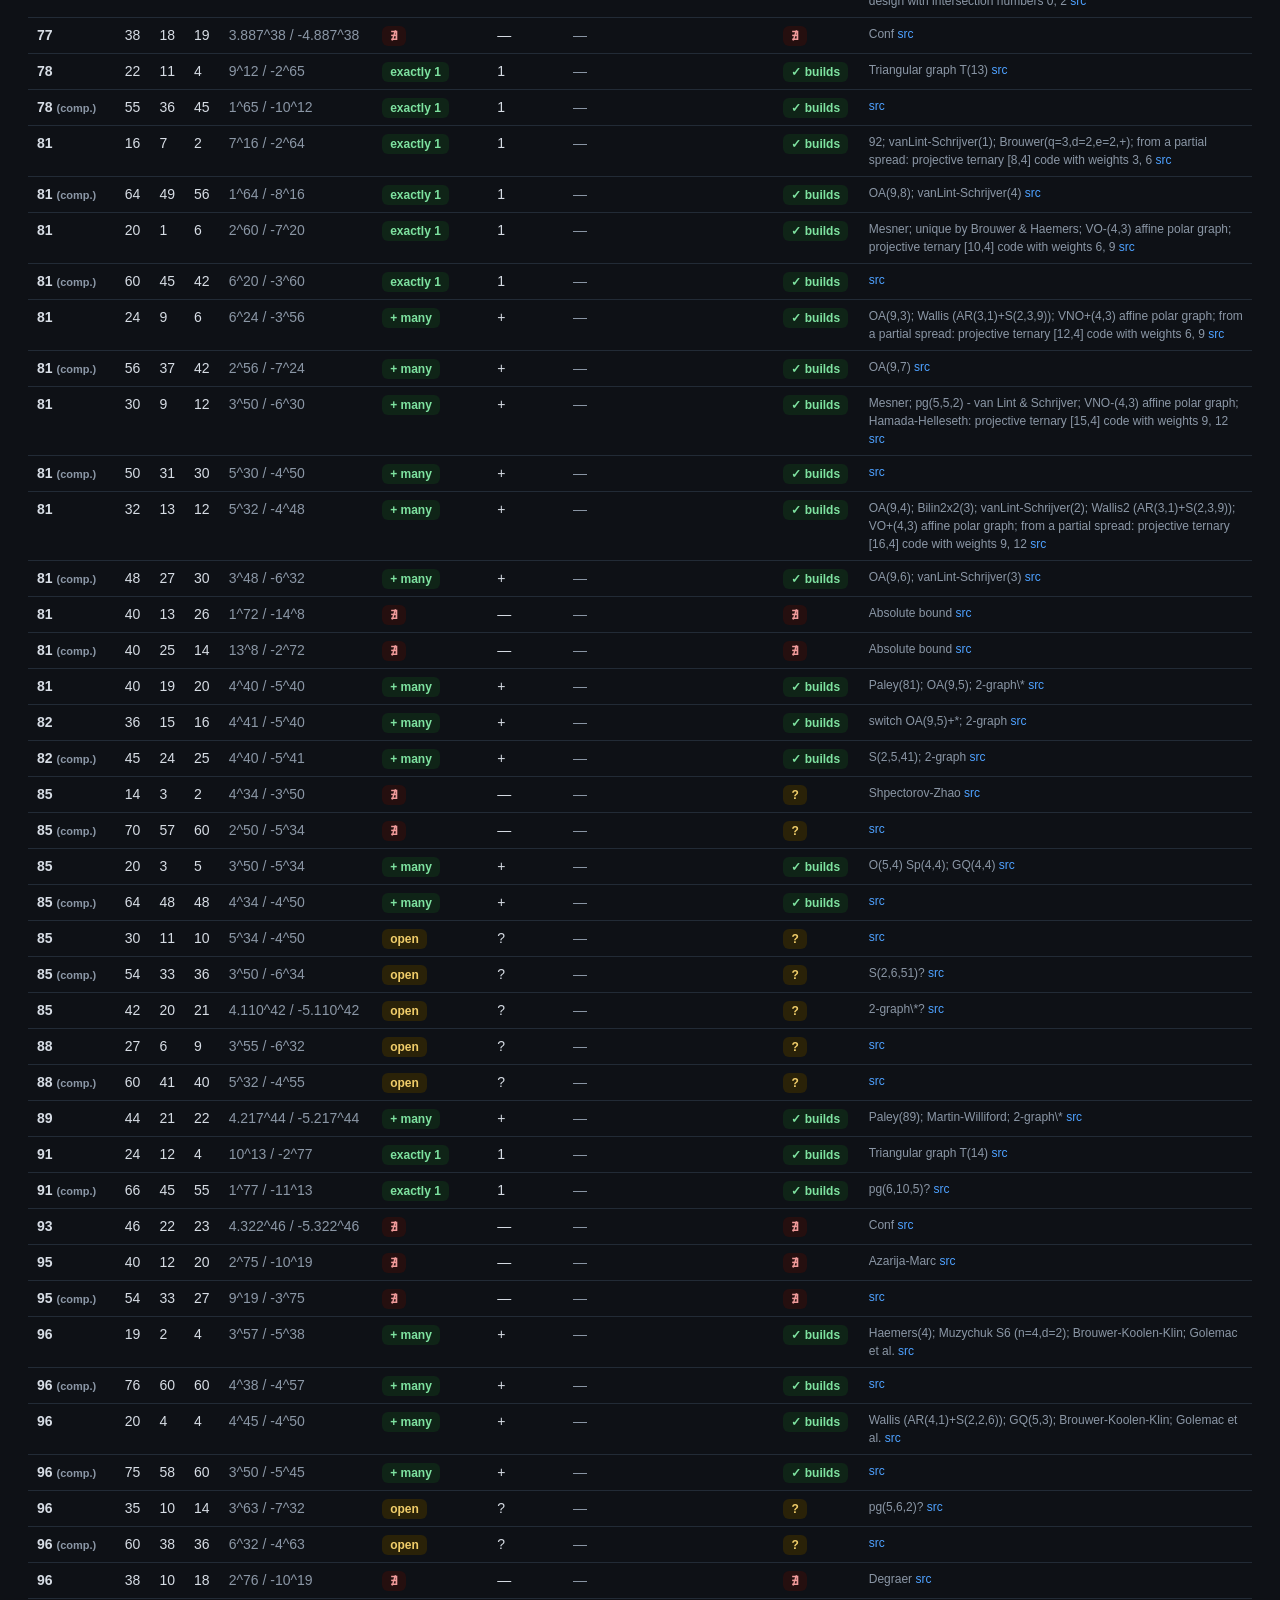
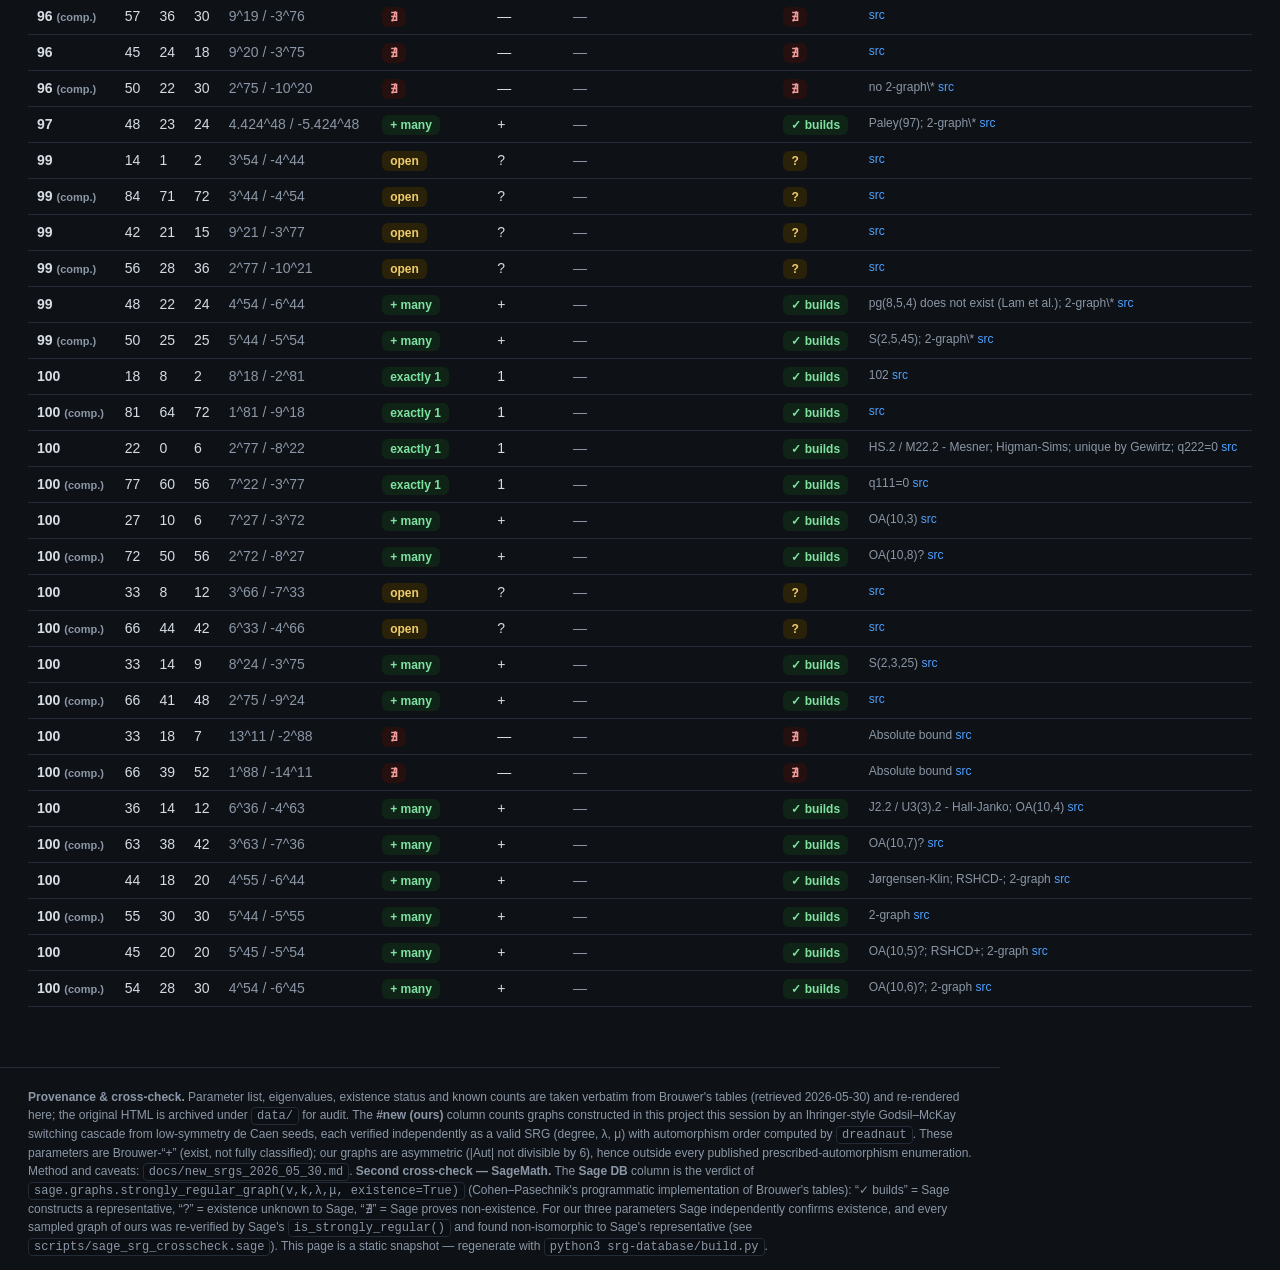
==== commit 4a783369: "Final count: 2,697,379 graphs (m=6 harvest completed; SRG(49,24,11,12)=418,389) Co-Authored-By: Clau" ====
--- a/index.html
+++ b/index.html
@@ -73,7 +73,7 @@
 <div class="card"><div class="num" style="color:#f09a9a">42</div><div class="lab">Non-existent</div></div>
 <div class="card"><div class="num">53</div><div class="lab">Exist, unclassified (+)</div></div>
 <div class="card ours"><div class="num" style="color:#c7a3ff">5</div><div class="lab">Params we extended</div></div>
-<div class="card ours"><div class="num" style="color:#c7a3ff">2,674,956</div><div class="lab">New graphs we added</div></div>
+<div class="card ours"><div class="num" style="color:#c7a3ff">2,697,379</div><div class="lab">New graphs we added</div></div>
 </div>
 
 <div class="controls">
@@ -121,7 +121,7 @@
 </footer>
 
 <script>
-const DATA = [{"v":5,"k":2,"lam":0,"mu":1,"r":"0.618^2","s":"-1.618^2","status":"exists","count":1,"label":"exactly 1","comp":false,"comments":"pentagon; Paley(5); Seidel 2-graph\\*","page":"srgtab1-50.html","ours":0,"ours_aut":"","ours_file":"","sage":"True"},{"v":9,"k":4,"lam":1,"mu":2,"r":"1^4","s":"-2^4","status":"exists","count":1,"label":"exactly 1","comp":false,"comments":"Paley(9); 32; 2-graph\\*","page":"srgtab1-50.html","ours":0,"ours_aut":"","ours_file":"","sage":"True"},{"v":10,"k":3,"lam":0,"mu":1,"r":"1^5","s":"-2^4","status":"exists","count":1,"label":"exactly 1","comp":false,"comments":"Petersen graph; NO-(4,2); NO-,orth(3,5); switch OA(3,2)+*; 2-graph","page":"srgtab1-50.html","ours":0,"ours_aut":"","ours_file":"","sage":"True"},{"v":10,"k":6,"lam":3,"mu":4,"r":"1^4","s":"-2^5","status":"exists","count":1,"label":"exactly 1","comp":true,"comments":"Triangular graph T(5); 2-graph","page":"srgtab1-50.html","ours":0,"ours_aut":"","ours_file":"","sage":"True"},{"v":13,"k":6,"lam":2,"mu":3,"r":"1.303^6","s":"-2.303^6","status":"exists","count":1,"label":"exactly 1","comp":false,"comments":"Paley(13); 2-graph\\*","page":"srgtab1-50.html","ours":0,"ours_aut":"","ours_file":"","sage":"True"},{"v":15,"k":6,"lam":1,"mu":3,"r":"1^9","s":"-3^5","status":"exists","count":1,"label":"exactly 1","comp":false,"comments":"O(5,2) Sp(4,2); NO-(4,3); GQ(2,2); 2-graph\\*","page":"srgtab1-50.html","ours":0,"ours_aut":"","ours_file":"","sage":"True"},{"v":15,"k":8,"lam":4,"mu":4,"r":"2^5","s":"-2^9","status":"exists","count":1,"label":"exactly 1","comp":true,"comments":"Triangular graph T(6); 2-graph\\*","page":"srgtab1-50.html","ours":0,"ours_aut":"","ours_file":"","sage":"True"},{"v":16,"k":5,"lam":0,"mu":2,"r":"1^10","s":"-3^5","status":"exists","count":1,"label":"exactly 1","comp":false,"comments":"q222=0; vanLint-Schrijver(1); VO-(4,2) affine polar graph; projective binary [5,4] code with weights 2, 4; RSHCD-; 2-graph","page":"srgtab1-50.html","ours":0,"ours_aut":"","ours_file":"","sage":"True"},{"v":16,"k":10,"lam":6,"mu":6,"r":"2^5","s":"-2^10","status":"exists","count":1,"label":"exactly 1","comp":true,"comments":"Clebsch graph; q111=0; vanLint-Schrijver(2); from 2-(4,2,1) with 1-factor Fickus et al.; 2-graph","page":"srgtab1-50.html","ours":0,"ours_aut":"","ours_file":"","sage":"True"},{"v":16,"k":6,"lam":2,"mu":2,"r":"2^6","s":"-2^9","status":"exists","count":2,"label":"exactly 2","comp":false,"comments":"Shrikhande graph; 42; vanLint-Schrijver(2); Wallis (AR(2,1)+S(2,2,4)); from a partial spread: projective binary [6,4] code with weights 2, 4; RSHCD+; 2-graph","page":"srgtab1-50.html","ours":0,"ours_aut":"","ours_file":"","sage":"True"},{"v":16,"k":9,"lam":4,"mu":6,"r":"1^9","s":"-3^6","status":"exists","count":2,"label":"exactly 2","comp":true,"comments":"OA(4,3); Bilin2x2(2); vanLint-Schrijver(3); Wallis2 (AR(2,1)+S(2,2,4)); Goethals-Seidel(2,3); VO+(4,2) affine polar graph; 2-graph","page":"srgtab1-50.html","ours":0,"ours_aut":"","ours_file":"","sage":"True"},{"v":17,"k":8,"lam":3,"mu":4,"r":"1.562^8","s":"-2.562^8","status":"exists","count":1,"label":"exactly 1","comp":false,"comments":"Paley(17); 2-graph\\*","page":"srgtab1-50.html","ours":0,"ours_aut":"","ours_file":"","sage":"True"},{"v":21,"k":10,"lam":3,"mu":6,"r":"1^14","s":"-4^6","status":"exists","count":1,"label":"exactly 1","comp":false,"comments":"","page":"srgtab1-50.html","ours":0,"ours_aut":"","ours_file":"","sage":"True"},{"v":21,"k":10,"lam":5,"mu":4,"r":"3^6","s":"-2^14","status":"exists","count":1,"label":"exactly 1","comp":true,"comments":"Triangular graph T(7)","page":"srgtab1-50.html","ours":0,"ours_aut":"","ours_file":"","sage":"True"},{"v":21,"k":10,"lam":4,"mu":5,"r":"1.791^10","s":"-2.791^10","status":"none","count":0,"label":"\u2204","comp":false,"comments":"Conf","page":"srgtab1-50.html","ours":0,"ours_aut":"","ours_file":"","sage":"False"},{"v":25,"k":8,"lam":3,"mu":2,"r":"3^8","s":"-2^16","status":"exists","count":1,"label":"exactly 1","comp":false,"comments":"52; vanLint-Schrijver(1)","page":"srgtab1-50.html","ours":0,"ours_aut":"","ours_file":"","sage":"True"},{"v":25,"k":16,"lam":9,"mu":12,"r":"1^16","s":"-4^8","status":"exists","count":1,"label":"exactly 1","comp":true,"comments":"OA(5,4); vanLint-Schrijver(2)","page":"srgtab1-50.html","ours":0,"ours_aut":"","ours_file":"","sage":"True"},{"v":25,"k":12,"lam":5,"mu":6,"r":"2^12","s":"-3^12","status":"exists","count":15,"label":"exactly 15","comp":false,"comments":"Paulus and Rozenfel'd; Paley(25); OA(5,3); 2-graph\\*","page":"srgtab1-50.html","ours":0,"ours_aut":"","ours_file":"","sage":"True"},{"v":26,"k":10,"lam":3,"mu":4,"r":"2^13","s":"-3^12","status":"exists","count":10,"label":"exactly 10","comp":false,"comments":"Paulus and Rozenfel'd; switch OA(5,3)+*; 2-graph","page":"srgtab1-50.html","ours":0,"ours_aut":"","ours_file":"","sage":"True"},{"v":26,"k":15,"lam":8,"mu":9,"r":"2^12","s":"-3^13","status":"exists","count":10,"label":"exactly 10","comp":true,"comments":"S(2,3,13); 2-graph","page":"srgtab1-50.html","ours":0,"ours_aut":"","ours_file":"","sage":"True"},{"v":27,"k":10,"lam":1,"mu":5,"r":"1^20","s":"-5^6","status":"exists","count":1,"label":"exactly 1","comp":false,"comments":"q222=0; O-(6,2) polar graph; Godsil(q=3,r=2); GQ(2,4); 2-graph\\*","page":"srgtab1-50.html","ours":0,"ours_aut":"","ours_file":"","sage":"True"},{"v":27,"k":16,"lam":10,"mu":8,"r":"4^6","s":"-2^20","status":"exists","count":1,"label":"exactly 1","comp":true,"comments":"Schl\u00e4fli graph; unique by Seidel; q111=0; 2-graph\\*","page":"srgtab1-50.html","ours":0,"ours_aut":"","ours_file":"","sage":"True"},{"v":28,"k":9,"lam":0,"mu":4,"r":"1^21","s":"-5^6","status":"none","count":0,"label":"\u2204","comp":false,"comments":"Krein2; Absolute bound","page":"srgtab1-50.html","ours":0,"ours_aut":"","ours_file":"","sage":"False"},{"v":28,"k":18,"lam":12,"mu":10,"r":"4^6","s":"-2^21","status":"none","count":0,"label":"\u2204","comp":true,"comments":"Krein1; Absolute bound","page":"srgtab1-50.html","ours":0,"ours_aut":"","ours_file":"","sage":"False"},{"v":28,"k":12,"lam":6,"mu":4,"r":"4^7","s":"-2^20","status":"exists","count":4,"label":"exactly 4","comp":false,"comments":"Chang graphs; Triangular graph T(8); Wallis (AR(2,1)+S(2,3,7)); 2-graph","page":"srgtab1-50.html","ours":0,"ours_aut":"","ours_file":"","sage":"True"},{"v":28,"k":15,"lam":6,"mu":10,"r":"1^20","s":"-5^7","status":"exists","count":4,"label":"exactly 4","comp":true,"comments":"NO+(6,2); Goethals-Seidel(3,3); pg(3,4,2) does not exist (De Clerck); Taylor 2-graph for U3(3)","page":"srgtab1-50.html","ours":0,"ours_aut":"","ours_file":"","sage":"True"},{"v":29,"k":14,"lam":6,"mu":7,"r":"2.193^14","s":"-3.193^14","status":"exists","count":41,"label":"exactly 41","comp":false,"comments":"complete enumeration by Bussemaker & Spence; Paley(29); 2-graph\\*","page":"srgtab1-50.html","ours":0,"ours_aut":"","ours_file":"","sage":"True"},{"v":33,"k":16,"lam":7,"mu":8,"r":"2.372^16","s":"-3.372^16","status":"none","count":0,"label":"\u2204","comp":false,"comments":"Conf","page":"srgtab1-50.html","ours":0,"ours_aut":"","ours_file":"","sage":"False"},{"v":35,"k":16,"lam":6,"mu":8,"r":"2^20","s":"-4^14","status":"exists","count":3854,"label":"exactly 3854","comp":false,"comments":"complete enumeration by McKay & Spence; pg(4,3,2) does not exist (De Clerck); 2-graph\\*","page":"srgtab1-50.html","ours":0,"ours_aut":"","ours_file":"","sage":"True"},{"v":35,"k":18,"lam":9,"mu":9,"r":"3^14","s":"-3^20","status":"exists","count":3854,"label":"exactly 3854","comp":true,"comments":"S(2,3,15); lines in PG(3,2); O+(6,2); from ETF Fickus et al.; 2-graph\\*","page":"srgtab1-50.html","ours":0,"ours_aut":"","ours_file":"","sage":"True"},{"v":36,"k":10,"lam":4,"mu":2,"r":"4^10","s":"-2^25","status":"exists","count":1,"label":"exactly 1","comp":false,"comments":"62","page":"srgtab1-50.html","ours":0,"ours_aut":"","ours_file":"","sage":"True"},{"v":36,"k":25,"lam":16,"mu":20,"r":"1^25","s":"-5^10","status":"exists","count":1,"label":"exactly 1","comp":true,"comments":"OA(6,5) does not exist (Tarry)","page":"srgtab1-50.html","ours":0,"ours_aut":"","ours_file":"","sage":"True"},{"v":36,"k":14,"lam":4,"mu":6,"r":"2^21","s":"-4^14","status":"exists","count":180,"label":"exactly 180","comp":false,"comments":"U3(3).2 / L2(7).2 - subconstituent of Hall-Janko graph; complete enumeration by McKay & Spence; RSHCD-; 2-graph","page":"srgtab1-50.html","ours":0,"ours_aut":"","ours_file":"","sage":"True"},{"v":36,"k":21,"lam":12,"mu":12,"r":"3^14","s":"-3^21","status":"exists","count":180,"label":"exactly 180","comp":true,"comments":"2-graph","page":"srgtab1-50.html","ours":0,"ours_aut":"","ours_file":"","sage":"True"},{"v":36,"k":14,"lam":7,"mu":4,"r":"5^8","s":"-2^27","status":"exists","count":1,"label":"exactly 1","comp":false,"comments":"Triangular graph T(9)","page":"srgtab1-50.html","ours":0,"ours_aut":"","ours_file":"","sage":"True"},{"v":36,"k":21,"lam":10,"mu":15,"r":"1^27","s":"-6^8","status":"exists","count":1,"label":"exactly 1","comp":true,"comments":"","page":"srgtab1-50.html","ours":0,"ours_aut":"","ours_file":"","sage":"True"},{"v":36,"k":15,"lam":6,"mu":6,"r":"3^15","s":"-3^20","status":"exists","count":32548,"label":"exactly 32548","comp":false,"comments":"complete enumeration by McKay & Spence; OA(6,3); NO-(6,2); RSHCD+; 2-graph","page":"srgtab1-50.html","ours":0,"ours_aut":"","ours_file":"","sage":"True"},{"v":36,"k":20,"lam":10,"mu":12,"r":"2^20","s":"-4^15","status":"exists","count":32548,"label":"exactly 32548","comp":true,"comments":"NO-(5,3); OA(6,4) does not exist (Tarry); 2-graph","page":"srgtab1-50.html","ours":0,"ours_aut":"","ours_file":"","sage":"True"},{"v":37,"k":18,"lam":8,"mu":9,"r":"2.541^18","s":"-3.541^18","status":"exists","count":"+","label":"+ many","comp":false,"comments":"partial enumeration by McKay & Spence; see also Crnkovi\u0107-Maksimovi\u0107 and Maksimovi\u0107-Rukavina; Paley(37); 2-graph\\*","page":"srgtab1-50.html","ours":0,"ours_aut":"","ours_file":"","sage":"True"},{"v":40,"k":12,"lam":2,"mu":4,"r":"2^24","s":"-4^15","status":"exists","count":28,"label":"exactly 28","comp":false,"comments":"complete enumeration by Spence; \tO(5,3) Sp(4,3); GQ(3,3)","page":"srgtab1-50.html","ours":0,"ours_aut":"","ours_file":"","sage":"True"},{"v":40,"k":27,"lam":18,"mu":18,"r":"3^15","s":"-3^24","status":"exists","count":28,"label":"exactly 28","comp":true,"comments":"NU(4,2)","page":"srgtab1-50.html","ours":0,"ours_aut":"","ours_file":"","sage":"True"},{"v":41,"k":20,"lam":9,"mu":10,"r":"2.702^20","s":"-3.702^20","status":"exists","count":"+","label":"+ many","comp":false,"comments":"Maksimovi\u0107-Rukavina; Paley(41); 2-graph\\*","page":"srgtab1-50.html","ours":0,"ours_aut":"","ours_file":"","sage":"True"},{"v":45,"k":12,"lam":3,"mu":3,"r":"3^20","s":"-3^24","status":"exists","count":78,"label":"exactly 78","comp":false,"comments":"complete enumeration by Coolsaet, Degraer & Spence; U(4,2) polar graph; Wallis (AR(3,1)+S(2,2,5)); GQ(4,2)","page":"srgtab1-50.html","ours":0,"ours_aut":"","ours_file":"","sage":"True"},{"v":45,"k":32,"lam":22,"mu":24,"r":"2^24","s":"-4^20","status":"exists","count":78,"label":"exactly 78","comp":true,"comments":"NO+(5,3)","page":"srgtab1-50.html","ours":0,"ours_aut":"","ours_file":"","sage":"True"},{"v":45,"k":16,"lam":8,"mu":4,"r":"6^9","s":"-2^35","status":"exists","count":1,"label":"exactly 1","comp":false,"comments":"Triangular graph T(10)","page":"srgtab1-50.html","ours":0,"ours_aut":"","ours_file":"","sage":"True"},{"v":45,"k":28,"lam":15,"mu":21,"r":"1^35","s":"-7^9","status":"exists","count":1,"label":"exactly 1","comp":true,"comments":"pg(4,6,3)","page":"srgtab1-50.html","ours":0,"ours_aut":"","ours_file":"","sage":"True"},{"v":45,"k":22,"lam":10,"mu":11,"r":"2.854^22","s":"-3.854^22","status":"exists","count":"+","label":"+ many","comp":false,"comments":"Mathon; 2-graph\\*","page":"srgtab1-50.html","ours":0,"ours_aut":"","ours_file":"","sage":"True"},{"v":49,"k":12,"lam":5,"mu":2,"r":"5^12","s":"-2^36","status":"exists","count":1,"label":"exactly 1","comp":false,"comments":"72","page":"srgtab1-50.html","ours":0,"ours_aut":"","ours_file":"","sage":"True"},{"v":49,"k":36,"lam":25,"mu":30,"r":"1^36","s":"-6^12","status":"exists","count":1,"label":"exactly 1","comp":true,"comments":"OA(7,6)","page":"srgtab1-50.html","ours":0,"ours_aut":"","ours_file":"","sage":"True"},{"v":49,"k":16,"lam":3,"mu":6,"r":"2^32","s":"-5^16","status":"none","count":0,"label":"\u2204","comp":false,"comments":"Bussemaker-Haemers-Mathon-Wilbrink","page":"srgtab1-50.html","ours":0,"ours_aut":"","ours_file":"","sage":"False"},{"v":49,"k":32,"lam":21,"mu":20,"r":"4^16","s":"-3^32","status":"none","count":0,"label":"\u2204","comp":true,"comments":"","page":"srgtab1-50.html","ours":0,"ours_aut":"","ours_file":"","sage":"False"},{"v":49,"k":18,"lam":7,"mu":6,"r":"4^18","s":"-3^30","status":"exists","count":"+","label":"+ many","comp":false,"comments":"Behbahani-Lam; Crnkovi\u0107-Maksimovi\u0107; OA(7,3); Pasechnik(7)","page":"srgtab1-50.html","ours":0,"ours_aut":"","ours_file":"","sage":"True"},{"v":49,"k":30,"lam":17,"mu":20,"r":"2^30","s":"-5^18","status":"exists","count":"+","label":"+ many","comp":true,"comments":"OA(7,5)","page":"srgtab1-50.html","ours":0,"ours_aut":"","ours_file":"","sage":"True"},{"v":49,"k":24,"lam":11,"mu":12,"r":"3^24","s":"-4^24","status":"exists","count":"+","label":"+ many","comp":false,"comments":"Paley(49); OA(7,4); 2-graph\\*","page":"srgtab1-50.html","ours":395966,"ours_aut":"|Aut|=1 (sampled)","ours_file":"out/new_srg_49_24_11_12_all.g6","sage":"True"},{"v":50,"k":7,"lam":0,"mu":1,"r":"2^28","s":"-3^21","status":"exists","count":1,"label":"exactly 1","comp":false,"comments":"U3(52).2 / Sym(7) - Hoffman-Singleton","page":"srgtab1-50.html","ours":0,"ours_aut":"","ours_file":"","sage":"True"},{"v":50,"k":42,"lam":35,"mu":36,"r":"2^21","s":"-3^28","status":"exists","count":1,"label":"exactly 1","comp":true,"comments":"","page":"srgtab1-50.html","ours":0,"ours_aut":"","ours_file":"","sage":"True"},{"v":50,"k":21,"lam":4,"mu":12,"r":"1^42","s":"-9^7","status":"none","count":0,"label":"\u2204","comp":false,"comments":"Absolute bound","page":"srgtab1-50.html","ours":0,"ours_aut":"","ours_file":"","sage":"False"},{"v":50,"k":28,"lam":18,"mu":12,"r":"8^7","s":"-2^42","status":"none","count":0,"label":"\u2204","comp":true,"comments":"Absolute bound","page":"srgtab1-50.html","ours":0,"ours_aut":"","ours_file":"","sage":"False"},{"v":50,"k":21,"lam":8,"mu":9,"r":"3^25","s":"-4^24","status":"exists","count":"+","label":"+ many","comp":false,"comments":"switch OA(7,4)+*; switch skewhad2+*; 2-graph","page":"srgtab1-50.html","ours":16939,"ours_aut":"|Aut|\u2208{1,2}","ours_file":"out/new_srg_50_21_8_9_all.g6","sage":"True"},{"v":50,"k":28,"lam":15,"mu":16,"r":"3^24","s":"-4^25","status":"exists","count":"+","label":"+ many","comp":true,"comments":"S(2,4,25); 2-graph","page":"srgtab1-50.html","ours":16939,"ours_aut":"|Aut|\u2208{1,2}","ours_file":"out/new_srg_50_28_15_16_all.g6","sage":"True"},{"v":53,"k":26,"lam":12,"mu":13,"r":"3.140^26","s":"-4.140^26","status":"exists","count":"+","label":"+ many","comp":false,"comments":"Paley(53); 2-graph\\*","page":"srgtab51-100.html","ours":0,"ours_aut":"","ours_file":"","sage":"True"},{"v":55,"k":18,"lam":9,"mu":4,"r":"7^10","s":"-2^44","status":"exists","count":1,"label":"exactly 1","comp":false,"comments":"Triangular graph T(11)","page":"srgtab51-100.html","ours":0,"ours_aut":"","ours_file":"","sage":"True"},{"v":55,"k":36,"lam":21,"mu":28,"r":"1^44","s":"-8^10","status":"exists","count":1,"label":"exactly 1","comp":true,"comments":"","page":"srgtab51-100.html","ours":0,"ours_aut":"","ours_file":"","sage":"True"},{"v":56,"k":10,"lam":0,"mu":2,"r":"2^35","s":"-4^20","status":"exists","count":1,"label":"exactly 1","comp":false,"comments":"Sims-Gewirtz graph; L3(4).22 / Alt(6).22; unique by Gewirtz; Cossidente-Penttila hemisystem in PG(3,32)","page":"srgtab51-100.html","ours":0,"ours_aut":"","ours_file":"","sage":"True"},{"v":56,"k":45,"lam":36,"mu":36,"r":"3^20","s":"-3^35","status":"exists","count":1,"label":"exactly 1","comp":true,"comments":"Witt: intersection-2 graph of a quasisymmetric 2-(21,6,4) design with intersection numbers 0, 2","page":"srgtab51-100.html","ours":0,"ours_aut":"","ours_file":"","sage":"True"},{"v":56,"k":22,"lam":3,"mu":12,"r":"1^48","s":"-10^7","status":"none","count":0,"label":"\u2204","comp":false,"comments":"Krein2; Absolute bound","page":"srgtab51-100.html","ours":0,"ours_aut":"","ours_file":"","sage":"False"},{"v":56,"k":33,"lam":22,"mu":15,"r":"9^7","s":"-2^48","status":"none","count":0,"label":"\u2204","comp":true,"comments":"Krein1; Absolute bound","page":"srgtab51-100.html","ours":0,"ours_aut":"","ours_file":"","sage":"False"},{"v":57,"k":14,"lam":1,"mu":4,"r":"2^38","s":"-5^18","status":"none","count":0,"label":"\u2204","comp":false,"comments":"Wilbrink-Brouwer","page":"srgtab51-100.html","ours":0,"ours_aut":"","ours_file":"","sage":"False"},{"v":57,"k":42,"lam":31,"mu":30,"r":"4^18","s":"-3^38","status":"none","count":0,"label":"\u2204","comp":true,"comments":"","page":"srgtab51-100.html","ours":0,"ours_aut":"","ours_file":"","sage":"False"},{"v":57,"k":24,"lam":11,"mu":9,"r":"5^18","s":"-3^38","status":"exists","count":"+","label":"+ many","comp":false,"comments":"S(2,3,19)","page":"srgtab51-100.html","ours":1122556,"ours_aut":"|Aut|=1 (sampled)","ours_file":"out/new_srg_57_24_11_9_all.g6","sage":"True"},{"v":57,"k":32,"lam":16,"mu":20,"r":"2^38","s":"-6^18","status":"exists","count":"+","label":"+ many","comp":true,"comments":"","page":"srgtab51-100.html","ours":1122556,"ours_aut":"|Aut|=1 (complements)","ours_file":"out/new_srg_57_32_16_20_all.g6","sage":"True"},{"v":57,"k":28,"lam":13,"mu":14,"r":"3.275^28","s":"-4.275^28","status":"none","count":0,"label":"\u2204","comp":false,"comments":"Conf","page":"srgtab51-100.html","ours":0,"ours_aut":"","ours_file":"","sage":"False"},{"v":61,"k":30,"lam":14,"mu":15,"r":"3.405^30","s":"-4.405^30","status":"exists","count":"+","label":"+ many","comp":false,"comments":"Paley(61); Martin-Williford; 2-graph\\*","page":"srgtab51-100.html","ours":0,"ours_aut":"","ours_file":"","sage":"True"},{"v":63,"k":22,"lam":1,"mu":11,"r":"1^55","s":"-11^7","status":"none","count":0,"label":"\u2204","comp":false,"comments":"Krein2; Absolute bound","page":"srgtab51-100.html","ours":0,"ours_aut":"","ours_file":"","sage":"False"},{"v":63,"k":40,"lam":28,"mu":20,"r":"10^7","s":"-2^55","status":"none","count":0,"label":"\u2204","comp":true,"comments":"Krein1; Absolute bound","page":"srgtab51-100.html","ours":0,"ours_aut":"","ours_file":"","sage":"False"},{"v":63,"k":30,"lam":13,"mu":15,"r":"3^35","s":"-5^27","status":"exists","count":"+","label":"+ many","comp":false,"comments":"intersection-8 graph of a quasisymmetric 2-(36,16,12) design with intersection numbers 6, 8; \tO(7,2) Sp(6,2); pg(6,4,3); 2-graph\\*","page":"srgtab51-100.html","ours":0,"ours_aut":"","ours_file":"","sage":"True"},{"v":63,"k":32,"lam":16,"mu":16,"r":"4^27","s":"-4^35","status":"exists","count":"+","label":"+ many","comp":true,"comments":"S(2,4,28); intersection-6 graph of a quasisymmetric 2-(28,12,11) design with intersection numbers 4, 6; NU(3,3); 2-graph\\*","page":"srgtab51-100.html","ours":0,"ours_aut":"","ours_file":"","sage":"True"},{"v":64,"k":14,"lam":6,"mu":2,"r":"6^14","s":"-2^49","status":"exists","count":1,"label":"exactly 1","comp":false,"comments":"82; from a partial spread of 3-spaces: projective binary [14,6] code with weights 4, 8","page":"srgtab51-100.html","ours":0,"ours_aut":"","ours_file":"","sage":"True"},{"v":64,"k":49,"lam":36,"mu":42,"r":"1^49","s":"-7^14","status":"exists","count":1,"label":"exactly 1","comp":true,"comments":"OA(8,7)","page":"srgtab51-100.html","ours":0,"ours_aut":"","ours_file":"","sage":"True"},{"v":64,"k":18,"lam":2,"mu":6,"r":"2^45","s":"-6^18","status":"exists","count":167,"label":"exactly 167","comp":false,"comments":"complete enumeration by Haemers & Spence; GQ(3,5); from a hyperoval: projective 4-ary [6,3] code with weights 4, 6; Momihara: projective binary [18,6] code with weights 8, 12","page":"srgtab51-100.html","ours":0,"ours_aut":"","ours_file":"","sage":"True"},{"v":64,"k":45,"lam":32,"mu":30,"r":"5^18","s":"-3^45","status":"exists","count":167,"label":"exactly 167","comp":true,"comments":"","page":"srgtab51-100.html","ours":0,"ours_aut":"","ours_file":"","sage":"True"},{"v":64,"k":21,"lam":0,"mu":10,"r":"1^56","s":"-11^7","status":"none","count":0,"label":"\u2204","comp":false,"comments":"Krein2; Absolute bound","page":"srgtab51-100.html","ours":0,"ours_aut":"","ours_file":"","sage":"False"},{"v":64,"k":42,"lam":30,"mu":22,"r":"10^7","s":"-2^56","status":"none","count":0,"label":"\u2204","comp":true,"comments":"Krein1; Absolute bound","page":"srgtab51-100.html","ours":0,"ours_aut":"","ours_file":"","sage":"False"},{"v":64,"k":21,"lam":8,"mu":6,"r":"5^21","s":"-3^42","status":"exists","count":"+","label":"+ many","comp":false,"comments":"OA(8,3); Bilin2x3(2); vanLint-Schrijver(1); from a  Baer subplane: projective 4-ary [7,3] code with weights 4, 6; Brouwer(q=2,d=2,e=3,+); from a partial spread of 3-spaces: projective binary [21,6] code with weights 8, 12","page":"srgtab51-100.html","ours":0,"ours_aut":"","ours_file":"","sage":"True"},{"v":64,"k":42,"lam":26,"mu":30,"r":"2^42","s":"-6^21","status":"exists","count":"+","label":"+ many","comp":true,"comments":"OA(8,6); vanLint-Schrijver(2); Momihara","page":"srgtab51-100.html","ours":0,"ours_aut":"","ours_file":"","sage":"True"},{"v":64,"k":27,"lam":10,"mu":12,"r":"3^36","s":"-5^27","status":"exists","count":"+","label":"+ many","comp":false,"comments":"Mesner; from a unital: projective 4-ary [9,3] code with weights 6, 8; VO-(6,2) affine polar graph; RSHCD-; 2-graph","page":"srgtab51-100.html","ours":0,"ours_aut":"","ours_file":"","sage":"True"},{"v":64,"k":36,"lam":20,"mu":20,"r":"4^27","s":"-4^36","status":"exists","count":"+","label":"+ many","comp":true,"comments":"from 2-(8,2,1) with 1-factor Fickus et al.; 2-graph","page":"srgtab51-100.html","ours":0,"ours_aut":"","ours_file":"","sage":"True"},{"v":64,"k":28,"lam":12,"mu":12,"r":"4^28","s":"-4^35","status":"exists","count":"+","label":"+ many","comp":false,"comments":"OA(8,4); Wallis (AR(2,2)+S(2,2,8)); from a partial spread of 3-spaces: projective binary [28,6] code with weights 12, 16; RSHCD+; 2-graph","page":"srgtab51-100.html","ours":0,"ours_aut":"","ours_file":"","sage":"True"},{"v":64,"k":35,"lam":18,"mu":20,"r":"3^35","s":"-5^28","status":"exists","count":"+","label":"+ many","comp":true,"comments":"OA(8,5); Wallis2 (AR(2,2)+S(2,2,8)); Goethals-Seidel(2,7); VO+(6,2) affine polar graph; 2-graph","page":"srgtab51-100.html","ours":0,"ours_aut":"","ours_file":"","sage":"True"},{"v":64,"k":30,"lam":18,"mu":10,"r":"10^8","s":"-2^55","status":"none","count":0,"label":"\u2204","comp":false,"comments":"Absolute bound","page":"srgtab51-100.html","ours":0,"ours_aut":"","ours_file":"","sage":"False"},{"v":64,"k":33,"lam":12,"mu":22,"r":"1^55","s":"-11^8","status":"none","count":0,"label":"\u2204","comp":true,"comments":"Absolute bound","page":"srgtab51-100.html","ours":0,"ours_aut":"","ours_file":"","sage":"False"},{"v":65,"k":32,"lam":15,"mu":16,"r":"3.531^32","s":"-4.531^32","status":"exists","count":"+","label":"+ many","comp":false,"comments":"Gritsenko; 2-graph\\*","page":"srgtab51-100.html","ours":0,"ours_aut":"","ours_file":"","sage":"True"},{"v":66,"k":20,"lam":10,"mu":4,"r":"8^11","s":"-2^54","status":"exists","count":1,"label":"exactly 1","comp":false,"comments":"Triangular graph T(12)","page":"srgtab51-100.html","ours":0,"ours_aut":"","ours_file":"","sage":"True"},{"v":66,"k":45,"lam":28,"mu":36,"r":"1^54","s":"-9^11","status":"exists","count":1,"label":"exactly 1","comp":true,"comments":"pg(5,8,4) does not exist (Lam et al.)","page":"srgtab51-100.html","ours":0,"ours_aut":"","ours_file":"","sage":"True"},{"v":69,"k":20,"lam":7,"mu":5,"r":"5^23","s":"-3^45","status":"open","count":null,"label":"open","comp":false,"comments":"","page":"srgtab51-100.html","ours":0,"ours_aut":"","ours_file":"","sage":"Unknown"},{"v":69,"k":48,"lam":32,"mu":36,"r":"2^45","s":"-6^23","status":"open","count":null,"label":"open","comp":true,"comments":"S(2,6,46) does not exist","page":"srgtab51-100.html","ours":0,"ours_aut":"","ours_file":"","sage":"Unknown"},{"v":69,"k":34,"lam":16,"mu":17,"r":"3.653^34","s":"-4.653^34","status":"none","count":0,"label":"\u2204","comp":false,"comments":"Conf","page":"srgtab51-100.html","ours":0,"ours_aut":"","ours_file":"","sage":"False"},{"v":70,"k":27,"lam":12,"mu":9,"r":"6^20","s":"-3^49","status":"exists","count":"+","label":"+ many","comp":false,"comments":"S(2,3,21)","page":"srgtab51-100.html","ours":0,"ours_aut":"","ours_file":"","sage":"True"},{"v":70,"k":42,"lam":23,"mu":28,"r":"2^49","s":"-7^20","status":"exists","count":"+","label":"+ many","comp":true,"comments":"pg(6,6,4)?","page":"srgtab51-100.html","ours":0,"ours_aut":"","ours_file":"","sage":"True"},{"v":73,"k":36,"lam":17,"mu":18,"r":"3.772^36","s":"-4.772^36","status":"exists","count":"+","label":"+ many","comp":false,"comments":"Paley(73); 2-graph\\*","page":"srgtab51-100.html","ours":0,"ours_aut":"","ours_file":"","sage":"True"},{"v":75,"k":32,"lam":10,"mu":16,"r":"2^56","s":"-8^18","status":"none","count":0,"label":"\u2204","comp":false,"comments":"Azarija-Marc","page":"srgtab51-100.html","ours":0,"ours_aut":"","ours_file":"","sage":"False"},{"v":75,"k":42,"lam":25,"mu":21,"r":"7^18","s":"-3^56","status":"none","count":0,"label":"\u2204","comp":true,"comments":"","page":"srgtab51-100.html","ours":0,"ours_aut":"","ours_file":"","sage":"False"},{"v":76,"k":21,"lam":2,"mu":7,"r":"2^56","s":"-7^19","status":"none","count":0,"label":"\u2204","comp":false,"comments":"Haemers","page":"srgtab51-100.html","ours":0,"ours_aut":"","ours_file":"","sage":"False"},{"v":76,"k":54,"lam":39,"mu":36,"r":"6^19","s":"-3^56","status":"none","count":0,"label":"\u2204","comp":true,"comments":"","page":"srgtab51-100.html","ours":0,"ours_aut":"","ours_file":"","sage":"False"},{"v":76,"k":30,"lam":8,"mu":14,"r":"2^57","s":"-8^18","status":"none","count":0,"label":"\u2204","comp":false,"comments":"Bondarenko, Prymak & Radchenko","page":"srgtab51-100.html","ours":0,"ours_aut":"","ours_file":"","sage":"False"},{"v":76,"k":45,"lam":28,"mu":24,"r":"7^18","s":"-3^57","status":"none","count":0,"label":"\u2204","comp":true,"comments":"","page":"srgtab51-100.html","ours":0,"ours_aut":"","ours_file":"","sage":"False"},{"v":76,"k":35,"lam":18,"mu":14,"r":"7^19","s":"-3^56","status":"none","count":0,"label":"\u2204","comp":false,"comments":"","page":"srgtab51-100.html","ours":0,"ours_aut":"","ours_file":"","sage":"False"},{"v":76,"k":40,"lam":18,"mu":24,"r":"2^56","s":"-8^19","status":"none","count":0,"label":"\u2204","comp":true,"comments":"no 2-graph\\*","page":"srgtab51-100.html","ours":0,"ours_aut":"","ours_file":"","sage":"False"},{"v":77,"k":16,"lam":0,"mu":4,"r":"2^55","s":"-6^21","status":"exists","count":1,"label":"exactly 1","comp":false,"comments":"S(3,6,22); M22/24:Sym(6); Mesner; unique by Brouwer; intersection-6 graph of a quasisymmetric 2-(56,16,6) design with intersection numbers 4, 6","page":"srgtab51-100.html","ours":0,"ours_aut":"","ours_file":"","sage":"True"},{"v":77,"k":60,"lam":47,"mu":45,"r":"5^21","s":"-3^55","status":"exists","count":1,"label":"exactly 1","comp":true,"comments":"Witt 3-(22,6,1): intersection-2 graph of a quasisymmetric 2-(22,6,5) design with intersection numbers 0, 2","page":"srgtab51-100.html","ours":0,"ours_aut":"","ours_file":"","sage":"True"},{"v":77,"k":38,"lam":18,"mu":19,"r":"3.887^38","s":"-4.887^38","status":"none","count":0,"label":"\u2204","comp":false,"comments":"Conf","page":"srgtab51-100.html","ours":0,"ours_aut":"","ours_file":"","sage":"False"},{"v":78,"k":22,"lam":11,"mu":4,"r":"9^12","s":"-2^65","status":"exists","count":1,"label":"exactly 1","comp":false,"comments":"Triangular graph T(13)","page":"srgtab51-100.html","ours":0,"ours_aut":"","ours_file":"","sage":"True"},{"v":78,"k":55,"lam":36,"mu":45,"r":"1^65","s":"-10^12","status":"exists","count":1,"label":"exactly 1","comp":true,"comments":"","page":"srgtab51-100.html","ours":0,"ours_aut":"","ours_file":"","sage":"True"},{"v":81,"k":16,"lam":7,"mu":2,"r":"7^16","s":"-2^64","status":"exists","count":1,"label":"exactly 1","comp":false,"comments":"92; vanLint-Schrijver(1); Brouwer(q=3,d=2,e=2,+); from a partial spread: projective ternary [8,4] code with weights 3, 6","page":"srgtab51-100.html","ours":0,"ours_aut":"","ours_file":"","sage":"True"},{"v":81,"k":64,"lam":49,"mu":56,"r":"1^64","s":"-8^16","status":"exists","count":1,"label":"exactly 1","comp":true,"comments":"OA(9,8); vanLint-Schrijver(4)","page":"srgtab51-100.html","ours":0,"ours_aut":"","ours_file":"","sage":"True"},{"v":81,"k":20,"lam":1,"mu":6,"r":"2^60","s":"-7^20","status":"exists","count":1,"label":"exactly 1","comp":false,"comments":"Mesner; unique by Brouwer & Haemers; VO-(4,3) affine polar graph; projective ternary [10,4] code with weights 6, 9","page":"srgtab51-100.html","ours":0,"ours_aut":"","ours_file":"","sage":"True"},{"v":81,"k":60,"lam":45,"mu":42,"r":"6^20","s":"-3^60","status":"exists","count":1,"label":"exactly 1","comp":true,"comments":"","page":"srgtab51-100.html","ours":0,"ours_aut":"","ours_file":"","sage":"True"},{"v":81,"k":24,"lam":9,"mu":6,"r":"6^24","s":"-3^56","status":"exists","count":"+","label":"+ many","comp":false,"comments":"OA(9,3); Wallis (AR(3,1)+S(2,3,9)); VNO+(4,3) affine polar graph; from a partial spread: projective ternary [12,4] code with weights 6, 9","page":"srgtab51-100.html","ours":0,"ours_aut":"","ours_file":"","sage":"True"},{"v":81,"k":56,"lam":37,"mu":42,"r":"2^56","s":"-7^24","status":"exists","count":"+","label":"+ many","comp":true,"comments":"OA(9,7)","page":"srgtab51-100.html","ours":0,"ours_aut":"","ours_file":"","sage":"True"},{"v":81,"k":30,"lam":9,"mu":12,"r":"3^50","s":"-6^30","status":"exists","count":"+","label":"+ many","comp":false,"comments":"Mesner; pg(5,5,2) - van Lint & Schrijver; VNO-(4,3) affine polar graph; Hamada-Helleseth: projective ternary [15,4] code with weights 9, 12","page":"srgtab51-100.html","ours":0,"ours_aut":"","ours_file":"","sage":"True"},{"v":81,"k":50,"lam":31,"mu":30,"r":"5^30","s":"-4^50","status":"exists","count":"+","label":"+ many","comp":true,"comments":"","page":"srgtab51-100.html","ours":0,"ours_aut":"","ours_file":"","sage":"True"},{"v":81,"k":32,"lam":13,"mu":12,"r":"5^32","s":"-4^48","status":"exists","count":"+","label":"+ many","comp":false,"comments":"OA(9,4); Bilin2x2(3); vanLint-Schrijver(2); Wallis2 (AR(3,1)+S(2,3,9)); VO+(4,3) affine polar graph; from a partial spread: projective ternary [16,4] code with weights 9, 12","page":"srgtab51-100.html","ours":0,"ours_aut":"","ours_file":"","sage":"True"},{"v":81,"k":48,"lam":27,"mu":30,"r":"3^48","s":"-6^32","status":"exists","count":"+","label":"+ many","comp":true,"comments":"OA(9,6); vanLint-Schrijver(3)","page":"srgtab51-100.html","ours":0,"ours_aut":"","ours_file":"","sage":"True"},{"v":81,"k":40,"lam":13,"mu":26,"r":"1^72","s":"-14^8","status":"none","count":0,"label":"\u2204","comp":false,"comments":"Absolute bound","page":"srgtab51-100.html","ours":0,"ours_aut":"","ours_file":"","sage":"False"},{"v":81,"k":40,"lam":25,"mu":14,"r":"13^8","s":"-2^72","status":"none","count":0,"label":"\u2204","comp":true,"comments":"Absolute bound","page":"srgtab51-100.html","ours":0,"ours_aut":"","ours_file":"","sage":"False"},{"v":81,"k":40,"lam":19,"mu":20,"r":"4^40","s":"-5^40","status":"exists","count":"+","label":"+ many","comp":false,"comments":"Paley(81); OA(9,5); 2-graph\\*","page":"srgtab51-100.html","ours":0,"ours_aut":"","ours_file":"","sage":"True"},{"v":82,"k":36,"lam":15,"mu":16,"r":"4^41","s":"-5^40","status":"exists","count":"+","label":"+ many","comp":false,"comments":"switch OA(9,5)+*; 2-graph","page":"srgtab51-100.html","ours":0,"ours_aut":"","ours_file":"","sage":"True"},{"v":82,"k":45,"lam":24,"mu":25,"r":"4^40","s":"-5^41","status":"exists","count":"+","label":"+ many","comp":true,"comments":"S(2,5,41); 2-graph","page":"srgtab51-100.html","ours":0,"ours_aut":"","ours_file":"","sage":"True"},{"v":85,"k":14,"lam":3,"mu":2,"r":"4^34","s":"-3^50","status":"none","count":0,"label":"\u2204","comp":false,"comments":"Shpectorov-Zhao","page":"srgtab51-100.html","ours":0,"ours_aut":"","ours_file":"","sage":"Unknown"},{"v":85,"k":70,"lam":57,"mu":60,"r":"2^50","s":"-5^34","status":"none","count":0,"label":"\u2204","comp":true,"comments":"","page":"srgtab51-100.html","ours":0,"ours_aut":"","ours_file":"","sage":"Unknown"},{"v":85,"k":20,"lam":3,"mu":5,"r":"3^50","s":"-5^34","status":"exists","count":"+","label":"+ many","comp":false,"comments":"O(5,4) Sp(4,4); GQ(4,4)","page":"srgtab51-100.html","ours":0,"ours_aut":"","ours_file":"","sage":"True"},{"v":85,"k":64,"lam":48,"mu":48,"r":"4^34","s":"-4^50","status":"exists","count":"+","label":"+ many","comp":true,"comments":"","page":"srgtab51-100.html","ours":0,"ours_aut":"","ours_file":"","sage":"True"},{"v":85,"k":30,"lam":11,"mu":10,"r":"5^34","s":"-4^50","status":"open","count":null,"label":"open","comp":false,"comments":"","page":"srgtab51-100.html","ours":0,"ours_aut":"","ours_file":"","sage":"Unknown"},{"v":85,"k":54,"lam":33,"mu":36,"r":"3^50","s":"-6^34","status":"open","count":null,"label":"open","comp":true,"comments":"S(2,6,51)?","page":"srgtab51-100.html","ours":0,"ours_aut":"","ours_file":"","sage":"Unknown"},{"v":85,"k":42,"lam":20,"mu":21,"r":"4.110^42","s":"-5.110^42","status":"open","count":null,"label":"open","comp":false,"comments":"2-graph\\*?","page":"srgtab51-100.html","ours":0,"ours_aut":"","ours_file":"","sage":"Unknown"},{"v":88,"k":27,"lam":6,"mu":9,"r":"3^55","s":"-6^32","status":"open","count":null,"label":"open","comp":false,"comments":"","page":"srgtab51-100.html","ours":0,"ours_aut":"","ours_file":"","sage":"Unknown"},{"v":88,"k":60,"lam":41,"mu":40,"r":"5^32","s":"-4^55","status":"open","count":null,"label":"open","comp":true,"comments":"","page":"srgtab51-100.html","ours":0,"ours_aut":"","ours_file":"","sage":"Unknown"},{"v":89,"k":44,"lam":21,"mu":22,"r":"4.217^44","s":"-5.217^44","status":"exists","count":"+","label":"+ many","comp":false,"comments":"Paley(89); Martin-Williford; 2-graph\\*","page":"srgtab51-100.html","ours":0,"ours_aut":"","ours_file":"","sage":"True"},{"v":91,"k":24,"lam":12,"mu":4,"r":"10^13","s":"-2^77","status":"exists","count":1,"label":"exactly 1","comp":false,"comments":"Triangular graph T(14)","page":"srgtab51-100.html","ours":0,"ours_aut":"","ours_file":"","sage":"True"},{"v":91,"k":66,"lam":45,"mu":55,"r":"1^77","s":"-11^13","status":"exists","count":1,"label":"exactly 1","comp":true,"comments":"pg(6,10,5)?","page":"srgtab51-100.html","ours":0,"ours_aut":"","ours_file":"","sage":"True"},{"v":93,"k":46,"lam":22,"mu":23,"r":"4.322^46","s":"-5.322^46","status":"none","count":0,"label":"\u2204","comp":false,"comments":"Conf","page":"srgtab51-100.html","ours":0,"ours_aut":"","ours_file":"","sage":"False"},{"v":95,"k":40,"lam":12,"mu":20,"r":"2^75","s":"-10^19","status":"none","count":0,"label":"\u2204","comp":false,"comments":"Azarija-Marc","page":"srgtab51-100.html","ours":0,"ours_aut":"","ours_file":"","sage":"False"},{"v":95,"k":54,"lam":33,"mu":27,"r":"9^19","s":"-3^75","status":"none","count":0,"label":"\u2204","comp":true,"comments":"","page":"srgtab51-100.html","ours":0,"ours_aut":"","ours_file":"","sage":"False"},{"v":96,"k":19,"lam":2,"mu":4,"r":"3^57","s":"-5^38","status":"exists","count":"+","label":"+ many","comp":false,"comments":"Haemers(4); Muzychuk S6 (n=4,d=2); Brouwer-Koolen-Klin; Golemac et al.","page":"srgtab51-100.html","ours":0,"ours_aut":"","ours_file":"","sage":"True"},{"v":96,"k":76,"lam":60,"mu":60,"r":"4^38","s":"-4^57","status":"exists","count":"+","label":"+ many","comp":true,"comments":"","page":"srgtab51-100.html","ours":0,"ours_aut":"","ours_file":"","sage":"True"},{"v":96,"k":20,"lam":4,"mu":4,"r":"4^45","s":"-4^50","status":"exists","count":"+","label":"+ many","comp":false,"comments":"Wallis (AR(4,1)+S(2,2,6)); GQ(5,3); Brouwer-Koolen-Klin; Golemac et al.","page":"srgtab51-100.html","ours":0,"ours_aut":"","ours_file":"","sage":"True"},{"v":96,"k":75,"lam":58,"mu":60,"r":"3^50","s":"-5^45","status":"exists","count":"+","label":"+ many","comp":true,"comments":"","page":"srgtab51-100.html","ours":0,"ours_aut":"","ours_file":"","sage":"True"},{"v":96,"k":35,"lam":10,"mu":14,"r":"3^63","s":"-7^32","status":"open","count":null,"label":"open","comp":false,"comments":"pg(5,6,2)?","page":"srgtab51-100.html","ours":0,"ours_aut":"","ours_file":"","sage":"Unknown"},{"v":96,"k":60,"lam":38,"mu":36,"r":"6^32","s":"-4^63","status":"open","count":null,"label":"open","comp":true,"comments":"","page":"srgtab51-100.html","ours":0,"ours_aut":"","ours_file":"","sage":"Unknown"},{"v":96,"k":38,"lam":10,"mu":18,"r":"2^76","s":"-10^19","status":"none","count":0,"label":"\u2204","comp":false,"comments":"Degraer","page":"srgtab51-100.html","ours":0,"ours_aut":"","ours_file":"","sage":"False"},{"v":96,"k":57,"lam":36,"mu":30,"r":"9^19","s":"-3^76","status":"none","count":0,"label":"\u2204","comp":true,"comments":"","page":"srgtab51-100.html","ours":0,"ours_aut":"","ours_file":"","sage":"False"},{"v":96,"k":45,"lam":24,"mu":18,"r":"9^20","s":"-3^75","status":"none","count":0,"label":"\u2204","comp":false,"comments":"","page":"srgtab51-100.html","ours":0,"ours_aut":"","ours_file":"","sage":"False"},{"v":96,"k":50,"lam":22,"mu":30,"r":"2^75","s":"-10^20","status":"none","count":0,"label":"\u2204","comp":true,"comments":"no 2-graph\\*","page":"srgtab51-100.html","ours":0,"ours_aut":"","ours_file":"","sage":"False"},{"v":97,"k":48,"lam":23,"mu":24,"r":"4.424^48","s":"-5.424^48","status":"exists","count":"+","label":"+ many","comp":false,"comments":"Paley(97); 2-graph\\*","page":"srgtab51-100.html","ours":0,"ours_aut":"","ours_file":"","sage":"True"},{"v":99,"k":14,"lam":1,"mu":2,"r":"3^54","s":"-4^44","status":"open","count":null,"label":"open","comp":false,"comments":"","page":"srgtab51-100.html","ours":0,"ours_aut":"","ours_file":"","sage":"Unknown"},{"v":99,"k":84,"lam":71,"mu":72,"r":"3^44","s":"-4^54","status":"open","count":null,"label":"open","comp":true,"comments":"","page":"srgtab51-100.html","ours":0,"ours_aut":"","ours_file":"","sage":"Unknown"},{"v":99,"k":42,"lam":21,"mu":15,"r":"9^21","s":"-3^77","status":"open","count":null,"label":"open","comp":false,"comments":"","page":"srgtab51-100.html","ours":0,"ours_aut":"","ours_file":"","sage":"Unknown"},{"v":99,"k":56,"lam":28,"mu":36,"r":"2^77","s":"-10^21","status":"open","count":null,"label":"open","comp":true,"comments":"","page":"srgtab51-100.html","ours":0,"ours_aut":"","ours_file":"","sage":"Unknown"},{"v":99,"k":48,"lam":22,"mu":24,"r":"4^54","s":"-6^44","status":"exists","count":"+","label":"+ many","comp":false,"comments":"pg(8,5,4) does not exist (Lam et al.); 2-graph\\*","page":"srgtab51-100.html","ours":0,"ours_aut":"","ours_file":"","sage":"True"},{"v":99,"k":50,"lam":25,"mu":25,"r":"5^44","s":"-5^54","status":"exists","count":"+","label":"+ many","comp":true,"comments":"S(2,5,45); 2-graph\\*","page":"srgtab51-100.html","ours":0,"ours_aut":"","ours_file":"","sage":"True"},{"v":100,"k":18,"lam":8,"mu":2,"r":"8^18","s":"-2^81","status":"exists","count":1,"label":"exactly 1","comp":false,"comments":"102","page":"srgtab51-100.html","ours":0,"ours_aut":"","ours_file":"","sage":"True"},{"v":100,"k":81,"lam":64,"mu":72,"r":"1^81","s":"-9^18","status":"exists","count":1,"label":"exactly 1","comp":true,"comments":"","page":"srgtab51-100.html","ours":0,"ours_aut":"","ours_file":"","sage":"True"},{"v":100,"k":22,"lam":0,"mu":6,"r":"2^77","s":"-8^22","status":"exists","count":1,"label":"exactly 1","comp":false,"comments":"HS.2 / M22.2 - Mesner; Higman-Sims; unique by Gewirtz; q222=0","page":"srgtab51-100.html","ours":0,"ours_aut":"","ours_file":"","sage":"True"},{"v":100,"k":77,"lam":60,"mu":56,"r":"7^22","s":"-3^77","status":"exists","count":1,"label":"exactly 1","comp":true,"comments":"q111=0","page":"srgtab51-100.html","ours":0,"ours_aut":"","ours_file":"","sage":"True"},{"v":100,"k":27,"lam":10,"mu":6,"r":"7^27","s":"-3^72","status":"exists","count":"+","label":"+ many","comp":false,"comments":"OA(10,3)","page":"srgtab51-100.html","ours":0,"ours_aut":"","ours_file":"","sage":"True"},{"v":100,"k":72,"lam":50,"mu":56,"r":"2^72","s":"-8^27","status":"exists","count":"+","label":"+ many","comp":true,"comments":"OA(10,8)?","page":"srgtab51-100.html","ours":0,"ours_aut":"","ours_file":"","sage":"True"},{"v":100,"k":33,"lam":8,"mu":12,"r":"3^66","s":"-7^33","status":"open","count":null,"label":"open","comp":false,"comments":"","page":"srgtab51-100.html","ours":0,"ours_aut":"","ours_file":"","sage":"Unknown"},{"v":100,"k":66,"lam":44,"mu":42,"r":"6^33","s":"-4^66","status":"open","count":null,"label":"open","comp":true,"comments":"","page":"srgtab51-100.html","ours":0,"ours_aut":"","ours_file":"","sage":"Unknown"},{"v":100,"k":33,"lam":14,"mu":9,"r":"8^24","s":"-3^75","status":"exists","count":"+","label":"+ many","comp":false,"comments":"S(2,3,25)","page":"srgtab51-100.html","ours":0,"ours_aut":"","ours_file":"","sage":"True"},{"v":100,"k":66,"lam":41,"mu":48,"r":"2^75","s":"-9^24","status":"exists","count":"+","label":"+ many","comp":true,"comments":"","page":"srgtab51-100.html","ours":0,"ours_aut":"","ours_file":"","sage":"True"},{"v":100,"k":33,"lam":18,"mu":7,"r":"13^11","s":"-2^88","status":"none","count":0,"label":"\u2204","comp":false,"comments":"Absolute bound","page":"srgtab51-100.html","ours":0,"ours_aut":"","ours_file":"","sage":"False"},{"v":100,"k":66,"lam":39,"mu":52,"r":"1^88","s":"-14^11","status":"none","count":0,"label":"\u2204","comp":true,"comments":"Absolute bound","page":"srgtab51-100.html","ours":0,"ours_aut":"","ours_file":"","sage":"False"},{"v":100,"k":36,"lam":14,"mu":12,"r":"6^36","s":"-4^63","status":"exists","count":"+","label":"+ many","comp":false,"comments":"J2.2 / U3(3).2 - Hall-Janko; OA(10,4)","page":"srgtab51-100.html","ours":0,"ours_aut":"","ours_file":"","sage":"True"},{"v":100,"k":63,"lam":38,"mu":42,"r":"3^63","s":"-7^36","status":"exists","count":"+","label":"+ many","comp":true,"comments":"OA(10,7)?","page":"srgtab51-100.html","ours":0,"ours_aut":"","ours_file":"","sage":"True"},{"v":100,"k":44,"lam":18,"mu":20,"r":"4^55","s":"-6^44","status":"exists","count":"+","label":"+ many","comp":false,"comments":"J\u00f8rgensen-Klin; RSHCD-; 2-graph","page":"srgtab51-100.html","ours":0,"ours_aut":"","ours_file":"","sage":"True"},{"v":100,"k":55,"lam":30,"mu":30,"r":"5^44","s":"-5^55","status":"exists","count":"+","label":"+ many","comp":true,"comments":"2-graph","page":"srgtab51-100.html","ours":0,"ours_aut":"","ours_file":"","sage":"True"},{"v":100,"k":45,"lam":20,"mu":20,"r":"5^45","s":"-5^54","status":"exists","count":"+","label":"+ many","comp":false,"comments":"OA(10,5)?; RSHCD+; 2-graph","page":"srgtab51-100.html","ours":0,"ours_aut":"","ours_file":"","sage":"True"},{"v":100,"k":54,"lam":28,"mu":30,"r":"4^54","s":"-6^45","status":"exists","count":"+","label":"+ many","comp":true,"comments":"OA(10,6)?; 2-graph","page":"srgtab51-100.html","ours":0,"ours_aut":"","ours_file":"","sage":"True"}];
+const DATA = [{"v":5,"k":2,"lam":0,"mu":1,"r":"0.618^2","s":"-1.618^2","status":"exists","count":1,"label":"exactly 1","comp":false,"comments":"pentagon; Paley(5); Seidel 2-graph\\*","page":"srgtab1-50.html","ours":0,"ours_aut":"","ours_file":"","sage":"True"},{"v":9,"k":4,"lam":1,"mu":2,"r":"1^4","s":"-2^4","status":"exists","count":1,"label":"exactly 1","comp":false,"comments":"Paley(9); 32; 2-graph\\*","page":"srgtab1-50.html","ours":0,"ours_aut":"","ours_file":"","sage":"True"},{"v":10,"k":3,"lam":0,"mu":1,"r":"1^5","s":"-2^4","status":"exists","count":1,"label":"exactly 1","comp":false,"comments":"Petersen graph; NO-(4,2); NO-,orth(3,5); switch OA(3,2)+*; 2-graph","page":"srgtab1-50.html","ours":0,"ours_aut":"","ours_file":"","sage":"True"},{"v":10,"k":6,"lam":3,"mu":4,"r":"1^4","s":"-2^5","status":"exists","count":1,"label":"exactly 1","comp":true,"comments":"Triangular graph T(5); 2-graph","page":"srgtab1-50.html","ours":0,"ours_aut":"","ours_file":"","sage":"True"},{"v":13,"k":6,"lam":2,"mu":3,"r":"1.303^6","s":"-2.303^6","status":"exists","count":1,"label":"exactly 1","comp":false,"comments":"Paley(13); 2-graph\\*","page":"srgtab1-50.html","ours":0,"ours_aut":"","ours_file":"","sage":"True"},{"v":15,"k":6,"lam":1,"mu":3,"r":"1^9","s":"-3^5","status":"exists","count":1,"label":"exactly 1","comp":false,"comments":"O(5,2) Sp(4,2); NO-(4,3); GQ(2,2); 2-graph\\*","page":"srgtab1-50.html","ours":0,"ours_aut":"","ours_file":"","sage":"True"},{"v":15,"k":8,"lam":4,"mu":4,"r":"2^5","s":"-2^9","status":"exists","count":1,"label":"exactly 1","comp":true,"comments":"Triangular graph T(6); 2-graph\\*","page":"srgtab1-50.html","ours":0,"ours_aut":"","ours_file":"","sage":"True"},{"v":16,"k":5,"lam":0,"mu":2,"r":"1^10","s":"-3^5","status":"exists","count":1,"label":"exactly 1","comp":false,"comments":"q222=0; vanLint-Schrijver(1); VO-(4,2) affine polar graph; projective binary [5,4] code with weights 2, 4; RSHCD-; 2-graph","page":"srgtab1-50.html","ours":0,"ours_aut":"","ours_file":"","sage":"True"},{"v":16,"k":10,"lam":6,"mu":6,"r":"2^5","s":"-2^10","status":"exists","count":1,"label":"exactly 1","comp":true,"comments":"Clebsch graph; q111=0; vanLint-Schrijver(2); from 2-(4,2,1) with 1-factor Fickus et al.; 2-graph","page":"srgtab1-50.html","ours":0,"ours_aut":"","ours_file":"","sage":"True"},{"v":16,"k":6,"lam":2,"mu":2,"r":"2^6","s":"-2^9","status":"exists","count":2,"label":"exactly 2","comp":false,"comments":"Shrikhande graph; 42; vanLint-Schrijver(2); Wallis (AR(2,1)+S(2,2,4)); from a partial spread: projective binary [6,4] code with weights 2, 4; RSHCD+; 2-graph","page":"srgtab1-50.html","ours":0,"ours_aut":"","ours_file":"","sage":"True"},{"v":16,"k":9,"lam":4,"mu":6,"r":"1^9","s":"-3^6","status":"exists","count":2,"label":"exactly 2","comp":true,"comments":"OA(4,3); Bilin2x2(2); vanLint-Schrijver(3); Wallis2 (AR(2,1)+S(2,2,4)); Goethals-Seidel(2,3); VO+(4,2) affine polar graph; 2-graph","page":"srgtab1-50.html","ours":0,"ours_aut":"","ours_file":"","sage":"True"},{"v":17,"k":8,"lam":3,"mu":4,"r":"1.562^8","s":"-2.562^8","status":"exists","count":1,"label":"exactly 1","comp":false,"comments":"Paley(17); 2-graph\\*","page":"srgtab1-50.html","ours":0,"ours_aut":"","ours_file":"","sage":"True"},{"v":21,"k":10,"lam":3,"mu":6,"r":"1^14","s":"-4^6","status":"exists","count":1,"label":"exactly 1","comp":false,"comments":"","page":"srgtab1-50.html","ours":0,"ours_aut":"","ours_file":"","sage":"True"},{"v":21,"k":10,"lam":5,"mu":4,"r":"3^6","s":"-2^14","status":"exists","count":1,"label":"exactly 1","comp":true,"comments":"Triangular graph T(7)","page":"srgtab1-50.html","ours":0,"ours_aut":"","ours_file":"","sage":"True"},{"v":21,"k":10,"lam":4,"mu":5,"r":"1.791^10","s":"-2.791^10","status":"none","count":0,"label":"\u2204","comp":false,"comments":"Conf","page":"srgtab1-50.html","ours":0,"ours_aut":"","ours_file":"","sage":"False"},{"v":25,"k":8,"lam":3,"mu":2,"r":"3^8","s":"-2^16","status":"exists","count":1,"label":"exactly 1","comp":false,"comments":"52; vanLint-Schrijver(1)","page":"srgtab1-50.html","ours":0,"ours_aut":"","ours_file":"","sage":"True"},{"v":25,"k":16,"lam":9,"mu":12,"r":"1^16","s":"-4^8","status":"exists","count":1,"label":"exactly 1","comp":true,"comments":"OA(5,4); vanLint-Schrijver(2)","page":"srgtab1-50.html","ours":0,"ours_aut":"","ours_file":"","sage":"True"},{"v":25,"k":12,"lam":5,"mu":6,"r":"2^12","s":"-3^12","status":"exists","count":15,"label":"exactly 15","comp":false,"comments":"Paulus and Rozenfel'd; Paley(25); OA(5,3); 2-graph\\*","page":"srgtab1-50.html","ours":0,"ours_aut":"","ours_file":"","sage":"True"},{"v":26,"k":10,"lam":3,"mu":4,"r":"2^13","s":"-3^12","status":"exists","count":10,"label":"exactly 10","comp":false,"comments":"Paulus and Rozenfel'd; switch OA(5,3)+*; 2-graph","page":"srgtab1-50.html","ours":0,"ours_aut":"","ours_file":"","sage":"True"},{"v":26,"k":15,"lam":8,"mu":9,"r":"2^12","s":"-3^13","status":"exists","count":10,"label":"exactly 10","comp":true,"comments":"S(2,3,13); 2-graph","page":"srgtab1-50.html","ours":0,"ours_aut":"","ours_file":"","sage":"True"},{"v":27,"k":10,"lam":1,"mu":5,"r":"1^20","s":"-5^6","status":"exists","count":1,"label":"exactly 1","comp":false,"comments":"q222=0; O-(6,2) polar graph; Godsil(q=3,r=2); GQ(2,4); 2-graph\\*","page":"srgtab1-50.html","ours":0,"ours_aut":"","ours_file":"","sage":"True"},{"v":27,"k":16,"lam":10,"mu":8,"r":"4^6","s":"-2^20","status":"exists","count":1,"label":"exactly 1","comp":true,"comments":"Schl\u00e4fli graph; unique by Seidel; q111=0; 2-graph\\*","page":"srgtab1-50.html","ours":0,"ours_aut":"","ours_file":"","sage":"True"},{"v":28,"k":9,"lam":0,"mu":4,"r":"1^21","s":"-5^6","status":"none","count":0,"label":"\u2204","comp":false,"comments":"Krein2; Absolute bound","page":"srgtab1-50.html","ours":0,"ours_aut":"","ours_file":"","sage":"False"},{"v":28,"k":18,"lam":12,"mu":10,"r":"4^6","s":"-2^21","status":"none","count":0,"label":"\u2204","comp":true,"comments":"Krein1; Absolute bound","page":"srgtab1-50.html","ours":0,"ours_aut":"","ours_file":"","sage":"False"},{"v":28,"k":12,"lam":6,"mu":4,"r":"4^7","s":"-2^20","status":"exists","count":4,"label":"exactly 4","comp":false,"comments":"Chang graphs; Triangular graph T(8); Wallis (AR(2,1)+S(2,3,7)); 2-graph","page":"srgtab1-50.html","ours":0,"ours_aut":"","ours_file":"","sage":"True"},{"v":28,"k":15,"lam":6,"mu":10,"r":"1^20","s":"-5^7","status":"exists","count":4,"label":"exactly 4","comp":true,"comments":"NO+(6,2); Goethals-Seidel(3,3); pg(3,4,2) does not exist (De Clerck); Taylor 2-graph for U3(3)","page":"srgtab1-50.html","ours":0,"ours_aut":"","ours_file":"","sage":"True"},{"v":29,"k":14,"lam":6,"mu":7,"r":"2.193^14","s":"-3.193^14","status":"exists","count":41,"label":"exactly 41","comp":false,"comments":"complete enumeration by Bussemaker & Spence; Paley(29); 2-graph\\*","page":"srgtab1-50.html","ours":0,"ours_aut":"","ours_file":"","sage":"True"},{"v":33,"k":16,"lam":7,"mu":8,"r":"2.372^16","s":"-3.372^16","status":"none","count":0,"label":"\u2204","comp":false,"comments":"Conf","page":"srgtab1-50.html","ours":0,"ours_aut":"","ours_file":"","sage":"False"},{"v":35,"k":16,"lam":6,"mu":8,"r":"2^20","s":"-4^14","status":"exists","count":3854,"label":"exactly 3854","comp":false,"comments":"complete enumeration by McKay & Spence; pg(4,3,2) does not exist (De Clerck); 2-graph\\*","page":"srgtab1-50.html","ours":0,"ours_aut":"","ours_file":"","sage":"True"},{"v":35,"k":18,"lam":9,"mu":9,"r":"3^14","s":"-3^20","status":"exists","count":3854,"label":"exactly 3854","comp":true,"comments":"S(2,3,15); lines in PG(3,2); O+(6,2); from ETF Fickus et al.; 2-graph\\*","page":"srgtab1-50.html","ours":0,"ours_aut":"","ours_file":"","sage":"True"},{"v":36,"k":10,"lam":4,"mu":2,"r":"4^10","s":"-2^25","status":"exists","count":1,"label":"exactly 1","comp":false,"comments":"62","page":"srgtab1-50.html","ours":0,"ours_aut":"","ours_file":"","sage":"True"},{"v":36,"k":25,"lam":16,"mu":20,"r":"1^25","s":"-5^10","status":"exists","count":1,"label":"exactly 1","comp":true,"comments":"OA(6,5) does not exist (Tarry)","page":"srgtab1-50.html","ours":0,"ours_aut":"","ours_file":"","sage":"True"},{"v":36,"k":14,"lam":4,"mu":6,"r":"2^21","s":"-4^14","status":"exists","count":180,"label":"exactly 180","comp":false,"comments":"U3(3).2 / L2(7).2 - subconstituent of Hall-Janko graph; complete enumeration by McKay & Spence; RSHCD-; 2-graph","page":"srgtab1-50.html","ours":0,"ours_aut":"","ours_file":"","sage":"True"},{"v":36,"k":21,"lam":12,"mu":12,"r":"3^14","s":"-3^21","status":"exists","count":180,"label":"exactly 180","comp":true,"comments":"2-graph","page":"srgtab1-50.html","ours":0,"ours_aut":"","ours_file":"","sage":"True"},{"v":36,"k":14,"lam":7,"mu":4,"r":"5^8","s":"-2^27","status":"exists","count":1,"label":"exactly 1","comp":false,"comments":"Triangular graph T(9)","page":"srgtab1-50.html","ours":0,"ours_aut":"","ours_file":"","sage":"True"},{"v":36,"k":21,"lam":10,"mu":15,"r":"1^27","s":"-6^8","status":"exists","count":1,"label":"exactly 1","comp":true,"comments":"","page":"srgtab1-50.html","ours":0,"ours_aut":"","ours_file":"","sage":"True"},{"v":36,"k":15,"lam":6,"mu":6,"r":"3^15","s":"-3^20","status":"exists","count":32548,"label":"exactly 32548","comp":false,"comments":"complete enumeration by McKay & Spence; OA(6,3); NO-(6,2); RSHCD+; 2-graph","page":"srgtab1-50.html","ours":0,"ours_aut":"","ours_file":"","sage":"True"},{"v":36,"k":20,"lam":10,"mu":12,"r":"2^20","s":"-4^15","status":"exists","count":32548,"label":"exactly 32548","comp":true,"comments":"NO-(5,3); OA(6,4) does not exist (Tarry); 2-graph","page":"srgtab1-50.html","ours":0,"ours_aut":"","ours_file":"","sage":"True"},{"v":37,"k":18,"lam":8,"mu":9,"r":"2.541^18","s":"-3.541^18","status":"exists","count":"+","label":"+ many","comp":false,"comments":"partial enumeration by McKay & Spence; see also Crnkovi\u0107-Maksimovi\u0107 and Maksimovi\u0107-Rukavina; Paley(37); 2-graph\\*","page":"srgtab1-50.html","ours":0,"ours_aut":"","ours_file":"","sage":"True"},{"v":40,"k":12,"lam":2,"mu":4,"r":"2^24","s":"-4^15","status":"exists","count":28,"label":"exactly 28","comp":false,"comments":"complete enumeration by Spence; \tO(5,3) Sp(4,3); GQ(3,3)","page":"srgtab1-50.html","ours":0,"ours_aut":"","ours_file":"","sage":"True"},{"v":40,"k":27,"lam":18,"mu":18,"r":"3^15","s":"-3^24","status":"exists","count":28,"label":"exactly 28","comp":true,"comments":"NU(4,2)","page":"srgtab1-50.html","ours":0,"ours_aut":"","ours_file":"","sage":"True"},{"v":41,"k":20,"lam":9,"mu":10,"r":"2.702^20","s":"-3.702^20","status":"exists","count":"+","label":"+ many","comp":false,"comments":"Maksimovi\u0107-Rukavina; Paley(41); 2-graph\\*","page":"srgtab1-50.html","ours":0,"ours_aut":"","ours_file":"","sage":"True"},{"v":45,"k":12,"lam":3,"mu":3,"r":"3^20","s":"-3^24","status":"exists","count":78,"label":"exactly 78","comp":false,"comments":"complete enumeration by Coolsaet, Degraer & Spence; U(4,2) polar graph; Wallis (AR(3,1)+S(2,2,5)); GQ(4,2)","page":"srgtab1-50.html","ours":0,"ours_aut":"","ours_file":"","sage":"True"},{"v":45,"k":32,"lam":22,"mu":24,"r":"2^24","s":"-4^20","status":"exists","count":78,"label":"exactly 78","comp":true,"comments":"NO+(5,3)","page":"srgtab1-50.html","ours":0,"ours_aut":"","ours_file":"","sage":"True"},{"v":45,"k":16,"lam":8,"mu":4,"r":"6^9","s":"-2^35","status":"exists","count":1,"label":"exactly 1","comp":false,"comments":"Triangular graph T(10)","page":"srgtab1-50.html","ours":0,"ours_aut":"","ours_file":"","sage":"True"},{"v":45,"k":28,"lam":15,"mu":21,"r":"1^35","s":"-7^9","status":"exists","count":1,"label":"exactly 1","comp":true,"comments":"pg(4,6,3)","page":"srgtab1-50.html","ours":0,"ours_aut":"","ours_file":"","sage":"True"},{"v":45,"k":22,"lam":10,"mu":11,"r":"2.854^22","s":"-3.854^22","status":"exists","count":"+","label":"+ many","comp":false,"comments":"Mathon; 2-graph\\*","page":"srgtab1-50.html","ours":0,"ours_aut":"","ours_file":"","sage":"True"},{"v":49,"k":12,"lam":5,"mu":2,"r":"5^12","s":"-2^36","status":"exists","count":1,"label":"exactly 1","comp":false,"comments":"72","page":"srgtab1-50.html","ours":0,"ours_aut":"","ours_file":"","sage":"True"},{"v":49,"k":36,"lam":25,"mu":30,"r":"1^36","s":"-6^12","status":"exists","count":1,"label":"exactly 1","comp":true,"comments":"OA(7,6)","page":"srgtab1-50.html","ours":0,"ours_aut":"","ours_file":"","sage":"True"},{"v":49,"k":16,"lam":3,"mu":6,"r":"2^32","s":"-5^16","status":"none","count":0,"label":"\u2204","comp":false,"comments":"Bussemaker-Haemers-Mathon-Wilbrink","page":"srgtab1-50.html","ours":0,"ours_aut":"","ours_file":"","sage":"False"},{"v":49,"k":32,"lam":21,"mu":20,"r":"4^16","s":"-3^32","status":"none","count":0,"label":"\u2204","comp":true,"comments":"","page":"srgtab1-50.html","ours":0,"ours_aut":"","ours_file":"","sage":"False"},{"v":49,"k":18,"lam":7,"mu":6,"r":"4^18","s":"-3^30","status":"exists","count":"+","label":"+ many","comp":false,"comments":"Behbahani-Lam; Crnkovi\u0107-Maksimovi\u0107; OA(7,3); Pasechnik(7)","page":"srgtab1-50.html","ours":0,"ours_aut":"","ours_file":"","sage":"True"},{"v":49,"k":30,"lam":17,"mu":20,"r":"2^30","s":"-5^18","status":"exists","count":"+","label":"+ many","comp":true,"comments":"OA(7,5)","page":"srgtab1-50.html","ours":0,"ours_aut":"","ours_file":"","sage":"True"},{"v":49,"k":24,"lam":11,"mu":12,"r":"3^24","s":"-4^24","status":"exists","count":"+","label":"+ many","comp":false,"comments":"Paley(49); OA(7,4); 2-graph\\*","page":"srgtab1-50.html","ours":418389,"ours_aut":"|Aut|=1 (sampled)","ours_file":"out/new_srg_49_24_11_12_all.g6","sage":"True"},{"v":50,"k":7,"lam":0,"mu":1,"r":"2^28","s":"-3^21","status":"exists","count":1,"label":"exactly 1","comp":false,"comments":"U3(52).2 / Sym(7) - Hoffman-Singleton","page":"srgtab1-50.html","ours":0,"ours_aut":"","ours_file":"","sage":"True"},{"v":50,"k":42,"lam":35,"mu":36,"r":"2^21","s":"-3^28","status":"exists","count":1,"label":"exactly 1","comp":true,"comments":"","page":"srgtab1-50.html","ours":0,"ours_aut":"","ours_file":"","sage":"True"},{"v":50,"k":21,"lam":4,"mu":12,"r":"1^42","s":"-9^7","status":"none","count":0,"label":"\u2204","comp":false,"comments":"Absolute bound","page":"srgtab1-50.html","ours":0,"ours_aut":"","ours_file":"","sage":"False"},{"v":50,"k":28,"lam":18,"mu":12,"r":"8^7","s":"-2^42","status":"none","count":0,"label":"\u2204","comp":true,"comments":"Absolute bound","page":"srgtab1-50.html","ours":0,"ours_aut":"","ours_file":"","sage":"False"},{"v":50,"k":21,"lam":8,"mu":9,"r":"3^25","s":"-4^24","status":"exists","count":"+","label":"+ many","comp":false,"comments":"switch OA(7,4)+*; switch skewhad2+*; 2-graph","page":"srgtab1-50.html","ours":16939,"ours_aut":"|Aut|\u2208{1,2}","ours_file":"out/new_srg_50_21_8_9_all.g6","sage":"True"},{"v":50,"k":28,"lam":15,"mu":16,"r":"3^24","s":"-4^25","status":"exists","count":"+","label":"+ many","comp":true,"comments":"S(2,4,25); 2-graph","page":"srgtab1-50.html","ours":16939,"ours_aut":"|Aut|\u2208{1,2}","ours_file":"out/new_srg_50_28_15_16_all.g6","sage":"True"},{"v":53,"k":26,"lam":12,"mu":13,"r":"3.140^26","s":"-4.140^26","status":"exists","count":"+","label":"+ many","comp":false,"comments":"Paley(53); 2-graph\\*","page":"srgtab51-100.html","ours":0,"ours_aut":"","ours_file":"","sage":"True"},{"v":55,"k":18,"lam":9,"mu":4,"r":"7^10","s":"-2^44","status":"exists","count":1,"label":"exactly 1","comp":false,"comments":"Triangular graph T(11)","page":"srgtab51-100.html","ours":0,"ours_aut":"","ours_file":"","sage":"True"},{"v":55,"k":36,"lam":21,"mu":28,"r":"1^44","s":"-8^10","status":"exists","count":1,"label":"exactly 1","comp":true,"comments":"","page":"srgtab51-100.html","ours":0,"ours_aut":"","ours_file":"","sage":"True"},{"v":56,"k":10,"lam":0,"mu":2,"r":"2^35","s":"-4^20","status":"exists","count":1,"label":"exactly 1","comp":false,"comments":"Sims-Gewirtz graph; L3(4).22 / Alt(6).22; unique by Gewirtz; Cossidente-Penttila hemisystem in PG(3,32)","page":"srgtab51-100.html","ours":0,"ours_aut":"","ours_file":"","sage":"True"},{"v":56,"k":45,"lam":36,"mu":36,"r":"3^20","s":"-3^35","status":"exists","count":1,"label":"exactly 1","comp":true,"comments":"Witt: intersection-2 graph of a quasisymmetric 2-(21,6,4) design with intersection numbers 0, 2","page":"srgtab51-100.html","ours":0,"ours_aut":"","ours_file":"","sage":"True"},{"v":56,"k":22,"lam":3,"mu":12,"r":"1^48","s":"-10^7","status":"none","count":0,"label":"\u2204","comp":false,"comments":"Krein2; Absolute bound","page":"srgtab51-100.html","ours":0,"ours_aut":"","ours_file":"","sage":"False"},{"v":56,"k":33,"lam":22,"mu":15,"r":"9^7","s":"-2^48","status":"none","count":0,"label":"\u2204","comp":true,"comments":"Krein1; Absolute bound","page":"srgtab51-100.html","ours":0,"ours_aut":"","ours_file":"","sage":"False"},{"v":57,"k":14,"lam":1,"mu":4,"r":"2^38","s":"-5^18","status":"none","count":0,"label":"\u2204","comp":false,"comments":"Wilbrink-Brouwer","page":"srgtab51-100.html","ours":0,"ours_aut":"","ours_file":"","sage":"False"},{"v":57,"k":42,"lam":31,"mu":30,"r":"4^18","s":"-3^38","status":"none","count":0,"label":"\u2204","comp":true,"comments":"","page":"srgtab51-100.html","ours":0,"ours_aut":"","ours_file":"","sage":"False"},{"v":57,"k":24,"lam":11,"mu":9,"r":"5^18","s":"-3^38","status":"exists","count":"+","label":"+ many","comp":false,"comments":"S(2,3,19)","page":"srgtab51-100.html","ours":1122556,"ours_aut":"|Aut|=1 (sampled)","ours_file":"out/new_srg_57_24_11_9_all.g6","sage":"True"},{"v":57,"k":32,"lam":16,"mu":20,"r":"2^38","s":"-6^18","status":"exists","count":"+","label":"+ many","comp":true,"comments":"","page":"srgtab51-100.html","ours":1122556,"ours_aut":"|Aut|=1 (complements)","ours_file":"out/new_srg_57_32_16_20_all.g6","sage":"True"},{"v":57,"k":28,"lam":13,"mu":14,"r":"3.275^28","s":"-4.275^28","status":"none","count":0,"label":"\u2204","comp":false,"comments":"Conf","page":"srgtab51-100.html","ours":0,"ours_aut":"","ours_file":"","sage":"False"},{"v":61,"k":30,"lam":14,"mu":15,"r":"3.405^30","s":"-4.405^30","status":"exists","count":"+","label":"+ many","comp":false,"comments":"Paley(61); Martin-Williford; 2-graph\\*","page":"srgtab51-100.html","ours":0,"ours_aut":"","ours_file":"","sage":"True"},{"v":63,"k":22,"lam":1,"mu":11,"r":"1^55","s":"-11^7","status":"none","count":0,"label":"\u2204","comp":false,"comments":"Krein2; Absolute bound","page":"srgtab51-100.html","ours":0,"ours_aut":"","ours_file":"","sage":"False"},{"v":63,"k":40,"lam":28,"mu":20,"r":"10^7","s":"-2^55","status":"none","count":0,"label":"\u2204","comp":true,"comments":"Krein1; Absolute bound","page":"srgtab51-100.html","ours":0,"ours_aut":"","ours_file":"","sage":"False"},{"v":63,"k":30,"lam":13,"mu":15,"r":"3^35","s":"-5^27","status":"exists","count":"+","label":"+ many","comp":false,"comments":"intersection-8 graph of a quasisymmetric 2-(36,16,12) design with intersection numbers 6, 8; \tO(7,2) Sp(6,2); pg(6,4,3); 2-graph\\*","page":"srgtab51-100.html","ours":0,"ours_aut":"","ours_file":"","sage":"True"},{"v":63,"k":32,"lam":16,"mu":16,"r":"4^27","s":"-4^35","status":"exists","count":"+","label":"+ many","comp":true,"comments":"S(2,4,28); intersection-6 graph of a quasisymmetric 2-(28,12,11) design with intersection numbers 4, 6; NU(3,3); 2-graph\\*","page":"srgtab51-100.html","ours":0,"ours_aut":"","ours_file":"","sage":"True"},{"v":64,"k":14,"lam":6,"mu":2,"r":"6^14","s":"-2^49","status":"exists","count":1,"label":"exactly 1","comp":false,"comments":"82; from a partial spread of 3-spaces: projective binary [14,6] code with weights 4, 8","page":"srgtab51-100.html","ours":0,"ours_aut":"","ours_file":"","sage":"True"},{"v":64,"k":49,"lam":36,"mu":42,"r":"1^49","s":"-7^14","status":"exists","count":1,"label":"exactly 1","comp":true,"comments":"OA(8,7)","page":"srgtab51-100.html","ours":0,"ours_aut":"","ours_file":"","sage":"True"},{"v":64,"k":18,"lam":2,"mu":6,"r":"2^45","s":"-6^18","status":"exists","count":167,"label":"exactly 167","comp":false,"comments":"complete enumeration by Haemers & Spence; GQ(3,5); from a hyperoval: projective 4-ary [6,3] code with weights 4, 6; Momihara: projective binary [18,6] code with weights 8, 12","page":"srgtab51-100.html","ours":0,"ours_aut":"","ours_file":"","sage":"True"},{"v":64,"k":45,"lam":32,"mu":30,"r":"5^18","s":"-3^45","status":"exists","count":167,"label":"exactly 167","comp":true,"comments":"","page":"srgtab51-100.html","ours":0,"ours_aut":"","ours_file":"","sage":"True"},{"v":64,"k":21,"lam":0,"mu":10,"r":"1^56","s":"-11^7","status":"none","count":0,"label":"\u2204","comp":false,"comments":"Krein2; Absolute bound","page":"srgtab51-100.html","ours":0,"ours_aut":"","ours_file":"","sage":"False"},{"v":64,"k":42,"lam":30,"mu":22,"r":"10^7","s":"-2^56","status":"none","count":0,"label":"\u2204","comp":true,"comments":"Krein1; Absolute bound","page":"srgtab51-100.html","ours":0,"ours_aut":"","ours_file":"","sage":"False"},{"v":64,"k":21,"lam":8,"mu":6,"r":"5^21","s":"-3^42","status":"exists","count":"+","label":"+ many","comp":false,"comments":"OA(8,3); Bilin2x3(2); vanLint-Schrijver(1); from a  Baer subplane: projective 4-ary [7,3] code with weights 4, 6; Brouwer(q=2,d=2,e=3,+); from a partial spread of 3-spaces: projective binary [21,6] code with weights 8, 12","page":"srgtab51-100.html","ours":0,"ours_aut":"","ours_file":"","sage":"True"},{"v":64,"k":42,"lam":26,"mu":30,"r":"2^42","s":"-6^21","status":"exists","count":"+","label":"+ many","comp":true,"comments":"OA(8,6); vanLint-Schrijver(2); Momihara","page":"srgtab51-100.html","ours":0,"ours_aut":"","ours_file":"","sage":"True"},{"v":64,"k":27,"lam":10,"mu":12,"r":"3^36","s":"-5^27","status":"exists","count":"+","label":"+ many","comp":false,"comments":"Mesner; from a unital: projective 4-ary [9,3] code with weights 6, 8; VO-(6,2) affine polar graph; RSHCD-; 2-graph","page":"srgtab51-100.html","ours":0,"ours_aut":"","ours_file":"","sage":"True"},{"v":64,"k":36,"lam":20,"mu":20,"r":"4^27","s":"-4^36","status":"exists","count":"+","label":"+ many","comp":true,"comments":"from 2-(8,2,1) with 1-factor Fickus et al.; 2-graph","page":"srgtab51-100.html","ours":0,"ours_aut":"","ours_file":"","sage":"True"},{"v":64,"k":28,"lam":12,"mu":12,"r":"4^28","s":"-4^35","status":"exists","count":"+","label":"+ many","comp":false,"comments":"OA(8,4); Wallis (AR(2,2)+S(2,2,8)); from a partial spread of 3-spaces: projective binary [28,6] code with weights 12, 16; RSHCD+; 2-graph","page":"srgtab51-100.html","ours":0,"ours_aut":"","ours_file":"","sage":"True"},{"v":64,"k":35,"lam":18,"mu":20,"r":"3^35","s":"-5^28","status":"exists","count":"+","label":"+ many","comp":true,"comments":"OA(8,5); Wallis2 (AR(2,2)+S(2,2,8)); Goethals-Seidel(2,7); VO+(6,2) affine polar graph; 2-graph","page":"srgtab51-100.html","ours":0,"ours_aut":"","ours_file":"","sage":"True"},{"v":64,"k":30,"lam":18,"mu":10,"r":"10^8","s":"-2^55","status":"none","count":0,"label":"\u2204","comp":false,"comments":"Absolute bound","page":"srgtab51-100.html","ours":0,"ours_aut":"","ours_file":"","sage":"False"},{"v":64,"k":33,"lam":12,"mu":22,"r":"1^55","s":"-11^8","status":"none","count":0,"label":"\u2204","comp":true,"comments":"Absolute bound","page":"srgtab51-100.html","ours":0,"ours_aut":"","ours_file":"","sage":"False"},{"v":65,"k":32,"lam":15,"mu":16,"r":"3.531^32","s":"-4.531^32","status":"exists","count":"+","label":"+ many","comp":false,"comments":"Gritsenko; 2-graph\\*","page":"srgtab51-100.html","ours":0,"ours_aut":"","ours_file":"","sage":"True"},{"v":66,"k":20,"lam":10,"mu":4,"r":"8^11","s":"-2^54","status":"exists","count":1,"label":"exactly 1","comp":false,"comments":"Triangular graph T(12)","page":"srgtab51-100.html","ours":0,"ours_aut":"","ours_file":"","sage":"True"},{"v":66,"k":45,"lam":28,"mu":36,"r":"1^54","s":"-9^11","status":"exists","count":1,"label":"exactly 1","comp":true,"comments":"pg(5,8,4) does not exist (Lam et al.)","page":"srgtab51-100.html","ours":0,"ours_aut":"","ours_file":"","sage":"True"},{"v":69,"k":20,"lam":7,"mu":5,"r":"5^23","s":"-3^45","status":"open","count":null,"label":"open","comp":false,"comments":"","page":"srgtab51-100.html","ours":0,"ours_aut":"","ours_file":"","sage":"Unknown"},{"v":69,"k":48,"lam":32,"mu":36,"r":"2^45","s":"-6^23","status":"open","count":null,"label":"open","comp":true,"comments":"S(2,6,46) does not exist","page":"srgtab51-100.html","ours":0,"ours_aut":"","ours_file":"","sage":"Unknown"},{"v":69,"k":34,"lam":16,"mu":17,"r":"3.653^34","s":"-4.653^34","status":"none","count":0,"label":"\u2204","comp":false,"comments":"Conf","page":"srgtab51-100.html","ours":0,"ours_aut":"","ours_file":"","sage":"False"},{"v":70,"k":27,"lam":12,"mu":9,"r":"6^20","s":"-3^49","status":"exists","count":"+","label":"+ many","comp":false,"comments":"S(2,3,21)","page":"srgtab51-100.html","ours":0,"ours_aut":"","ours_file":"","sage":"True"},{"v":70,"k":42,"lam":23,"mu":28,"r":"2^49","s":"-7^20","status":"exists","count":"+","label":"+ many","comp":true,"comments":"pg(6,6,4)?","page":"srgtab51-100.html","ours":0,"ours_aut":"","ours_file":"","sage":"True"},{"v":73,"k":36,"lam":17,"mu":18,"r":"3.772^36","s":"-4.772^36","status":"exists","count":"+","label":"+ many","comp":false,"comments":"Paley(73); 2-graph\\*","page":"srgtab51-100.html","ours":0,"ours_aut":"","ours_file":"","sage":"True"},{"v":75,"k":32,"lam":10,"mu":16,"r":"2^56","s":"-8^18","status":"none","count":0,"label":"\u2204","comp":false,"comments":"Azarija-Marc","page":"srgtab51-100.html","ours":0,"ours_aut":"","ours_file":"","sage":"False"},{"v":75,"k":42,"lam":25,"mu":21,"r":"7^18","s":"-3^56","status":"none","count":0,"label":"\u2204","comp":true,"comments":"","page":"srgtab51-100.html","ours":0,"ours_aut":"","ours_file":"","sage":"False"},{"v":76,"k":21,"lam":2,"mu":7,"r":"2^56","s":"-7^19","status":"none","count":0,"label":"\u2204","comp":false,"comments":"Haemers","page":"srgtab51-100.html","ours":0,"ours_aut":"","ours_file":"","sage":"False"},{"v":76,"k":54,"lam":39,"mu":36,"r":"6^19","s":"-3^56","status":"none","count":0,"label":"\u2204","comp":true,"comments":"","page":"srgtab51-100.html","ours":0,"ours_aut":"","ours_file":"","sage":"False"},{"v":76,"k":30,"lam":8,"mu":14,"r":"2^57","s":"-8^18","status":"none","count":0,"label":"\u2204","comp":false,"comments":"Bondarenko, Prymak & Radchenko","page":"srgtab51-100.html","ours":0,"ours_aut":"","ours_file":"","sage":"False"},{"v":76,"k":45,"lam":28,"mu":24,"r":"7^18","s":"-3^57","status":"none","count":0,"label":"\u2204","comp":true,"comments":"","page":"srgtab51-100.html","ours":0,"ours_aut":"","ours_file":"","sage":"False"},{"v":76,"k":35,"lam":18,"mu":14,"r":"7^19","s":"-3^56","status":"none","count":0,"label":"\u2204","comp":false,"comments":"","page":"srgtab51-100.html","ours":0,"ours_aut":"","ours_file":"","sage":"False"},{"v":76,"k":40,"lam":18,"mu":24,"r":"2^56","s":"-8^19","status":"none","count":0,"label":"\u2204","comp":true,"comments":"no 2-graph\\*","page":"srgtab51-100.html","ours":0,"ours_aut":"","ours_file":"","sage":"False"},{"v":77,"k":16,"lam":0,"mu":4,"r":"2^55","s":"-6^21","status":"exists","count":1,"label":"exactly 1","comp":false,"comments":"S(3,6,22); M22/24:Sym(6); Mesner; unique by Brouwer; intersection-6 graph of a quasisymmetric 2-(56,16,6) design with intersection numbers 4, 6","page":"srgtab51-100.html","ours":0,"ours_aut":"","ours_file":"","sage":"True"},{"v":77,"k":60,"lam":47,"mu":45,"r":"5^21","s":"-3^55","status":"exists","count":1,"label":"exactly 1","comp":true,"comments":"Witt 3-(22,6,1): intersection-2 graph of a quasisymmetric 2-(22,6,5) design with intersection numbers 0, 2","page":"srgtab51-100.html","ours":0,"ours_aut":"","ours_file":"","sage":"True"},{"v":77,"k":38,"lam":18,"mu":19,"r":"3.887^38","s":"-4.887^38","status":"none","count":0,"label":"\u2204","comp":false,"comments":"Conf","page":"srgtab51-100.html","ours":0,"ours_aut":"","ours_file":"","sage":"False"},{"v":78,"k":22,"lam":11,"mu":4,"r":"9^12","s":"-2^65","status":"exists","count":1,"label":"exactly 1","comp":false,"comments":"Triangular graph T(13)","page":"srgtab51-100.html","ours":0,"ours_aut":"","ours_file":"","sage":"True"},{"v":78,"k":55,"lam":36,"mu":45,"r":"1^65","s":"-10^12","status":"exists","count":1,"label":"exactly 1","comp":true,"comments":"","page":"srgtab51-100.html","ours":0,"ours_aut":"","ours_file":"","sage":"True"},{"v":81,"k":16,"lam":7,"mu":2,"r":"7^16","s":"-2^64","status":"exists","count":1,"label":"exactly 1","comp":false,"comments":"92; vanLint-Schrijver(1); Brouwer(q=3,d=2,e=2,+); from a partial spread: projective ternary [8,4] code with weights 3, 6","page":"srgtab51-100.html","ours":0,"ours_aut":"","ours_file":"","sage":"True"},{"v":81,"k":64,"lam":49,"mu":56,"r":"1^64","s":"-8^16","status":"exists","count":1,"label":"exactly 1","comp":true,"comments":"OA(9,8); vanLint-Schrijver(4)","page":"srgtab51-100.html","ours":0,"ours_aut":"","ours_file":"","sage":"True"},{"v":81,"k":20,"lam":1,"mu":6,"r":"2^60","s":"-7^20","status":"exists","count":1,"label":"exactly 1","comp":false,"comments":"Mesner; unique by Brouwer & Haemers; VO-(4,3) affine polar graph; projective ternary [10,4] code with weights 6, 9","page":"srgtab51-100.html","ours":0,"ours_aut":"","ours_file":"","sage":"True"},{"v":81,"k":60,"lam":45,"mu":42,"r":"6^20","s":"-3^60","status":"exists","count":1,"label":"exactly 1","comp":true,"comments":"","page":"srgtab51-100.html","ours":0,"ours_aut":"","ours_file":"","sage":"True"},{"v":81,"k":24,"lam":9,"mu":6,"r":"6^24","s":"-3^56","status":"exists","count":"+","label":"+ many","comp":false,"comments":"OA(9,3); Wallis (AR(3,1)+S(2,3,9)); VNO+(4,3) affine polar graph; from a partial spread: projective ternary [12,4] code with weights 6, 9","page":"srgtab51-100.html","ours":0,"ours_aut":"","ours_file":"","sage":"True"},{"v":81,"k":56,"lam":37,"mu":42,"r":"2^56","s":"-7^24","status":"exists","count":"+","label":"+ many","comp":true,"comments":"OA(9,7)","page":"srgtab51-100.html","ours":0,"ours_aut":"","ours_file":"","sage":"True"},{"v":81,"k":30,"lam":9,"mu":12,"r":"3^50","s":"-6^30","status":"exists","count":"+","label":"+ many","comp":false,"comments":"Mesner; pg(5,5,2) - van Lint & Schrijver; VNO-(4,3) affine polar graph; Hamada-Helleseth: projective ternary [15,4] code with weights 9, 12","page":"srgtab51-100.html","ours":0,"ours_aut":"","ours_file":"","sage":"True"},{"v":81,"k":50,"lam":31,"mu":30,"r":"5^30","s":"-4^50","status":"exists","count":"+","label":"+ many","comp":true,"comments":"","page":"srgtab51-100.html","ours":0,"ours_aut":"","ours_file":"","sage":"True"},{"v":81,"k":32,"lam":13,"mu":12,"r":"5^32","s":"-4^48","status":"exists","count":"+","label":"+ many","comp":false,"comments":"OA(9,4); Bilin2x2(3); vanLint-Schrijver(2); Wallis2 (AR(3,1)+S(2,3,9)); VO+(4,3) affine polar graph; from a partial spread: projective ternary [16,4] code with weights 9, 12","page":"srgtab51-100.html","ours":0,"ours_aut":"","ours_file":"","sage":"True"},{"v":81,"k":48,"lam":27,"mu":30,"r":"3^48","s":"-6^32","status":"exists","count":"+","label":"+ many","comp":true,"comments":"OA(9,6); vanLint-Schrijver(3)","page":"srgtab51-100.html","ours":0,"ours_aut":"","ours_file":"","sage":"True"},{"v":81,"k":40,"lam":13,"mu":26,"r":"1^72","s":"-14^8","status":"none","count":0,"label":"\u2204","comp":false,"comments":"Absolute bound","page":"srgtab51-100.html","ours":0,"ours_aut":"","ours_file":"","sage":"False"},{"v":81,"k":40,"lam":25,"mu":14,"r":"13^8","s":"-2^72","status":"none","count":0,"label":"\u2204","comp":true,"comments":"Absolute bound","page":"srgtab51-100.html","ours":0,"ours_aut":"","ours_file":"","sage":"False"},{"v":81,"k":40,"lam":19,"mu":20,"r":"4^40","s":"-5^40","status":"exists","count":"+","label":"+ many","comp":false,"comments":"Paley(81); OA(9,5); 2-graph\\*","page":"srgtab51-100.html","ours":0,"ours_aut":"","ours_file":"","sage":"True"},{"v":82,"k":36,"lam":15,"mu":16,"r":"4^41","s":"-5^40","status":"exists","count":"+","label":"+ many","comp":false,"comments":"switch OA(9,5)+*; 2-graph","page":"srgtab51-100.html","ours":0,"ours_aut":"","ours_file":"","sage":"True"},{"v":82,"k":45,"lam":24,"mu":25,"r":"4^40","s":"-5^41","status":"exists","count":"+","label":"+ many","comp":true,"comments":"S(2,5,41); 2-graph","page":"srgtab51-100.html","ours":0,"ours_aut":"","ours_file":"","sage":"True"},{"v":85,"k":14,"lam":3,"mu":2,"r":"4^34","s":"-3^50","status":"none","count":0,"label":"\u2204","comp":false,"comments":"Shpectorov-Zhao","page":"srgtab51-100.html","ours":0,"ours_aut":"","ours_file":"","sage":"Unknown"},{"v":85,"k":70,"lam":57,"mu":60,"r":"2^50","s":"-5^34","status":"none","count":0,"label":"\u2204","comp":true,"comments":"","page":"srgtab51-100.html","ours":0,"ours_aut":"","ours_file":"","sage":"Unknown"},{"v":85,"k":20,"lam":3,"mu":5,"r":"3^50","s":"-5^34","status":"exists","count":"+","label":"+ many","comp":false,"comments":"O(5,4) Sp(4,4); GQ(4,4)","page":"srgtab51-100.html","ours":0,"ours_aut":"","ours_file":"","sage":"True"},{"v":85,"k":64,"lam":48,"mu":48,"r":"4^34","s":"-4^50","status":"exists","count":"+","label":"+ many","comp":true,"comments":"","page":"srgtab51-100.html","ours":0,"ours_aut":"","ours_file":"","sage":"True"},{"v":85,"k":30,"lam":11,"mu":10,"r":"5^34","s":"-4^50","status":"open","count":null,"label":"open","comp":false,"comments":"","page":"srgtab51-100.html","ours":0,"ours_aut":"","ours_file":"","sage":"Unknown"},{"v":85,"k":54,"lam":33,"mu":36,"r":"3^50","s":"-6^34","status":"open","count":null,"label":"open","comp":true,"comments":"S(2,6,51)?","page":"srgtab51-100.html","ours":0,"ours_aut":"","ours_file":"","sage":"Unknown"},{"v":85,"k":42,"lam":20,"mu":21,"r":"4.110^42","s":"-5.110^42","status":"open","count":null,"label":"open","comp":false,"comments":"2-graph\\*?","page":"srgtab51-100.html","ours":0,"ours_aut":"","ours_file":"","sage":"Unknown"},{"v":88,"k":27,"lam":6,"mu":9,"r":"3^55","s":"-6^32","status":"open","count":null,"label":"open","comp":false,"comments":"","page":"srgtab51-100.html","ours":0,"ours_aut":"","ours_file":"","sage":"Unknown"},{"v":88,"k":60,"lam":41,"mu":40,"r":"5^32","s":"-4^55","status":"open","count":null,"label":"open","comp":true,"comments":"","page":"srgtab51-100.html","ours":0,"ours_aut":"","ours_file":"","sage":"Unknown"},{"v":89,"k":44,"lam":21,"mu":22,"r":"4.217^44","s":"-5.217^44","status":"exists","count":"+","label":"+ many","comp":false,"comments":"Paley(89); Martin-Williford; 2-graph\\*","page":"srgtab51-100.html","ours":0,"ours_aut":"","ours_file":"","sage":"True"},{"v":91,"k":24,"lam":12,"mu":4,"r":"10^13","s":"-2^77","status":"exists","count":1,"label":"exactly 1","comp":false,"comments":"Triangular graph T(14)","page":"srgtab51-100.html","ours":0,"ours_aut":"","ours_file":"","sage":"True"},{"v":91,"k":66,"lam":45,"mu":55,"r":"1^77","s":"-11^13","status":"exists","count":1,"label":"exactly 1","comp":true,"comments":"pg(6,10,5)?","page":"srgtab51-100.html","ours":0,"ours_aut":"","ours_file":"","sage":"True"},{"v":93,"k":46,"lam":22,"mu":23,"r":"4.322^46","s":"-5.322^46","status":"none","count":0,"label":"\u2204","comp":false,"comments":"Conf","page":"srgtab51-100.html","ours":0,"ours_aut":"","ours_file":"","sage":"False"},{"v":95,"k":40,"lam":12,"mu":20,"r":"2^75","s":"-10^19","status":"none","count":0,"label":"\u2204","comp":false,"comments":"Azarija-Marc","page":"srgtab51-100.html","ours":0,"ours_aut":"","ours_file":"","sage":"False"},{"v":95,"k":54,"lam":33,"mu":27,"r":"9^19","s":"-3^75","status":"none","count":0,"label":"\u2204","comp":true,"comments":"","page":"srgtab51-100.html","ours":0,"ours_aut":"","ours_file":"","sage":"False"},{"v":96,"k":19,"lam":2,"mu":4,"r":"3^57","s":"-5^38","status":"exists","count":"+","label":"+ many","comp":false,"comments":"Haemers(4); Muzychuk S6 (n=4,d=2); Brouwer-Koolen-Klin; Golemac et al.","page":"srgtab51-100.html","ours":0,"ours_aut":"","ours_file":"","sage":"True"},{"v":96,"k":76,"lam":60,"mu":60,"r":"4^38","s":"-4^57","status":"exists","count":"+","label":"+ many","comp":true,"comments":"","page":"srgtab51-100.html","ours":0,"ours_aut":"","ours_file":"","sage":"True"},{"v":96,"k":20,"lam":4,"mu":4,"r":"4^45","s":"-4^50","status":"exists","count":"+","label":"+ many","comp":false,"comments":"Wallis (AR(4,1)+S(2,2,6)); GQ(5,3); Brouwer-Koolen-Klin; Golemac et al.","page":"srgtab51-100.html","ours":0,"ours_aut":"","ours_file":"","sage":"True"},{"v":96,"k":75,"lam":58,"mu":60,"r":"3^50","s":"-5^45","status":"exists","count":"+","label":"+ many","comp":true,"comments":"","page":"srgtab51-100.html","ours":0,"ours_aut":"","ours_file":"","sage":"True"},{"v":96,"k":35,"lam":10,"mu":14,"r":"3^63","s":"-7^32","status":"open","count":null,"label":"open","comp":false,"comments":"pg(5,6,2)?","page":"srgtab51-100.html","ours":0,"ours_aut":"","ours_file":"","sage":"Unknown"},{"v":96,"k":60,"lam":38,"mu":36,"r":"6^32","s":"-4^63","status":"open","count":null,"label":"open","comp":true,"comments":"","page":"srgtab51-100.html","ours":0,"ours_aut":"","ours_file":"","sage":"Unknown"},{"v":96,"k":38,"lam":10,"mu":18,"r":"2^76","s":"-10^19","status":"none","count":0,"label":"\u2204","comp":false,"comments":"Degraer","page":"srgtab51-100.html","ours":0,"ours_aut":"","ours_file":"","sage":"False"},{"v":96,"k":57,"lam":36,"mu":30,"r":"9^19","s":"-3^76","status":"none","count":0,"label":"\u2204","comp":true,"comments":"","page":"srgtab51-100.html","ours":0,"ours_aut":"","ours_file":"","sage":"False"},{"v":96,"k":45,"lam":24,"mu":18,"r":"9^20","s":"-3^75","status":"none","count":0,"label":"\u2204","comp":false,"comments":"","page":"srgtab51-100.html","ours":0,"ours_aut":"","ours_file":"","sage":"False"},{"v":96,"k":50,"lam":22,"mu":30,"r":"2^75","s":"-10^20","status":"none","count":0,"label":"\u2204","comp":true,"comments":"no 2-graph\\*","page":"srgtab51-100.html","ours":0,"ours_aut":"","ours_file":"","sage":"False"},{"v":97,"k":48,"lam":23,"mu":24,"r":"4.424^48","s":"-5.424^48","status":"exists","count":"+","label":"+ many","comp":false,"comments":"Paley(97); 2-graph\\*","page":"srgtab51-100.html","ours":0,"ours_aut":"","ours_file":"","sage":"True"},{"v":99,"k":14,"lam":1,"mu":2,"r":"3^54","s":"-4^44","status":"open","count":null,"label":"open","comp":false,"comments":"","page":"srgtab51-100.html","ours":0,"ours_aut":"","ours_file":"","sage":"Unknown"},{"v":99,"k":84,"lam":71,"mu":72,"r":"3^44","s":"-4^54","status":"open","count":null,"label":"open","comp":true,"comments":"","page":"srgtab51-100.html","ours":0,"ours_aut":"","ours_file":"","sage":"Unknown"},{"v":99,"k":42,"lam":21,"mu":15,"r":"9^21","s":"-3^77","status":"open","count":null,"label":"open","comp":false,"comments":"","page":"srgtab51-100.html","ours":0,"ours_aut":"","ours_file":"","sage":"Unknown"},{"v":99,"k":56,"lam":28,"mu":36,"r":"2^77","s":"-10^21","status":"open","count":null,"label":"open","comp":true,"comments":"","page":"srgtab51-100.html","ours":0,"ours_aut":"","ours_file":"","sage":"Unknown"},{"v":99,"k":48,"lam":22,"mu":24,"r":"4^54","s":"-6^44","status":"exists","count":"+","label":"+ many","comp":false,"comments":"pg(8,5,4) does not exist (Lam et al.); 2-graph\\*","page":"srgtab51-100.html","ours":0,"ours_aut":"","ours_file":"","sage":"True"},{"v":99,"k":50,"lam":25,"mu":25,"r":"5^44","s":"-5^54","status":"exists","count":"+","label":"+ many","comp":true,"comments":"S(2,5,45); 2-graph\\*","page":"srgtab51-100.html","ours":0,"ours_aut":"","ours_file":"","sage":"True"},{"v":100,"k":18,"lam":8,"mu":2,"r":"8^18","s":"-2^81","status":"exists","count":1,"label":"exactly 1","comp":false,"comments":"102","page":"srgtab51-100.html","ours":0,"ours_aut":"","ours_file":"","sage":"True"},{"v":100,"k":81,"lam":64,"mu":72,"r":"1^81","s":"-9^18","status":"exists","count":1,"label":"exactly 1","comp":true,"comments":"","page":"srgtab51-100.html","ours":0,"ours_aut":"","ours_file":"","sage":"True"},{"v":100,"k":22,"lam":0,"mu":6,"r":"2^77","s":"-8^22","status":"exists","count":1,"label":"exactly 1","comp":false,"comments":"HS.2 / M22.2 - Mesner; Higman-Sims; unique by Gewirtz; q222=0","page":"srgtab51-100.html","ours":0,"ours_aut":"","ours_file":"","sage":"True"},{"v":100,"k":77,"lam":60,"mu":56,"r":"7^22","s":"-3^77","status":"exists","count":1,"label":"exactly 1","comp":true,"comments":"q111=0","page":"srgtab51-100.html","ours":0,"ours_aut":"","ours_file":"","sage":"True"},{"v":100,"k":27,"lam":10,"mu":6,"r":"7^27","s":"-3^72","status":"exists","count":"+","label":"+ many","comp":false,"comments":"OA(10,3)","page":"srgtab51-100.html","ours":0,"ours_aut":"","ours_file":"","sage":"True"},{"v":100,"k":72,"lam":50,"mu":56,"r":"2^72","s":"-8^27","status":"exists","count":"+","label":"+ many","comp":true,"comments":"OA(10,8)?","page":"srgtab51-100.html","ours":0,"ours_aut":"","ours_file":"","sage":"True"},{"v":100,"k":33,"lam":8,"mu":12,"r":"3^66","s":"-7^33","status":"open","count":null,"label":"open","comp":false,"comments":"","page":"srgtab51-100.html","ours":0,"ours_aut":"","ours_file":"","sage":"Unknown"},{"v":100,"k":66,"lam":44,"mu":42,"r":"6^33","s":"-4^66","status":"open","count":null,"label":"open","comp":true,"comments":"","page":"srgtab51-100.html","ours":0,"ours_aut":"","ours_file":"","sage":"Unknown"},{"v":100,"k":33,"lam":14,"mu":9,"r":"8^24","s":"-3^75","status":"exists","count":"+","label":"+ many","comp":false,"comments":"S(2,3,25)","page":"srgtab51-100.html","ours":0,"ours_aut":"","ours_file":"","sage":"True"},{"v":100,"k":66,"lam":41,"mu":48,"r":"2^75","s":"-9^24","status":"exists","count":"+","label":"+ many","comp":true,"comments":"","page":"srgtab51-100.html","ours":0,"ours_aut":"","ours_file":"","sage":"True"},{"v":100,"k":33,"lam":18,"mu":7,"r":"13^11","s":"-2^88","status":"none","count":0,"label":"\u2204","comp":false,"comments":"Absolute bound","page":"srgtab51-100.html","ours":0,"ours_aut":"","ours_file":"","sage":"False"},{"v":100,"k":66,"lam":39,"mu":52,"r":"1^88","s":"-14^11","status":"none","count":0,"label":"\u2204","comp":true,"comments":"Absolute bound","page":"srgtab51-100.html","ours":0,"ours_aut":"","ours_file":"","sage":"False"},{"v":100,"k":36,"lam":14,"mu":12,"r":"6^36","s":"-4^63","status":"exists","count":"+","label":"+ many","comp":false,"comments":"J2.2 / U3(3).2 - Hall-Janko; OA(10,4)","page":"srgtab51-100.html","ours":0,"ours_aut":"","ours_file":"","sage":"True"},{"v":100,"k":63,"lam":38,"mu":42,"r":"3^63","s":"-7^36","status":"exists","count":"+","label":"+ many","comp":true,"comments":"OA(10,7)?","page":"srgtab51-100.html","ours":0,"ours_aut":"","ours_file":"","sage":"True"},{"v":100,"k":44,"lam":18,"mu":20,"r":"4^55","s":"-6^44","status":"exists","count":"+","label":"+ many","comp":false,"comments":"J\u00f8rgensen-Klin; RSHCD-; 2-graph","page":"srgtab51-100.html","ours":0,"ours_aut":"","ours_file":"","sage":"True"},{"v":100,"k":55,"lam":30,"mu":30,"r":"5^44","s":"-5^55","status":"exists","count":"+","label":"+ many","comp":true,"comments":"2-graph","page":"srgtab51-100.html","ours":0,"ours_aut":"","ours_file":"","sage":"True"},{"v":100,"k":45,"lam":20,"mu":20,"r":"5^45","s":"-5^54","status":"exists","count":"+","label":"+ many","comp":false,"comments":"OA(10,5)?; RSHCD+; 2-graph","page":"srgtab51-100.html","ours":0,"ours_aut":"","ours_file":"","sage":"True"},{"v":100,"k":54,"lam":28,"mu":30,"r":"4^54","s":"-6^45","status":"exists","count":"+","label":"+ many","comp":true,"comments":"OA(10,6)?; 2-graph","page":"srgtab51-100.html","ours":0,"ours_aut":"","ours_file":"","sage":"True"}];
 const statusBadge = r => {
   if(r.status==='exists') return '<span class="badge b-exists">'+(r.label||'exists')+'</span>';
   if(r.status==='open')   return '<span class="badge b-open">open</span>';
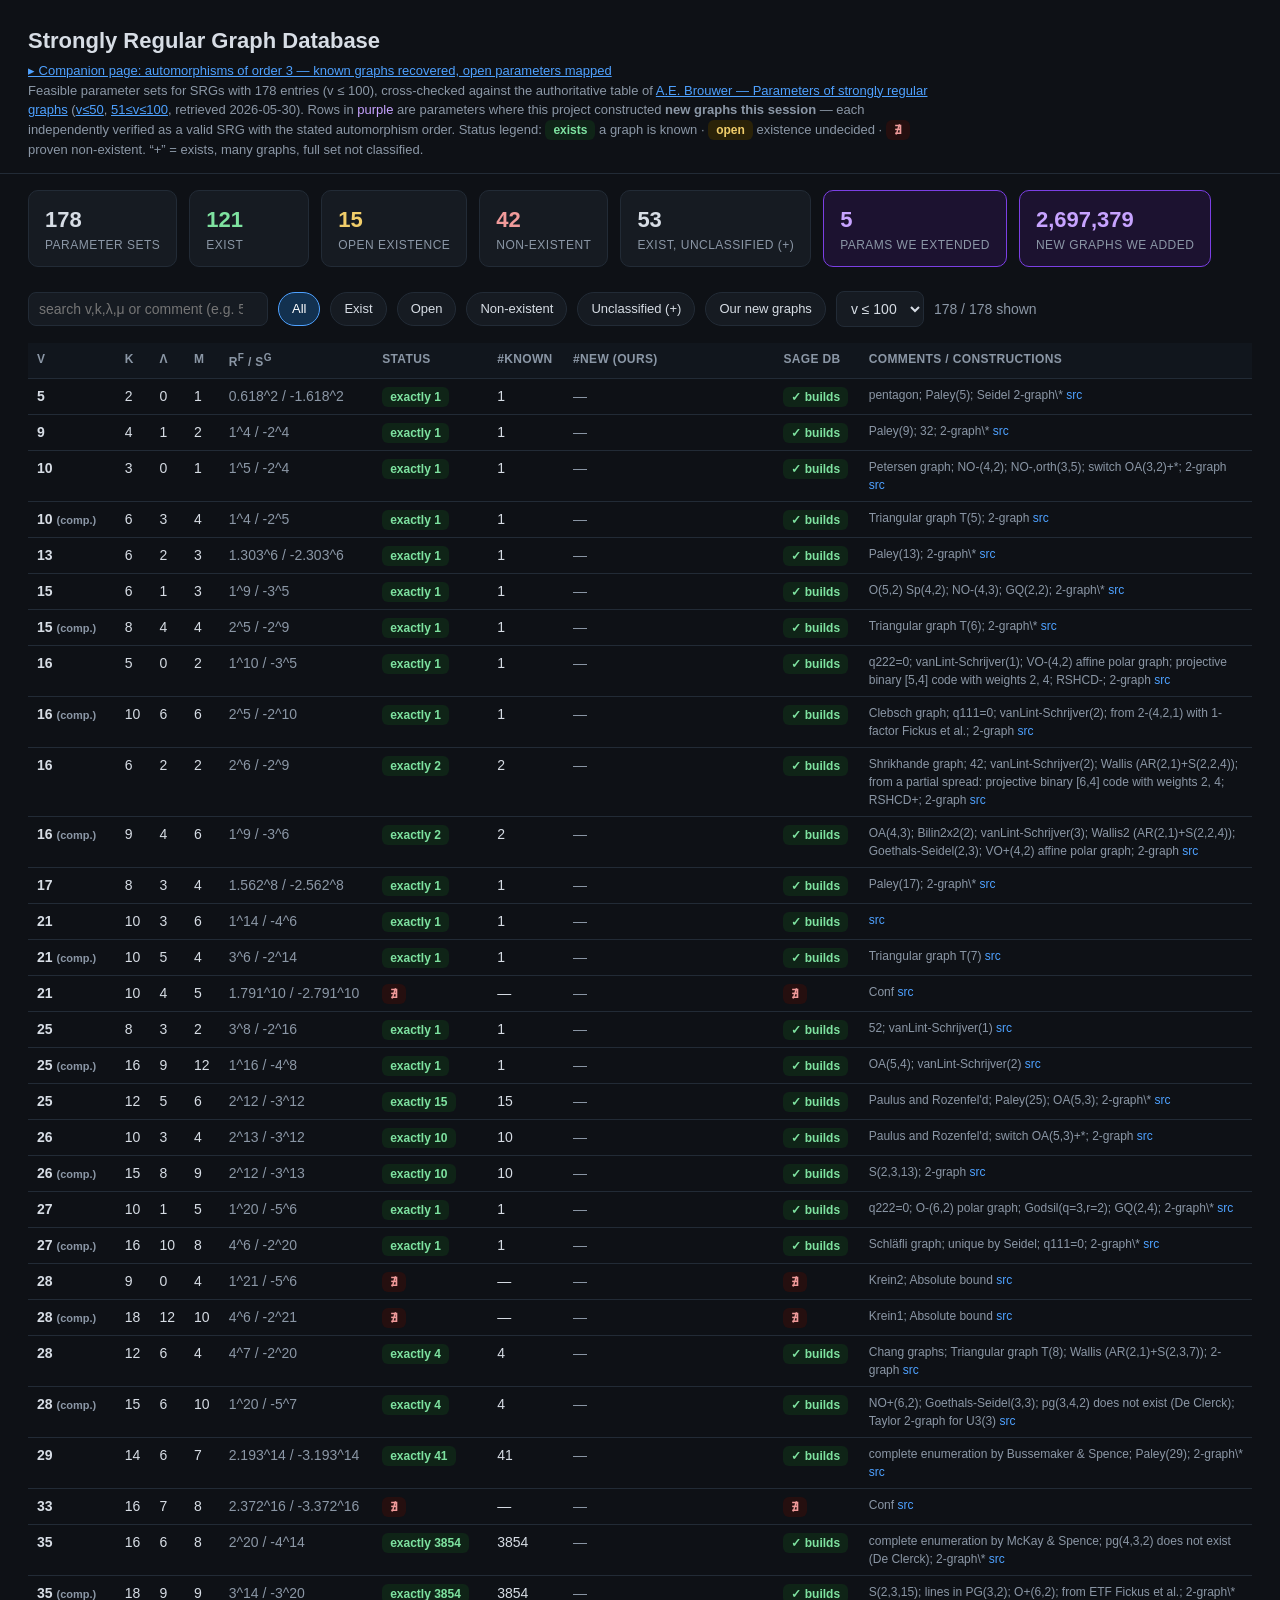
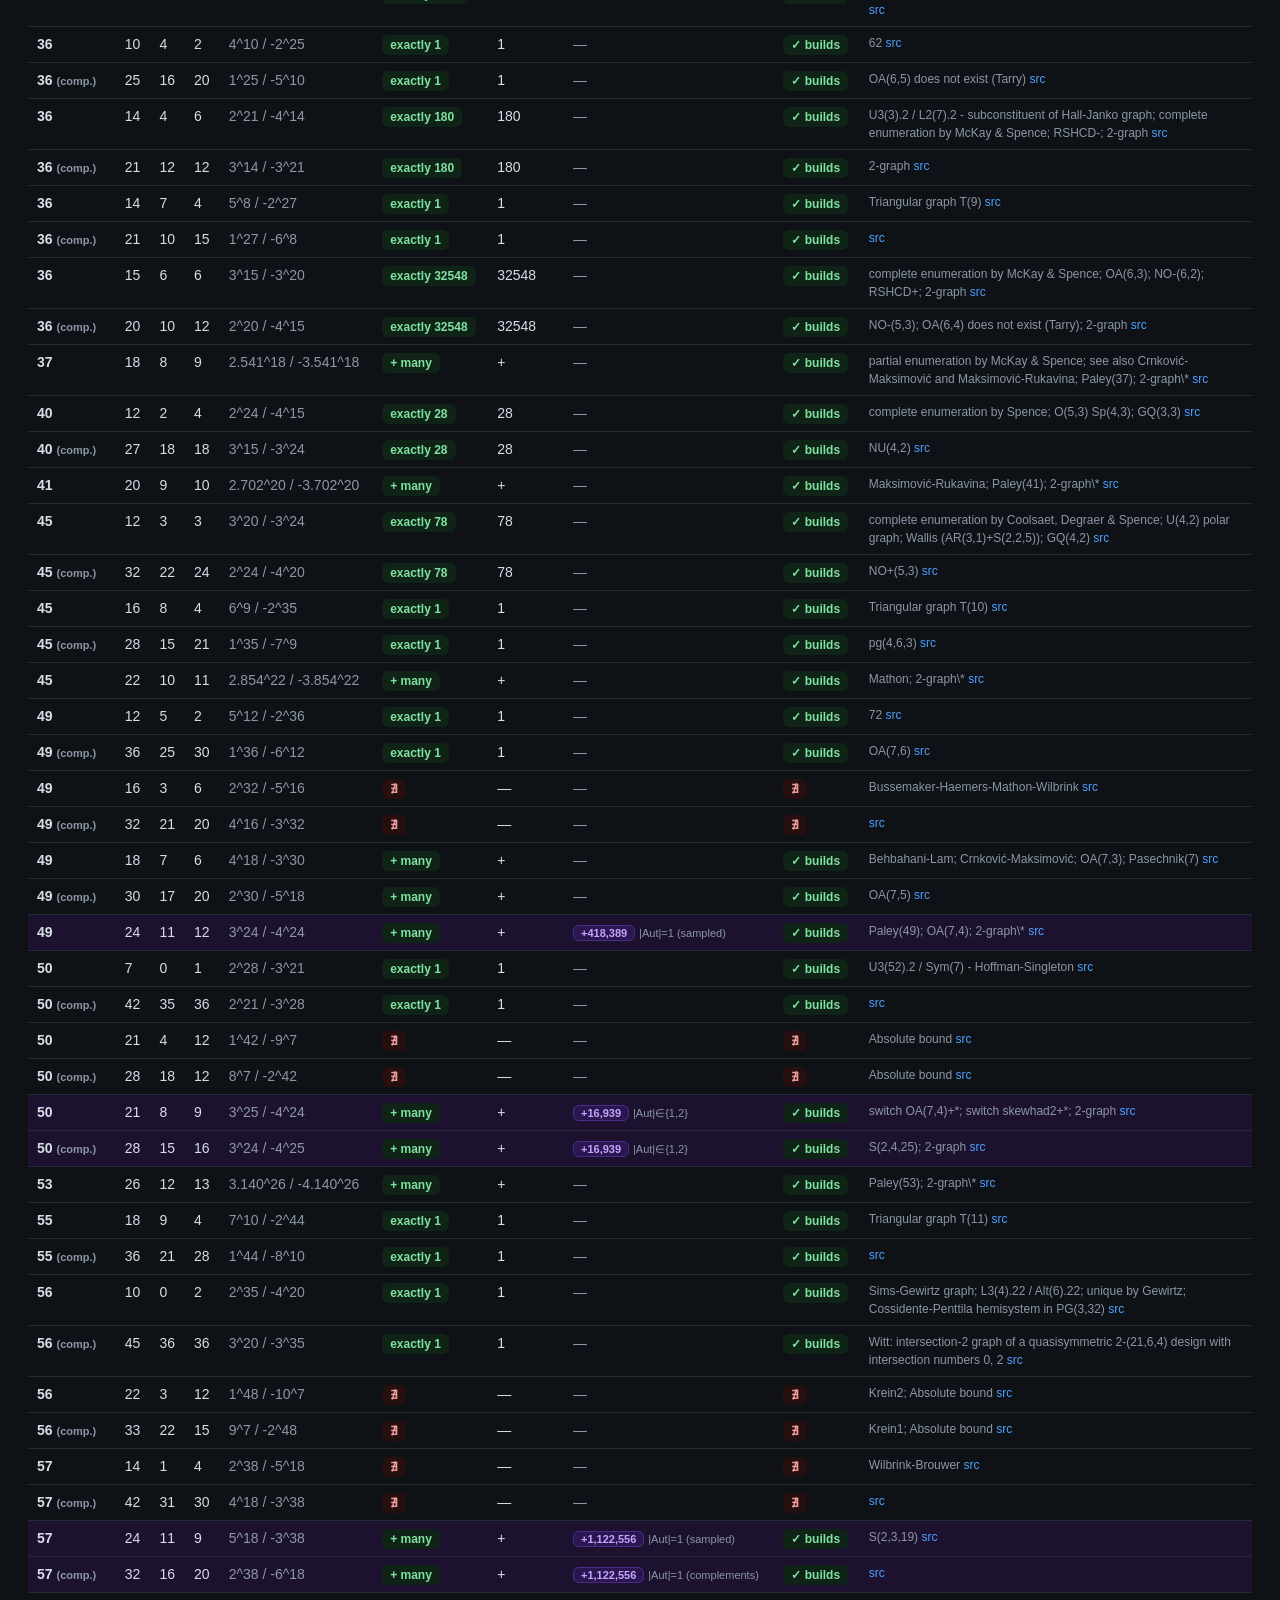
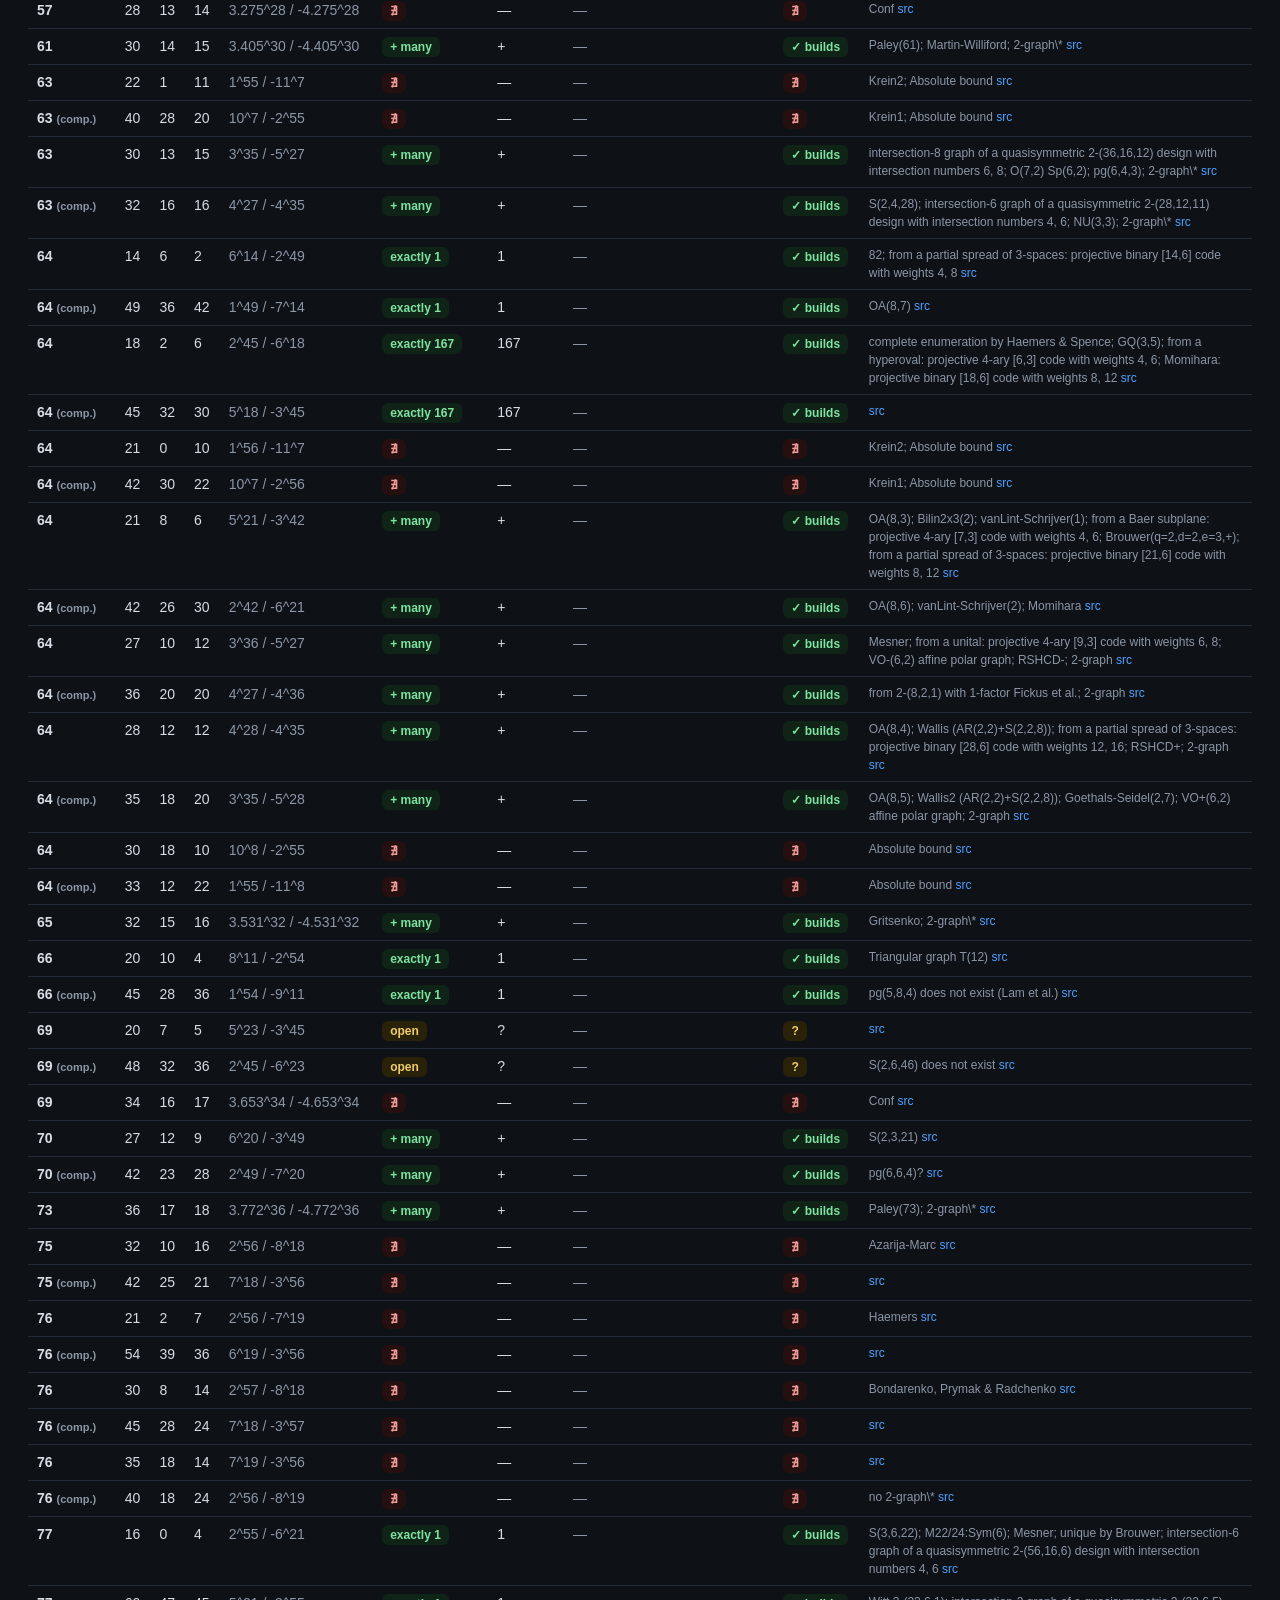
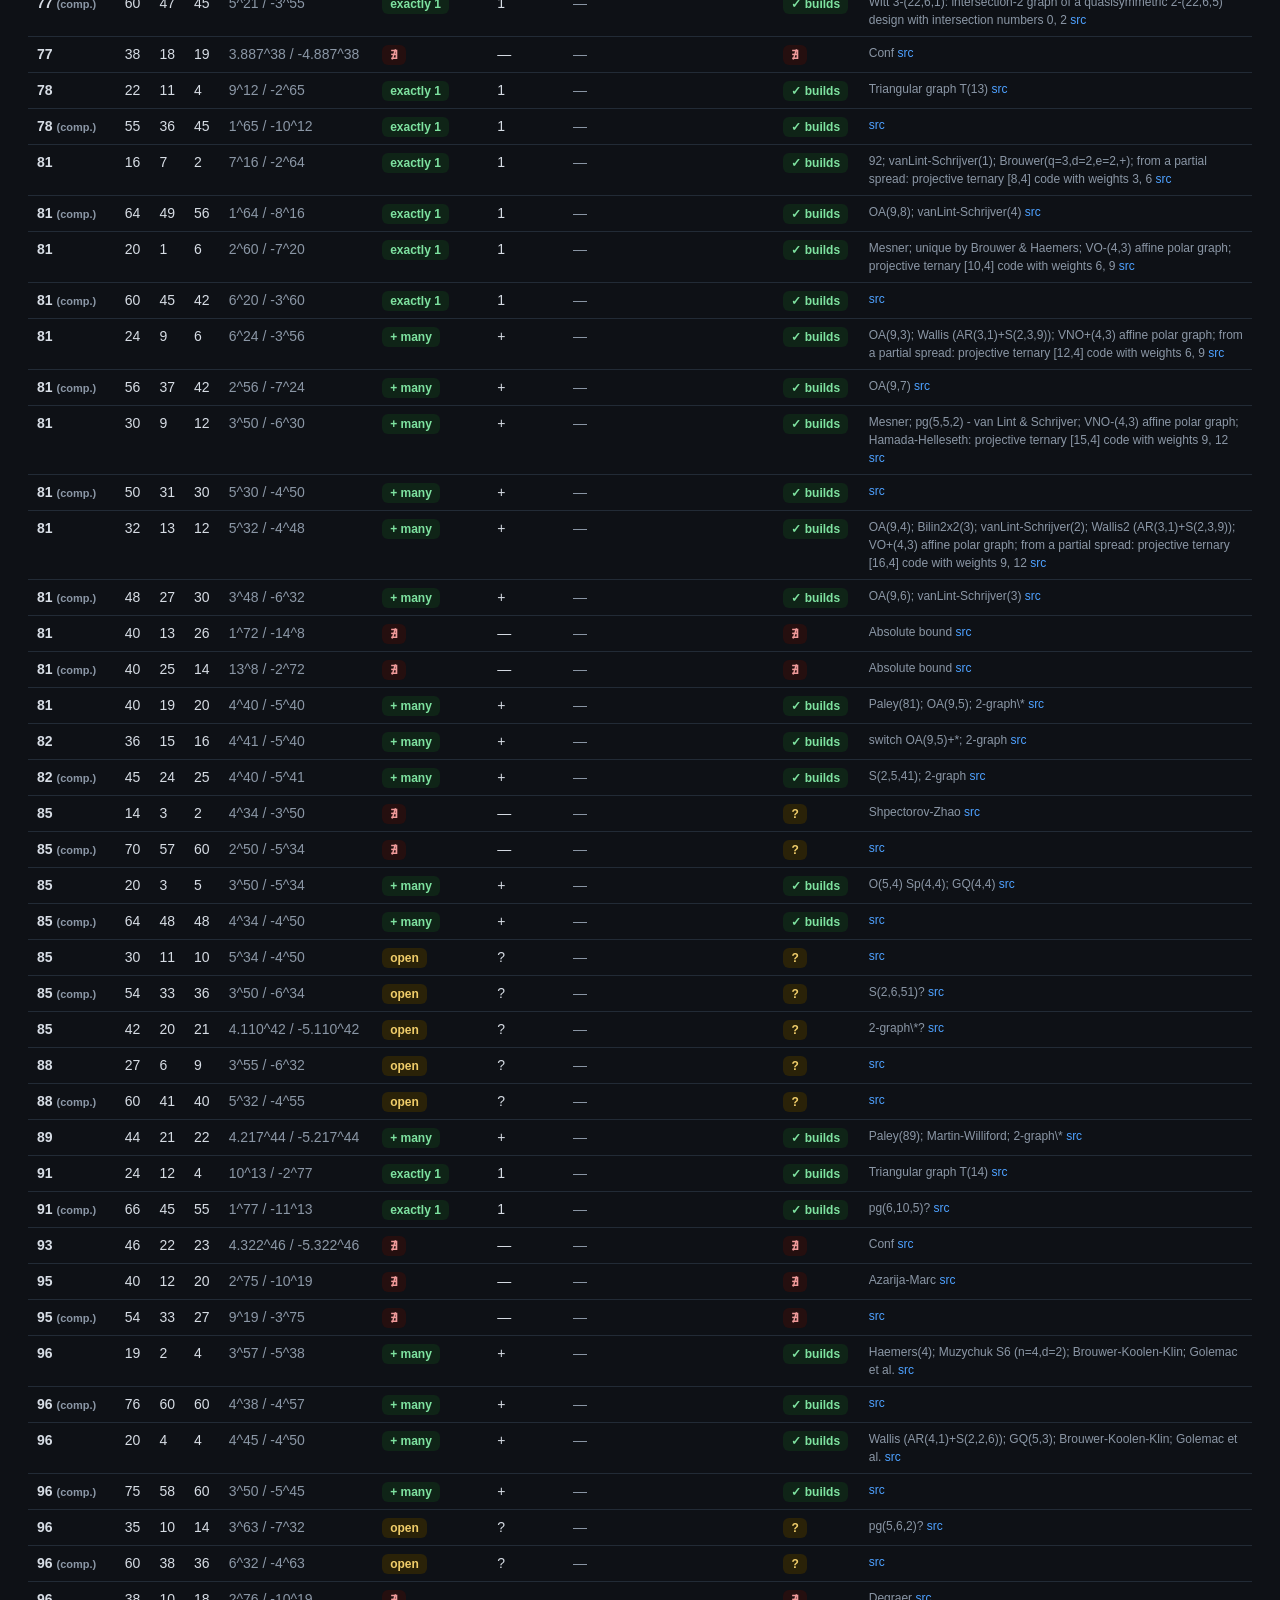
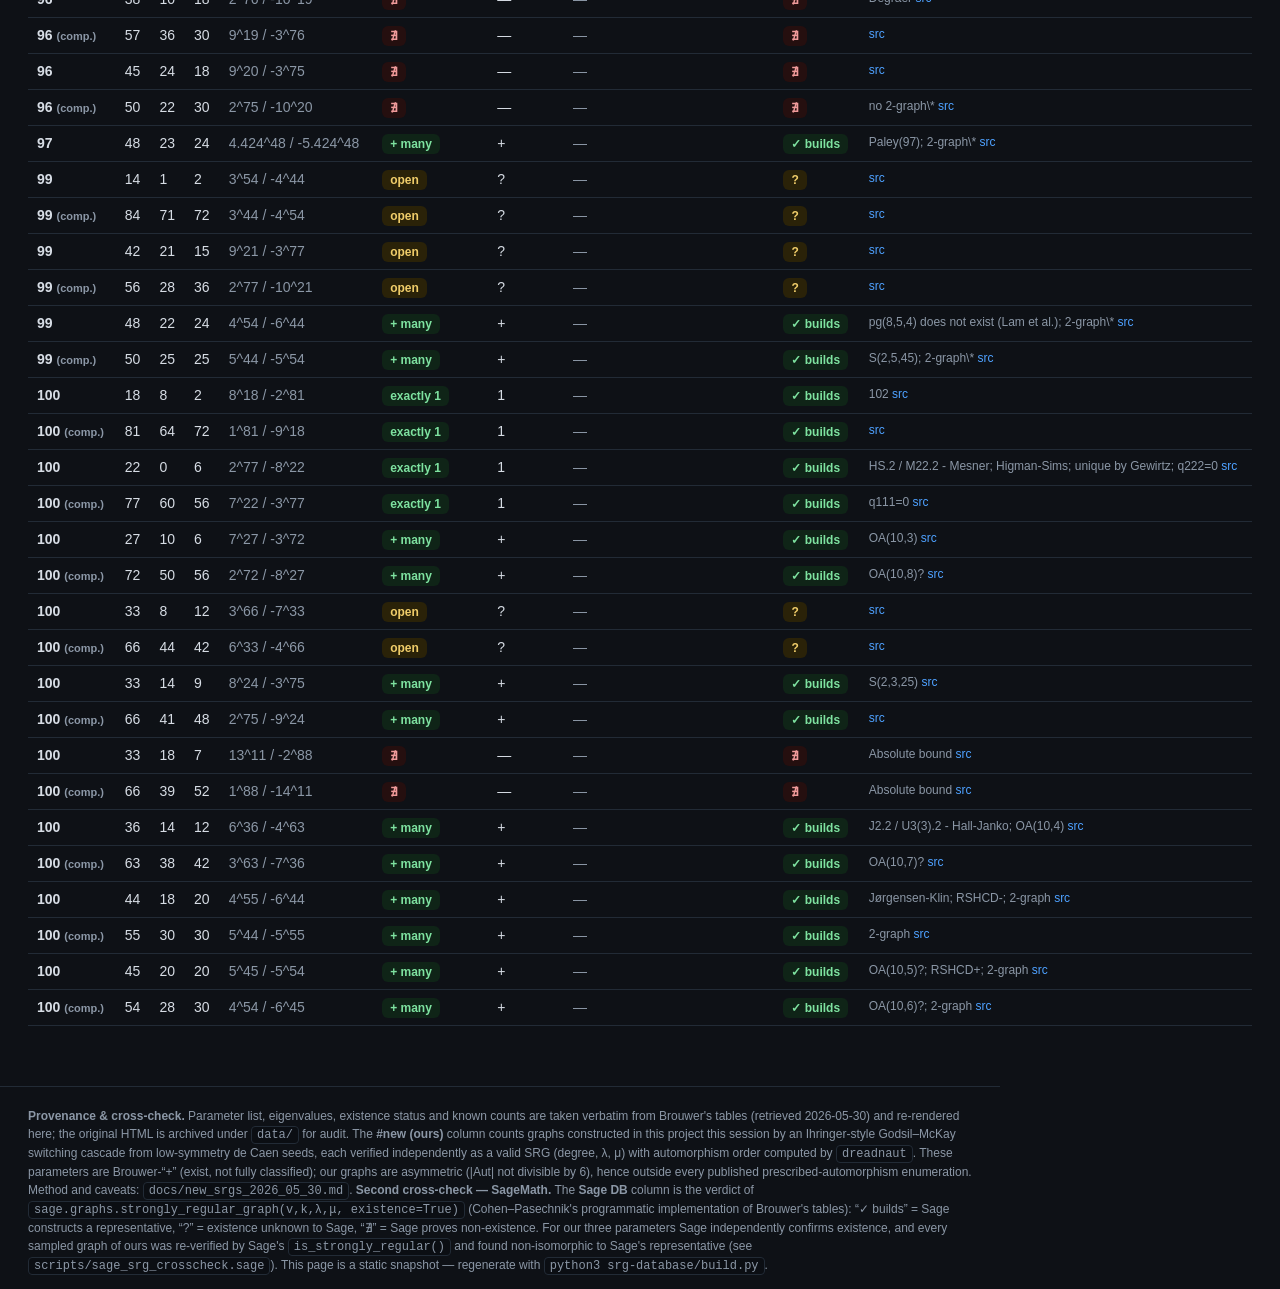
==== commit 2799a322: "z3.html: automorphisms of order 3 — recover-the-known table (74 known SRG x Z3 actions: 74/74 pass t" ====
--- a/index.html
+++ b/index.html
@@ -54,6 +54,7 @@
 <body>
 <header>
 <h1>Strongly Regular Graph Database</h1>
+<div class="sub"><a href="z3.html">&#9656; Companion page: automorphisms of order 3 — known graphs recovered, open parameters mapped</a></div>
 <div class="sub">Feasible parameter sets for SRGs with 178 entries (v&nbsp;&le;&nbsp;100),
 cross-checked against the authoritative table of
 <a href="https://aeb.win.tue.nl/graphs/srg/" target="_blank">A.E.&nbsp;Brouwer &mdash; Parameters of strongly regular graphs</a>
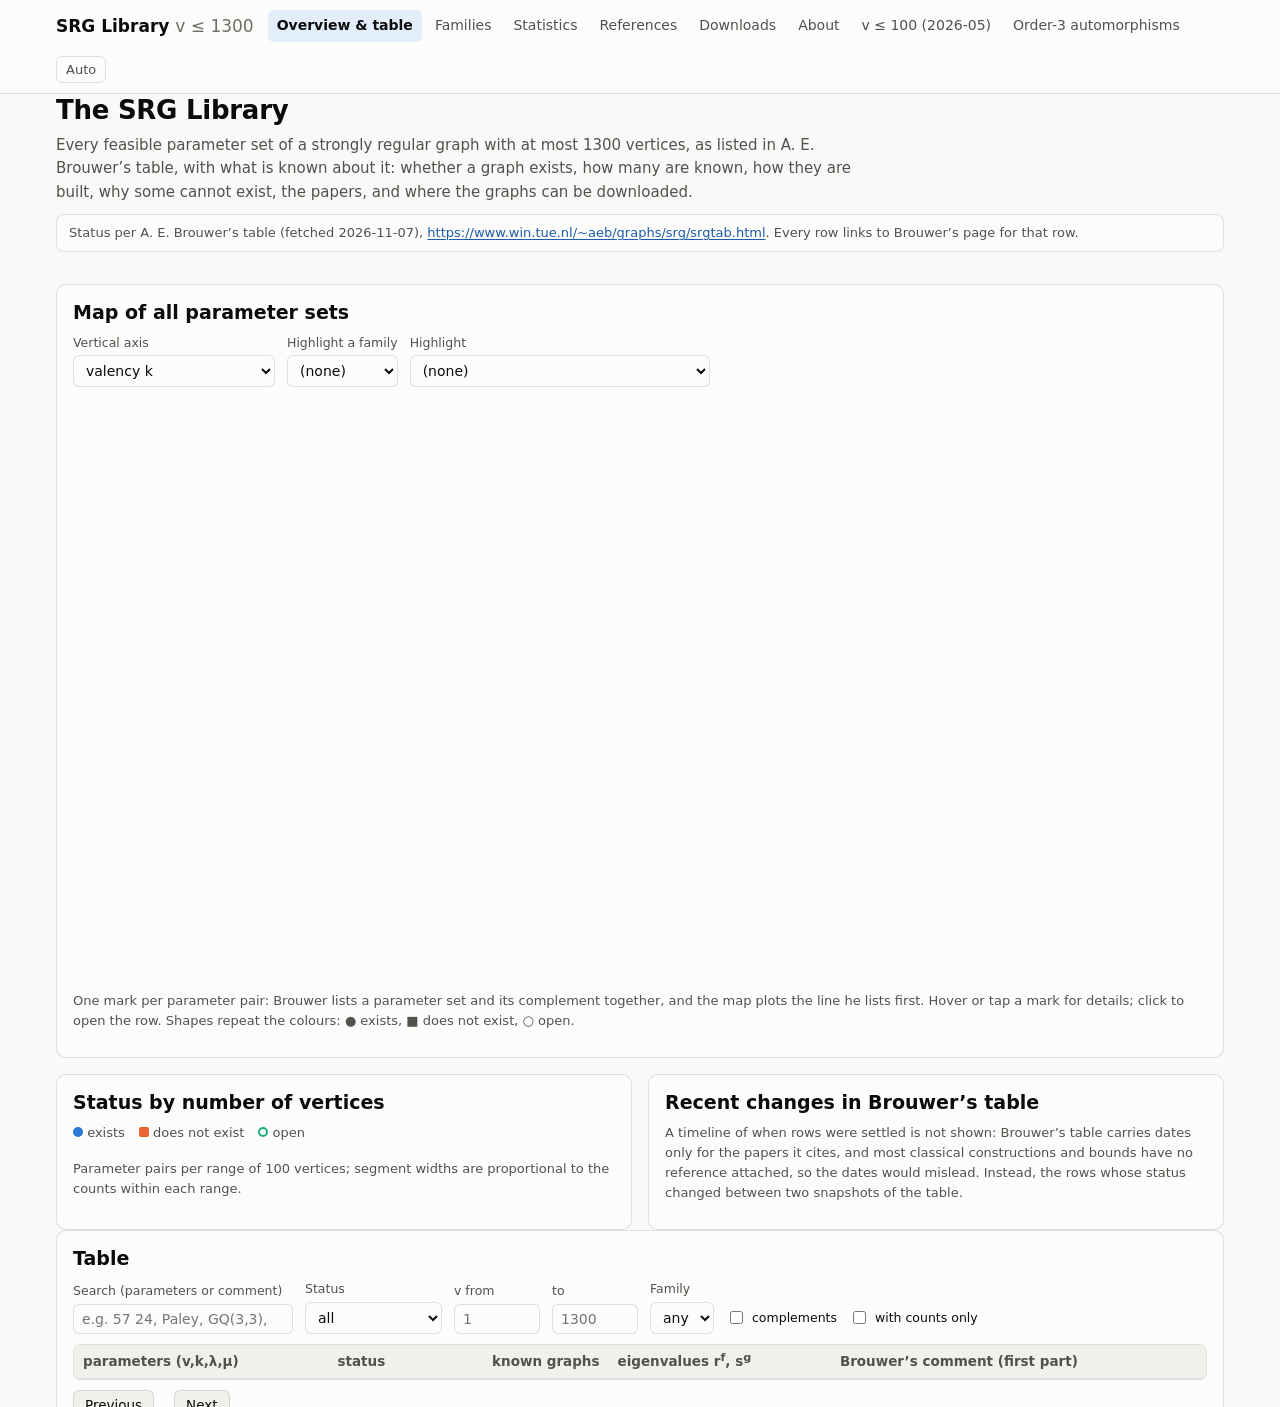
==== commit 9376563d: "Site: the SRG Library is the main page (index.html redirects to library.html); old v<=100 table kept" ====
--- a/index.html
+++ b/index.html
@@ -1,196 +1,8 @@
-<!DOCTYPE html>
-<html lang="en">
-<head>
-<meta charset="utf-8">
+<!doctype html>
+<html lang="en"><head><meta charset="utf-8">
 <meta name="viewport" content="width=device-width, initial-scale=1">
-<title>SRG Database — known &amp; newly constructed</title>
-<style>
-:root{--bg:#0e1116;--panel:#161b22;--line:#222b36;--txt:#d7dde5;--mut:#8b97a6;
---exists:#1f7a3f;--existsbg:#0f2417;--open:#b8860b;--openbg:#2a2208;--none:#8a2b2b;--nonebg:#250f0f;
---ours:#7b3fe4;--oursbg:#1c1230;--accent:#4ea1ff;}
-*{box-sizing:border-box}
-body{margin:0;background:var(--bg);color:var(--txt);font:14px/1.5 -apple-system,Segoe UI,Roboto,Helvetica,Arial,sans-serif}
-header{padding:24px 28px 14px;border-bottom:1px solid var(--line)}
-h1{margin:0 0 4px;font-size:22px}
-.sub{color:var(--mut);font-size:13px;max-width:900px}
-.sub a{color:var(--accent)}
-.cards{display:flex;flex-wrap:wrap;gap:12px;padding:16px 28px}
-.card{background:var(--panel);border:1px solid var(--line);border-radius:10px;padding:12px 16px;min-width:120px}
-.card .num{font-size:22px;font-weight:700}
-.card .lab{color:var(--mut);font-size:12px;text-transform:uppercase;letter-spacing:.04em}
-.card.ours{border-color:var(--ours);background:var(--oursbg)}
-.controls{display:flex;flex-wrap:wrap;gap:10px;align-items:center;padding:8px 28px 16px}
-input[type=search],select{background:var(--panel);border:1px solid var(--line);color:var(--txt);
-border-radius:8px;padding:8px 10px;font-size:14px}
-input[type=search]{min-width:240px}
-.chip{border:1px solid var(--line);background:var(--panel);color:var(--txt);border-radius:20px;
-padding:6px 13px;cursor:pointer;font-size:13px;user-select:none}
-.chip.on{border-color:var(--accent);color:#fff;background:#13314f}
-.wrap{padding:0 28px 60px}
-table{border-collapse:collapse;width:100%;font-variant-numeric:tabular-nums}
-th,td{padding:7px 9px;border-bottom:1px solid var(--line);text-align:left;vertical-align:top}
-th{position:sticky;top:0;background:#11161d;cursor:pointer;white-space:nowrap;font-size:12px;
-text-transform:uppercase;letter-spacing:.03em;color:var(--mut)}
-th:hover{color:#fff}
-td.param{font-weight:600;white-space:nowrap}
-.badge{display:inline-block;border-radius:6px;padding:1px 8px;font-size:12px;font-weight:600}
-.b-exists{color:#7ee2a0;background:var(--existsbg)}
-.b-open{color:#f0cd6a;background:var(--openbg)}
-.b-none{color:#f09a9a;background:var(--nonebg)}
-tr.ours{background:var(--oursbg)}
-tr.ours:hover{background:#241740}
-tr:hover{background:#11161d}
-.ours-badge{color:#c7a3ff;background:#2a1750;border:1px solid #4a2c87;border-radius:6px;
-padding:1px 7px;font-size:11px;font-weight:700;white-space:nowrap}
-.eig{color:var(--mut);white-space:nowrap}
-.cmt{color:var(--mut);font-size:12px;max-width:380px}
-.comp{color:var(--mut);font-size:11px}
-a.src{color:var(--accent);text-decoration:none;font-size:12px}
-footer{color:var(--mut);font-size:12px;padding:20px 28px;border-top:1px solid var(--line);max-width:1000px}
-code{background:#0b0e13;border:1px solid var(--line);border-radius:4px;padding:1px 5px}
-.count0{color:var(--mut)}
-</style>
-</head>
-<body>
-<header>
-<h1>Strongly Regular Graph Database</h1>
-<div class="sub"><a href="z3.html">&#9656; Companion page: automorphisms of order 3 — known graphs recovered, open parameters mapped</a></div>
-<div class="sub">Feasible parameter sets for SRGs with 178 entries (v&nbsp;&le;&nbsp;100),
-cross-checked against the authoritative table of
-<a href="https://aeb.win.tue.nl/graphs/srg/" target="_blank">A.E.&nbsp;Brouwer &mdash; Parameters of strongly regular graphs</a>
-(<a href="data/brouwer_1-50.html">v&le;50</a>, <a href="data/brouwer_51-100.html">51&le;v&le;100</a>, retrieved 2026-05-30).
-Rows in <span style="color:#c7a3ff">purple</span> are parameters where this project constructed
-<b>new graphs this session</b> &mdash; each independently verified as a valid SRG with the stated automorphism order.
-Status legend: <span class="badge b-exists">exists</span> a graph is known &middot;
-<span class="badge b-open">open</span> existence undecided &middot;
-<span class="badge b-none">&#8708;</span> proven non-existent.
-&ldquo;+&rdquo; = exists, many graphs, full set not classified.</div>
-</header>
-
-<div class="cards">
-<div class="card"><div class="num">178</div><div class="lab">Parameter sets</div></div>
-<div class="card"><div class="num" style="color:#7ee2a0">121</div><div class="lab">Exist</div></div>
-<div class="card"><div class="num" style="color:#f0cd6a">15</div><div class="lab">Open existence</div></div>
-<div class="card"><div class="num" style="color:#f09a9a">42</div><div class="lab">Non-existent</div></div>
-<div class="card"><div class="num">53</div><div class="lab">Exist, unclassified (+)</div></div>
-<div class="card ours"><div class="num" style="color:#c7a3ff">5</div><div class="lab">Params we extended</div></div>
-<div class="card ours"><div class="num" style="color:#c7a3ff">2,697,379</div><div class="lab">New graphs we added</div></div>
-</div>
-
-<div class="controls">
-<input type="search" id="q" placeholder="search v,k,&lambda;,&mu; or comment (e.g. 50 21, Paley, Conway, T(14))">
-<span class="chip on" data-f="all">All</span>
-<span class="chip" data-f="exists">Exist</span>
-<span class="chip" data-f="open">Open</span>
-<span class="chip" data-f="none">Non-existent</span>
-<span class="chip" data-f="unclass">Unclassified (+)</span>
-<span class="chip" data-f="ours">Our new graphs</span>
-<select id="vmax"><option value="100">v &le; 100</option><option value="50">v &le; 50</option>
-<option value="40">v &le; 40</option></select>
-<span id="shown" style="color:var(--mut)"></span>
-</div>
-
-<div class="wrap">
-<table id="t">
-<thead><tr>
-<th data-k="v">v</th><th data-k="k">k</th><th data-k="lam">&lambda;</th><th data-k="mu">&mu;</th>
-<th data-k="r">r<sup>f</sup>&nbsp;/&nbsp;s<sup>g</sup></th>
-<th data-k="status">status</th><th data-k="count">#known</th>
-<th data-k="ours">#new&nbsp;(ours)</th><th data-k="sage">Sage&nbsp;DB</th>
-<th data-k="comments">comments / constructions</th>
-</tr></thead>
-<tbody id="tb"></tbody>
-</table>
-</div>
-
-<footer>
-<b>Provenance &amp; cross-check.</b> Parameter list, eigenvalues, existence status and known counts are taken
-verbatim from Brouwer's tables (retrieved 2026-05-30) and re-rendered here; the original HTML is archived under
-<code>data/</code> for audit. The <b>#new (ours)</b> column counts graphs constructed in this project this session by an
-Ihringer-style Godsil&ndash;McKay switching cascade from low-symmetry de&nbsp;Caen seeds, each verified independently as a
-valid SRG (degree, &lambda;, &mu;) with automorphism order computed by <code>dreadnaut</code>. These parameters are
-Brouwer-&ldquo;+&rdquo; (exist, not fully classified); our graphs are asymmetric (|Aut| not divisible by 6), hence
-outside every published prescribed-automorphism enumeration. Method and caveats: <code>docs/new_srgs_2026_05_30.md</code>.
-<b>Second cross-check &mdash; SageMath.</b> The <b>Sage&nbsp;DB</b> column is the verdict of
-<code>sage.graphs.strongly_regular_graph(v,k,&lambda;,&mu;,&nbsp;existence=True)</code> (Cohen&ndash;Pasechnik's
-programmatic implementation of Brouwer's tables): &ldquo;&#10003;&nbsp;builds&rdquo; = Sage constructs a representative,
-&ldquo;?&rdquo; = existence unknown to Sage, &ldquo;&#8708;&rdquo; = Sage proves non-existence. For our three parameters
-Sage independently confirms existence, and every sampled graph of ours was re-verified by Sage's
-<code>is_strongly_regular()</code> and found non-isomorphic to Sage's representative (see
-<code>scripts/sage_srg_crosscheck.sage</code>).
-This page is a static snapshot &mdash; regenerate with <code>python3 srg-database/build.py</code>.
-</footer>
-
-<script>
-const DATA = [{"v":5,"k":2,"lam":0,"mu":1,"r":"0.618^2","s":"-1.618^2","status":"exists","count":1,"label":"exactly 1","comp":false,"comments":"pentagon; Paley(5); Seidel 2-graph\\*","page":"srgtab1-50.html","ours":0,"ours_aut":"","ours_file":"","sage":"True"},{"v":9,"k":4,"lam":1,"mu":2,"r":"1^4","s":"-2^4","status":"exists","count":1,"label":"exactly 1","comp":false,"comments":"Paley(9); 32; 2-graph\\*","page":"srgtab1-50.html","ours":0,"ours_aut":"","ours_file":"","sage":"True"},{"v":10,"k":3,"lam":0,"mu":1,"r":"1^5","s":"-2^4","status":"exists","count":1,"label":"exactly 1","comp":false,"comments":"Petersen graph; NO-(4,2); NO-,orth(3,5); switch OA(3,2)+*; 2-graph","page":"srgtab1-50.html","ours":0,"ours_aut":"","ours_file":"","sage":"True"},{"v":10,"k":6,"lam":3,"mu":4,"r":"1^4","s":"-2^5","status":"exists","count":1,"label":"exactly 1","comp":true,"comments":"Triangular graph T(5); 2-graph","page":"srgtab1-50.html","ours":0,"ours_aut":"","ours_file":"","sage":"True"},{"v":13,"k":6,"lam":2,"mu":3,"r":"1.303^6","s":"-2.303^6","status":"exists","count":1,"label":"exactly 1","comp":false,"comments":"Paley(13); 2-graph\\*","page":"srgtab1-50.html","ours":0,"ours_aut":"","ours_file":"","sage":"True"},{"v":15,"k":6,"lam":1,"mu":3,"r":"1^9","s":"-3^5","status":"exists","count":1,"label":"exactly 1","comp":false,"comments":"O(5,2) Sp(4,2); NO-(4,3); GQ(2,2); 2-graph\\*","page":"srgtab1-50.html","ours":0,"ours_aut":"","ours_file":"","sage":"True"},{"v":15,"k":8,"lam":4,"mu":4,"r":"2^5","s":"-2^9","status":"exists","count":1,"label":"exactly 1","comp":true,"comments":"Triangular graph T(6); 2-graph\\*","page":"srgtab1-50.html","ours":0,"ours_aut":"","ours_file":"","sage":"True"},{"v":16,"k":5,"lam":0,"mu":2,"r":"1^10","s":"-3^5","status":"exists","count":1,"label":"exactly 1","comp":false,"comments":"q222=0; vanLint-Schrijver(1); VO-(4,2) affine polar graph; projective binary [5,4] code with weights 2, 4; RSHCD-; 2-graph","page":"srgtab1-50.html","ours":0,"ours_aut":"","ours_file":"","sage":"True"},{"v":16,"k":10,"lam":6,"mu":6,"r":"2^5","s":"-2^10","status":"exists","count":1,"label":"exactly 1","comp":true,"comments":"Clebsch graph; q111=0; vanLint-Schrijver(2); from 2-(4,2,1) with 1-factor Fickus et al.; 2-graph","page":"srgtab1-50.html","ours":0,"ours_aut":"","ours_file":"","sage":"True"},{"v":16,"k":6,"lam":2,"mu":2,"r":"2^6","s":"-2^9","status":"exists","count":2,"label":"exactly 2","comp":false,"comments":"Shrikhande graph; 42; vanLint-Schrijver(2); Wallis (AR(2,1)+S(2,2,4)); from a partial spread: projective binary [6,4] code with weights 2, 4; RSHCD+; 2-graph","page":"srgtab1-50.html","ours":0,"ours_aut":"","ours_file":"","sage":"True"},{"v":16,"k":9,"lam":4,"mu":6,"r":"1^9","s":"-3^6","status":"exists","count":2,"label":"exactly 2","comp":true,"comments":"OA(4,3); Bilin2x2(2); vanLint-Schrijver(3); Wallis2 (AR(2,1)+S(2,2,4)); Goethals-Seidel(2,3); VO+(4,2) affine polar graph; 2-graph","page":"srgtab1-50.html","ours":0,"ours_aut":"","ours_file":"","sage":"True"},{"v":17,"k":8,"lam":3,"mu":4,"r":"1.562^8","s":"-2.562^8","status":"exists","count":1,"label":"exactly 1","comp":false,"comments":"Paley(17); 2-graph\\*","page":"srgtab1-50.html","ours":0,"ours_aut":"","ours_file":"","sage":"True"},{"v":21,"k":10,"lam":3,"mu":6,"r":"1^14","s":"-4^6","status":"exists","count":1,"label":"exactly 1","comp":false,"comments":"","page":"srgtab1-50.html","ours":0,"ours_aut":"","ours_file":"","sage":"True"},{"v":21,"k":10,"lam":5,"mu":4,"r":"3^6","s":"-2^14","status":"exists","count":1,"label":"exactly 1","comp":true,"comments":"Triangular graph T(7)","page":"srgtab1-50.html","ours":0,"ours_aut":"","ours_file":"","sage":"True"},{"v":21,"k":10,"lam":4,"mu":5,"r":"1.791^10","s":"-2.791^10","status":"none","count":0,"label":"\u2204","comp":false,"comments":"Conf","page":"srgtab1-50.html","ours":0,"ours_aut":"","ours_file":"","sage":"False"},{"v":25,"k":8,"lam":3,"mu":2,"r":"3^8","s":"-2^16","status":"exists","count":1,"label":"exactly 1","comp":false,"comments":"52; vanLint-Schrijver(1)","page":"srgtab1-50.html","ours":0,"ours_aut":"","ours_file":"","sage":"True"},{"v":25,"k":16,"lam":9,"mu":12,"r":"1^16","s":"-4^8","status":"exists","count":1,"label":"exactly 1","comp":true,"comments":"OA(5,4); vanLint-Schrijver(2)","page":"srgtab1-50.html","ours":0,"ours_aut":"","ours_file":"","sage":"True"},{"v":25,"k":12,"lam":5,"mu":6,"r":"2^12","s":"-3^12","status":"exists","count":15,"label":"exactly 15","comp":false,"comments":"Paulus and Rozenfel'd; Paley(25); OA(5,3); 2-graph\\*","page":"srgtab1-50.html","ours":0,"ours_aut":"","ours_file":"","sage":"True"},{"v":26,"k":10,"lam":3,"mu":4,"r":"2^13","s":"-3^12","status":"exists","count":10,"label":"exactly 10","comp":false,"comments":"Paulus and Rozenfel'd; switch OA(5,3)+*; 2-graph","page":"srgtab1-50.html","ours":0,"ours_aut":"","ours_file":"","sage":"True"},{"v":26,"k":15,"lam":8,"mu":9,"r":"2^12","s":"-3^13","status":"exists","count":10,"label":"exactly 10","comp":true,"comments":"S(2,3,13); 2-graph","page":"srgtab1-50.html","ours":0,"ours_aut":"","ours_file":"","sage":"True"},{"v":27,"k":10,"lam":1,"mu":5,"r":"1^20","s":"-5^6","status":"exists","count":1,"label":"exactly 1","comp":false,"comments":"q222=0; O-(6,2) polar graph; Godsil(q=3,r=2); GQ(2,4); 2-graph\\*","page":"srgtab1-50.html","ours":0,"ours_aut":"","ours_file":"","sage":"True"},{"v":27,"k":16,"lam":10,"mu":8,"r":"4^6","s":"-2^20","status":"exists","count":1,"label":"exactly 1","comp":true,"comments":"Schl\u00e4fli graph; unique by Seidel; q111=0; 2-graph\\*","page":"srgtab1-50.html","ours":0,"ours_aut":"","ours_file":"","sage":"True"},{"v":28,"k":9,"lam":0,"mu":4,"r":"1^21","s":"-5^6","status":"none","count":0,"label":"\u2204","comp":false,"comments":"Krein2; Absolute bound","page":"srgtab1-50.html","ours":0,"ours_aut":"","ours_file":"","sage":"False"},{"v":28,"k":18,"lam":12,"mu":10,"r":"4^6","s":"-2^21","status":"none","count":0,"label":"\u2204","comp":true,"comments":"Krein1; Absolute bound","page":"srgtab1-50.html","ours":0,"ours_aut":"","ours_file":"","sage":"False"},{"v":28,"k":12,"lam":6,"mu":4,"r":"4^7","s":"-2^20","status":"exists","count":4,"label":"exactly 4","comp":false,"comments":"Chang graphs; Triangular graph T(8); Wallis (AR(2,1)+S(2,3,7)); 2-graph","page":"srgtab1-50.html","ours":0,"ours_aut":"","ours_file":"","sage":"True"},{"v":28,"k":15,"lam":6,"mu":10,"r":"1^20","s":"-5^7","status":"exists","count":4,"label":"exactly 4","comp":true,"comments":"NO+(6,2); Goethals-Seidel(3,3); pg(3,4,2) does not exist (De Clerck); Taylor 2-graph for U3(3)","page":"srgtab1-50.html","ours":0,"ours_aut":"","ours_file":"","sage":"True"},{"v":29,"k":14,"lam":6,"mu":7,"r":"2.193^14","s":"-3.193^14","status":"exists","count":41,"label":"exactly 41","comp":false,"comments":"complete enumeration by Bussemaker & Spence; Paley(29); 2-graph\\*","page":"srgtab1-50.html","ours":0,"ours_aut":"","ours_file":"","sage":"True"},{"v":33,"k":16,"lam":7,"mu":8,"r":"2.372^16","s":"-3.372^16","status":"none","count":0,"label":"\u2204","comp":false,"comments":"Conf","page":"srgtab1-50.html","ours":0,"ours_aut":"","ours_file":"","sage":"False"},{"v":35,"k":16,"lam":6,"mu":8,"r":"2^20","s":"-4^14","status":"exists","count":3854,"label":"exactly 3854","comp":false,"comments":"complete enumeration by McKay & Spence; pg(4,3,2) does not exist (De Clerck); 2-graph\\*","page":"srgtab1-50.html","ours":0,"ours_aut":"","ours_file":"","sage":"True"},{"v":35,"k":18,"lam":9,"mu":9,"r":"3^14","s":"-3^20","status":"exists","count":3854,"label":"exactly 3854","comp":true,"comments":"S(2,3,15); lines in PG(3,2); O+(6,2); from ETF Fickus et al.; 2-graph\\*","page":"srgtab1-50.html","ours":0,"ours_aut":"","ours_file":"","sage":"True"},{"v":36,"k":10,"lam":4,"mu":2,"r":"4^10","s":"-2^25","status":"exists","count":1,"label":"exactly 1","comp":false,"comments":"62","page":"srgtab1-50.html","ours":0,"ours_aut":"","ours_file":"","sage":"True"},{"v":36,"k":25,"lam":16,"mu":20,"r":"1^25","s":"-5^10","status":"exists","count":1,"label":"exactly 1","comp":true,"comments":"OA(6,5) does not exist (Tarry)","page":"srgtab1-50.html","ours":0,"ours_aut":"","ours_file":"","sage":"True"},{"v":36,"k":14,"lam":4,"mu":6,"r":"2^21","s":"-4^14","status":"exists","count":180,"label":"exactly 180","comp":false,"comments":"U3(3).2 / L2(7).2 - subconstituent of Hall-Janko graph; complete enumeration by McKay & Spence; RSHCD-; 2-graph","page":"srgtab1-50.html","ours":0,"ours_aut":"","ours_file":"","sage":"True"},{"v":36,"k":21,"lam":12,"mu":12,"r":"3^14","s":"-3^21","status":"exists","count":180,"label":"exactly 180","comp":true,"comments":"2-graph","page":"srgtab1-50.html","ours":0,"ours_aut":"","ours_file":"","sage":"True"},{"v":36,"k":14,"lam":7,"mu":4,"r":"5^8","s":"-2^27","status":"exists","count":1,"label":"exactly 1","comp":false,"comments":"Triangular graph T(9)","page":"srgtab1-50.html","ours":0,"ours_aut":"","ours_file":"","sage":"True"},{"v":36,"k":21,"lam":10,"mu":15,"r":"1^27","s":"-6^8","status":"exists","count":1,"label":"exactly 1","comp":true,"comments":"","page":"srgtab1-50.html","ours":0,"ours_aut":"","ours_file":"","sage":"True"},{"v":36,"k":15,"lam":6,"mu":6,"r":"3^15","s":"-3^20","status":"exists","count":32548,"label":"exactly 32548","comp":false,"comments":"complete enumeration by McKay & Spence; OA(6,3); NO-(6,2); RSHCD+; 2-graph","page":"srgtab1-50.html","ours":0,"ours_aut":"","ours_file":"","sage":"True"},{"v":36,"k":20,"lam":10,"mu":12,"r":"2^20","s":"-4^15","status":"exists","count":32548,"label":"exactly 32548","comp":true,"comments":"NO-(5,3); OA(6,4) does not exist (Tarry); 2-graph","page":"srgtab1-50.html","ours":0,"ours_aut":"","ours_file":"","sage":"True"},{"v":37,"k":18,"lam":8,"mu":9,"r":"2.541^18","s":"-3.541^18","status":"exists","count":"+","label":"+ many","comp":false,"comments":"partial enumeration by McKay & Spence; see also Crnkovi\u0107-Maksimovi\u0107 and Maksimovi\u0107-Rukavina; Paley(37); 2-graph\\*","page":"srgtab1-50.html","ours":0,"ours_aut":"","ours_file":"","sage":"True"},{"v":40,"k":12,"lam":2,"mu":4,"r":"2^24","s":"-4^15","status":"exists","count":28,"label":"exactly 28","comp":false,"comments":"complete enumeration by Spence; \tO(5,3) Sp(4,3); GQ(3,3)","page":"srgtab1-50.html","ours":0,"ours_aut":"","ours_file":"","sage":"True"},{"v":40,"k":27,"lam":18,"mu":18,"r":"3^15","s":"-3^24","status":"exists","count":28,"label":"exactly 28","comp":true,"comments":"NU(4,2)","page":"srgtab1-50.html","ours":0,"ours_aut":"","ours_file":"","sage":"True"},{"v":41,"k":20,"lam":9,"mu":10,"r":"2.702^20","s":"-3.702^20","status":"exists","count":"+","label":"+ many","comp":false,"comments":"Maksimovi\u0107-Rukavina; Paley(41); 2-graph\\*","page":"srgtab1-50.html","ours":0,"ours_aut":"","ours_file":"","sage":"True"},{"v":45,"k":12,"lam":3,"mu":3,"r":"3^20","s":"-3^24","status":"exists","count":78,"label":"exactly 78","comp":false,"comments":"complete enumeration by Coolsaet, Degraer & Spence; U(4,2) polar graph; Wallis (AR(3,1)+S(2,2,5)); GQ(4,2)","page":"srgtab1-50.html","ours":0,"ours_aut":"","ours_file":"","sage":"True"},{"v":45,"k":32,"lam":22,"mu":24,"r":"2^24","s":"-4^20","status":"exists","count":78,"label":"exactly 78","comp":true,"comments":"NO+(5,3)","page":"srgtab1-50.html","ours":0,"ours_aut":"","ours_file":"","sage":"True"},{"v":45,"k":16,"lam":8,"mu":4,"r":"6^9","s":"-2^35","status":"exists","count":1,"label":"exactly 1","comp":false,"comments":"Triangular graph T(10)","page":"srgtab1-50.html","ours":0,"ours_aut":"","ours_file":"","sage":"True"},{"v":45,"k":28,"lam":15,"mu":21,"r":"1^35","s":"-7^9","status":"exists","count":1,"label":"exactly 1","comp":true,"comments":"pg(4,6,3)","page":"srgtab1-50.html","ours":0,"ours_aut":"","ours_file":"","sage":"True"},{"v":45,"k":22,"lam":10,"mu":11,"r":"2.854^22","s":"-3.854^22","status":"exists","count":"+","label":"+ many","comp":false,"comments":"Mathon; 2-graph\\*","page":"srgtab1-50.html","ours":0,"ours_aut":"","ours_file":"","sage":"True"},{"v":49,"k":12,"lam":5,"mu":2,"r":"5^12","s":"-2^36","status":"exists","count":1,"label":"exactly 1","comp":false,"comments":"72","page":"srgtab1-50.html","ours":0,"ours_aut":"","ours_file":"","sage":"True"},{"v":49,"k":36,"lam":25,"mu":30,"r":"1^36","s":"-6^12","status":"exists","count":1,"label":"exactly 1","comp":true,"comments":"OA(7,6)","page":"srgtab1-50.html","ours":0,"ours_aut":"","ours_file":"","sage":"True"},{"v":49,"k":16,"lam":3,"mu":6,"r":"2^32","s":"-5^16","status":"none","count":0,"label":"\u2204","comp":false,"comments":"Bussemaker-Haemers-Mathon-Wilbrink","page":"srgtab1-50.html","ours":0,"ours_aut":"","ours_file":"","sage":"False"},{"v":49,"k":32,"lam":21,"mu":20,"r":"4^16","s":"-3^32","status":"none","count":0,"label":"\u2204","comp":true,"comments":"","page":"srgtab1-50.html","ours":0,"ours_aut":"","ours_file":"","sage":"False"},{"v":49,"k":18,"lam":7,"mu":6,"r":"4^18","s":"-3^30","status":"exists","count":"+","label":"+ many","comp":false,"comments":"Behbahani-Lam; Crnkovi\u0107-Maksimovi\u0107; OA(7,3); Pasechnik(7)","page":"srgtab1-50.html","ours":0,"ours_aut":"","ours_file":"","sage":"True"},{"v":49,"k":30,"lam":17,"mu":20,"r":"2^30","s":"-5^18","status":"exists","count":"+","label":"+ many","comp":true,"comments":"OA(7,5)","page":"srgtab1-50.html","ours":0,"ours_aut":"","ours_file":"","sage":"True"},{"v":49,"k":24,"lam":11,"mu":12,"r":"3^24","s":"-4^24","status":"exists","count":"+","label":"+ many","comp":false,"comments":"Paley(49); OA(7,4); 2-graph\\*","page":"srgtab1-50.html","ours":418389,"ours_aut":"|Aut|=1 (sampled)","ours_file":"out/new_srg_49_24_11_12_all.g6","sage":"True"},{"v":50,"k":7,"lam":0,"mu":1,"r":"2^28","s":"-3^21","status":"exists","count":1,"label":"exactly 1","comp":false,"comments":"U3(52).2 / Sym(7) - Hoffman-Singleton","page":"srgtab1-50.html","ours":0,"ours_aut":"","ours_file":"","sage":"True"},{"v":50,"k":42,"lam":35,"mu":36,"r":"2^21","s":"-3^28","status":"exists","count":1,"label":"exactly 1","comp":true,"comments":"","page":"srgtab1-50.html","ours":0,"ours_aut":"","ours_file":"","sage":"True"},{"v":50,"k":21,"lam":4,"mu":12,"r":"1^42","s":"-9^7","status":"none","count":0,"label":"\u2204","comp":false,"comments":"Absolute bound","page":"srgtab1-50.html","ours":0,"ours_aut":"","ours_file":"","sage":"False"},{"v":50,"k":28,"lam":18,"mu":12,"r":"8^7","s":"-2^42","status":"none","count":0,"label":"\u2204","comp":true,"comments":"Absolute bound","page":"srgtab1-50.html","ours":0,"ours_aut":"","ours_file":"","sage":"False"},{"v":50,"k":21,"lam":8,"mu":9,"r":"3^25","s":"-4^24","status":"exists","count":"+","label":"+ many","comp":false,"comments":"switch OA(7,4)+*; switch skewhad2+*; 2-graph","page":"srgtab1-50.html","ours":16939,"ours_aut":"|Aut|\u2208{1,2}","ours_file":"out/new_srg_50_21_8_9_all.g6","sage":"True"},{"v":50,"k":28,"lam":15,"mu":16,"r":"3^24","s":"-4^25","status":"exists","count":"+","label":"+ many","comp":true,"comments":"S(2,4,25); 2-graph","page":"srgtab1-50.html","ours":16939,"ours_aut":"|Aut|\u2208{1,2}","ours_file":"out/new_srg_50_28_15_16_all.g6","sage":"True"},{"v":53,"k":26,"lam":12,"mu":13,"r":"3.140^26","s":"-4.140^26","status":"exists","count":"+","label":"+ many","comp":false,"comments":"Paley(53); 2-graph\\*","page":"srgtab51-100.html","ours":0,"ours_aut":"","ours_file":"","sage":"True"},{"v":55,"k":18,"lam":9,"mu":4,"r":"7^10","s":"-2^44","status":"exists","count":1,"label":"exactly 1","comp":false,"comments":"Triangular graph T(11)","page":"srgtab51-100.html","ours":0,"ours_aut":"","ours_file":"","sage":"True"},{"v":55,"k":36,"lam":21,"mu":28,"r":"1^44","s":"-8^10","status":"exists","count":1,"label":"exactly 1","comp":true,"comments":"","page":"srgtab51-100.html","ours":0,"ours_aut":"","ours_file":"","sage":"True"},{"v":56,"k":10,"lam":0,"mu":2,"r":"2^35","s":"-4^20","status":"exists","count":1,"label":"exactly 1","comp":false,"comments":"Sims-Gewirtz graph; L3(4).22 / Alt(6).22; unique by Gewirtz; Cossidente-Penttila hemisystem in PG(3,32)","page":"srgtab51-100.html","ours":0,"ours_aut":"","ours_file":"","sage":"True"},{"v":56,"k":45,"lam":36,"mu":36,"r":"3^20","s":"-3^35","status":"exists","count":1,"label":"exactly 1","comp":true,"comments":"Witt: intersection-2 graph of a quasisymmetric 2-(21,6,4) design with intersection numbers 0, 2","page":"srgtab51-100.html","ours":0,"ours_aut":"","ours_file":"","sage":"True"},{"v":56,"k":22,"lam":3,"mu":12,"r":"1^48","s":"-10^7","status":"none","count":0,"label":"\u2204","comp":false,"comments":"Krein2; Absolute bound","page":"srgtab51-100.html","ours":0,"ours_aut":"","ours_file":"","sage":"False"},{"v":56,"k":33,"lam":22,"mu":15,"r":"9^7","s":"-2^48","status":"none","count":0,"label":"\u2204","comp":true,"comments":"Krein1; Absolute bound","page":"srgtab51-100.html","ours":0,"ours_aut":"","ours_file":"","sage":"False"},{"v":57,"k":14,"lam":1,"mu":4,"r":"2^38","s":"-5^18","status":"none","count":0,"label":"\u2204","comp":false,"comments":"Wilbrink-Brouwer","page":"srgtab51-100.html","ours":0,"ours_aut":"","ours_file":"","sage":"False"},{"v":57,"k":42,"lam":31,"mu":30,"r":"4^18","s":"-3^38","status":"none","count":0,"label":"\u2204","comp":true,"comments":"","page":"srgtab51-100.html","ours":0,"ours_aut":"","ours_file":"","sage":"False"},{"v":57,"k":24,"lam":11,"mu":9,"r":"5^18","s":"-3^38","status":"exists","count":"+","label":"+ many","comp":false,"comments":"S(2,3,19)","page":"srgtab51-100.html","ours":1122556,"ours_aut":"|Aut|=1 (sampled)","ours_file":"out/new_srg_57_24_11_9_all.g6","sage":"True"},{"v":57,"k":32,"lam":16,"mu":20,"r":"2^38","s":"-6^18","status":"exists","count":"+","label":"+ many","comp":true,"comments":"","page":"srgtab51-100.html","ours":1122556,"ours_aut":"|Aut|=1 (complements)","ours_file":"out/new_srg_57_32_16_20_all.g6","sage":"True"},{"v":57,"k":28,"lam":13,"mu":14,"r":"3.275^28","s":"-4.275^28","status":"none","count":0,"label":"\u2204","comp":false,"comments":"Conf","page":"srgtab51-100.html","ours":0,"ours_aut":"","ours_file":"","sage":"False"},{"v":61,"k":30,"lam":14,"mu":15,"r":"3.405^30","s":"-4.405^30","status":"exists","count":"+","label":"+ many","comp":false,"comments":"Paley(61); Martin-Williford; 2-graph\\*","page":"srgtab51-100.html","ours":0,"ours_aut":"","ours_file":"","sage":"True"},{"v":63,"k":22,"lam":1,"mu":11,"r":"1^55","s":"-11^7","status":"none","count":0,"label":"\u2204","comp":false,"comments":"Krein2; Absolute bound","page":"srgtab51-100.html","ours":0,"ours_aut":"","ours_file":"","sage":"False"},{"v":63,"k":40,"lam":28,"mu":20,"r":"10^7","s":"-2^55","status":"none","count":0,"label":"\u2204","comp":true,"comments":"Krein1; Absolute bound","page":"srgtab51-100.html","ours":0,"ours_aut":"","ours_file":"","sage":"False"},{"v":63,"k":30,"lam":13,"mu":15,"r":"3^35","s":"-5^27","status":"exists","count":"+","label":"+ many","comp":false,"comments":"intersection-8 graph of a quasisymmetric 2-(36,16,12) design with intersection numbers 6, 8; \tO(7,2) Sp(6,2); pg(6,4,3); 2-graph\\*","page":"srgtab51-100.html","ours":0,"ours_aut":"","ours_file":"","sage":"True"},{"v":63,"k":32,"lam":16,"mu":16,"r":"4^27","s":"-4^35","status":"exists","count":"+","label":"+ many","comp":true,"comments":"S(2,4,28); intersection-6 graph of a quasisymmetric 2-(28,12,11) design with intersection numbers 4, 6; NU(3,3); 2-graph\\*","page":"srgtab51-100.html","ours":0,"ours_aut":"","ours_file":"","sage":"True"},{"v":64,"k":14,"lam":6,"mu":2,"r":"6^14","s":"-2^49","status":"exists","count":1,"label":"exactly 1","comp":false,"comments":"82; from a partial spread of 3-spaces: projective binary [14,6] code with weights 4, 8","page":"srgtab51-100.html","ours":0,"ours_aut":"","ours_file":"","sage":"True"},{"v":64,"k":49,"lam":36,"mu":42,"r":"1^49","s":"-7^14","status":"exists","count":1,"label":"exactly 1","comp":true,"comments":"OA(8,7)","page":"srgtab51-100.html","ours":0,"ours_aut":"","ours_file":"","sage":"True"},{"v":64,"k":18,"lam":2,"mu":6,"r":"2^45","s":"-6^18","status":"exists","count":167,"label":"exactly 167","comp":false,"comments":"complete enumeration by Haemers & Spence; GQ(3,5); from a hyperoval: projective 4-ary [6,3] code with weights 4, 6; Momihara: projective binary [18,6] code with weights 8, 12","page":"srgtab51-100.html","ours":0,"ours_aut":"","ours_file":"","sage":"True"},{"v":64,"k":45,"lam":32,"mu":30,"r":"5^18","s":"-3^45","status":"exists","count":167,"label":"exactly 167","comp":true,"comments":"","page":"srgtab51-100.html","ours":0,"ours_aut":"","ours_file":"","sage":"True"},{"v":64,"k":21,"lam":0,"mu":10,"r":"1^56","s":"-11^7","status":"none","count":0,"label":"\u2204","comp":false,"comments":"Krein2; Absolute bound","page":"srgtab51-100.html","ours":0,"ours_aut":"","ours_file":"","sage":"False"},{"v":64,"k":42,"lam":30,"mu":22,"r":"10^7","s":"-2^56","status":"none","count":0,"label":"\u2204","comp":true,"comments":"Krein1; Absolute bound","page":"srgtab51-100.html","ours":0,"ours_aut":"","ours_file":"","sage":"False"},{"v":64,"k":21,"lam":8,"mu":6,"r":"5^21","s":"-3^42","status":"exists","count":"+","label":"+ many","comp":false,"comments":"OA(8,3); Bilin2x3(2); vanLint-Schrijver(1); from a  Baer subplane: projective 4-ary [7,3] code with weights 4, 6; Brouwer(q=2,d=2,e=3,+); from a partial spread of 3-spaces: projective binary [21,6] code with weights 8, 12","page":"srgtab51-100.html","ours":0,"ours_aut":"","ours_file":"","sage":"True"},{"v":64,"k":42,"lam":26,"mu":30,"r":"2^42","s":"-6^21","status":"exists","count":"+","label":"+ many","comp":true,"comments":"OA(8,6); vanLint-Schrijver(2); Momihara","page":"srgtab51-100.html","ours":0,"ours_aut":"","ours_file":"","sage":"True"},{"v":64,"k":27,"lam":10,"mu":12,"r":"3^36","s":"-5^27","status":"exists","count":"+","label":"+ many","comp":false,"comments":"Mesner; from a unital: projective 4-ary [9,3] code with weights 6, 8; VO-(6,2) affine polar graph; RSHCD-; 2-graph","page":"srgtab51-100.html","ours":0,"ours_aut":"","ours_file":"","sage":"True"},{"v":64,"k":36,"lam":20,"mu":20,"r":"4^27","s":"-4^36","status":"exists","count":"+","label":"+ many","comp":true,"comments":"from 2-(8,2,1) with 1-factor Fickus et al.; 2-graph","page":"srgtab51-100.html","ours":0,"ours_aut":"","ours_file":"","sage":"True"},{"v":64,"k":28,"lam":12,"mu":12,"r":"4^28","s":"-4^35","status":"exists","count":"+","label":"+ many","comp":false,"comments":"OA(8,4); Wallis (AR(2,2)+S(2,2,8)); from a partial spread of 3-spaces: projective binary [28,6] code with weights 12, 16; RSHCD+; 2-graph","page":"srgtab51-100.html","ours":0,"ours_aut":"","ours_file":"","sage":"True"},{"v":64,"k":35,"lam":18,"mu":20,"r":"3^35","s":"-5^28","status":"exists","count":"+","label":"+ many","comp":true,"comments":"OA(8,5); Wallis2 (AR(2,2)+S(2,2,8)); Goethals-Seidel(2,7); VO+(6,2) affine polar graph; 2-graph","page":"srgtab51-100.html","ours":0,"ours_aut":"","ours_file":"","sage":"True"},{"v":64,"k":30,"lam":18,"mu":10,"r":"10^8","s":"-2^55","status":"none","count":0,"label":"\u2204","comp":false,"comments":"Absolute bound","page":"srgtab51-100.html","ours":0,"ours_aut":"","ours_file":"","sage":"False"},{"v":64,"k":33,"lam":12,"mu":22,"r":"1^55","s":"-11^8","status":"none","count":0,"label":"\u2204","comp":true,"comments":"Absolute bound","page":"srgtab51-100.html","ours":0,"ours_aut":"","ours_file":"","sage":"False"},{"v":65,"k":32,"lam":15,"mu":16,"r":"3.531^32","s":"-4.531^32","status":"exists","count":"+","label":"+ many","comp":false,"comments":"Gritsenko; 2-graph\\*","page":"srgtab51-100.html","ours":0,"ours_aut":"","ours_file":"","sage":"True"},{"v":66,"k":20,"lam":10,"mu":4,"r":"8^11","s":"-2^54","status":"exists","count":1,"label":"exactly 1","comp":false,"comments":"Triangular graph T(12)","page":"srgtab51-100.html","ours":0,"ours_aut":"","ours_file":"","sage":"True"},{"v":66,"k":45,"lam":28,"mu":36,"r":"1^54","s":"-9^11","status":"exists","count":1,"label":"exactly 1","comp":true,"comments":"pg(5,8,4) does not exist (Lam et al.)","page":"srgtab51-100.html","ours":0,"ours_aut":"","ours_file":"","sage":"True"},{"v":69,"k":20,"lam":7,"mu":5,"r":"5^23","s":"-3^45","status":"open","count":null,"label":"open","comp":false,"comments":"","page":"srgtab51-100.html","ours":0,"ours_aut":"","ours_file":"","sage":"Unknown"},{"v":69,"k":48,"lam":32,"mu":36,"r":"2^45","s":"-6^23","status":"open","count":null,"label":"open","comp":true,"comments":"S(2,6,46) does not exist","page":"srgtab51-100.html","ours":0,"ours_aut":"","ours_file":"","sage":"Unknown"},{"v":69,"k":34,"lam":16,"mu":17,"r":"3.653^34","s":"-4.653^34","status":"none","count":0,"label":"\u2204","comp":false,"comments":"Conf","page":"srgtab51-100.html","ours":0,"ours_aut":"","ours_file":"","sage":"False"},{"v":70,"k":27,"lam":12,"mu":9,"r":"6^20","s":"-3^49","status":"exists","count":"+","label":"+ many","comp":false,"comments":"S(2,3,21)","page":"srgtab51-100.html","ours":0,"ours_aut":"","ours_file":"","sage":"True"},{"v":70,"k":42,"lam":23,"mu":28,"r":"2^49","s":"-7^20","status":"exists","count":"+","label":"+ many","comp":true,"comments":"pg(6,6,4)?","page":"srgtab51-100.html","ours":0,"ours_aut":"","ours_file":"","sage":"True"},{"v":73,"k":36,"lam":17,"mu":18,"r":"3.772^36","s":"-4.772^36","status":"exists","count":"+","label":"+ many","comp":false,"comments":"Paley(73); 2-graph\\*","page":"srgtab51-100.html","ours":0,"ours_aut":"","ours_file":"","sage":"True"},{"v":75,"k":32,"lam":10,"mu":16,"r":"2^56","s":"-8^18","status":"none","count":0,"label":"\u2204","comp":false,"comments":"Azarija-Marc","page":"srgtab51-100.html","ours":0,"ours_aut":"","ours_file":"","sage":"False"},{"v":75,"k":42,"lam":25,"mu":21,"r":"7^18","s":"-3^56","status":"none","count":0,"label":"\u2204","comp":true,"comments":"","page":"srgtab51-100.html","ours":0,"ours_aut":"","ours_file":"","sage":"False"},{"v":76,"k":21,"lam":2,"mu":7,"r":"2^56","s":"-7^19","status":"none","count":0,"label":"\u2204","comp":false,"comments":"Haemers","page":"srgtab51-100.html","ours":0,"ours_aut":"","ours_file":"","sage":"False"},{"v":76,"k":54,"lam":39,"mu":36,"r":"6^19","s":"-3^56","status":"none","count":0,"label":"\u2204","comp":true,"comments":"","page":"srgtab51-100.html","ours":0,"ours_aut":"","ours_file":"","sage":"False"},{"v":76,"k":30,"lam":8,"mu":14,"r":"2^57","s":"-8^18","status":"none","count":0,"label":"\u2204","comp":false,"comments":"Bondarenko, Prymak & Radchenko","page":"srgtab51-100.html","ours":0,"ours_aut":"","ours_file":"","sage":"False"},{"v":76,"k":45,"lam":28,"mu":24,"r":"7^18","s":"-3^57","status":"none","count":0,"label":"\u2204","comp":true,"comments":"","page":"srgtab51-100.html","ours":0,"ours_aut":"","ours_file":"","sage":"False"},{"v":76,"k":35,"lam":18,"mu":14,"r":"7^19","s":"-3^56","status":"none","count":0,"label":"\u2204","comp":false,"comments":"","page":"srgtab51-100.html","ours":0,"ours_aut":"","ours_file":"","sage":"False"},{"v":76,"k":40,"lam":18,"mu":24,"r":"2^56","s":"-8^19","status":"none","count":0,"label":"\u2204","comp":true,"comments":"no 2-graph\\*","page":"srgtab51-100.html","ours":0,"ours_aut":"","ours_file":"","sage":"False"},{"v":77,"k":16,"lam":0,"mu":4,"r":"2^55","s":"-6^21","status":"exists","count":1,"label":"exactly 1","comp":false,"comments":"S(3,6,22); M22/24:Sym(6); Mesner; unique by Brouwer; intersection-6 graph of a quasisymmetric 2-(56,16,6) design with intersection numbers 4, 6","page":"srgtab51-100.html","ours":0,"ours_aut":"","ours_file":"","sage":"True"},{"v":77,"k":60,"lam":47,"mu":45,"r":"5^21","s":"-3^55","status":"exists","count":1,"label":"exactly 1","comp":true,"comments":"Witt 3-(22,6,1): intersection-2 graph of a quasisymmetric 2-(22,6,5) design with intersection numbers 0, 2","page":"srgtab51-100.html","ours":0,"ours_aut":"","ours_file":"","sage":"True"},{"v":77,"k":38,"lam":18,"mu":19,"r":"3.887^38","s":"-4.887^38","status":"none","count":0,"label":"\u2204","comp":false,"comments":"Conf","page":"srgtab51-100.html","ours":0,"ours_aut":"","ours_file":"","sage":"False"},{"v":78,"k":22,"lam":11,"mu":4,"r":"9^12","s":"-2^65","status":"exists","count":1,"label":"exactly 1","comp":false,"comments":"Triangular graph T(13)","page":"srgtab51-100.html","ours":0,"ours_aut":"","ours_file":"","sage":"True"},{"v":78,"k":55,"lam":36,"mu":45,"r":"1^65","s":"-10^12","status":"exists","count":1,"label":"exactly 1","comp":true,"comments":"","page":"srgtab51-100.html","ours":0,"ours_aut":"","ours_file":"","sage":"True"},{"v":81,"k":16,"lam":7,"mu":2,"r":"7^16","s":"-2^64","status":"exists","count":1,"label":"exactly 1","comp":false,"comments":"92; vanLint-Schrijver(1); Brouwer(q=3,d=2,e=2,+); from a partial spread: projective ternary [8,4] code with weights 3, 6","page":"srgtab51-100.html","ours":0,"ours_aut":"","ours_file":"","sage":"True"},{"v":81,"k":64,"lam":49,"mu":56,"r":"1^64","s":"-8^16","status":"exists","count":1,"label":"exactly 1","comp":true,"comments":"OA(9,8); vanLint-Schrijver(4)","page":"srgtab51-100.html","ours":0,"ours_aut":"","ours_file":"","sage":"True"},{"v":81,"k":20,"lam":1,"mu":6,"r":"2^60","s":"-7^20","status":"exists","count":1,"label":"exactly 1","comp":false,"comments":"Mesner; unique by Brouwer & Haemers; VO-(4,3) affine polar graph; projective ternary [10,4] code with weights 6, 9","page":"srgtab51-100.html","ours":0,"ours_aut":"","ours_file":"","sage":"True"},{"v":81,"k":60,"lam":45,"mu":42,"r":"6^20","s":"-3^60","status":"exists","count":1,"label":"exactly 1","comp":true,"comments":"","page":"srgtab51-100.html","ours":0,"ours_aut":"","ours_file":"","sage":"True"},{"v":81,"k":24,"lam":9,"mu":6,"r":"6^24","s":"-3^56","status":"exists","count":"+","label":"+ many","comp":false,"comments":"OA(9,3); Wallis (AR(3,1)+S(2,3,9)); VNO+(4,3) affine polar graph; from a partial spread: projective ternary [12,4] code with weights 6, 9","page":"srgtab51-100.html","ours":0,"ours_aut":"","ours_file":"","sage":"True"},{"v":81,"k":56,"lam":37,"mu":42,"r":"2^56","s":"-7^24","status":"exists","count":"+","label":"+ many","comp":true,"comments":"OA(9,7)","page":"srgtab51-100.html","ours":0,"ours_aut":"","ours_file":"","sage":"True"},{"v":81,"k":30,"lam":9,"mu":12,"r":"3^50","s":"-6^30","status":"exists","count":"+","label":"+ many","comp":false,"comments":"Mesner; pg(5,5,2) - van Lint & Schrijver; VNO-(4,3) affine polar graph; Hamada-Helleseth: projective ternary [15,4] code with weights 9, 12","page":"srgtab51-100.html","ours":0,"ours_aut":"","ours_file":"","sage":"True"},{"v":81,"k":50,"lam":31,"mu":30,"r":"5^30","s":"-4^50","status":"exists","count":"+","label":"+ many","comp":true,"comments":"","page":"srgtab51-100.html","ours":0,"ours_aut":"","ours_file":"","sage":"True"},{"v":81,"k":32,"lam":13,"mu":12,"r":"5^32","s":"-4^48","status":"exists","count":"+","label":"+ many","comp":false,"comments":"OA(9,4); Bilin2x2(3); vanLint-Schrijver(2); Wallis2 (AR(3,1)+S(2,3,9)); VO+(4,3) affine polar graph; from a partial spread: projective ternary [16,4] code with weights 9, 12","page":"srgtab51-100.html","ours":0,"ours_aut":"","ours_file":"","sage":"True"},{"v":81,"k":48,"lam":27,"mu":30,"r":"3^48","s":"-6^32","status":"exists","count":"+","label":"+ many","comp":true,"comments":"OA(9,6); vanLint-Schrijver(3)","page":"srgtab51-100.html","ours":0,"ours_aut":"","ours_file":"","sage":"True"},{"v":81,"k":40,"lam":13,"mu":26,"r":"1^72","s":"-14^8","status":"none","count":0,"label":"\u2204","comp":false,"comments":"Absolute bound","page":"srgtab51-100.html","ours":0,"ours_aut":"","ours_file":"","sage":"False"},{"v":81,"k":40,"lam":25,"mu":14,"r":"13^8","s":"-2^72","status":"none","count":0,"label":"\u2204","comp":true,"comments":"Absolute bound","page":"srgtab51-100.html","ours":0,"ours_aut":"","ours_file":"","sage":"False"},{"v":81,"k":40,"lam":19,"mu":20,"r":"4^40","s":"-5^40","status":"exists","count":"+","label":"+ many","comp":false,"comments":"Paley(81); OA(9,5); 2-graph\\*","page":"srgtab51-100.html","ours":0,"ours_aut":"","ours_file":"","sage":"True"},{"v":82,"k":36,"lam":15,"mu":16,"r":"4^41","s":"-5^40","status":"exists","count":"+","label":"+ many","comp":false,"comments":"switch OA(9,5)+*; 2-graph","page":"srgtab51-100.html","ours":0,"ours_aut":"","ours_file":"","sage":"True"},{"v":82,"k":45,"lam":24,"mu":25,"r":"4^40","s":"-5^41","status":"exists","count":"+","label":"+ many","comp":true,"comments":"S(2,5,41); 2-graph","page":"srgtab51-100.html","ours":0,"ours_aut":"","ours_file":"","sage":"True"},{"v":85,"k":14,"lam":3,"mu":2,"r":"4^34","s":"-3^50","status":"none","count":0,"label":"\u2204","comp":false,"comments":"Shpectorov-Zhao","page":"srgtab51-100.html","ours":0,"ours_aut":"","ours_file":"","sage":"Unknown"},{"v":85,"k":70,"lam":57,"mu":60,"r":"2^50","s":"-5^34","status":"none","count":0,"label":"\u2204","comp":true,"comments":"","page":"srgtab51-100.html","ours":0,"ours_aut":"","ours_file":"","sage":"Unknown"},{"v":85,"k":20,"lam":3,"mu":5,"r":"3^50","s":"-5^34","status":"exists","count":"+","label":"+ many","comp":false,"comments":"O(5,4) Sp(4,4); GQ(4,4)","page":"srgtab51-100.html","ours":0,"ours_aut":"","ours_file":"","sage":"True"},{"v":85,"k":64,"lam":48,"mu":48,"r":"4^34","s":"-4^50","status":"exists","count":"+","label":"+ many","comp":true,"comments":"","page":"srgtab51-100.html","ours":0,"ours_aut":"","ours_file":"","sage":"True"},{"v":85,"k":30,"lam":11,"mu":10,"r":"5^34","s":"-4^50","status":"open","count":null,"label":"open","comp":false,"comments":"","page":"srgtab51-100.html","ours":0,"ours_aut":"","ours_file":"","sage":"Unknown"},{"v":85,"k":54,"lam":33,"mu":36,"r":"3^50","s":"-6^34","status":"open","count":null,"label":"open","comp":true,"comments":"S(2,6,51)?","page":"srgtab51-100.html","ours":0,"ours_aut":"","ours_file":"","sage":"Unknown"},{"v":85,"k":42,"lam":20,"mu":21,"r":"4.110^42","s":"-5.110^42","status":"open","count":null,"label":"open","comp":false,"comments":"2-graph\\*?","page":"srgtab51-100.html","ours":0,"ours_aut":"","ours_file":"","sage":"Unknown"},{"v":88,"k":27,"lam":6,"mu":9,"r":"3^55","s":"-6^32","status":"open","count":null,"label":"open","comp":false,"comments":"","page":"srgtab51-100.html","ours":0,"ours_aut":"","ours_file":"","sage":"Unknown"},{"v":88,"k":60,"lam":41,"mu":40,"r":"5^32","s":"-4^55","status":"open","count":null,"label":"open","comp":true,"comments":"","page":"srgtab51-100.html","ours":0,"ours_aut":"","ours_file":"","sage":"Unknown"},{"v":89,"k":44,"lam":21,"mu":22,"r":"4.217^44","s":"-5.217^44","status":"exists","count":"+","label":"+ many","comp":false,"comments":"Paley(89); Martin-Williford; 2-graph\\*","page":"srgtab51-100.html","ours":0,"ours_aut":"","ours_file":"","sage":"True"},{"v":91,"k":24,"lam":12,"mu":4,"r":"10^13","s":"-2^77","status":"exists","count":1,"label":"exactly 1","comp":false,"comments":"Triangular graph T(14)","page":"srgtab51-100.html","ours":0,"ours_aut":"","ours_file":"","sage":"True"},{"v":91,"k":66,"lam":45,"mu":55,"r":"1^77","s":"-11^13","status":"exists","count":1,"label":"exactly 1","comp":true,"comments":"pg(6,10,5)?","page":"srgtab51-100.html","ours":0,"ours_aut":"","ours_file":"","sage":"True"},{"v":93,"k":46,"lam":22,"mu":23,"r":"4.322^46","s":"-5.322^46","status":"none","count":0,"label":"\u2204","comp":false,"comments":"Conf","page":"srgtab51-100.html","ours":0,"ours_aut":"","ours_file":"","sage":"False"},{"v":95,"k":40,"lam":12,"mu":20,"r":"2^75","s":"-10^19","status":"none","count":0,"label":"\u2204","comp":false,"comments":"Azarija-Marc","page":"srgtab51-100.html","ours":0,"ours_aut":"","ours_file":"","sage":"False"},{"v":95,"k":54,"lam":33,"mu":27,"r":"9^19","s":"-3^75","status":"none","count":0,"label":"\u2204","comp":true,"comments":"","page":"srgtab51-100.html","ours":0,"ours_aut":"","ours_file":"","sage":"False"},{"v":96,"k":19,"lam":2,"mu":4,"r":"3^57","s":"-5^38","status":"exists","count":"+","label":"+ many","comp":false,"comments":"Haemers(4); Muzychuk S6 (n=4,d=2); Brouwer-Koolen-Klin; Golemac et al.","page":"srgtab51-100.html","ours":0,"ours_aut":"","ours_file":"","sage":"True"},{"v":96,"k":76,"lam":60,"mu":60,"r":"4^38","s":"-4^57","status":"exists","count":"+","label":"+ many","comp":true,"comments":"","page":"srgtab51-100.html","ours":0,"ours_aut":"","ours_file":"","sage":"True"},{"v":96,"k":20,"lam":4,"mu":4,"r":"4^45","s":"-4^50","status":"exists","count":"+","label":"+ many","comp":false,"comments":"Wallis (AR(4,1)+S(2,2,6)); GQ(5,3); Brouwer-Koolen-Klin; Golemac et al.","page":"srgtab51-100.html","ours":0,"ours_aut":"","ours_file":"","sage":"True"},{"v":96,"k":75,"lam":58,"mu":60,"r":"3^50","s":"-5^45","status":"exists","count":"+","label":"+ many","comp":true,"comments":"","page":"srgtab51-100.html","ours":0,"ours_aut":"","ours_file":"","sage":"True"},{"v":96,"k":35,"lam":10,"mu":14,"r":"3^63","s":"-7^32","status":"open","count":null,"label":"open","comp":false,"comments":"pg(5,6,2)?","page":"srgtab51-100.html","ours":0,"ours_aut":"","ours_file":"","sage":"Unknown"},{"v":96,"k":60,"lam":38,"mu":36,"r":"6^32","s":"-4^63","status":"open","count":null,"label":"open","comp":true,"comments":"","page":"srgtab51-100.html","ours":0,"ours_aut":"","ours_file":"","sage":"Unknown"},{"v":96,"k":38,"lam":10,"mu":18,"r":"2^76","s":"-10^19","status":"none","count":0,"label":"\u2204","comp":false,"comments":"Degraer","page":"srgtab51-100.html","ours":0,"ours_aut":"","ours_file":"","sage":"False"},{"v":96,"k":57,"lam":36,"mu":30,"r":"9^19","s":"-3^76","status":"none","count":0,"label":"\u2204","comp":true,"comments":"","page":"srgtab51-100.html","ours":0,"ours_aut":"","ours_file":"","sage":"False"},{"v":96,"k":45,"lam":24,"mu":18,"r":"9^20","s":"-3^75","status":"none","count":0,"label":"\u2204","comp":false,"comments":"","page":"srgtab51-100.html","ours":0,"ours_aut":"","ours_file":"","sage":"False"},{"v":96,"k":50,"lam":22,"mu":30,"r":"2^75","s":"-10^20","status":"none","count":0,"label":"\u2204","comp":true,"comments":"no 2-graph\\*","page":"srgtab51-100.html","ours":0,"ours_aut":"","ours_file":"","sage":"False"},{"v":97,"k":48,"lam":23,"mu":24,"r":"4.424^48","s":"-5.424^48","status":"exists","count":"+","label":"+ many","comp":false,"comments":"Paley(97); 2-graph\\*","page":"srgtab51-100.html","ours":0,"ours_aut":"","ours_file":"","sage":"True"},{"v":99,"k":14,"lam":1,"mu":2,"r":"3^54","s":"-4^44","status":"open","count":null,"label":"open","comp":false,"comments":"","page":"srgtab51-100.html","ours":0,"ours_aut":"","ours_file":"","sage":"Unknown"},{"v":99,"k":84,"lam":71,"mu":72,"r":"3^44","s":"-4^54","status":"open","count":null,"label":"open","comp":true,"comments":"","page":"srgtab51-100.html","ours":0,"ours_aut":"","ours_file":"","sage":"Unknown"},{"v":99,"k":42,"lam":21,"mu":15,"r":"9^21","s":"-3^77","status":"open","count":null,"label":"open","comp":false,"comments":"","page":"srgtab51-100.html","ours":0,"ours_aut":"","ours_file":"","sage":"Unknown"},{"v":99,"k":56,"lam":28,"mu":36,"r":"2^77","s":"-10^21","status":"open","count":null,"label":"open","comp":true,"comments":"","page":"srgtab51-100.html","ours":0,"ours_aut":"","ours_file":"","sage":"Unknown"},{"v":99,"k":48,"lam":22,"mu":24,"r":"4^54","s":"-6^44","status":"exists","count":"+","label":"+ many","comp":false,"comments":"pg(8,5,4) does not exist (Lam et al.); 2-graph\\*","page":"srgtab51-100.html","ours":0,"ours_aut":"","ours_file":"","sage":"True"},{"v":99,"k":50,"lam":25,"mu":25,"r":"5^44","s":"-5^54","status":"exists","count":"+","label":"+ many","comp":true,"comments":"S(2,5,45); 2-graph\\*","page":"srgtab51-100.html","ours":0,"ours_aut":"","ours_file":"","sage":"True"},{"v":100,"k":18,"lam":8,"mu":2,"r":"8^18","s":"-2^81","status":"exists","count":1,"label":"exactly 1","comp":false,"comments":"102","page":"srgtab51-100.html","ours":0,"ours_aut":"","ours_file":"","sage":"True"},{"v":100,"k":81,"lam":64,"mu":72,"r":"1^81","s":"-9^18","status":"exists","count":1,"label":"exactly 1","comp":true,"comments":"","page":"srgtab51-100.html","ours":0,"ours_aut":"","ours_file":"","sage":"True"},{"v":100,"k":22,"lam":0,"mu":6,"r":"2^77","s":"-8^22","status":"exists","count":1,"label":"exactly 1","comp":false,"comments":"HS.2 / M22.2 - Mesner; Higman-Sims; unique by Gewirtz; q222=0","page":"srgtab51-100.html","ours":0,"ours_aut":"","ours_file":"","sage":"True"},{"v":100,"k":77,"lam":60,"mu":56,"r":"7^22","s":"-3^77","status":"exists","count":1,"label":"exactly 1","comp":true,"comments":"q111=0","page":"srgtab51-100.html","ours":0,"ours_aut":"","ours_file":"","sage":"True"},{"v":100,"k":27,"lam":10,"mu":6,"r":"7^27","s":"-3^72","status":"exists","count":"+","label":"+ many","comp":false,"comments":"OA(10,3)","page":"srgtab51-100.html","ours":0,"ours_aut":"","ours_file":"","sage":"True"},{"v":100,"k":72,"lam":50,"mu":56,"r":"2^72","s":"-8^27","status":"exists","count":"+","label":"+ many","comp":true,"comments":"OA(10,8)?","page":"srgtab51-100.html","ours":0,"ours_aut":"","ours_file":"","sage":"True"},{"v":100,"k":33,"lam":8,"mu":12,"r":"3^66","s":"-7^33","status":"open","count":null,"label":"open","comp":false,"comments":"","page":"srgtab51-100.html","ours":0,"ours_aut":"","ours_file":"","sage":"Unknown"},{"v":100,"k":66,"lam":44,"mu":42,"r":"6^33","s":"-4^66","status":"open","count":null,"label":"open","comp":true,"comments":"","page":"srgtab51-100.html","ours":0,"ours_aut":"","ours_file":"","sage":"Unknown"},{"v":100,"k":33,"lam":14,"mu":9,"r":"8^24","s":"-3^75","status":"exists","count":"+","label":"+ many","comp":false,"comments":"S(2,3,25)","page":"srgtab51-100.html","ours":0,"ours_aut":"","ours_file":"","sage":"True"},{"v":100,"k":66,"lam":41,"mu":48,"r":"2^75","s":"-9^24","status":"exists","count":"+","label":"+ many","comp":true,"comments":"","page":"srgtab51-100.html","ours":0,"ours_aut":"","ours_file":"","sage":"True"},{"v":100,"k":33,"lam":18,"mu":7,"r":"13^11","s":"-2^88","status":"none","count":0,"label":"\u2204","comp":false,"comments":"Absolute bound","page":"srgtab51-100.html","ours":0,"ours_aut":"","ours_file":"","sage":"False"},{"v":100,"k":66,"lam":39,"mu":52,"r":"1^88","s":"-14^11","status":"none","count":0,"label":"\u2204","comp":true,"comments":"Absolute bound","page":"srgtab51-100.html","ours":0,"ours_aut":"","ours_file":"","sage":"False"},{"v":100,"k":36,"lam":14,"mu":12,"r":"6^36","s":"-4^63","status":"exists","count":"+","label":"+ many","comp":false,"comments":"J2.2 / U3(3).2 - Hall-Janko; OA(10,4)","page":"srgtab51-100.html","ours":0,"ours_aut":"","ours_file":"","sage":"True"},{"v":100,"k":63,"lam":38,"mu":42,"r":"3^63","s":"-7^36","status":"exists","count":"+","label":"+ many","comp":true,"comments":"OA(10,7)?","page":"srgtab51-100.html","ours":0,"ours_aut":"","ours_file":"","sage":"True"},{"v":100,"k":44,"lam":18,"mu":20,"r":"4^55","s":"-6^44","status":"exists","count":"+","label":"+ many","comp":false,"comments":"J\u00f8rgensen-Klin; RSHCD-; 2-graph","page":"srgtab51-100.html","ours":0,"ours_aut":"","ours_file":"","sage":"True"},{"v":100,"k":55,"lam":30,"mu":30,"r":"5^44","s":"-5^55","status":"exists","count":"+","label":"+ many","comp":true,"comments":"2-graph","page":"srgtab51-100.html","ours":0,"ours_aut":"","ours_file":"","sage":"True"},{"v":100,"k":45,"lam":20,"mu":20,"r":"5^45","s":"-5^54","status":"exists","count":"+","label":"+ many","comp":false,"comments":"OA(10,5)?; RSHCD+; 2-graph","page":"srgtab51-100.html","ours":0,"ours_aut":"","ours_file":"","sage":"True"},{"v":100,"k":54,"lam":28,"mu":30,"r":"4^54","s":"-6^45","status":"exists","count":"+","label":"+ many","comp":true,"comments":"OA(10,6)?; 2-graph","page":"srgtab51-100.html","ours":0,"ours_aut":"","ours_file":"","sage":"True"}];
-const statusBadge = r => {
-  if(r.status==='exists') return '<span class="badge b-exists">'+(r.label||'exists')+'</span>';
-  if(r.status==='open')   return '<span class="badge b-open">open</span>';
-  return '<span class="badge b-none">&#8708;</span>';
-};
-const knownCount = r => {
-  if(r.status==='none') return '&mdash;';
-  if(r.status==='open') return '?';
-  if(r.count==='+') return '<span title="many, not fully classified">+</span>';
-  return r.count==null?'?':r.count;
-};
-const sageCell = r => {
-  if(r.sage==='True')    return '<span class="badge b-exists" title="SageMath constructs a graph at these parameters">&#10003;&nbsp;builds</span>';
-  if(r.sage==='False')   return '<span class="badge b-none" title="SageMath: no such graph">&#8708;</span>';
-  if(r.sage==='Unknown') return '<span class="badge b-open" title="SageMath: existence unknown">?</span>';
-  return '<span class="count0" title="not queried">&mdash;</span>';
-};
-let filter='all', sortK='v', sortDir=1, q='', vmax=100;
-function pass(r){
-  if(r.v>vmax) return false;
-  if(filter==='exists' && r.status!=='exists') return false;
-  if(filter==='open' && r.status!=='open') return false;
-  if(filter==='none' && r.status!=='none') return false;
-  if(filter==='unclass' && !(r.status==='exists'&&r.count==='+')) return false;
-  if(filter==='ours' && !r.ours) return false;
-  if(q){
-    const hay=(r.v+' '+r.k+' '+r.lam+' '+r.mu+' '+r.comments+' '+r.r+' '+r.s).toLowerCase();
-    if(!hay.includes(q)) return false;
-  }
-  return true;
-}
-function cmp(a,b){
-  let x=a[sortK], y=b[sortK];
-  if(sortK==='count'||sortK==='ours'){ x=(x==='+'?1e9:(x==null?-1:x)); y=(y==='+'?1e9:(y==null?-1:y)); }
-  if(typeof x==='string'){ return sortDir*(''+x).localeCompare(''+y); }
-  return sortDir*((x>y)-(x<y));
-}
-function render(){
-  const rows=DATA.filter(pass).sort(cmp);
-  const tb=document.getElementById('tb');
-  tb.innerHTML=rows.map(r=>{
-    const oursCell = r.ours
-      ? '<span class="ours-badge">+'+r.ours.toLocaleString()+'</span> <span class="comp">'+r.ours_aut+'</span>'
-      : '<span class="count0">&mdash;</span>';
-    const comp = r.comp ? ' <span class="comp">(comp.)</span>' : '';
-    const cmt = r.comments && r.comments!=='' ? r.comments : '';
-    return '<tr class="'+(r.ours?'ours':'')+'">'+
-      '<td class="param">'+r.v+comp+'</td><td>'+r.k+'</td><td>'+r.lam+'</td><td>'+r.mu+'</td>'+
-      '<td class="eig">'+r.r+' / '+r.s+'</td>'+
-      '<td>'+statusBadge(r)+'</td>'+
-      '<td>'+knownCount(r)+'</td>'+
-      '<td>'+oursCell+'</td>'+
-      '<td>'+sageCell(r)+'</td>'+
-      '<td class="cmt">'+cmt+' <a class="src" href="data/'+r.page.replace('.html','')+'.html" title="Brouwer source">src</a></td>'+
-      '</tr>';
-  }).join('');
-  document.getElementById('shown').textContent=rows.length+' / '+DATA.length+' shown';
-}
-document.querySelectorAll('.chip').forEach(c=>c.onclick=()=>{
-  document.querySelectorAll('.chip').forEach(x=>x.classList.remove('on'));
-  c.classList.add('on'); filter=c.dataset.f; render();
-});
-document.getElementById('q').oninput=e=>{ q=e.target.value.toLowerCase().trim(); render(); };
-document.getElementById('vmax').onchange=e=>{ vmax=+e.target.value; render(); };
-document.querySelectorAll('th').forEach(th=>th.onclick=()=>{
-  const k=th.dataset.k; if(k===sortK) sortDir*=-1; else {sortK=k; sortDir=1;} render();
-});
-render();
-</script>
-</body>
-</html>
+<title>SRG Library</title>
+<meta http-equiv="refresh" content="0; url=library.html">
+<link rel="canonical" href="library.html">
+<style>body{font-family:system-ui,sans-serif;margin:2rem;background:#fff;color:#111}@media (prefers-color-scheme:dark){body{background:#111;color:#eee}a{color:#8cf}}</style>
+</head><body><p>The SRG Library has moved to <a href="library.html">library.html</a>. The earlier v ≤ 100 table is at <a href="v100.html">v100.html</a>.</p></body></html>
